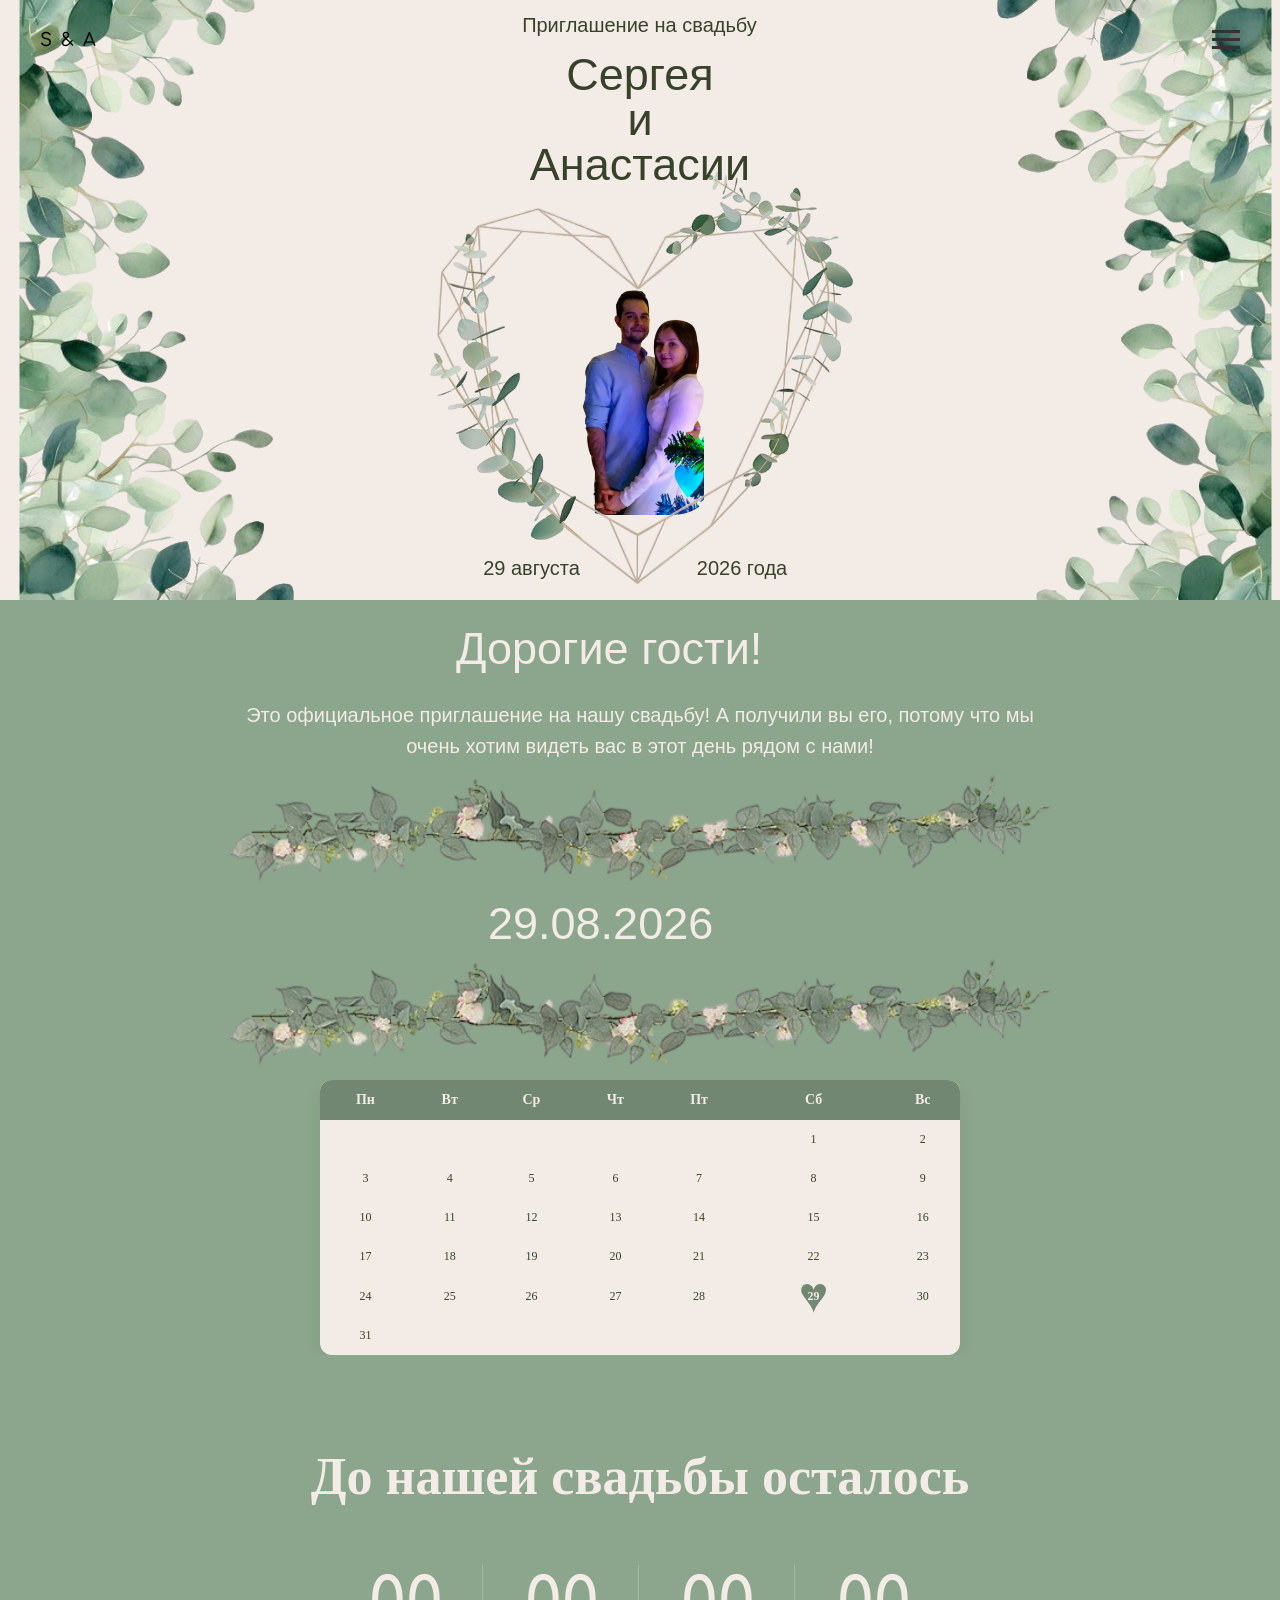
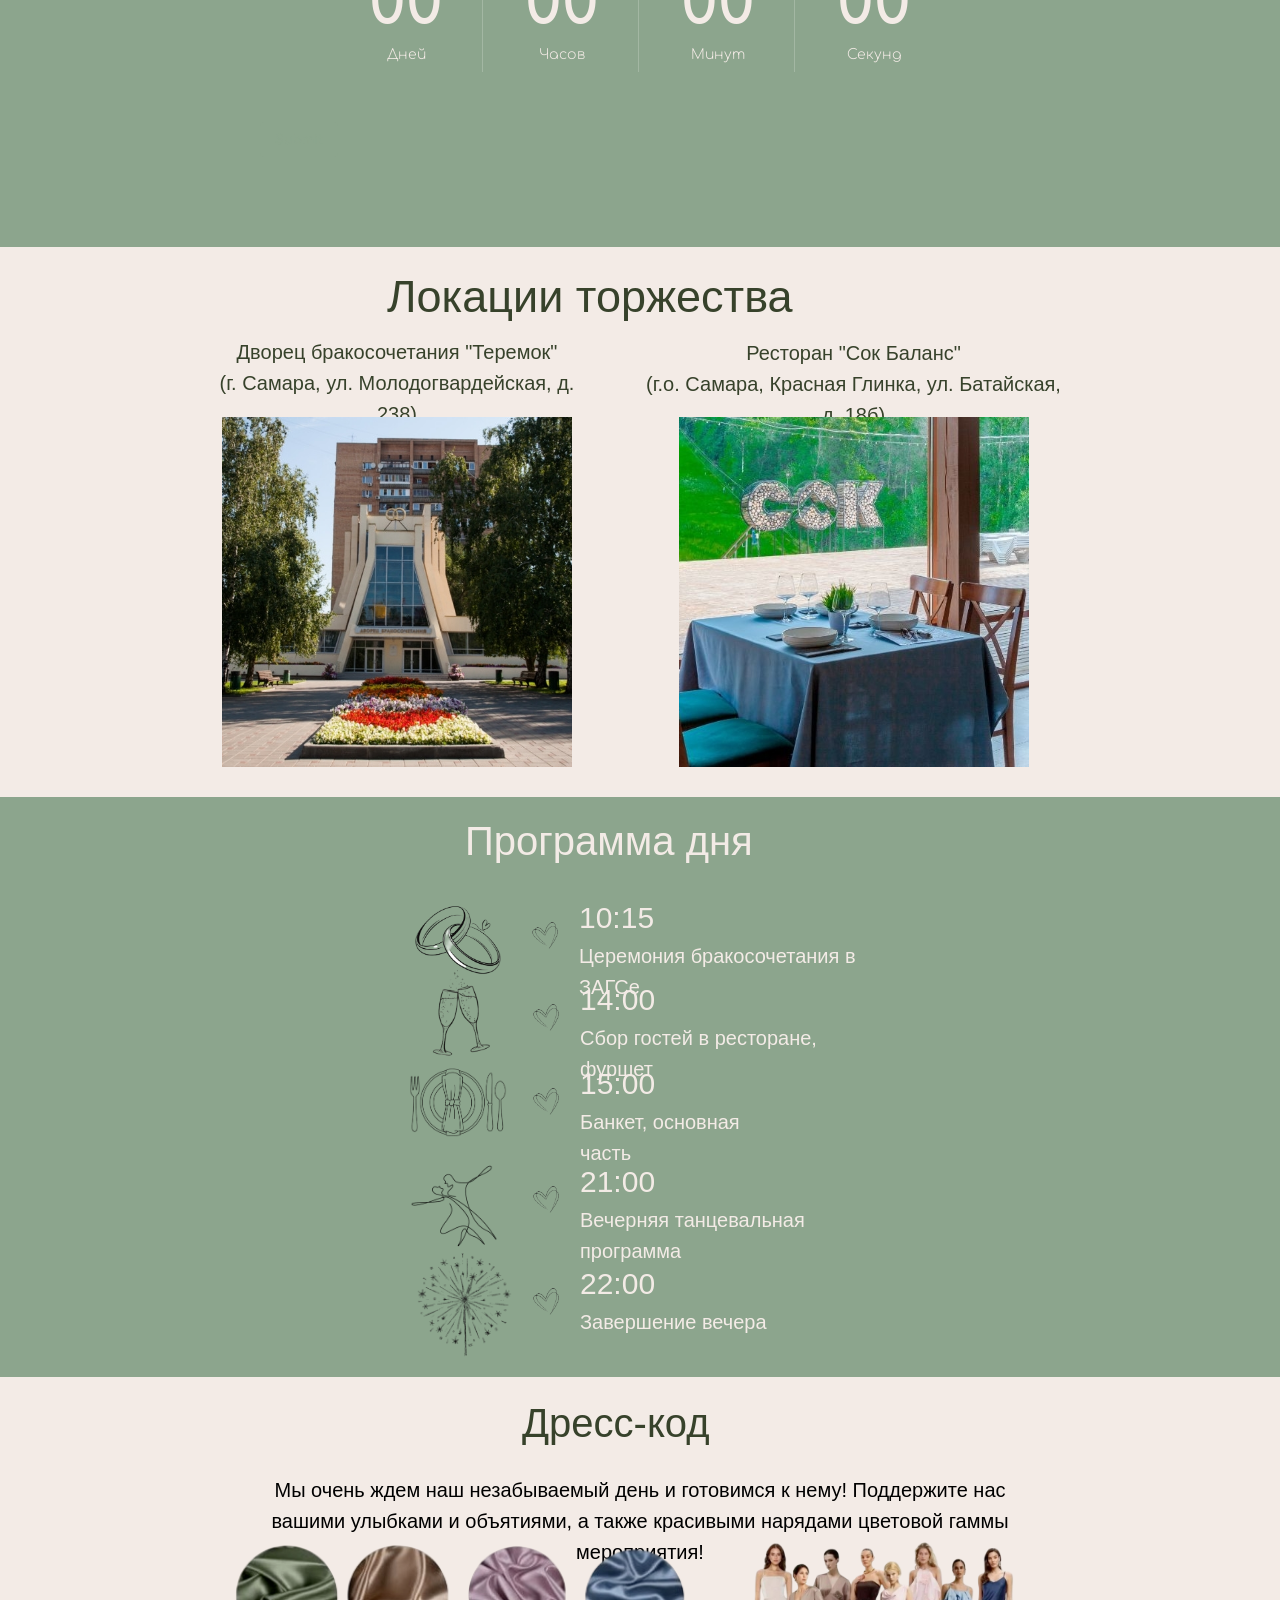
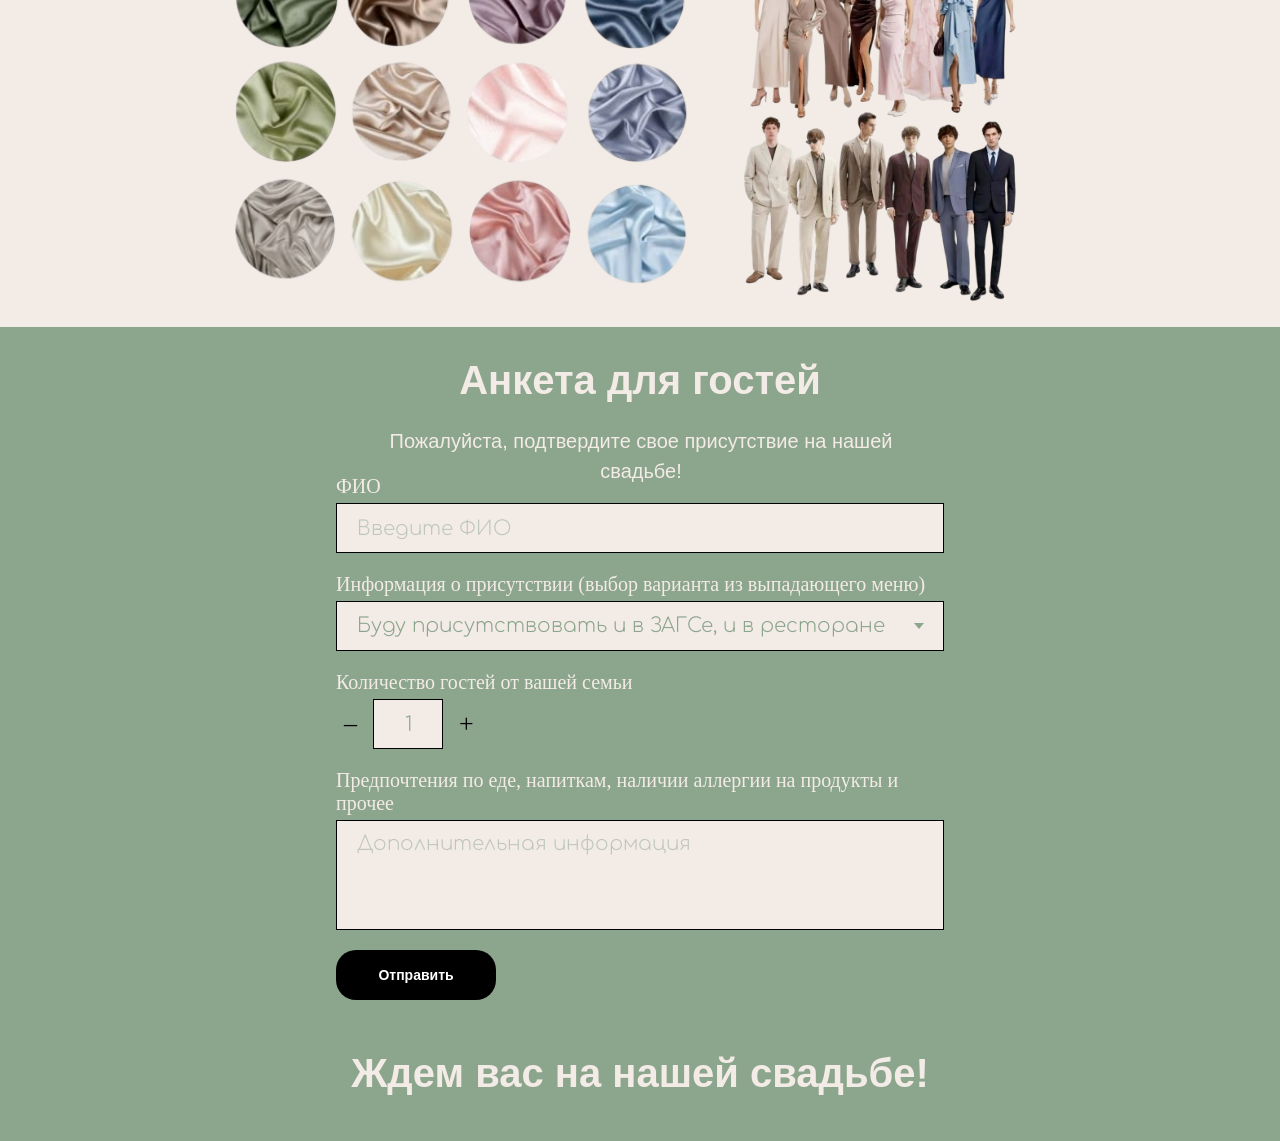
==== index.html @ cb828201 "first commit" ====
<!DOCTYPE html> <html> <head> <meta charset="utf-8" /> <meta http-equiv="Content-Type" content="text/html; charset=utf-8" /> <meta name="viewport" content="width=device-width, initial-scale=1.0" /> <!--metatextblock--> <title>Приглашение на свадьбу</title> <meta property="og:url" content="https://shelter-usable-cypress.tilda.ws" /> <meta property="og:title" content="Приглашение на свадьбу" /> <meta property="og:description" content="" /> <meta property="og:type" content="website" /> <link rel="canonical" href="https://shelter-usable-cypress.tilda.ws"> <!--/metatextblock--> <meta name="format-detection" content="telephone=no" /> <meta http-equiv="x-dns-prefetch-control" content="on"> <link rel="dns-prefetch" href="https://ws.tildacdn.com">  <!--favicons--> <link rel="shortcut icon" href="images/tildafavicon.ico" type="image/x-icon"/> <!--/favicons--> <!-- Assets --> <script src="https://neo.tildacdn.com/js/tilda-fallback-1.0.min.js" async charset="utf-8"></script> <link rel="stylesheet" href="css/tilda-grid-3.0.min.css" type="text/css" media="all" onerror="this.loaderr='y';"/> <link rel="stylesheet" href="css/tilda-blocks-page154706653.min.css?t=1784384652" type="text/css" media="all" onerror="this.loaderr='y';" /> <link rel="preconnect" href="https://fonts.gstatic.com"> <link href="https://fonts.googleapis.com/css2?family=Comfortaa:wght@300;400;500;600;700&subset=latin,cyrillic" rel="stylesheet"> <link rel="stylesheet" href="css/tilda-animation-2.0.min.css" type="text/css" media="all" onerror="this.loaderr='y';" /> <link rel="stylesheet" href="css/tilda-menusub-1.1.min.css" type="text/css" media="all" onerror="this.loaderr='y';" /> <link rel="stylesheet" href="css/tilda-menu-widgeticons-1.0.min.css" type="text/css" media="all" onerror="this.loaderr='y';" /> <link rel="stylesheet" href="css/tilda-menu-burger-1.0.min.css" type="text/css" media="all" onerror="this.loaderr='y';" /> <link rel="stylesheet" href="css/tilda-forms-1.0.min.css" type="text/css" media="all" onerror="this.loaderr='y';" /> <link rel="stylesheet" href="css/tilda-cover-1.0.min.css" type="text/css" media="all" onerror="this.loaderr='y';" /> <link rel="stylesheet" href="css/fonts-tildasans.css" type="text/css" media="all" onerror="this.loaderr='y';" /> <script nomodule src="js/tilda-polyfill-1.0.min.js" charset="utf-8"></script> <script type="text/javascript">function t_onReady(func) {if(document.readyState!='loading') {func();} else {document.addEventListener('DOMContentLoaded',func);}}
function t_onFuncLoad(funcName,okFunc,time) {if(typeof window[funcName]==='function') {okFunc();} else {setTimeout(function() {t_onFuncLoad(funcName,okFunc,time);},(time||100));}}function t396_initialScale(t){var e=document.getElementById("rec"+t);if(e){var i=e.querySelector(".t396__artboard");if(i){window.tn_scale_initial_window_width||(window.tn_scale_initial_window_width=document.documentElement.clientWidth);var a=window.tn_scale_initial_window_width,r=[],n,l=i.getAttribute("data-artboard-screens");if(l){l=l.split(",");for(var o=0;o<l.length;o++)r[o]=parseInt(l[o],10)}else r=[320,480,640,960,1200];for(var o=0;o<r.length;o++){var d=r[o];a>=d&&(n=d)}var _="edit"===window.allrecords.getAttribute("data-tilda-mode"),c="center"===t396_getFieldValue(i,"valign",n,r),s="grid"===t396_getFieldValue(i,"upscale",n,r),w=t396_getFieldValue(i,"height_vh",n,r),g=t396_getFieldValue(i,"height",n,r),u=!!window.opr&&!!window.opr.addons||!!window.opera||-1!==navigator.userAgent.indexOf(" OPR/");if(!_&&c&&!s&&!w&&g&&!u){var h=parseFloat((a/n).toFixed(3)),f=[i,i.querySelector(".t396__carrier"),i.querySelector(".t396__filter")],v=Math.floor(parseInt(g,10)*h)+"px",p;i.style.setProperty("--initial-scale-height",v);for(var o=0;o<f.length;o++)f[o].style.setProperty("height","var(--initial-scale-height)");t396_scaleInitial__getElementsToScale(i).forEach((function(t){t.style.zoom=h}))}}}}function t396_scaleInitial__getElementsToScale(t){return t?Array.prototype.slice.call(t.children).filter((function(t){return t&&(t.classList.contains("t396__elem")||t.classList.contains("t396__group"))})):[]}function t396_getFieldValue(t,e,i,a){var r,n=a[a.length-1];if(!(r=i===n?t.getAttribute("data-artboard-"+e):t.getAttribute("data-artboard-"+e+"-res-"+i)))for(var l=0;l<a.length;l++){var o=a[l];if(!(o<=i)&&(r=o===n?t.getAttribute("data-artboard-"+e):t.getAttribute("data-artboard-"+e+"-res-"+o)))break}return r}window.TN_SCALE_INITIAL_VER="1.0",window.tn_scale_initial_window_width=null;</script> <script src="js/tilda-scripts-3.0.min.js" charset="utf-8" defer onerror="this.loaderr='y';"></script> <script src="js/tilda-blocks-page154706653.min.js?t=1784384652" charset="utf-8" async onerror="this.loaderr='y';"></script> <script src="js/lazyload-1.3.min.export.js" charset="utf-8" async onerror="this.loaderr='y';"></script> <script src="js/tilda-animation-2.0.min.js" charset="utf-8" async onerror="this.loaderr='y';"></script> <script src="js/tilda-menusub-1.1.min.js" charset="utf-8" async onerror="this.loaderr='y';"></script> <script src="js/tilda-menu-1.1.min.js" charset="utf-8" async onerror="this.loaderr='y';"></script> <script src="js/tilda-menu-widgeticons-1.0.min.js" charset="utf-8" async onerror="this.loaderr='y';"></script> <script src="js/tilda-menu-burger-1.0.min.js" charset="utf-8" async onerror="this.loaderr='y';"></script> <script src="js/tilda-zero-1.1.min.js" charset="utf-8" async onerror="this.loaderr='y';"></script> <script src="js/tilda-forms-1.0.min.js" charset="utf-8" async onerror="this.loaderr='y';"></script> <script src="js/tilda-cover-1.0.min.js" charset="utf-8" async onerror="this.loaderr='y';"></script> <script src="js/tilda-zero-forms-1.0.min.js" charset="utf-8" async onerror="this.loaderr='y';"></script> <script src="js/tilda-zero-scale-1.0.min.js" charset="utf-8" async onerror="this.loaderr='y';"></script> <script src="js/tilda-events-1.0.min.js" charset="utf-8" async onerror="this.loaderr='y';"></script> <script type="text/javascript">window.dataLayer=window.dataLayer||[];</script> <script type="text/javascript">(function() {var ttt='cebo';var tt='oog';var re=new RegExp("bot|g" + tt + "le|yandex|baidu|bing|msn|duckduckbot|teoma|slurp|crawler|spider|robot|crawling|fa" + ttt + "ok","i");if((re.test(navigator.userAgent))===false&&typeof(sessionStorage)!='undefined'&&sessionStorage.getItem('visited')!=='y'&&document.visibilityState){var style=document.createElement('style');style.type='text/css';style.innerHTML='@media screen and (min-width: 980px) {.t-records {opacity: 0;}.t-records_animated {-webkit-transition: opacity ease-in-out .2s;-moz-transition: opacity ease-in-out .2s;-o-transition: opacity ease-in-out .2s;transition: opacity ease-in-out .2s;}.t-records.t-records_visible {opacity: 1;}}';document.getElementsByTagName('head')[0].appendChild(style);function t_setvisRecs(){var alr=document.querySelectorAll('.t-records');Array.prototype.forEach.call(alr,function(el) {el.classList.add("t-records_animated");});setTimeout(function() {Array.prototype.forEach.call(alr,function(el) {el.classList.add("t-records_visible");});sessionStorage.setItem("visited","y");},400);}
document.addEventListener('DOMContentLoaded',t_setvisRecs);}})();</script></head> <body class="t-body" style="margin:0;"> <!--allrecords--> <div id="allrecords" data-tilda-export="yes" class="t-records" data-hook="blocks-collection-content-node" data-tilda-project-id="27500483" data-tilda-page-id="154706653" data-tilda-formskey="80e4356f5ba3b8a17fa2650227500483" data-tilda-cookie="no" data-tilda-lazy="yes" data-tilda-root-zone="com" data-tilda-project-country="RU"> <div id="rec2478920603" class="r t-rec t-rec_pt_0 t-rec_pb_0" style="padding-top:0px;padding-bottom:0px; " data-record-type="2432" data-parenttplid="1362"> <!-- T1362 --> <div id="nav2478920603marker"></div> <div class="t1362" data-menu="yes"
id="nav2478920603" data-full-submenu-mob="y" data-menu-widgeticons-hide="yes"> <div
class="t-menu-popover t-menu-popover_fullscreen
t-menu-popover_positionabsolute t-menu-base_mobile-left" data-navmarker="nav2478920603marker" data-appearoffset="80px" data-bgopacity-two="0" data-menu="yes"
style=""> <div
class="t-menu-popover__maincontainer
t-menu-popover__maincontainer_100 t-menu-popover__maincontainer_100-40 t-menu-popover__maincontainer_logoleft t-menu-popover__maincontainer_innerbg" data-bgcolor-hex="#ebebeb" data-bgcolor-rgba="rgba(235,235,235,0)" data-bgopacity="0" data-bgcolor-rgba-afterscroll="rgba(235,235,235,0)" data-menushadow="" data-menushadow-css=""> <div class="t-menu-popover__mainwrapper"> <div class="t-menu-popover__leftwrapper t-menu-popover__wrapper"> <div class="t-menu-base__logowrapper t-menu-base__logowrapper_left t-menu-base__logowrapper_both"> <div class="t-menu-base__logo"> <a href="http://tilda.cc"> <div class="t-menu-base__textlogo t-title" field="title">S &amp; A</div> </a> </div> </div> <style>#rec2478920603 .t-menu-base__imglogo{min-width:150px;}</style> </div> <div class="t-menu-popover__rightwrapper t-menu-popover__wrapper"> <button type="button"
aria-expanded="false"
aria-label="Навигационное меню"
class="t-menu-burger"> <div class="t-menu-burger__icon t-menu-burger__icon_first"> <span style="background-color: #333333;"></span> <span style="background-color: #333333;"></span> <span style="background-color: #333333;"></span> <span style="background-color: #333333;"></span> </div> </button> <style>#rec2478920603 .t-menu-burger__text{color:#333333;}</style> </div> </div> </div> </div> <div class="t-menu-popover__burgermenu t-menu-popover__burgermenu__fullscreen" data-tooltip-hook=""> <div class="t-menu-popover__container t-menu-popover__container_center"> <div class="t-menu-popover__burgermenu__list-wrapper"> <ul role="list" class="t-menu-base__list t-menu__list "> <li class="t-menu-base__list-item"> <div
class="t-menu__link-wrapper" data-menu-submenu-hook=""> <a class="t-menu__link-item"
href="#rec2479699333" data-menu-item-number="1">Дата</a> </div> </li> <li class="t-menu-base__list-item"> <div
class="t-menu__link-wrapper" data-menu-submenu-hook=""> <a class="t-menu__link-item"
href="#rec2479774313" data-menu-item-number="2">Локации торжества</a> </div> </li> <li class="t-menu-base__list-item"> <div
class="t-menu__link-wrapper" data-menu-submenu-hook=""> <a class="t-menu__link-item"
href="#rec2479781133" data-menu-item-number="3">Программа дня</a> </div> </li> <li class="t-menu-base__list-item"> <div
class="t-menu__link-wrapper" data-menu-submenu-hook=""> <a class="t-menu__link-item"
href="#rec2479797373" data-menu-item-number="4">Дресс-код</a> </div> </li> <li class="t-menu-base__list-item"> <div
class="t-menu__link-wrapper" data-menu-submenu-hook=""> <a class="t-menu__link-item"
href="#rec2479954383" data-menu-item-number="5">Анкета для гостей</a> </div> </li> </ul> </div> <div class="t1362__additional"> </div> </div> </div> </div> <style>#rec2478920603 .t-menu__link-item{}@supports (overflow:-webkit-marquee) and (justify-content:inherit){#rec2478920603 .t-menu__link-item,#rec2478920603 .t-menu__link-item.t-active{opacity:1 !important;}}</style> <style>#rec2478920603 .t-menu-popover__burgermenu_opened.t-menu-popover__burgermenu {box-shadow:0px 15px 30px -10px rgba(0,11,48,0.2);}</style> <style> #rec2478920603 .t-menu-base__textlogo{font-size:18px;letter-spacing:2px;font-weight:500;}#rec2478920603 a.t-menu__link-item{font-size:72px;font-weight:300;}@media screen and (max-width:480px),(orientation:landscape) and (max-height:480px){#rec2478920603 a.t-menu__link-item{font-size:30px;}}#rec2478920603 .t-menu-popover__descr{font-size:16px;color:#333333;font-weight:500;}#rec2478920603 .t-menu-base__langs_flex .t-menu-base__langs-item a{text-transform:uppercase;color:#828282;}#rec2478920603 .t-menu-base__langs-button{text-transform:uppercase;color:#828282;}</style> <style>#rec2478920603 .t-menu-popover__maincontainer{min-height:80px;}#rec2478920603 .t-menuwidgeticons__icon{background-color:;}#rec2478920603 .t-menu-base__list{gap:0px !important;}#rec2478920603 .t-menu-popover__maincontainer{background-color:rgba(235,235,235,0);}#rec2478920603 .t-menusub__menu--fullscreen{background-color:rgba(235,235,235,1) !important;}#rec2478920603 .t-menu-popover__burgermenu,#rec2478920603 .t-menu-popover__burgermenu__close-button{background-color:#ebebeb;}#rec2478920603 .t1362 .t-menu-popover__maincontainer{-webkit-backdrop-filter:blur(0px);backdrop-filter:blur(0px);}#rec2478920603 .t1362 .t-menu-popover__overlay{background-color:rgba(0,0,0,0.80);}#rec2478920603 .t1362 .t-menu-base__langs.t-menu-base__langs_dropdown{background-color:#ffffff;}#rec2478920603 .t-menu-popover{min-height:80px;}#rec2478920603 .t-menu-popover__burgermenu__fullscreen,#rec2478920603 .t-menu-popover__burgermenu__fullwidth{padding-top:calc(80px + 0px + 0px);}@media screen and (max-width:640px){#rec2478920603 .t-menu-popover__burgermenu__fullscreen,#rec2478920603 .t-menu-popover__burgermenu__fullwidth{padding-top:calc(80px + 0px + 0px);}}#rec2478920603 .t-menu-popover__burgermenu__dropdown{}#rec2478920603 .t-menu-popover__burgermenu__sidebar{}</style> <script>t_onReady(function() {t_onFuncLoad('t_menuBase__interactFromKeyboard',function() {t_menuBase__interactFromKeyboard('2478920603');});t_onFuncLoad('t1362_init',function() {t1362_init('2478920603');});});t_onReady(function() {t_onFuncLoad('t_menuBase__highlightActiveLinks',function() {t_menuBase__highlightActiveLinks('.t-menu-base__list-item a');});});t_onReady(function(){var rec=document.querySelector('#rec2478920603');if(!rec) return
rec.setAttribute('data-animationappear','off');rec.style.opacity=1;});</script> </div> <div id="rec2478916013" class="r t-rec" style=" " data-animationappear="off" data-record-type="396"> <!-- T396 --> <style>#rec2478916013 .t396__artboard {height:600px;background-color:#f3ebe6;}#rec2478916013 .t396__filter {height:600px;}#rec2478916013 .t396__carrier{height:600px;background-position:center center;background-attachment:scroll;background-size:cover;background-repeat:no-repeat;}@media screen and (max-width:1199px) {#rec2478916013 .t396__artboard,#rec2478916013 .t396__filter,#rec2478916013 .t396__carrier {}#rec2478916013 .t396__filter {}#rec2478916013 .t396__carrier {background-attachment:scroll;}}@media screen and (max-width:959px) {#rec2478916013 .t396__artboard,#rec2478916013 .t396__filter,#rec2478916013 .t396__carrier {height:550px;}#rec2478916013 .t396__filter {}#rec2478916013 .t396__carrier {background-attachment:scroll;}}@media screen and (max-width:639px) {#rec2478916013 .t396__artboard,#rec2478916013 .t396__filter,#rec2478916013 .t396__carrier {}#rec2478916013 .t396__filter {}#rec2478916013 .t396__carrier {background-attachment:scroll;}}@media screen and (max-width:479px) {#rec2478916013 .t396__artboard,#rec2478916013 .t396__filter,#rec2478916013 .t396__carrier {height:540px;}#rec2478916013 .t396__filter {}#rec2478916013 .t396__carrier {background-attachment:scroll;}}#rec2478916013 .tn-elem[data-elem-id="1784291708984000001"]{display:block;z-index:3;top:286px;;left:calc(50% - 600px + 519px);;width:163px;height:229px;}#rec2478916013 .tn-elem[data-elem-id="1784291708984000001"] .tn-atom{display:block;height:100%;box-sizing:border-box;border-radius:50px 50px 50px 50px;background-position:center center;--t396-borderstyle:dotted;--t396-borderstyle-existed:1;border-width:var(--t396-borderwidth,0);border-style:var(--t396-borderstyle,solid);border-color:var(--t396-bordercolor,transparent);transition:background-color var(--t396-speedhover,0s) ease-in-out,color var(--t396-speedhover,0s) ease-in-out,border-color var(--t396-speedhover,0s) ease-in-out,box-shadow var(--t396-shadowshoverspeed,0.2s) ease-in-out;}#rec2478916013 .tn-elem[data-elem-id="1784291708984000001"] .tn-atom__img{border-radius:50px 50px 50px 50px;object-fit:scale-down;height:100%;object-position:center center;}@media screen and (max-width:1199px){#rec2478916013 .tn-elem[data-elem-id="1784291708984000001"]{display:block;height:173px;}}@media screen and (max-width:959px){#rec2478916013 .tn-elem[data-elem-id="1784291708984000001"]{display:block;top:215px;;left:calc(50% - 320px + 239px);;width:163px;height:229px;}}@media screen and (max-width:639px){#rec2478916013 .tn-elem[data-elem-id="1784291708984000001"]{display:block;height:204px;}}@media screen and (max-width:479px){#rec2478916013 .tn-elem[data-elem-id="1784291708984000001"]{display:block;top:213px;;left:calc(50% - 160px + 89px);;width:142px;height:175px;}}#rec2478916013 .tn-elem[data-elem-id="1784296480224"]{z-index:3;top:147px;;left:calc(50% - 600px + 351px);;width:498px;height:auto;}#rec2478916013 .tn-elem[data-elem-id="1784296480224"] .tn-atom{border-radius:0px 0px 0px 0px;background-position:center center;border-width:var(--t396-borderwidth,0);border-style:var(--t396-borderstyle,solid);border-color:var(--t396-bordercolor,transparent);transition:background-color var(--t396-speedhover,0s) ease-in-out,color var(--t396-speedhover,0s) ease-in-out,border-color var(--t396-speedhover,0s) ease-in-out,box-shadow var(--t396-shadowshoverspeed,0.2s) ease-in-out;}#rec2478916013 .tn-elem[data-elem-id="1784296480224"] .tn-atom__img{border-radius:0px 0px 0px 0px;object-position:center center;}@media screen and (max-width:1199px){#rec2478916013 .tn-elem[data-elem-id="1784296480224"]{display:table;height:auto;}}@media screen and (max-width:959px){#rec2478916013 .tn-elem[data-elem-id="1784296480224"]{display:table;top:52px;;left:calc(50% - 320px + 46px);;width:549px;height:auto;}}@media screen and (max-width:639px){#rec2478916013 .tn-elem[data-elem-id="1784296480224"]{display:table;height:auto;}}@media screen and (max-width:479px){#rec2478916013 .tn-elem[data-elem-id="1784296480224"]{display:table;top:111px;;left:calc(50% - 160px + -23px);;width:365px;height:auto;}}#rec2478916013 .tn-elem[data-elem-id="1784297857615000001"]{display:block;z-index:3;top:87px;;left:calc(50% - 600px + 650px);;width:735px;height:428px;}#rec2478916013 .tn-elem[data-elem-id="1784297857615000001"] .tn-atom{display:block;height:100%;box-sizing:border-box;border-radius:0px 0px 0px 0px;background-position:center center;border-width:var(--t396-borderwidth,0);border-style:var(--t396-borderstyle,solid);border-color:var(--t396-bordercolor,transparent);transition:background-color var(--t396-speedhover,0s) ease-in-out,color var(--t396-speedhover,0s) ease-in-out,border-color var(--t396-speedhover,0s) ease-in-out,box-shadow var(--t396-shadowshoverspeed,0.2s) ease-in-out;-webkit-transform:rotate(90deg);-moz-transform:rotate(90deg);transform:rotate(90deg);}#rec2478916013 .tn-elem[data-elem-id="1784297857615000001"] .tn-atom__img{border-radius:0px 0px 0px 0px;object-fit:scale-down;height:100%;object-position:center center;}@media screen and (max-width:1199px){#rec2478916013 .tn-elem[data-elem-id="1784297857615000001"]{display:block;height:387px;}}@media screen and (max-width:959px){#rec2478916013 .tn-elem[data-elem-id="1784297857615000001"]{display:block;top:85px;;left:calc(50% - 320px + 230px);;width:689px;height:373px;}#rec2478916013 .tn-elem[data-elem-id="1784297857615000001"] .tn-atom{background-size:cover;-webkit-transform:rotate(90deg);-moz-transform:rotate(90deg);transform:rotate(90deg);}}@media screen and (max-width:639px){#rec2478916013 .tn-elem[data-elem-id="1784297857615000001"]{display:block;height:373px;}}@media screen and (max-width:479px){#rec2478916013 .tn-elem[data-elem-id="1784297857615000001"]{display:block;top:88px;;left:calc(50% - 160px + -49px);;width:689px;height:373px;}}#rec2478916013 .tn-elem[data-elem-id="1784323429317000002"]{display:block;z-index:3;top:87px;;left:calc(50% - 600px + -174px);;width:735px;height:428px;}#rec2478916013 .tn-elem[data-elem-id="1784323429317000002"] .tn-atom{display:block;height:100%;box-sizing:border-box;border-radius:0px 0px 0px 0px;background-position:center center;border-width:var(--t396-borderwidth,0);border-style:var(--t396-borderstyle,solid);border-color:var(--t396-bordercolor,transparent);transition:background-color var(--t396-speedhover,0s) ease-in-out,color var(--t396-speedhover,0s) ease-in-out,border-color var(--t396-speedhover,0s) ease-in-out,box-shadow var(--t396-shadowshoverspeed,0.2s) ease-in-out;-webkit-transform:rotate(270deg);-moz-transform:rotate(270deg);transform:rotate(270deg);}#rec2478916013 .tn-elem[data-elem-id="1784323429317000002"] .tn-atom__img{border-radius:0px 0px 0px 0px;object-fit:scale-down;height:100%;object-position:center center;}@media screen and (max-width:1199px){#rec2478916013 .tn-elem[data-elem-id="1784323429317000002"]{display:block;height:387px;}}@media screen and (max-width:959px){#rec2478916013 .tn-elem[data-elem-id="1784323429317000002"]{display:block;top:85px;;left:calc(50% - 320px + -267px);;width:689px;height:373px;}#rec2478916013 .tn-elem[data-elem-id="1784323429317000002"] .tn-atom{background-size:cover;-webkit-transform:rotate(270deg);-moz-transform:rotate(270deg);transform:rotate(270deg);}}@media screen and (max-width:639px){#rec2478916013 .tn-elem[data-elem-id="1784323429317000002"]{display:block;height:373px;}}@media screen and (max-width:479px){#rec2478916013 .tn-elem[data-elem-id="1784323429317000002"]{display:block;top:84px;;left:calc(50% - 160px + -321px);;width:689px;height:373px;}#rec2478916013 .tn-elem[data-elem-id="1784323429317000002"] .tn-atom{background-size:cover;-webkit-transform:rotate(270deg);-moz-transform:rotate(270deg);transform:rotate(270deg);}}#rec2478916013 .tn-elem[data-elem-id="1784291302856000003"]{color:#37422b;text-align:center;z-index:3;top:-20px;;left:calc(50% - 600px + 223px);;width:754px;height:279px;}#rec2478916013 .tn-elem[data-elem-id="1784291302856000003"] .tn-atom{vertical-align:middle;color:#37422b;font-size:45px;font-family:'Miamanueva',Arial,sans-serif;line-height:1;font-weight:300;background-position:center center;border-width:var(--t396-borderwidth,0);border-style:var(--t396-borderstyle,solid);border-color:var(--t396-bordercolor,transparent);transition:background-color var(--t396-speedhover,0s) ease-in-out,color var(--t396-speedhover,0s) ease-in-out,border-color var(--t396-speedhover,0s) ease-in-out,box-shadow var(--t396-shadowshoverspeed,0.2s) ease-in-out;--t396-shadow-text-opacity:100%;text-shadow:var(--t396-shadow-text-x,0px) var(--t396-shadow-text-y,0px) var(--t396-shadow-text-blur,0px) rgba(var(--t396-shadow-text-color),var(--t396-shadow-text-opacity,100%));}@media screen and (max-width:1199px){#rec2478916013 .tn-elem[data-elem-id="1784291302856000003"]{display:table;width:px;}#rec2478916013 .tn-elem[data-elem-id="1784291302856000003"] .tn-atom{white-space:normal;background-size:cover;}}@media screen and (max-width:959px){#rec2478916013 .tn-elem[data-elem-id="1784291302856000003"]{display:table;top:-61px;;left:calc(50% - 320px + -57px);;width:px;}#rec2478916013 .tn-elem[data-elem-id="1784291302856000003"] .tn-atom{white-space:normal;font-size:30px;background-size:cover;}}@media screen and (max-width:639px){#rec2478916013 .tn-elem[data-elem-id="1784291302856000003"]{display:table;width:px;}#rec2478916013 .tn-elem[data-elem-id="1784291302856000003"] .tn-atom{white-space:normal;background-size:cover;}}@media screen and (max-width:479px){#rec2478916013 .tn-elem[data-elem-id="1784291302856000003"]{display:table;top:32px;;left:calc(50% - 160px + 12px);;width:296px;height:117px;}#rec2478916013 .tn-elem[data-elem-id="1784291302856000003"] .tn-atom{white-space:normal;font-size:30px;background-size:cover;}}#rec2478916013 .tn-elem[data-elem-id="1784290598005000001"]{color:#37422b;text-align:center;z-index:3;top:10px;;left:calc(50% - 600px + 444px);;width:311px;height:51px;}#rec2478916013 .tn-elem[data-elem-id="1784290598005000001"] .tn-atom{vertical-align:top;color:#37422b;font-size:20px;font-family:'Forum',Arial,sans-serif;line-height:1.55;font-weight:400;background-position:center center;border-width:var(--t396-borderwidth,0);border-style:var(--t396-borderstyle,solid);border-color:var(--t396-bordercolor,transparent);transition:background-color var(--t396-speedhover,0s) ease-in-out,color var(--t396-speedhover,0s) ease-in-out,border-color var(--t396-speedhover,0s) ease-in-out,box-shadow var(--t396-shadowshoverspeed,0.2s) ease-in-out;--t396-shadow-text-opacity:100%;text-shadow:var(--t396-shadow-text-x,0px) var(--t396-shadow-text-y,0px) var(--t396-shadow-text-blur,0px) rgba(var(--t396-shadow-text-color),var(--t396-shadow-text-opacity,100%));}@media screen and (max-width:1199px){#rec2478916013 .tn-elem[data-elem-id="1784290598005000001"]{display:table;width:px;}#rec2478916013 .tn-elem[data-elem-id="1784290598005000001"] .tn-atom{white-space:normal;background-size:cover;}}@media screen and (max-width:959px){#rec2478916013 .tn-elem[data-elem-id="1784290598005000001"]{display:table;top:3px;;left:calc(50% - 320px + 165px);;width:px;}#rec2478916013 .tn-elem[data-elem-id="1784290598005000001"] .tn-atom{white-space:normal;font-size:20px;background-size:cover;}}@media screen and (max-width:639px){#rec2478916013 .tn-elem[data-elem-id="1784290598005000001"]{display:table;width:px;}#rec2478916013 .tn-elem[data-elem-id="1784290598005000001"] .tn-atom{white-space:normal;background-size:cover;}}@media screen and (max-width:479px){#rec2478916013 .tn-elem[data-elem-id="1784290598005000001"]{display:table;top:7px;;left:calc(50% - 160px + 71px);;width:179px;height:28px;}#rec2478916013 .tn-elem[data-elem-id="1784290598005000001"] .tn-atom{white-space:normal;font-size:15px;background-size:cover;}}#rec2478916013 .tn-elem[data-elem-id="1784296715230000001"]{color:#37422b;text-align:center;z-index:3;top:553px;;left:calc(50% - 600px + 337px);;width:309px;height:63px;}#rec2478916013 .tn-elem[data-elem-id="1784296715230000001"] .tn-atom{vertical-align:top;color:#37422b;font-size:20px;font-family:'Miamanueva',Arial,sans-serif;line-height:1.55;font-weight:400;background-position:center center;border-width:var(--t396-borderwidth,0);border-style:var(--t396-borderstyle,solid);border-color:var(--t396-bordercolor,transparent);transition:background-color var(--t396-speedhover,0s) ease-in-out,color var(--t396-speedhover,0s) ease-in-out,border-color var(--t396-speedhover,0s) ease-in-out,box-shadow var(--t396-shadowshoverspeed,0.2s) ease-in-out;--t396-shadow-text-opacity:100%;text-shadow:var(--t396-shadow-text-x,0px) var(--t396-shadow-text-y,0px) var(--t396-shadow-text-blur,0px) rgba(var(--t396-shadow-text-color),var(--t396-shadow-text-opacity,100%));}@media screen and (max-width:1199px){#rec2478916013 .tn-elem[data-elem-id="1784296715230000001"]{display:table;width:px;}#rec2478916013 .tn-elem[data-elem-id="1784296715230000001"] .tn-atom{white-space:normal;background-size:cover;}}@media screen and (max-width:959px){#rec2478916013 .tn-elem[data-elem-id="1784296715230000001"]{display:table;top:515px;;left:calc(50% - 320px + 194px);;width:97px;height:29px;}#rec2478916013 .tn-elem[data-elem-id="1784296715230000001"] .tn-atom{white-space:normal;font-size:15px;background-size:cover;}}@media screen and (max-width:639px){#rec2478916013 .tn-elem[data-elem-id="1784296715230000001"]{display:table;width:px;}#rec2478916013 .tn-elem[data-elem-id="1784296715230000001"] .tn-atom{white-space:normal;background-size:cover;}}@media screen and (max-width:479px){#rec2478916013 .tn-elem[data-elem-id="1784296715230000001"]{display:table;top:468px;;left:calc(50% - 160px + 100px);;width:120px;height:31px;}#rec2478916013 .tn-elem[data-elem-id="1784296715230000001"] .tn-atom{white-space:normal;font-size:15px;background-size:cover;}}#rec2478916013 .tn-elem[data-elem-id="1784291253626000002"]{color:#37422b;text-align:center;z-index:3;top:553px;;left:calc(50% - 600px + 620px);;width:164px;height:63px;}#rec2478916013 .tn-elem[data-elem-id="1784291253626000002"] .tn-atom{vertical-align:top;color:#37422b;font-size:20px;font-family:'Miamanueva',Arial,sans-serif;line-height:1.55;font-weight:400;background-position:center center;border-width:var(--t396-borderwidth,0);border-style:var(--t396-borderstyle,solid);border-color:var(--t396-bordercolor,transparent);transition:background-color var(--t396-speedhover,0s) ease-in-out,color var(--t396-speedhover,0s) ease-in-out,border-color var(--t396-speedhover,0s) ease-in-out,box-shadow var(--t396-shadowshoverspeed,0.2s) ease-in-out;--t396-shadow-text-opacity:100%;text-shadow:var(--t396-shadow-text-x,0px) var(--t396-shadow-text-y,0px) var(--t396-shadow-text-blur,0px) rgba(var(--t396-shadow-text-color),var(--t396-shadow-text-opacity,100%));}@media screen and (max-width:1199px){#rec2478916013 .tn-elem[data-elem-id="1784291253626000002"]{display:table;width:px;}#rec2478916013 .tn-elem[data-elem-id="1784291253626000002"] .tn-atom{white-space:normal;background-size:cover;}}@media screen and (max-width:959px){#rec2478916013 .tn-elem[data-elem-id="1784291253626000002"]{display:table;top:515px;;left:calc(50% - 320px + 331px);;width:93px;height:30px;}#rec2478916013 .tn-elem[data-elem-id="1784291253626000002"] .tn-atom{white-space:normal;font-size:15px;background-size:cover;}}@media screen and (max-width:639px){#rec2478916013 .tn-elem[data-elem-id="1784291253626000002"]{display:table;width:px;}#rec2478916013 .tn-elem[data-elem-id="1784291253626000002"] .tn-atom{white-space:normal;background-size:cover;}}@media screen and (max-width:479px){#rec2478916013 .tn-elem[data-elem-id="1784291253626000002"]{display:table;top:500px;;left:calc(50% - 160px + 61px);;width:198px;height:31px;}#rec2478916013 .tn-elem[data-elem-id="1784291253626000002"] .tn-atom{white-space:normal;font-size:15px;background-size:cover;}}</style> <div class='t396'> <div class="t396__artboard" data-artboard-recid="2478916013" data-artboard-screens="320,480,640,960,1200" data-artboard-height="600" data-artboard-valign="center" data-artboard-upscale="grid" data-artboard-height-res-320="540" data-artboard-height-res-640="550"> <div class="t396__carrier" data-artboard-recid="2478916013"></div> <div class="t396__filter" data-artboard-recid="2478916013"></div> <div class='t396__elem tn-elem tn-elem__24789160131784291708984000001' data-elem-id='1784291708984000001' data-elem-type='image' data-field-top-value="286" data-field-left-value="519" data-field-height-value="229" data-field-width-value="163" data-field-axisy-value="top" data-field-axisx-value="left" data-field-container-value="grid" data-field-topunits-value="px" data-field-leftunits-value="px" data-field-heightunits-value="px" data-field-widthunits-value="px" data-field-filewidth-value="459" data-field-fileheight-value="834" data-field-heightmode-value="hug" data-field-top-res-320-value="213" data-field-left-res-320-value="89" data-field-height-res-320-value="175" data-field-width-res-320-value="142" data-field-height-res-480-value="204" data-field-top-res-640-value="215" data-field-left-res-640-value="239" data-field-height-res-640-value="229" data-field-width-res-640-value="163" data-field-height-res-960-value="173"> <div class='tn-atom'> <img class='tn-atom__img t-img' data-original='images/tild3265-3661-4836-a131-386163633732__main_3-photoroom.png'
src='images/tild3265-3661-4836-a131-386163633732__-__resize__20x__main_3-photoroom.png'
alt='' imgfield='tn_img_1784291708984000001'
/> </div> </div> <div class='t396__elem tn-elem tn-elem__24789160131784296480224' data-elem-id='1784296480224' data-elem-type='image' data-field-top-value="147" data-field-left-value="351" data-field-height-value="498" data-field-width-value="498" data-field-axisy-value="top" data-field-axisx-value="left" data-field-container-value="grid" data-field-topunits-value="px" data-field-leftunits-value="px" data-field-heightunits-value="px" data-field-widthunits-value="px" data-field-filewidth-value="736" data-field-fileheight-value="736" data-field-heightmode-value="hug" data-field-top-res-320-value="111" data-field-left-res-320-value="-23" data-field-height-res-320-value="365" data-field-width-res-320-value="365" data-field-height-res-480-value="549" data-field-top-res-640-value="52" data-field-left-res-640-value="46" data-field-height-res-640-value="549" data-field-width-res-640-value="549" data-field-height-res-960-value="498"> <div class='tn-atom'> <img class='tn-atom__img t-img' data-original='images/tild6466-3062-4136-a633-316436646637__photo-no-bg-preview_.png'
src='images/tild6466-3062-4136-a633-316436646637__-__resize__20x__photo-no-bg-preview_.png'
alt='' imgfield='tn_img_1784296480224'
/> </div> </div> <div class='t396__elem tn-elem tn-elem__24789160131784297857615000001' data-elem-id='1784297857615000001' data-elem-type='image' data-field-top-value="87" data-field-left-value="650" data-field-height-value="428" data-field-width-value="735" data-field-axisy-value="top" data-field-axisx-value="left" data-field-container-value="grid" data-field-topunits-value="px" data-field-leftunits-value="px" data-field-heightunits-value="px" data-field-widthunits-value="px" data-field-filewidth-value="735" data-field-fileheight-value="490" data-field-widthmode-value="fixed" data-field-heightmode-value="hug" data-field-top-res-320-value="88" data-field-left-res-320-value="-49" data-field-height-res-320-value="373" data-field-width-res-320-value="689" data-field-container-res-320-value="grid" data-field-height-res-480-value="373" data-field-top-res-640-value="85" data-field-left-res-640-value="230" data-field-height-res-640-value="373" data-field-width-res-640-value="689" data-field-container-res-640-value="grid" data-field-height-res-960-value="387"> <div class='tn-atom'> <img class='tn-atom__img t-img' data-original='images/tild6535-6237-4438-a237-303738656163__photo_3.png'
src='images/tild6535-6237-4438-a237-303738656163__-__resize__20x__photo_3.png'
alt='' imgfield='tn_img_1784297857615000001'
/> </div> </div> <div class='t396__elem tn-elem tn-elem__24789160131784323429317000002' data-elem-id='1784323429317000002' data-elem-type='image' data-field-top-value="87" data-field-left-value="-174" data-field-height-value="428" data-field-width-value="735" data-field-axisy-value="top" data-field-axisx-value="left" data-field-container-value="grid" data-field-topunits-value="px" data-field-leftunits-value="px" data-field-heightunits-value="px" data-field-widthunits-value="px" data-field-filewidth-value="735" data-field-fileheight-value="490" data-field-widthmode-value="fixed" data-field-heightmode-value="hug" data-field-top-res-320-value="84" data-field-left-res-320-value="-321" data-field-height-res-320-value="373" data-field-width-res-320-value="689" data-field-container-res-320-value="grid" data-field-height-res-480-value="373" data-field-top-res-640-value="85" data-field-left-res-640-value="-267" data-field-height-res-640-value="373" data-field-width-res-640-value="689" data-field-container-res-640-value="grid" data-field-height-res-960-value="387"> <div class='tn-atom'> <img class='tn-atom__img t-img' data-original='images/tild6535-6237-4438-a237-303738656163__photo_3.png'
src='images/tild6535-6237-4438-a237-303738656163__-__resize__20x__photo_3.png'
alt='' imgfield='tn_img_1784323429317000002'
/> </div> </div> <div class='t396__elem tn-elem tn-elem__24789160131784291302856000003' data-elem-id='1784291302856000003' data-elem-type='text' data-field-top-value="-20" data-field-left-value="223" data-field-height-value="279" data-field-width-value="754" data-field-axisy-value="top" data-field-axisx-value="left" data-field-container-value="grid" data-field-topunits-value="px" data-field-leftunits-value="px" data-field-heightunits-value="px" data-field-widthunits-value="px" data-field-textfit-value="fixedsize" data-field-fontsize-value="45" data-field-top-res-320-value="32" data-field-left-res-320-value="12" data-field-height-res-320-value="117" data-field-width-res-320-value="296" data-field-fontsize-res-320-value="30" data-field-top-res-640-value="-61" data-field-left-res-640-value="-57" data-field-fontsize-res-640-value="30"> <div class='tn-atom'field='tn_text_1784291302856000003'>Сергея<br />и<br />Анастасии</div> </div> <div class='t396__elem tn-elem tn-elem__24789160131784290598005000001' data-elem-id='1784290598005000001' data-elem-type='text' data-field-top-value="10" data-field-left-value="444" data-field-height-value="51" data-field-width-value="311" data-field-axisy-value="top" data-field-axisx-value="left" data-field-container-value="grid" data-field-topunits-value="px" data-field-leftunits-value="px" data-field-heightunits-value="px" data-field-widthunits-value="px" data-field-textfit-value="fixedsize" data-field-fontsize-value="20" data-field-top-res-320-value="7" data-field-left-res-320-value="71" data-field-height-res-320-value="28" data-field-width-res-320-value="179" data-field-fontsize-res-320-value="15" data-field-top-res-640-value="3" data-field-left-res-640-value="165" data-field-fontsize-res-640-value="20"> <div class='tn-atom'field='tn_text_1784290598005000001'>Приглашение на свадьбу</div> </div> <div class='t396__elem tn-elem tn-elem__24789160131784296715230000001' data-elem-id='1784296715230000001' data-elem-type='text' data-field-top-value="553" data-field-left-value="337" data-field-height-value="63" data-field-width-value="309" data-field-axisy-value="top" data-field-axisx-value="left" data-field-container-value="grid" data-field-topunits-value="px" data-field-leftunits-value="px" data-field-heightunits-value="px" data-field-widthunits-value="px" data-field-textfit-value="fixedsize" data-field-fontsize-value="20" data-field-top-res-320-value="468" data-field-left-res-320-value="100" data-field-height-res-320-value="31" data-field-width-res-320-value="120" data-field-fontsize-res-320-value="15" data-field-top-res-640-value="515" data-field-left-res-640-value="194" data-field-height-res-640-value="29" data-field-width-res-640-value="97" data-field-fontsize-res-640-value="15"> <div class='tn-atom'field='tn_text_1784296715230000001'>29 августа</div> </div> <div class='t396__elem tn-elem tn-elem__24789160131784291253626000002 t-animate' data-elem-id='1784291253626000002' data-elem-type='text' data-field-top-value="553" data-field-left-value="620" data-field-height-value="63" data-field-width-value="164" data-field-axisy-value="top" data-field-axisx-value="left" data-field-container-value="grid" data-field-topunits-value="px" data-field-leftunits-value="px" data-field-heightunits-value="px" data-field-widthunits-value="px" data-animate-style="fadein" data-animate-duration="1" data-field-textfit-value="fixedsize" data-field-fontsize-value="20" data-field-top-res-320-value="500" data-field-left-res-320-value="61" data-field-height-res-320-value="31" data-field-width-res-320-value="198" data-field-fontsize-res-320-value="15" data-field-top-res-640-value="515" data-field-left-res-640-value="331" data-field-height-res-640-value="30" data-field-width-res-640-value="93" data-field-fontsize-res-640-value="15"> <div class='tn-atom'field='tn_text_1784291253626000002'>2026 года</div> </div> </div> </div> <script>t_onReady(function() {t_onFuncLoad('t396_init',function() {t396_init('2478916013');});});</script> <!-- /T396 --> </div> <div id="rec2479699333" class="r t-rec" style=" " data-animationappear="off" data-record-type="396"> <!-- T396 --> <style>#rec2479699333 .t396__artboard {height:480px;background-color:#8ca58d;}#rec2479699333 .t396__filter {height:480px;}#rec2479699333 .t396__carrier{height:480px;background-position:center center;background-attachment:scroll;background-size:cover;background-repeat:no-repeat;}@media screen and (max-width:1199px) {#rec2479699333 .t396__artboard,#rec2479699333 .t396__filter,#rec2479699333 .t396__carrier {}#rec2479699333 .t396__filter {}#rec2479699333 .t396__carrier {background-attachment:scroll;}}@media screen and (max-width:959px) {#rec2479699333 .t396__artboard,#rec2479699333 .t396__filter,#rec2479699333 .t396__carrier {height:400px;}#rec2479699333 .t396__filter {}#rec2479699333 .t396__carrier {background-attachment:scroll;}}@media screen and (max-width:639px) {#rec2479699333 .t396__artboard,#rec2479699333 .t396__filter,#rec2479699333 .t396__carrier {}#rec2479699333 .t396__filter {}#rec2479699333 .t396__carrier {background-attachment:scroll;}}@media screen and (max-width:479px) {#rec2479699333 .t396__artboard,#rec2479699333 .t396__filter,#rec2479699333 .t396__carrier {height:320px;}#rec2479699333 .t396__filter {}#rec2479699333 .t396__carrier {background-attachment:scroll;}}#rec2479699333 .tn-elem[data-elem-id="1784302444553000001"]{color:#f3ebe6;z-index:3;top:0px;;left:calc(50% - 600px + 416px);;width:368px;height:98px;}#rec2479699333 .tn-elem[data-elem-id="1784302444553000001"] .tn-atom{vertical-align:middle;color:#f3ebe6;font-size:45px;font-family:'Miamanueva',Arial,sans-serif;line-height:1.55;font-weight:400;background-position:center center;border-width:var(--t396-borderwidth,0);border-style:var(--t396-borderstyle,solid);border-color:var(--t396-bordercolor,transparent);transition:background-color var(--t396-speedhover,0s) ease-in-out,color var(--t396-speedhover,0s) ease-in-out,border-color var(--t396-speedhover,0s) ease-in-out,box-shadow var(--t396-shadowshoverspeed,0.2s) ease-in-out;--t396-shadow-text-opacity:100%;text-shadow:var(--t396-shadow-text-x,0px) var(--t396-shadow-text-y,0px) var(--t396-shadow-text-blur,0px) rgba(var(--t396-shadow-text-color),var(--t396-shadow-text-opacity,100%));}@media screen and (max-width:1199px){#rec2479699333 .tn-elem[data-elem-id="1784302444553000001"]{display:table;width:px;}#rec2479699333 .tn-elem[data-elem-id="1784302444553000001"] .tn-atom{white-space:normal;background-size:cover;}}@media screen and (max-width:959px){#rec2479699333 .tn-elem[data-elem-id="1784302444553000001"]{display:table;left:calc(50% - 320px + 190px);;width:260px;height:72px;}#rec2479699333 .tn-elem[data-elem-id="1784302444553000001"] .tn-atom{white-space:normal;font-size:30px;background-size:cover;}}@media screen and (max-width:639px){#rec2479699333 .tn-elem[data-elem-id="1784302444553000001"]{display:table;width:px;}#rec2479699333 .tn-elem[data-elem-id="1784302444553000001"] .tn-atom{white-space:normal;background-size:cover;}}@media screen and (max-width:479px){#rec2479699333 .tn-elem[data-elem-id="1784302444553000001"]{display:table;left:calc(50% - 160px + 30px);;width:px;color:#f3ebe6;}#rec2479699333 .tn-elem[data-elem-id="1784302444553000001"] .tn-atom{color:#f3ebe6;white-space:normal;background-size:cover;}}#rec2479699333 .tn-elem[data-elem-id="1784303439830000001"]{color:#f3ebe6;z-index:3;top:279px;;left:calc(50% - 600px + 448px);;width:304px;height:90px;}#rec2479699333 .tn-elem[data-elem-id="1784303439830000001"] .tn-atom{vertical-align:middle;color:#f3ebe6;font-size:45px;font-family:'Miamanueva',Arial,sans-serif;line-height:1.55;font-weight:400;background-position:center center;border-width:var(--t396-borderwidth,0);border-style:var(--t396-borderstyle,solid);border-color:var(--t396-bordercolor,transparent);transition:background-color var(--t396-speedhover,0s) ease-in-out,color var(--t396-speedhover,0s) ease-in-out,border-color var(--t396-speedhover,0s) ease-in-out,box-shadow var(--t396-shadowshoverspeed,0.2s) ease-in-out;--t396-shadow-text-opacity:100%;text-shadow:var(--t396-shadow-text-x,0px) var(--t396-shadow-text-y,0px) var(--t396-shadow-text-blur,0px) rgba(var(--t396-shadow-text-color),var(--t396-shadow-text-opacity,100%));}@media screen and (max-width:1199px){#rec2479699333 .tn-elem[data-elem-id="1784303439830000001"]{display:table;width:px;}#rec2479699333 .tn-elem[data-elem-id="1784303439830000001"] .tn-atom{white-space:normal;background-size:cover;}}@media screen and (max-width:959px){#rec2479699333 .tn-elem[data-elem-id="1784303439830000001"]{display:table;top:236px;;left:calc(50% - 320px + 219px);;width:203px;height:69px;}#rec2479699333 .tn-elem[data-elem-id="1784303439830000001"] .tn-atom{white-space:normal;font-size:30px;background-size:cover;}}@media screen and (max-width:639px){#rec2479699333 .tn-elem[data-elem-id="1784303439830000001"]{display:table;width:px;}#rec2479699333 .tn-elem[data-elem-id="1784303439830000001"] .tn-atom{white-space:normal;background-size:cover;}}@media screen and (max-width:479px){#rec2479699333 .tn-elem[data-elem-id="1784303439830000001"]{display:table;top:200px;;left:calc(50% - 160px + 59px);;width:px;color:#f3ebe6;}#rec2479699333 .tn-elem[data-elem-id="1784303439830000001"] .tn-atom{color:#f3ebe6;white-space:normal;background-size:cover;}}#rec2479699333 .tn-elem[data-elem-id="1784302608921000002"]{color:#f3ebe6;text-align:center;z-index:3;top:100px;;left:calc(50% - 600px + 184px);;width:832px;height:78px;}#rec2479699333 .tn-elem[data-elem-id="1784302608921000002"] .tn-atom{vertical-align:top;color:#f3ebe6;font-size:20px;font-family:'Forum',Arial,sans-serif;line-height:1.55;font-weight:400;background-position:center center;border-width:var(--t396-borderwidth,0);border-style:var(--t396-borderstyle,solid);border-color:var(--t396-bordercolor,transparent);transition:background-color var(--t396-speedhover,0s) ease-in-out,color var(--t396-speedhover,0s) ease-in-out,border-color var(--t396-speedhover,0s) ease-in-out,box-shadow var(--t396-shadowshoverspeed,0.2s) ease-in-out;--t396-shadow-text-opacity:100%;text-shadow:var(--t396-shadow-text-x,0px) var(--t396-shadow-text-y,0px) var(--t396-shadow-text-blur,0px) rgba(var(--t396-shadow-text-color),var(--t396-shadow-text-opacity,100%));}@media screen and (max-width:1199px){#rec2479699333 .tn-elem[data-elem-id="1784302608921000002"]{display:table;width:px;}#rec2479699333 .tn-elem[data-elem-id="1784302608921000002"] .tn-atom{white-space:normal;background-size:cover;}}@media screen and (max-width:959px){#rec2479699333 .tn-elem[data-elem-id="1784302608921000002"]{display:table;top:72px;;left:calc(50% - 320px + 37px);;width:567px;height:93px;}#rec2479699333 .tn-elem[data-elem-id="1784302608921000002"] .tn-atom{white-space:normal;background-size:cover;}}@media screen and (max-width:639px){#rec2479699333 .tn-elem[data-elem-id="1784302608921000002"]{display:table;width:px;}#rec2479699333 .tn-elem[data-elem-id="1784302608921000002"] .tn-atom{white-space:normal;background-size:cover;}}@media screen and (max-width:479px){#rec2479699333 .tn-elem[data-elem-id="1784302608921000002"]{display:table;top:72px;;left:calc(50% - 160px + 22px);;width:277px;height:96px;}#rec2479699333 .tn-elem[data-elem-id="1784302608921000002"] .tn-atom{white-space:normal;font-size:15px;background-size:cover;}}#rec2479699333 .tn-elem[data-elem-id="1784305550617000001"]{display:block;z-index:3;top:167px;;left:calc(50% - 600px + 170px);;width:860px;height:133px;}#rec2479699333 .tn-elem[data-elem-id="1784305550617000001"] .tn-atom{display:block;height:100%;box-sizing:border-box;border-radius:0px 0px 0px 0px;background-position:center center;border-width:var(--t396-borderwidth,0);border-style:var(--t396-borderstyle,solid);border-color:var(--t396-bordercolor,transparent);transition:background-color var(--t396-speedhover,0s) ease-in-out,color var(--t396-speedhover,0s) ease-in-out,border-color var(--t396-speedhover,0s) ease-in-out,box-shadow var(--t396-shadowshoverspeed,0.2s) ease-in-out;}#rec2479699333 .tn-elem[data-elem-id="1784305550617000001"] .tn-atom__img{border-radius:0px 0px 0px 0px;object-fit:cover;height:100%;object-position:center center;}@media screen and (max-width:1199px){#rec2479699333 .tn-elem[data-elem-id="1784305550617000001"]{display:block;}}@media screen and (max-width:959px){#rec2479699333 .tn-elem[data-elem-id="1784305550617000001"]{display:block;top:311px;;left:calc(50% - 320px + 0px);;width:640px;height:86px;}}@media screen and (max-width:639px){#rec2479699333 .tn-elem[data-elem-id="1784305550617000001"]{display:block;}}@media screen and (max-width:479px){#rec2479699333 .tn-elem[data-elem-id="1784305550617000001"]{display:block;top:246px;;left:calc(50% - 160px + 6px);;width:308px;height:84px;}}#rec2479699333 .tn-elem[data-elem-id="1784305581772000002"]{display:block;z-index:3;top:351px;;left:calc(50% - 600px + 170px);;width:860px;height:133px;}#rec2479699333 .tn-elem[data-elem-id="1784305581772000002"] .tn-atom{display:block;height:100%;box-sizing:border-box;border-radius:0px 0px 0px 0px;background-position:center center;border-width:var(--t396-borderwidth,0);border-style:var(--t396-borderstyle,solid);border-color:var(--t396-bordercolor,transparent);transition:background-color var(--t396-speedhover,0s) ease-in-out,color var(--t396-speedhover,0s) ease-in-out,border-color var(--t396-speedhover,0s) ease-in-out,box-shadow var(--t396-shadowshoverspeed,0.2s) ease-in-out;}#rec2479699333 .tn-elem[data-elem-id="1784305581772000002"] .tn-atom__img{border-radius:0px 0px 0px 0px;object-fit:cover;height:100%;object-position:center center;}@media screen and (max-width:1199px){#rec2479699333 .tn-elem[data-elem-id="1784305581772000002"]{display:block;}}@media screen and (max-width:959px){#rec2479699333 .tn-elem[data-elem-id="1784305581772000002"]{display:block;top:152px;;left:calc(50% - 320px + -4px);;width:644px;height:96px;}}@media screen and (max-width:639px){#rec2479699333 .tn-elem[data-elem-id="1784305581772000002"]{display:block;}}@media screen and (max-width:479px){#rec2479699333 .tn-elem[data-elem-id="1784305581772000002"]{display:block;top:143px;;left:calc(50% - 160px + 6px);;width:308px;height:84px;}}</style> <div class='t396'> <div class="t396__artboard" data-artboard-recid="2479699333" data-artboard-screens="320,480,640,960,1200" data-artboard-height="480" data-artboard-valign="center" data-artboard-upscale="grid" data-artboard-height-res-320="320" data-artboard-height-res-640="400"> <div class="t396__carrier" data-artboard-recid="2479699333"></div> <div class="t396__filter" data-artboard-recid="2479699333"></div> <div class='t396__elem tn-elem tn-elem__24796993331784302444553000001' data-elem-id='1784302444553000001' data-elem-type='text' data-field-top-value="0" data-field-left-value="416" data-field-height-value="98" data-field-width-value="368" data-field-axisy-value="top" data-field-axisx-value="left" data-field-container-value="grid" data-field-topunits-value="px" data-field-leftunits-value="px" data-field-heightunits-value="px" data-field-widthunits-value="px" data-field-textfit-value="fixedsize" data-field-fontsize-value="45" data-field-left-res-320-value="30" data-field-left-res-640-value="190" data-field-height-res-640-value="72" data-field-width-res-640-value="260" data-field-fontsize-res-640-value="30"> <div class='tn-atom'field='tn_text_1784302444553000001'>Дорогие гости!</div> </div> <div class='t396__elem tn-elem tn-elem__24796993331784303439830000001' data-elem-id='1784303439830000001' data-elem-type='text' data-field-top-value="279" data-field-left-value="448" data-field-height-value="90" data-field-width-value="304" data-field-axisy-value="top" data-field-axisx-value="left" data-field-container-value="grid" data-field-topunits-value="px" data-field-leftunits-value="px" data-field-heightunits-value="px" data-field-widthunits-value="px" data-field-textfit-value="fixedsize" data-field-fontsize-value="45" data-field-top-res-320-value="200" data-field-left-res-320-value="59" data-field-top-res-640-value="236" data-field-left-res-640-value="219" data-field-height-res-640-value="69" data-field-width-res-640-value="203" data-field-fontsize-res-640-value="30"> <div class='tn-atom'field='tn_text_1784303439830000001'>29.08.2026</div> </div> <div class='t396__elem tn-elem tn-elem__24796993331784302608921000002' data-elem-id='1784302608921000002' data-elem-type='text' data-field-top-value="100" data-field-left-value="184" data-field-height-value="78" data-field-width-value="832" data-field-axisy-value="top" data-field-axisx-value="left" data-field-container-value="grid" data-field-topunits-value="px" data-field-leftunits-value="px" data-field-heightunits-value="px" data-field-widthunits-value="px" data-field-textfit-value="fixedsize" data-field-fontsize-value="20" data-field-top-res-320-value="72" data-field-left-res-320-value="22" data-field-height-res-320-value="96" data-field-width-res-320-value="277" data-field-fontsize-res-320-value="15" data-field-top-res-640-value="72" data-field-left-res-640-value="37" data-field-height-res-640-value="93" data-field-width-res-640-value="567"> <div class='tn-atom'field='tn_text_1784302608921000002'>Это официальное приглашение на нашу свадьбу! А получили вы его, потому что мы очень хотим видеть вас в этот день рядом с нами!</div> </div> <div class='t396__elem tn-elem tn-elem__24796993331784305550617000001' data-elem-id='1784305550617000001' data-elem-type='image' data-field-top-value="167" data-field-left-value="170" data-field-height-value="133" data-field-width-value="860" data-field-axisy-value="top" data-field-axisx-value="left" data-field-container-value="grid" data-field-topunits-value="px" data-field-leftunits-value="px" data-field-heightunits-value="px" data-field-widthunits-value="px" data-field-filewidth-value="736" data-field-fileheight-value="736" data-field-heightmode-value="hug" data-field-top-res-320-value="246" data-field-left-res-320-value="6" data-field-height-res-320-value="84" data-field-width-res-320-value="308" data-field-top-res-640-value="311" data-field-left-res-640-value="0" data-field-height-res-640-value="86" data-field-width-res-640-value="640"> <div class='tn-atom'> <img class='tn-atom__img t-img' data-original='images/tild6364-3737-4366-b630-336438653037__photo_5-photoroom.png'
src='images/tild6364-3737-4366-b630-336438653037__-__resize__20x__photo_5-photoroom.png'
alt='' imgfield='tn_img_1784305550617000001'
/> </div> </div> <div class='t396__elem tn-elem tn-elem__24796993331784305581772000002' data-elem-id='1784305581772000002' data-elem-type='image' data-field-top-value="351" data-field-left-value="170" data-field-height-value="133" data-field-width-value="860" data-field-axisy-value="top" data-field-axisx-value="left" data-field-container-value="grid" data-field-topunits-value="px" data-field-leftunits-value="px" data-field-heightunits-value="px" data-field-widthunits-value="px" data-field-filewidth-value="736" data-field-fileheight-value="736" data-field-heightmode-value="hug" data-field-top-res-320-value="143" data-field-left-res-320-value="6" data-field-height-res-320-value="84" data-field-width-res-320-value="308" data-field-top-res-640-value="152" data-field-left-res-640-value="-4" data-field-height-res-640-value="96" data-field-width-res-640-value="644"> <div class='tn-atom'> <img class='tn-atom__img t-img' data-original='images/tild6364-3737-4366-b630-336438653037__photo_5-photoroom.png'
src='images/tild6364-3737-4366-b630-336438653037__-__resize__20x__photo_5-photoroom.png'
alt='' imgfield='tn_img_1784305581772000002'
/> </div> </div> </div> </div> <script>t_onReady(function() {t_onFuncLoad('t396_init',function() {t396_init('2479699333');});});</script> <!-- /T396 --> </div> <div id="rec2479731833" class="r t-rec t-rec_pt_0 t-rec_pb_0" style="padding-top:0px;padding-bottom:0px;background-color:#8ca58d; " data-animationappear="off" data-record-type="131" data-bg-color="#8ca58d"> <!-- T123 --> <div class="t123"> <div class="t-container_100 "> <div class="t-width t-width_100 "> <!-- nominify begin --> <table style="width:50%; margin:0 auto; color:#37422b; border-collapse:collapse; text-align:center; font-family:'Forum',serif; font-size:12px; background:#f3ebe6; border-radius:12px; overflow:hidden; box-shadow:0 4px 20px rgba(0,0,0,0.05);"> <!-- Шапка --> <tr style="background:#718772; color:#f3ebe6; font-weight:bold; font-size:14px;"> <th style="padding:12px 0;">Пн</th> <th style="padding:12px 0;">Вт</th> <th style="padding:12px 0;">Ср</th> <th style="padding:12px 0;">Чт</th> <th style="padding:12px 0;">Пт</th> <th style="padding:12px 0;">Сб</th> <th style="padding:12px 0;">Вс</th> </tr> <!-- 1-я неделя (1 августа 2026 — суббота) --> <tr> <td style="padding:12px 0;"></td> <td style="padding:12px 0;"></td> <td style="padding:12px 0;"></td> <td style="padding:12px 0;"></td> <td style="padding:12px 0;"></td> <td style="padding:12px 0;">1</td> <td style="padding:12px 0;">2</td> </tr> <!-- 2-я неделя --> <tr> <td style="padding:12px 0;">3</td> <td style="padding:12px 0;">4</td> <td style="padding:12px 0;">5</td> <td style="padding:12px 0;">6</td> <td style="padding:12px 0;">7</td> <td style="padding:12px 0;">8</td> <td style="padding:12px 0;">9</td> </tr> <!-- 3-я неделя --> <tr> <td style="padding:12px 0;">10</td> <td style="padding:12px 0;">11</td> <td style="padding:12px 0;">12</td> <td style="padding:12px 0;">13</td> <td style="padding:12px 0;">14</td> <td style="padding:12px 0;">15</td> <td style="padding:12px 0;">16</td> </tr> <!-- 4-я неделя --> <tr> <td style="padding:12px 0;">17</td> <td style="padding:12px 0;">18</td> <td style="padding:12px 0;">19</td> <td style="padding:12px 0;">20</td> <td style="padding:12px 0;">21</td> <td style="padding:12px 0;">22</td> <td style="padding:12px 0;">23</td> </tr> <!-- 5-я неделя (29-е — суббота, обведено сердцем) --> <tr> <td style="padding:12px 0;">24</td> <td style="padding:12px 0;">25</td> <td style="padding:12px 0;">26</td> <td style="padding:12px 0;">27</td> <td style="padding:12px 0;">28</td> <td style="padding:6px 0;"> <span style="position:relative; display:inline-block; width:30px; height:28px;"> <span style="position:absolute; top:50%; left:50%; transform:translate(-50%,-52%); font-size:50px; line-height:1; color:#718772;">♥</span> <span style="position:relative; z-index:1; font-weight:bold; color:#f3ebe6; line-height:28px;">29</span> </span> </td> <td style="padding:12px 0;">30</td> </tr> <!-- 6-я неделя (31 августа — понедельник) --> <tr> <td style="padding:12px 0;">31</td> <td style="padding:12px 0;"></td> <td style="padding:12px 0;"></td> <td style="padding:12px 0;"></td> <td style="padding:12px 0;"></td> <td style="padding:12px 0;"></td> <td style="padding:12px 0;"></td> </tr> </table> <!-- nominify end --> </div> </div> </div> </div> <div id="rec2479716333" class="r t-rec t-rec_pt_0 t-rec_pb_0" style="padding-top:0px;padding-bottom:0px;background-color:#8ca58d; " data-record-type="1016" data-bg-color="#8ca58d"> <!-- t1016 --> <!-- cover --> <div class="t-cover" id="recorddiv2479716333"bgimgfield="img"style="height:30vh;background-color: #8ca58d;"> <div class="t-cover__carrier" id="coverCarry2479716333"data-content-cover-id="2479716333"data-content-cover-bg=""data-display-changed="true"data-content-cover-height="30vh"data-content-cover-parallax=""data-content-use-image-for-mobile-cover=""style="height:30vh;background-attachment:scroll; "itemscope itemtype="http://schema.org/ImageObject"><meta itemprop="image" content=""></div> <div class="t-cover__filter" style="height:30vh;background-color: unset;opacity: 0.4;"></div> <div class="t1016"> <div class="t-container"> <div class="t-width t-width_12 t1016__mainblock"> <div class="t-cover__wrapper t-valign_middle" style="height:30vh;"> <div class="t1016__content" data-hook-content="covercontent"> <div class="t1016__textwrapper t-width t-width_8"> <div class="t1016__title t-title t-title_md" field="title"><span style="font-family: Miamanueva; color: rgb(243, 235, 230);">До нашей свадьбы осталось</span></div> </div> <div id="t1016__timer2479716333" class="t1016__timer"> <div class="t1016__col "> <span class="t1016__days t-title t-title_lg t1016__number" style="color: #f3ebe6"></span> <div class="t1016__text t-descr t-descr_xxs" style="color: #f3ebe6">Дней</div> </div> <div class="t1016__col"> <span class="t1016__hours t-title t-title_lg t1016__number" style="color: #f3ebe6"></span> <div class="t1016__text t-descr t-descr_xxs" style="color: #f3ebe6">Часов</div> </div> <div class="t1016__col"> <span class="t1016__minutes t-title t-title_lg t1016__number" style="color: #f3ebe6"></span> <div class="t1016__text t-descr t-descr_xxs" style="color: #f3ebe6">Минут</div> </div> <div class="t1016__col"> <span class="t1016__seconds t-title t-title_lg t1016__number" style="color: #f3ebe6"></span> <div class="t1016__text t-descr t-descr_xxs" style="color: #f3ebe6">Секунд</div> </div> </div> <div class="t1016__formwrapper"> <div class="t1016__input-wrapper t-width t-width_8"> <form
id="form2479716333" name='form2479716333' role="form" action='' method='POST' data-formactiontype="0" data-inputbox=".t-input-group" class="t-form js-form-proccess t-form_inputs-total_0 " data-success-callback="t1016_onSuccess"> <!-- NO ONE SERVICES CONNECTED --> <!-- @classes t-title t-text t-btn --> <div class="js-successbox t-form__successbox t-text t-text_md"
aria-live="polite"
style="display:none;"></div> <div
class="t-form__inputsbox
t-form__inputsbox_horizontal
"> <div class="t-form__errorbox-middle"> <!--noindex--> <div
class="js-errorbox-all t-form__errorbox-wrapper"
style="display:none;" data-nosnippet
tabindex="-1"
aria-label="Ошибки при заполнении формы"> <ul
role="list"
class="t-form__errorbox-text t-text t-text_md"> <li class="t-form__errorbox-item js-rule-error js-rule-error-all"></li> <li class="t-form__errorbox-item js-rule-error js-rule-error-req"></li> <li class="t-form__errorbox-item js-rule-error js-rule-error-email"></li> <li class="t-form__errorbox-item js-rule-error js-rule-error-name"></li> <li class="t-form__errorbox-item js-rule-error js-rule-error-phone"></li> <li class="t-form__errorbox-item js-rule-error js-rule-error-minlength"></li> <li class="t-form__errorbox-item js-rule-error js-rule-error-string"></li> </ul> </div> <!--/noindex--> </div> <div class="t-form__submit"> <button
class="t-submit t-btnflex t-btnflex_type_submit t-btnflex_xs"
type="submit"><span class="t-btnflex__text">Submit</span> <style>#rec2479716333 .t-btnflex.t-btnflex_type_submit {color:#8ca58d;background-color:#8ca58d;--border-width:0px;border-style:none !important;border-radius:4px;box-shadow:none !important;gap:0px;transition-duration:0.2s;transition-property:background-color,color,border-color,box-shadow,opacity,transform,gap;transition-timing-function:ease-in-out;}#rec2479716333 .t-btnflex.t-btnflex_type_submit .t-btnflex__icon {width:0px;height:0px;}@media (hover:hover) {#rec2479716333 .t-btnflex.t-btnflex_type_submit:not(.t-animate_no-hover):hover {color:#8ca58d !important;border-color:#8ca58d !important;background-color:#8ca58d !important;}#rec2479716333 .t-btnflex.t-btnflex_type_submit:not(.t-animate_no-hover):focus-visible {color:#8ca58d !important;border-color:#8ca58d !important;background-color:#8ca58d !important;}}</style></button> </div> </div> <div class="t-form__errorbox-bottom"> <!--noindex--> <div
class="js-errorbox-all t-form__errorbox-wrapper"
style="display:none;" data-nosnippet
tabindex="-1"
aria-label="Ошибки при заполнении формы"> <ul
role="list"
class="t-form__errorbox-text t-text t-text_md"> <li class="t-form__errorbox-item js-rule-error js-rule-error-all"></li> <li class="t-form__errorbox-item js-rule-error js-rule-error-req"></li> <li class="t-form__errorbox-item js-rule-error js-rule-error-email"></li> <li class="t-form__errorbox-item js-rule-error js-rule-error-name"></li> <li class="t-form__errorbox-item js-rule-error js-rule-error-phone"></li> <li class="t-form__errorbox-item js-rule-error js-rule-error-minlength"></li> <li class="t-form__errorbox-item js-rule-error js-rule-error-string"></li> </ul> </div> <!--/noindex--> </div> </form> <style>#rec2479716333 input::-webkit-input-placeholder {color:#000000;opacity:0.5;}#rec2479716333 input::-moz-placeholder{color:#000000;opacity:0.5;}#rec2479716333 input:-moz-placeholder {color:#000000;opacity:0.5;}#rec2479716333 input:-ms-input-placeholder{color:#000000;opacity:0.5;}#rec2479716333 textarea::-webkit-input-placeholder {color:#000000;opacity:0.5;}#rec2479716333 textarea::-moz-placeholder{color:#000000;opacity:0.5;}#rec2479716333 textarea:-moz-placeholder {color:#000000;opacity:0.5;}#rec2479716333 textarea:-ms-input-placeholder{color:#000000;opacity:0.5;}</style> </div> </div> </div> </div> </div> </div> </div> </div> <script type="text/javascript">t_onReady(function() {function getTimeRemaining(endtime) {var time=Date.parse(endtime) - Date.parse(new Date());if(time<0) {var seconds=0;var minutes=0;var hours=0;var days=0;} else {var seconds=Math.floor((time/1000)%60);var minutes=Math.floor((time/1000/60)%60);var hours=Math.floor((time/(1000*60*60))%24);var days=Math.floor(time/(1000*60*60*24));}
return {total:time,days:days,hours:hours,minutes:minutes,seconds:seconds,};}
function initializeClock(id,endtime) {var clock=document.getElementById(id);if(!clock) return;var daysSpan=clock.querySelector('.t1016__days');var hoursSpan=clock.querySelector('.t1016__hours');var minutesSpan=clock.querySelector('.t1016__minutes');var secondsSpan=clock.querySelector('.t1016__seconds');function updateClock() {var time=getTimeRemaining(endtime);if(time.days>=100) {daysSpan.innerHTML=time.days;} else {daysSpan.innerHTML=('0' + time.days).slice(-2);}
hoursSpan.innerHTML=('0' + time.hours).slice(-2);minutesSpan.innerHTML=('0' + time.minutes).slice(-2);secondsSpan.innerHTML=('0' + time.seconds).slice(-2);if(time.total<=0) {clearInterval(timeInterval);}}
updateClock();var timeInterval=setInterval(updateClock,1000);}
var deadlineDate='2026-08-29'.trim();var deadlineTime='10:15'.trim();var deadlineUtc='+03:00'.trim();if(deadlineUtc.charAt(0)!=='-'&&deadlineUtc.charAt(0)!=='+') {deadlineUtc='+' + deadlineUtc;}
var deadline=new Date(deadlineDate + 'T' +('0' + deadlineTime).slice(-5) + deadlineUtc);initializeClock('t1016__timer2479716333',deadline);});</script> <style>#rec2479716333 .t1016__hint{color:#f3ebe6;}</style> <style> #rec2479716333 .t1016__hint{font-family:'Miamanueva';font-weight:300;}</style> </div> <div id="rec2479774313" class="r t-rec" style=" " data-animationappear="off" data-record-type="396"> <!-- T396 --> <style>#rec2479774313 .t396__artboard {height:550px;background-color:#f3ebe6;}#rec2479774313 .t396__filter {height:550px;}#rec2479774313 .t396__carrier{height:550px;background-position:center center;background-attachment:scroll;background-size:cover;background-repeat:no-repeat;}@media screen and (max-width:1199px) {#rec2479774313 .t396__artboard,#rec2479774313 .t396__filter,#rec2479774313 .t396__carrier {}#rec2479774313 .t396__filter {}#rec2479774313 .t396__carrier {background-attachment:scroll;}}@media screen and (max-width:959px) {#rec2479774313 .t396__artboard,#rec2479774313 .t396__filter,#rec2479774313 .t396__carrier {}#rec2479774313 .t396__filter {}#rec2479774313 .t396__carrier {background-attachment:scroll;}}@media screen and (max-width:639px) {#rec2479774313 .t396__artboard,#rec2479774313 .t396__filter,#rec2479774313 .t396__carrier {}#rec2479774313 .t396__filter {}#rec2479774313 .t396__carrier {background-attachment:scroll;}}@media screen and (max-width:479px) {#rec2479774313 .t396__artboard,#rec2479774313 .t396__filter,#rec2479774313 .t396__carrier {height:580px;}#rec2479774313 .t396__filter {}#rec2479774313 .t396__carrier {background-attachment:scroll;}}#rec2479774313 .tn-elem[data-elem-id="1784315121524000002"]{color:#37422b;z-index:3;top:8px;;left:calc(50% - 600px + 347px);;width:507px;height:83px;}#rec2479774313 .tn-elem[data-elem-id="1784315121524000002"] .tn-atom{vertical-align:middle;color:#37422b;font-size:45px;font-family:'Miamanueva',Arial,sans-serif;line-height:1.55;font-weight:400;background-position:center center;border-width:var(--t396-borderwidth,0);border-style:var(--t396-borderstyle,solid);border-color:var(--t396-bordercolor,transparent);transition:background-color var(--t396-speedhover,0s) ease-in-out,color var(--t396-speedhover,0s) ease-in-out,border-color var(--t396-speedhover,0s) ease-in-out,box-shadow var(--t396-shadowshoverspeed,0.2s) ease-in-out;--t396-shadow-text-opacity:100%;text-shadow:var(--t396-shadow-text-x,0px) var(--t396-shadow-text-y,0px) var(--t396-shadow-text-blur,0px) rgba(var(--t396-shadow-text-color),var(--t396-shadow-text-opacity,100%));}@media screen and (max-width:1199px){#rec2479774313 .tn-elem[data-elem-id="1784315121524000002"]{display:table;width:px;}#rec2479774313 .tn-elem[data-elem-id="1784315121524000002"] .tn-atom{white-space:normal;background-size:cover;}}@media screen and (max-width:959px){#rec2479774313 .tn-elem[data-elem-id="1784315121524000002"]{display:table;left:calc(50% - 320px + 151px);;width:339px;height:61px;}#rec2479774313 .tn-elem[data-elem-id="1784315121524000002"] .tn-atom{white-space:normal;font-size:30px;background-size:cover;}}@media screen and (max-width:639px){#rec2479774313 .tn-elem[data-elem-id="1784315121524000002"]{display:table;width:px;}#rec2479774313 .tn-elem[data-elem-id="1784315121524000002"] .tn-atom{white-space:normal;background-size:cover;}}@media screen and (max-width:479px){#rec2479774313 .tn-elem[data-elem-id="1784315121524000002"]{display:table;top:0px;;left:calc(50% - 160px + 21px);;width:279px;height:67px;}#rec2479774313 .tn-elem[data-elem-id="1784315121524000002"] .tn-atom{white-space:normal;font-size:25px;background-size:cover;}}#rec2479774313 .tn-elem[data-elem-id="1784315201309000004"]{color:#37422b;text-align:center;z-index:3;top:90px;;left:calc(50% - 600px + 179px);;width:356px;height:67px;}#rec2479774313 .tn-elem[data-elem-id="1784315201309000004"] .tn-atom{vertical-align:middle;color:#37422b;font-size:20px;font-family:'Forum',Arial,sans-serif;line-height:1.55;font-weight:400;background-position:center center;border-width:var(--t396-borderwidth,0);border-style:var(--t396-borderstyle,solid);border-color:var(--t396-bordercolor,transparent);transition:background-color var(--t396-speedhover,0s) ease-in-out,color var(--t396-speedhover,0s) ease-in-out,border-color var(--t396-speedhover,0s) ease-in-out,box-shadow var(--t396-shadowshoverspeed,0.2s) ease-in-out;--t396-shadow-text-opacity:100%;text-shadow:var(--t396-shadow-text-x,0px) var(--t396-shadow-text-y,0px) var(--t396-shadow-text-blur,0px) rgba(var(--t396-shadow-text-color),var(--t396-shadow-text-opacity,100%));}@media screen and (max-width:1199px){#rec2479774313 .tn-elem[data-elem-id="1784315201309000004"]{display:table;width:px;}#rec2479774313 .tn-elem[data-elem-id="1784315201309000004"] .tn-atom{white-space:normal;background-size:cover;}}@media screen and (max-width:959px){#rec2479774313 .tn-elem[data-elem-id="1784315201309000004"]{display:table;top:70px;;left:calc(50% - 320px + 32px);;width:271px;height:54px;}#rec2479774313 .tn-elem[data-elem-id="1784315201309000004"] .tn-atom{white-space:normal;font-size:15px;background-size:cover;}}@media screen and (max-width:639px){#rec2479774313 .tn-elem[data-elem-id="1784315201309000004"]{display:table;width:px;}#rec2479774313 .tn-elem[data-elem-id="1784315201309000004"] .tn-atom{white-space:normal;background-size:cover;}}@media screen and (max-width:479px){#rec2479774313 .tn-elem[data-elem-id="1784315201309000004"]{display:table;top:50px;;left:calc(50% - 160px + 23px);;width:px;}#rec2479774313 .tn-elem[data-elem-id="1784315201309000004"] .tn-atom{white-space:normal;font-size:15px;background-size:cover;}}#rec2479774313 .tn-elem[data-elem-id="1784315432758000002"]{color:#37422b;text-align:center;z-index:3;top:91px;;left:calc(50% - 600px + 604px);;width:419px;height:66px;}#rec2479774313 .tn-elem[data-elem-id="1784315432758000002"] .tn-atom{vertical-align:middle;color:#37422b;font-size:20px;font-family:'Forum',Arial,sans-serif;line-height:1.55;font-weight:400;background-position:center center;border-width:var(--t396-borderwidth,0);border-style:var(--t396-borderstyle,solid);border-color:var(--t396-bordercolor,transparent);transition:background-color var(--t396-speedhover,0s) ease-in-out,color var(--t396-speedhover,0s) ease-in-out,border-color var(--t396-speedhover,0s) ease-in-out,box-shadow var(--t396-shadowshoverspeed,0.2s) ease-in-out;--t396-shadow-text-opacity:100%;text-shadow:var(--t396-shadow-text-x,0px) var(--t396-shadow-text-y,0px) var(--t396-shadow-text-blur,0px) rgba(var(--t396-shadow-text-color),var(--t396-shadow-text-opacity,100%));}@media screen and (max-width:1199px){#rec2479774313 .tn-elem[data-elem-id="1784315432758000002"]{display:table;width:px;}#rec2479774313 .tn-elem[data-elem-id="1784315432758000002"] .tn-atom{white-space:normal;background-size:cover;}}@media screen and (max-width:959px){#rec2479774313 .tn-elem[data-elem-id="1784315432758000002"]{display:table;top:70px;;left:calc(50% - 320px + 262px);;width:px;}#rec2479774313 .tn-elem[data-elem-id="1784315432758000002"] .tn-atom{white-space:normal;font-size:15px;background-size:cover;}}@media screen and (max-width:639px){#rec2479774313 .tn-elem[data-elem-id="1784315432758000002"]{display:table;width:px;}#rec2479774313 .tn-elem[data-elem-id="1784315432758000002"] .tn-atom{white-space:normal;background-size:cover;}}@media screen and (max-width:479px){#rec2479774313 .tn-elem[data-elem-id="1784315432758000002"]{display:table;top:310px;;left:calc(50% - 160px + 5px);;width:311px;height:58px;}#rec2479774313 .tn-elem[data-elem-id="1784315432758000002"] .tn-atom{white-space:normal;font-size:15px;background-size:cover;}}#rec2479774313 .tn-elem[data-elem-id="1784315678180000003"]{display:block;z-index:3;top:170px;;left:calc(50% - 600px + 182px);;width:350px;height:350px;}#rec2479774313 .tn-elem[data-elem-id="1784315678180000003"] .tn-atom{display:block;height:100%;box-sizing:border-box;border-radius:0px 0px 0px 0px;background-position:center center;border-width:var(--t396-borderwidth,0);border-style:var(--t396-borderstyle,solid);border-color:var(--t396-bordercolor,transparent);transition:background-color var(--t396-speedhover,0s) ease-in-out,color var(--t396-speedhover,0s) ease-in-out,border-color var(--t396-speedhover,0s) ease-in-out,box-shadow var(--t396-shadowshoverspeed,0.2s) ease-in-out;}#rec2479774313 .tn-elem[data-elem-id="1784315678180000003"] .tn-atom__img{border-radius:0px 0px 0px 0px;object-fit:cover;height:100%;object-position:center center;}@media screen and (max-width:1199px){#rec2479774313 .tn-elem[data-elem-id="1784315678180000003"]{display:block;}}@media screen and (max-width:959px){#rec2479774313 .tn-elem[data-elem-id="1784315678180000003"]{display:block;top:130px;;left:calc(50% - 320px + 44px);;width:250px;height:250px;}}@media screen and (max-width:639px){#rec2479774313 .tn-elem[data-elem-id="1784315678180000003"]{display:block;}}@media screen and (max-width:479px){#rec2479774313 .tn-elem[data-elem-id="1784315678180000003"]{display:block;top:110px;;left:calc(50% - 160px + 60px);;width:200px;height:200px;}}#rec2479774313 .tn-elem[data-elem-id="1784315679696000004"]{display:block;z-index:3;top:170px;;left:calc(50% - 600px + 639px);;width:350px;height:350px;}#rec2479774313 .tn-elem[data-elem-id="1784315679696000004"] .tn-atom{display:block;height:100%;box-sizing:border-box;border-radius:0px 0px 0px 0px;background-position:center center;border-width:var(--t396-borderwidth,0);border-style:var(--t396-borderstyle,solid);border-color:var(--t396-bordercolor,transparent);transition:background-color var(--t396-speedhover,0s) ease-in-out,color var(--t396-speedhover,0s) ease-in-out,border-color var(--t396-speedhover,0s) ease-in-out,box-shadow var(--t396-shadowshoverspeed,0.2s) ease-in-out;}#rec2479774313 .tn-elem[data-elem-id="1784315679696000004"] .tn-atom__img{border-radius:0px 0px 0px 0px;object-fit:cover;height:100%;object-position:center center;}@media screen and (max-width:1199px){#rec2479774313 .tn-elem[data-elem-id="1784315679696000004"]{display:block;}}@media screen and (max-width:959px){#rec2479774313 .tn-elem[data-elem-id="1784315679696000004"]{display:block;top:130px;;left:calc(50% - 320px + 347px);;width:250px;height:250px;}}@media screen and (max-width:639px){#rec2479774313 .tn-elem[data-elem-id="1784315679696000004"]{display:block;}}@media screen and (max-width:479px){#rec2479774313 .tn-elem[data-elem-id="1784315679696000004"]{display:block;top:368px;;left:calc(50% - 160px + 61px);;width:200px;height:200px;}}</style> <div class='t396'> <div class="t396__artboard" data-artboard-recid="2479774313" data-artboard-screens="320,480,640,960,1200" data-artboard-height="550" data-artboard-valign="center" data-artboard-upscale="grid" data-artboard-height-res-320="580"> <div class="t396__carrier" data-artboard-recid="2479774313"></div> <div class="t396__filter" data-artboard-recid="2479774313"></div> <div class='t396__elem tn-elem tn-elem__24797743131784315121524000002' data-elem-id='1784315121524000002' data-elem-type='text' data-field-top-value="8" data-field-left-value="347" data-field-height-value="83" data-field-width-value="507" data-field-axisy-value="top" data-field-axisx-value="left" data-field-container-value="grid" data-field-topunits-value="px" data-field-leftunits-value="px" data-field-heightunits-value="px" data-field-widthunits-value="px" data-field-textfit-value="fixedsize" data-field-fontsize-value="45" data-field-top-res-320-value="0" data-field-left-res-320-value="21" data-field-height-res-320-value="67" data-field-width-res-320-value="279" data-field-fontsize-res-320-value="25" data-field-left-res-640-value="151" data-field-height-res-640-value="61" data-field-width-res-640-value="339" data-field-fontsize-res-640-value="30"> <div class='tn-atom'field='tn_text_1784315121524000002'>Локации торжества</div> </div> <div class='t396__elem tn-elem tn-elem__24797743131784315201309000004' data-elem-id='1784315201309000004' data-elem-type='text' data-field-top-value="90" data-field-left-value="179" data-field-height-value="67" data-field-width-value="356" data-field-axisy-value="top" data-field-axisx-value="left" data-field-container-value="grid" data-field-topunits-value="px" data-field-leftunits-value="px" data-field-heightunits-value="px" data-field-widthunits-value="px" data-field-textfit-value="fixedsize" data-field-fontsize-value="20" data-field-top-res-320-value="50" data-field-left-res-320-value="23" data-field-fontsize-res-320-value="15" data-field-top-res-640-value="70" data-field-left-res-640-value="32" data-field-height-res-640-value="54" data-field-width-res-640-value="271" data-field-fontsize-res-640-value="15"> <div class='tn-atom'field='tn_text_1784315201309000004'>Дворец бракосочетания "Теремок"<br />(г. Самара, ул. Молодогвардейская, д. 238)</div> </div> <div class='t396__elem tn-elem tn-elem__24797743131784315432758000002' data-elem-id='1784315432758000002' data-elem-type='text' data-field-top-value="91" data-field-left-value="604" data-field-height-value="66" data-field-width-value="419" data-field-axisy-value="top" data-field-axisx-value="left" data-field-container-value="grid" data-field-topunits-value="px" data-field-leftunits-value="px" data-field-heightunits-value="px" data-field-widthunits-value="px" data-field-textfit-value="fixedsize" data-field-fontsize-value="20" data-field-top-res-320-value="310" data-field-left-res-320-value="5" data-field-height-res-320-value="58" data-field-width-res-320-value="311" data-field-fontsize-res-320-value="15" data-field-top-res-640-value="70" data-field-left-res-640-value="262" data-field-fontsize-res-640-value="15"> <div class='tn-atom'field='tn_text_1784315432758000002'>Ресторан "Сок Баланс"<br />(г.о. Самара, Красная Глинка, ул. Батайская, д. 18б)</div> </div> <div class='t396__elem tn-elem tn-elem__24797743131784315678180000003' data-elem-id='1784315678180000003' data-elem-type='image' data-field-top-value="170" data-field-left-value="182" data-field-height-value="350" data-field-width-value="350" data-field-axisy-value="top" data-field-axisx-value="left" data-field-container-value="grid" data-field-topunits-value="px" data-field-leftunits-value="px" data-field-heightunits-value="px" data-field-widthunits-value="px" data-field-filewidth-value="795" data-field-fileheight-value="528" data-field-widthmode-value="fixed" data-field-heightmode-value="fixed" data-field-top-res-320-value="110" data-field-left-res-320-value="60" data-field-height-res-320-value="200" data-field-width-res-320-value="200" data-field-widthmode-res-320-value="fixed" data-field-heightmode-res-320-value="fixed" data-field-top-res-640-value="130" data-field-left-res-640-value="44" data-field-height-res-640-value="250" data-field-width-res-640-value="250" data-field-widthmode-res-640-value="fixed" data-field-heightmode-res-640-value="fixed"> <div class='tn-atom'> <img class='tn-atom__img t-img' data-original='images/tild3231-3866-4164-b363-616133323034__teremok.jpg'
src='images/tild3231-3866-4164-b363-616133323034__-__resize__20x__teremok.jpg'
alt='' imgfield='tn_img_1784315678180000003'
/> </div> </div> <div class='t396__elem tn-elem tn-elem__24797743131784315679696000004' data-elem-id='1784315679696000004' data-elem-type='image' data-field-top-value="170" data-field-left-value="639" data-field-height-value="350" data-field-width-value="350" data-field-axisy-value="top" data-field-axisx-value="left" data-field-container-value="grid" data-field-topunits-value="px" data-field-leftunits-value="px" data-field-heightunits-value="px" data-field-widthunits-value="px" data-field-filewidth-value="710" data-field-fileheight-value="473" data-field-widthmode-value="fixed" data-field-heightmode-value="fixed" data-field-top-res-320-value="368" data-field-left-res-320-value="61" data-field-height-res-320-value="200" data-field-width-res-320-value="200" data-field-widthmode-res-320-value="fixed" data-field-heightmode-res-320-value="fixed" data-field-top-res-640-value="130" data-field-left-res-640-value="347" data-field-height-res-640-value="250" data-field-width-res-640-value="250" data-field-widthmode-res-640-value="fixed" data-field-heightmode-res-640-value="fixed"> <div class='tn-atom'> <img class='tn-atom__img t-img' data-original='images/tild3234-3431-4661-b362-393637356161__sok.jpg'
src='images/tild3234-3431-4661-b362-393637356161__-__resize__20x__sok.jpg'
alt='' imgfield='tn_img_1784315679696000004'
/> </div> </div> </div> </div> <script>t_onReady(function() {t_onFuncLoad('t396_init',function() {t396_init('2479774313');});});</script> <!-- /T396 --> </div> <div id="rec2479781133" class="r t-rec" style="background-color:#8ca58d; " data-animationappear="off" data-record-type="396" data-bg-color="#8ca58d"> <!-- T396 --> <style>#rec2479781133 .t396__artboard {height:580px;background-color:#8ca58d;}#rec2479781133 .t396__filter {height:580px;}#rec2479781133 .t396__carrier{height:580px;background-position:center center;background-attachment:scroll;background-size:cover;background-repeat:no-repeat;}@media screen and (max-width:1199px) {#rec2479781133 .t396__artboard,#rec2479781133 .t396__filter,#rec2479781133 .t396__carrier {}#rec2479781133 .t396__filter {}#rec2479781133 .t396__carrier {background-attachment:scroll;}}@media screen and (max-width:959px) {#rec2479781133 .t396__artboard,#rec2479781133 .t396__filter,#rec2479781133 .t396__carrier {}#rec2479781133 .t396__filter {}#rec2479781133 .t396__carrier {background-attachment:scroll;}}@media screen and (max-width:639px) {#rec2479781133 .t396__artboard,#rec2479781133 .t396__filter,#rec2479781133 .t396__carrier {}#rec2479781133 .t396__filter {}#rec2479781133 .t396__carrier {background-attachment:scroll;}}@media screen and (max-width:479px) {#rec2479781133 .t396__artboard,#rec2479781133 .t396__filter,#rec2479781133 .t396__carrier {}#rec2479781133 .t396__filter {}#rec2479781133 .t396__carrier {background-attachment:scroll;}}#rec2479781133 .tn-elem[data-elem-id="1784316439733000001"]{color:#f3ebe6;z-index:3;top:13px;;left:calc(50% - 600px + 425px);;width:350px;height:75px;}#rec2479781133 .tn-elem[data-elem-id="1784316439733000001"] .tn-atom{vertical-align:top;color:#f3ebe6;font-size:40px;font-family:'Miamanueva',Arial,sans-serif;line-height:1.55;font-weight:400;background-position:center center;border-width:var(--t396-borderwidth,0);border-style:var(--t396-borderstyle,solid);border-color:var(--t396-bordercolor,transparent);transition:background-color var(--t396-speedhover,0s) ease-in-out,color var(--t396-speedhover,0s) ease-in-out,border-color var(--t396-speedhover,0s) ease-in-out,box-shadow var(--t396-shadowshoverspeed,0.2s) ease-in-out;--t396-shadow-text-opacity:100%;text-shadow:var(--t396-shadow-text-x,0px) var(--t396-shadow-text-y,0px) var(--t396-shadow-text-blur,0px) rgba(var(--t396-shadow-text-color),var(--t396-shadow-text-opacity,100%));}@media screen and (max-width:1199px){#rec2479781133 .tn-elem[data-elem-id="1784316439733000001"]{display:table;width:px;}#rec2479781133 .tn-elem[data-elem-id="1784316439733000001"] .tn-atom{white-space:normal;background-size:cover;}}@media screen and (max-width:959px){#rec2479781133 .tn-elem[data-elem-id="1784316439733000001"]{display:table;top:13px;;left:calc(50% - 320px + 145px);;width:350px;height:75px;}#rec2479781133 .tn-elem[data-elem-id="1784316439733000001"] .tn-atom{vertical-align:middle;white-space:normal;background-size:cover;}}@media screen and (max-width:639px){#rec2479781133 .tn-elem[data-elem-id="1784316439733000001"]{display:table;width:px;}#rec2479781133 .tn-elem[data-elem-id="1784316439733000001"] .tn-atom{white-space:normal;background-size:cover;}}@media screen and (max-width:479px){#rec2479781133 .tn-elem[data-elem-id="1784316439733000001"]{display:table;left:calc(50% - 160px + 28px);;width:265px;height:68px;}#rec2479781133 .tn-elem[data-elem-id="1784316439733000001"] .tn-atom{white-space:normal;font-size:30px;background-size:cover;}}#rec2479781133 .tn-elem[data-elem-id="1784316474399000002"]{color:#f3ebe6;z-index:3;top:97px;;left:calc(50% - 600px + 539px);;width:67px;height:47px;}#rec2479781133 .tn-elem[data-elem-id="1784316474399000002"] .tn-atom{vertical-align:top;color:#f3ebe6;font-size:30px;font-family:'Forum',Arial,sans-serif;line-height:1.55;font-weight:400;background-position:center center;border-width:var(--t396-borderwidth,0);border-style:var(--t396-borderstyle,solid);border-color:var(--t396-bordercolor,transparent);transition:background-color var(--t396-speedhover,0s) ease-in-out,color var(--t396-speedhover,0s) ease-in-out,border-color var(--t396-speedhover,0s) ease-in-out,box-shadow var(--t396-shadowshoverspeed,0.2s) ease-in-out;--t396-shadow-text-opacity:100%;text-shadow:var(--t396-shadow-text-x,0px) var(--t396-shadow-text-y,0px) var(--t396-shadow-text-blur,0px) rgba(var(--t396-shadow-text-color),var(--t396-shadow-text-opacity,100%));}@media screen and (max-width:1199px){#rec2479781133 .tn-elem[data-elem-id="1784316474399000002"]{display:table;width:px;}#rec2479781133 .tn-elem[data-elem-id="1784316474399000002"] .tn-atom{white-space:normal;background-size:cover;}}@media screen and (max-width:959px){#rec2479781133 .tn-elem[data-elem-id="1784316474399000002"]{display:table;top:97px;;left:calc(50% - 320px + 249px);;width:67px;height:47px;}#rec2479781133 .tn-elem[data-elem-id="1784316474399000002"] .tn-atom{vertical-align:middle;white-space:normal;background-size:cover;}}@media screen and (max-width:639px){#rec2479781133 .tn-elem[data-elem-id="1784316474399000002"]{display:table;width:px;}#rec2479781133 .tn-elem[data-elem-id="1784316474399000002"] .tn-atom{white-space:normal;background-size:cover;}}@media screen and (max-width:479px){#rec2479781133 .tn-elem[data-elem-id="1784316474399000002"]{display:table;top:104px;;left:calc(50% - 160px + 136px);;width:px;}#rec2479781133 .tn-elem[data-elem-id="1784316474399000002"] .tn-atom{white-space:normal;font-size:20px;background-size:cover;}}#rec2479781133 .tn-elem[data-elem-id="1784316984334000003"]{color:#f3ebe6;z-index:3;top:144px;;left:calc(50% - 600px + 539px);;width:309px;height:35px;}#rec2479781133 .tn-elem[data-elem-id="1784316984334000003"] .tn-atom{vertical-align:top;color:#f3ebe6;font-size:20px;font-family:'Forum',Arial,sans-serif;line-height:1.55;font-weight:400;background-position:center center;border-width:var(--t396-borderwidth,0);border-style:var(--t396-borderstyle,solid);border-color:var(--t396-bordercolor,transparent);transition:background-color var(--t396-speedhover,0s) ease-in-out,color var(--t396-speedhover,0s) ease-in-out,border-color var(--t396-speedhover,0s) ease-in-out,box-shadow var(--t396-shadowshoverspeed,0.2s) ease-in-out;--t396-shadow-text-opacity:100%;text-shadow:var(--t396-shadow-text-x,0px) var(--t396-shadow-text-y,0px) var(--t396-shadow-text-blur,0px) rgba(var(--t396-shadow-text-color),var(--t396-shadow-text-opacity,100%));}@media screen and (max-width:1199px){#rec2479781133 .tn-elem[data-elem-id="1784316984334000003"]{display:table;width:px;}#rec2479781133 .tn-elem[data-elem-id="1784316984334000003"] .tn-atom{white-space:normal;background-size:cover;}}@media screen and (max-width:959px){#rec2479781133 .tn-elem[data-elem-id="1784316984334000003"]{display:table;top:144px;;left:calc(50% - 320px + 248px);;width:309px;height:35px;}#rec2479781133 .tn-elem[data-elem-id="1784316984334000003"] .tn-atom{vertical-align:middle;white-space:normal;background-size:cover;}}@media screen and (max-width:639px){#rec2479781133 .tn-elem[data-elem-id="1784316984334000003"]{display:table;width:px;}#rec2479781133 .tn-elem[data-elem-id="1784316984334000003"] .tn-atom{white-space:normal;background-size:cover;}}@media screen and (max-width:479px){#rec2479781133 .tn-elem[data-elem-id="1784316984334000003"]{display:table;top:131px;;left:calc(50% - 160px + 136px);;width:px;}#rec2479781133 .tn-elem[data-elem-id="1784316984334000003"] .tn-atom{white-space:normal;font-size:12px;background-size:cover;}}#rec2479781133 .tn-elem[data-elem-id="1784316679436000001"]{display:block;z-index:3;top:88px;;left:calc(50% - 600px + 363px);;width:110px;height:110px;}#rec2479781133 .tn-elem[data-elem-id="1784316679436000001"] .tn-atom{display:block;height:100%;box-sizing:border-box;border-radius:0px 0px 0px 0px;background-position:center center;border-width:var(--t396-borderwidth,0);border-style:var(--t396-borderstyle,solid);border-color:var(--t396-bordercolor,transparent);transition:background-color var(--t396-speedhover,0s) ease-in-out,color var(--t396-speedhover,0s) ease-in-out,border-color var(--t396-speedhover,0s) ease-in-out,box-shadow var(--t396-shadowshoverspeed,0.2s) ease-in-out;}#rec2479781133 .tn-elem[data-elem-id="1784316679436000001"] .tn-atom__img{border-radius:0px 0px 0px 0px;object-fit:cover;height:100%;object-position:center center;}@media screen and (max-width:1199px){#rec2479781133 .tn-elem[data-elem-id="1784316679436000001"]{display:block;}}@media screen and (max-width:959px){#rec2479781133 .tn-elem[data-elem-id="1784316679436000001"]{display:block;top:88px;;left:calc(50% - 320px + 75px);;width:110px;height:110px;}}@media screen and (max-width:639px){#rec2479781133 .tn-elem[data-elem-id="1784316679436000001"]{display:block;}}@media screen and (max-width:479px){#rec2479781133 .tn-elem[data-elem-id="1784316679436000001"]{display:block;top:89px;;left:calc(50% - 160px + 0px);;width:90px;height:90px;}}#rec2479781133 .tn-elem[data-elem-id="1784316854621000002"]{display:block;z-index:3;top:130px;;left:calc(50% - 600px + 332px);;width:175px;height:175px;}#rec2479781133 .tn-elem[data-elem-id="1784316854621000002"] .tn-atom{display:block;height:100%;box-sizing:border-box;border-radius:0px 0px 0px 0px;background-position:center center;border-width:var(--t396-borderwidth,0);border-style:var(--t396-borderstyle,solid);border-color:var(--t396-bordercolor,transparent);transition:background-color var(--t396-speedhover,0s) ease-in-out,color var(--t396-speedhover,0s) ease-in-out,border-color var(--t396-speedhover,0s) ease-in-out,box-shadow var(--t396-shadowshoverspeed,0.2s) ease-in-out;}#rec2479781133 .tn-elem[data-elem-id="1784316854621000002"] .tn-atom__img{border-radius:0px 0px 0px 0px;object-fit:cover;height:100%;object-position:center center;}@media screen and (max-width:1199px){#rec2479781133 .tn-elem[data-elem-id="1784316854621000002"]{display:block;}}@media screen and (max-width:959px){#rec2479781133 .tn-elem[data-elem-id="1784316854621000002"]{display:block;top:130px;;left:calc(50% - 320px + 42px);;width:175px;height:175px;}}@media screen and (max-width:639px){#rec2479781133 .tn-elem[data-elem-id="1784316854621000002"]{display:block;}}@media screen and (max-width:479px){#rec2479781133 .tn-elem[data-elem-id="1784316854621000002"]{display:block;top:135px;;left:calc(50% - 160px + -22px);;width:140px;height:140px;}}#rec2479781133 .tn-elem[data-elem-id="1784317242293000005"]{display:block;z-index:3;top:88px;;left:calc(50% - 600px + 455px);;width:110px;height:110px;}#rec2479781133 .tn-elem[data-elem-id="1784317242293000005"] .tn-atom{display:block;height:100%;box-sizing:border-box;border-radius:0px 0px 0px 0px;background-position:center center;border-width:var(--t396-borderwidth,0);border-style:var(--t396-borderstyle,solid);border-color:var(--t396-bordercolor,transparent);transition:background-color var(--t396-speedhover,0s) ease-in-out,color var(--t396-speedhover,0s) ease-in-out,border-color var(--t396-speedhover,0s) ease-in-out,box-shadow var(--t396-shadowshoverspeed,0.2s) ease-in-out;}#rec2479781133 .tn-elem[data-elem-id="1784317242293000005"] .tn-atom__img{border-radius:0px 0px 0px 0px;object-fit:cover;height:100%;object-position:center center;}@media screen and (max-width:1199px){#rec2479781133 .tn-elem[data-elem-id="1784317242293000005"]{display:block;}}@media screen and (max-width:959px){#rec2479781133 .tn-elem[data-elem-id="1784317242293000005"]{display:block;top:88px;;left:calc(50% - 320px + 164px);;width:110px;height:110px;}}@media screen and (max-width:639px){#rec2479781133 .tn-elem[data-elem-id="1784317242293000005"]{display:block;}}@media screen and (max-width:479px){#rec2479781133 .tn-elem[data-elem-id="1784317242293000005"]{display:block;top:89px;;left:calc(50% - 160px + 64px);;height:110px;}}#rec2479781133 .tn-elem[data-elem-id="1784317381693000006"]{color:#f3ebe6;z-index:3;top:179px;;left:calc(50% - 600px + 540px);;width:67px;height:47px;}#rec2479781133 .tn-elem[data-elem-id="1784317381693000006"] .tn-atom{vertical-align:top;color:#f3ebe6;font-size:30px;font-family:'Forum',Arial,sans-serif;line-height:1.55;font-weight:400;background-position:center center;border-width:var(--t396-borderwidth,0);border-style:var(--t396-borderstyle,solid);border-color:var(--t396-bordercolor,transparent);transition:background-color var(--t396-speedhover,0s) ease-in-out,color var(--t396-speedhover,0s) ease-in-out,border-color var(--t396-speedhover,0s) ease-in-out,box-shadow var(--t396-shadowshoverspeed,0.2s) ease-in-out;--t396-shadow-text-opacity:100%;text-shadow:var(--t396-shadow-text-x,0px) var(--t396-shadow-text-y,0px) var(--t396-shadow-text-blur,0px) rgba(var(--t396-shadow-text-color),var(--t396-shadow-text-opacity,100%));}@media screen and (max-width:1199px){#rec2479781133 .tn-elem[data-elem-id="1784317381693000006"]{display:table;width:px;}#rec2479781133 .tn-elem[data-elem-id="1784317381693000006"] .tn-atom{white-space:normal;background-size:cover;}}@media screen and (max-width:959px){#rec2479781133 .tn-elem[data-elem-id="1784317381693000006"]{display:table;top:179px;;left:calc(50% - 320px + 249px);;width:67px;height:47px;}#rec2479781133 .tn-elem[data-elem-id="1784317381693000006"] .tn-atom{vertical-align:middle;white-space:normal;background-size:cover;}}@media screen and (max-width:639px){#rec2479781133 .tn-elem[data-elem-id="1784317381693000006"]{display:table;width:px;}#rec2479781133 .tn-elem[data-elem-id="1784317381693000006"] .tn-atom{white-space:normal;background-size:cover;}}@media screen and (max-width:479px){#rec2479781133 .tn-elem[data-elem-id="1784317381693000006"]{display:table;top:186px;;left:calc(50% - 160px + 136px);;width:px;}#rec2479781133 .tn-elem[data-elem-id="1784317381693000006"] .tn-atom{white-space:normal;font-size:20px;background-size:cover;}}#rec2479781133 .tn-elem[data-elem-id="1784317381693000007"]{color:#f3ebe6;z-index:3;top:226px;;left:calc(50% - 600px + 540px);;width:286px;height:31px;}#rec2479781133 .tn-elem[data-elem-id="1784317381693000007"] .tn-atom{vertical-align:top;color:#f3ebe6;font-size:20px;font-family:'Forum',Arial,sans-serif;line-height:1.55;font-weight:400;background-position:center center;border-width:var(--t396-borderwidth,0);border-style:var(--t396-borderstyle,solid);border-color:var(--t396-bordercolor,transparent);transition:background-color var(--t396-speedhover,0s) ease-in-out,color var(--t396-speedhover,0s) ease-in-out,border-color var(--t396-speedhover,0s) ease-in-out,box-shadow var(--t396-shadowshoverspeed,0.2s) ease-in-out;--t396-shadow-text-opacity:100%;text-shadow:var(--t396-shadow-text-x,0px) var(--t396-shadow-text-y,0px) var(--t396-shadow-text-blur,0px) rgba(var(--t396-shadow-text-color),var(--t396-shadow-text-opacity,100%));}@media screen and (max-width:1199px){#rec2479781133 .tn-elem[data-elem-id="1784317381693000007"]{display:table;width:px;}#rec2479781133 .tn-elem[data-elem-id="1784317381693000007"] .tn-atom{white-space:normal;background-size:cover;}}@media screen and (max-width:959px){#rec2479781133 .tn-elem[data-elem-id="1784317381693000007"]{display:table;top:226px;;left:calc(50% - 320px + 249px);;width:286px;height:31px;}#rec2479781133 .tn-elem[data-elem-id="1784317381693000007"] .tn-atom{vertical-align:middle;white-space:normal;background-size:cover;}}@media screen and (max-width:639px){#rec2479781133 .tn-elem[data-elem-id="1784317381693000007"]{display:table;width:px;}#rec2479781133 .tn-elem[data-elem-id="1784317381693000007"] .tn-atom{white-space:normal;background-size:cover;}}@media screen and (max-width:479px){#rec2479781133 .tn-elem[data-elem-id="1784317381693000007"]{display:table;top:214px;;left:calc(50% - 160px + 136px);;width:px;}#rec2479781133 .tn-elem[data-elem-id="1784317381693000007"] .tn-atom{white-space:normal;font-size:12px;background-size:cover;}}#rec2479781133 .tn-elem[data-elem-id="1784317381693000008"]{display:block;z-index:3;top:170px;;left:calc(50% - 600px + 456px);;width:110px;height:110px;}#rec2479781133 .tn-elem[data-elem-id="1784317381693000008"] .tn-atom{display:block;height:100%;box-sizing:border-box;border-radius:0px 0px 0px 0px;background-position:center center;border-width:var(--t396-borderwidth,0);border-style:var(--t396-borderstyle,solid);border-color:var(--t396-bordercolor,transparent);transition:background-color var(--t396-speedhover,0s) ease-in-out,color var(--t396-speedhover,0s) ease-in-out,border-color var(--t396-speedhover,0s) ease-in-out,box-shadow var(--t396-shadowshoverspeed,0.2s) ease-in-out;}#rec2479781133 .tn-elem[data-elem-id="1784317381693000008"] .tn-atom__img{border-radius:0px 0px 0px 0px;object-fit:cover;height:100%;object-position:center center;}@media screen and (max-width:1199px){#rec2479781133 .tn-elem[data-elem-id="1784317381693000008"]{display:block;}}@media screen and (max-width:959px){#rec2479781133 .tn-elem[data-elem-id="1784317381693000008"]{display:block;top:170px;;left:calc(50% - 320px + 165px);;width:110px;height:110px;}}@media screen and (max-width:639px){#rec2479781133 .tn-elem[data-elem-id="1784317381693000008"]{display:block;}}@media screen and (max-width:479px){#rec2479781133 .tn-elem[data-elem-id="1784317381693000008"]{display:block;top:170px;;left:calc(50% - 160px + 64px);;height:110px;}}#rec2479781133 .tn-elem[data-elem-id="1784317393727000009"]{color:#f3ebe6;z-index:3;top:263px;;left:calc(50% - 600px + 540px);;width:67px;height:47px;}#rec2479781133 .tn-elem[data-elem-id="1784317393727000009"] .tn-atom{vertical-align:top;color:#f3ebe6;font-size:30px;font-family:'Forum',Arial,sans-serif;line-height:1.55;font-weight:400;background-position:center center;border-width:var(--t396-borderwidth,0);border-style:var(--t396-borderstyle,solid);border-color:var(--t396-bordercolor,transparent);transition:background-color var(--t396-speedhover,0s) ease-in-out,color var(--t396-speedhover,0s) ease-in-out,border-color var(--t396-speedhover,0s) ease-in-out,box-shadow var(--t396-shadowshoverspeed,0.2s) ease-in-out;--t396-shadow-text-opacity:100%;text-shadow:var(--t396-shadow-text-x,0px) var(--t396-shadow-text-y,0px) var(--t396-shadow-text-blur,0px) rgba(var(--t396-shadow-text-color),var(--t396-shadow-text-opacity,100%));}@media screen and (max-width:1199px){#rec2479781133 .tn-elem[data-elem-id="1784317393727000009"]{display:table;width:px;}#rec2479781133 .tn-elem[data-elem-id="1784317393727000009"] .tn-atom{white-space:normal;background-size:cover;}}@media screen and (max-width:959px){#rec2479781133 .tn-elem[data-elem-id="1784317393727000009"]{display:table;top:263px;;left:calc(50% - 320px + 249px);;width:67px;height:47px;}#rec2479781133 .tn-elem[data-elem-id="1784317393727000009"] .tn-atom{vertical-align:middle;white-space:normal;background-size:cover;}}@media screen and (max-width:639px){#rec2479781133 .tn-elem[data-elem-id="1784317393727000009"]{display:table;width:px;}#rec2479781133 .tn-elem[data-elem-id="1784317393727000009"] .tn-atom{white-space:normal;background-size:cover;}}@media screen and (max-width:479px){#rec2479781133 .tn-elem[data-elem-id="1784317393727000009"]{display:table;top:270px;;left:calc(50% - 160px + 136px);;width:px;}#rec2479781133 .tn-elem[data-elem-id="1784317393727000009"] .tn-atom{white-space:normal;font-size:20px;background-size:cover;}}#rec2479781133 .tn-elem[data-elem-id="1784317393727000010"]{color:#f3ebe6;z-index:3;top:310px;;left:calc(50% - 600px + 540px);;width:195px;height:31px;}#rec2479781133 .tn-elem[data-elem-id="1784317393727000010"] .tn-atom{vertical-align:top;color:#f3ebe6;font-size:20px;font-family:'Forum',Arial,sans-serif;line-height:1.55;font-weight:400;background-position:center center;border-width:var(--t396-borderwidth,0);border-style:var(--t396-borderstyle,solid);border-color:var(--t396-bordercolor,transparent);transition:background-color var(--t396-speedhover,0s) ease-in-out,color var(--t396-speedhover,0s) ease-in-out,border-color var(--t396-speedhover,0s) ease-in-out,box-shadow var(--t396-shadowshoverspeed,0.2s) ease-in-out;--t396-shadow-text-opacity:100%;text-shadow:var(--t396-shadow-text-x,0px) var(--t396-shadow-text-y,0px) var(--t396-shadow-text-blur,0px) rgba(var(--t396-shadow-text-color),var(--t396-shadow-text-opacity,100%));}@media screen and (max-width:1199px){#rec2479781133 .tn-elem[data-elem-id="1784317393727000010"]{display:table;width:px;}#rec2479781133 .tn-elem[data-elem-id="1784317393727000010"] .tn-atom{white-space:normal;background-size:cover;}}@media screen and (max-width:959px){#rec2479781133 .tn-elem[data-elem-id="1784317393727000010"]{display:table;top:310px;;left:calc(50% - 320px + 249px);;width:195px;height:31px;}#rec2479781133 .tn-elem[data-elem-id="1784317393727000010"] .tn-atom{vertical-align:middle;white-space:normal;background-size:cover;}}@media screen and (max-width:639px){#rec2479781133 .tn-elem[data-elem-id="1784317393727000010"]{display:table;width:px;}#rec2479781133 .tn-elem[data-elem-id="1784317393727000010"] .tn-atom{white-space:normal;background-size:cover;}}@media screen and (max-width:479px){#rec2479781133 .tn-elem[data-elem-id="1784317393727000010"]{display:table;top:299px;;left:calc(50% - 160px + 136px);;width:px;}#rec2479781133 .tn-elem[data-elem-id="1784317393727000010"] .tn-atom{white-space:normal;font-size:12px;background-size:cover;}}#rec2479781133 .tn-elem[data-elem-id="1784317393728000011"]{display:block;z-index:3;top:254px;;left:calc(50% - 600px + 456px);;width:110px;height:110px;}#rec2479781133 .tn-elem[data-elem-id="1784317393728000011"] .tn-atom{display:block;height:100%;box-sizing:border-box;border-radius:0px 0px 0px 0px;background-position:center center;border-width:var(--t396-borderwidth,0);border-style:var(--t396-borderstyle,solid);border-color:var(--t396-bordercolor,transparent);transition:background-color var(--t396-speedhover,0s) ease-in-out,color var(--t396-speedhover,0s) ease-in-out,border-color var(--t396-speedhover,0s) ease-in-out,box-shadow var(--t396-shadowshoverspeed,0.2s) ease-in-out;}#rec2479781133 .tn-elem[data-elem-id="1784317393728000011"] .tn-atom__img{border-radius:0px 0px 0px 0px;object-fit:cover;height:100%;object-position:center center;}@media screen and (max-width:1199px){#rec2479781133 .tn-elem[data-elem-id="1784317393728000011"]{display:block;}}@media screen and (max-width:959px){#rec2479781133 .tn-elem[data-elem-id="1784317393728000011"]{display:block;top:254px;;left:calc(50% - 320px + 165px);;width:110px;height:110px;}}@media screen and (max-width:639px){#rec2479781133 .tn-elem[data-elem-id="1784317393728000011"]{display:block;}}@media screen and (max-width:479px){#rec2479781133 .tn-elem[data-elem-id="1784317393728000011"]{display:block;top:255px;;left:calc(50% - 160px + 64px);;height:110px;}}#rec2479781133 .tn-elem[data-elem-id="1784317399950000012"]{color:#f3ebe6;z-index:3;top:361px;;left:calc(50% - 600px + 540px);;width:67px;height:47px;}#rec2479781133 .tn-elem[data-elem-id="1784317399950000012"] .tn-atom{vertical-align:top;color:#f3ebe6;font-size:30px;font-family:'Forum',Arial,sans-serif;line-height:1.55;font-weight:400;background-position:center center;border-width:var(--t396-borderwidth,0);border-style:var(--t396-borderstyle,solid);border-color:var(--t396-bordercolor,transparent);transition:background-color var(--t396-speedhover,0s) ease-in-out,color var(--t396-speedhover,0s) ease-in-out,border-color var(--t396-speedhover,0s) ease-in-out,box-shadow var(--t396-shadowshoverspeed,0.2s) ease-in-out;--t396-shadow-text-opacity:100%;text-shadow:var(--t396-shadow-text-x,0px) var(--t396-shadow-text-y,0px) var(--t396-shadow-text-blur,0px) rgba(var(--t396-shadow-text-color),var(--t396-shadow-text-opacity,100%));}@media screen and (max-width:1199px){#rec2479781133 .tn-elem[data-elem-id="1784317399950000012"]{display:table;width:px;}#rec2479781133 .tn-elem[data-elem-id="1784317399950000012"] .tn-atom{white-space:normal;background-size:cover;}}@media screen and (max-width:959px){#rec2479781133 .tn-elem[data-elem-id="1784317399950000012"]{display:table;top:361px;;left:calc(50% - 320px + 249px);;width:67px;height:47px;}#rec2479781133 .tn-elem[data-elem-id="1784317399950000012"] .tn-atom{vertical-align:middle;white-space:normal;background-size:cover;}}@media screen and (max-width:639px){#rec2479781133 .tn-elem[data-elem-id="1784317399950000012"]{display:table;width:px;}#rec2479781133 .tn-elem[data-elem-id="1784317399950000012"] .tn-atom{white-space:normal;background-size:cover;}}@media screen and (max-width:479px){#rec2479781133 .tn-elem[data-elem-id="1784317399950000012"]{display:table;top:368px;;left:calc(50% - 160px + 136px);;width:px;}#rec2479781133 .tn-elem[data-elem-id="1784317399950000012"] .tn-atom{white-space:normal;font-size:20px;background-size:cover;}}#rec2479781133 .tn-elem[data-elem-id="1784317399951000013"]{color:#f3ebe6;z-index:3;top:408px;;left:calc(50% - 600px + 540px);;width:295px;height:31px;}#rec2479781133 .tn-elem[data-elem-id="1784317399951000013"] .tn-atom{vertical-align:top;color:#f3ebe6;font-size:20px;font-family:'Forum',Arial,sans-serif;line-height:1.55;font-weight:400;background-position:center center;border-width:var(--t396-borderwidth,0);border-style:var(--t396-borderstyle,solid);border-color:var(--t396-bordercolor,transparent);transition:background-color var(--t396-speedhover,0s) ease-in-out,color var(--t396-speedhover,0s) ease-in-out,border-color var(--t396-speedhover,0s) ease-in-out,box-shadow var(--t396-shadowshoverspeed,0.2s) ease-in-out;--t396-shadow-text-opacity:100%;text-shadow:var(--t396-shadow-text-x,0px) var(--t396-shadow-text-y,0px) var(--t396-shadow-text-blur,0px) rgba(var(--t396-shadow-text-color),var(--t396-shadow-text-opacity,100%));}@media screen and (max-width:1199px){#rec2479781133 .tn-elem[data-elem-id="1784317399951000013"]{display:table;width:px;}#rec2479781133 .tn-elem[data-elem-id="1784317399951000013"] .tn-atom{white-space:normal;background-size:cover;}}@media screen and (max-width:959px){#rec2479781133 .tn-elem[data-elem-id="1784317399951000013"]{display:table;top:408px;;left:calc(50% - 320px + 249px);;width:295px;height:31px;}#rec2479781133 .tn-elem[data-elem-id="1784317399951000013"] .tn-atom{vertical-align:middle;white-space:normal;background-size:cover;}}@media screen and (max-width:639px){#rec2479781133 .tn-elem[data-elem-id="1784317399951000013"]{display:table;width:px;}#rec2479781133 .tn-elem[data-elem-id="1784317399951000013"] .tn-atom{white-space:normal;background-size:cover;}}@media screen and (max-width:479px){#rec2479781133 .tn-elem[data-elem-id="1784317399951000013"]{display:table;top:395px;;left:calc(50% - 160px + 136px);;width:px;}#rec2479781133 .tn-elem[data-elem-id="1784317399951000013"] .tn-atom{white-space:normal;font-size:12px;background-size:cover;}}#rec2479781133 .tn-elem[data-elem-id="1784317399951000014"]{display:block;z-index:3;top:352px;;left:calc(50% - 600px + 456px);;width:110px;height:110px;}#rec2479781133 .tn-elem[data-elem-id="1784317399951000014"] .tn-atom{display:block;height:100%;box-sizing:border-box;border-radius:0px 0px 0px 0px;background-position:center center;border-width:var(--t396-borderwidth,0);border-style:var(--t396-borderstyle,solid);border-color:var(--t396-bordercolor,transparent);transition:background-color var(--t396-speedhover,0s) ease-in-out,color var(--t396-speedhover,0s) ease-in-out,border-color var(--t396-speedhover,0s) ease-in-out,box-shadow var(--t396-shadowshoverspeed,0.2s) ease-in-out;}#rec2479781133 .tn-elem[data-elem-id="1784317399951000014"] .tn-atom__img{border-radius:0px 0px 0px 0px;object-fit:cover;height:100%;object-position:center center;}@media screen and (max-width:1199px){#rec2479781133 .tn-elem[data-elem-id="1784317399951000014"]{display:block;}}@media screen and (max-width:959px){#rec2479781133 .tn-elem[data-elem-id="1784317399951000014"]{display:block;top:352px;;left:calc(50% - 320px + 165px);;width:110px;height:110px;}}@media screen and (max-width:639px){#rec2479781133 .tn-elem[data-elem-id="1784317399951000014"]{display:block;}}@media screen and (max-width:479px){#rec2479781133 .tn-elem[data-elem-id="1784317399951000014"]{display:block;top:352px;;left:calc(50% - 160px + 64px);;height:110px;}}#rec2479781133 .tn-elem[data-elem-id="1784317405552000015"]{color:#f3ebe6;z-index:3;top:463px;;left:calc(50% - 600px + 540px);;width:67px;height:47px;}#rec2479781133 .tn-elem[data-elem-id="1784317405552000015"] .tn-atom{vertical-align:top;color:#f3ebe6;font-size:30px;font-family:'Forum',Arial,sans-serif;line-height:1.55;font-weight:400;background-position:center center;border-width:var(--t396-borderwidth,0);border-style:var(--t396-borderstyle,solid);border-color:var(--t396-bordercolor,transparent);transition:background-color var(--t396-speedhover,0s) ease-in-out,color var(--t396-speedhover,0s) ease-in-out,border-color var(--t396-speedhover,0s) ease-in-out,box-shadow var(--t396-shadowshoverspeed,0.2s) ease-in-out;--t396-shadow-text-opacity:100%;text-shadow:var(--t396-shadow-text-x,0px) var(--t396-shadow-text-y,0px) var(--t396-shadow-text-blur,0px) rgba(var(--t396-shadow-text-color),var(--t396-shadow-text-opacity,100%));}@media screen and (max-width:1199px){#rec2479781133 .tn-elem[data-elem-id="1784317405552000015"]{display:table;width:px;}#rec2479781133 .tn-elem[data-elem-id="1784317405552000015"] .tn-atom{white-space:normal;background-size:cover;}}@media screen and (max-width:959px){#rec2479781133 .tn-elem[data-elem-id="1784317405552000015"]{display:table;top:463px;;left:calc(50% - 320px + 249px);;width:67px;height:47px;}#rec2479781133 .tn-elem[data-elem-id="1784317405552000015"] .tn-atom{vertical-align:middle;white-space:normal;background-size:cover;}}@media screen and (max-width:639px){#rec2479781133 .tn-elem[data-elem-id="1784317405552000015"]{display:table;width:px;}#rec2479781133 .tn-elem[data-elem-id="1784317405552000015"] .tn-atom{white-space:normal;background-size:cover;}}@media screen and (max-width:479px){#rec2479781133 .tn-elem[data-elem-id="1784317405552000015"]{display:table;top:470px;;left:calc(50% - 160px + 136px);;width:px;}#rec2479781133 .tn-elem[data-elem-id="1784317405552000015"] .tn-atom{white-space:normal;font-size:20px;background-size:cover;}}#rec2479781133 .tn-elem[data-elem-id="1784317405554000016"]{color:#f3ebe6;z-index:3;top:510px;;left:calc(50% - 600px + 540px);;width:239px;height:36px;}#rec2479781133 .tn-elem[data-elem-id="1784317405554000016"] .tn-atom{vertical-align:top;color:#f3ebe6;font-size:20px;font-family:'Forum',Arial,sans-serif;line-height:1.55;font-weight:400;background-position:center center;border-width:var(--t396-borderwidth,0);border-style:var(--t396-borderstyle,solid);border-color:var(--t396-bordercolor,transparent);transition:background-color var(--t396-speedhover,0s) ease-in-out,color var(--t396-speedhover,0s) ease-in-out,border-color var(--t396-speedhover,0s) ease-in-out,box-shadow var(--t396-shadowshoverspeed,0.2s) ease-in-out;--t396-shadow-text-opacity:100%;text-shadow:var(--t396-shadow-text-x,0px) var(--t396-shadow-text-y,0px) var(--t396-shadow-text-blur,0px) rgba(var(--t396-shadow-text-color),var(--t396-shadow-text-opacity,100%));}@media screen and (max-width:1199px){#rec2479781133 .tn-elem[data-elem-id="1784317405554000016"]{display:table;width:px;}#rec2479781133 .tn-elem[data-elem-id="1784317405554000016"] .tn-atom{white-space:normal;background-size:cover;}}@media screen and (max-width:959px){#rec2479781133 .tn-elem[data-elem-id="1784317405554000016"]{display:table;top:510px;;left:calc(50% - 320px + 249px);;width:239px;height:36px;}#rec2479781133 .tn-elem[data-elem-id="1784317405554000016"] .tn-atom{vertical-align:middle;white-space:normal;background-size:cover;}}@media screen and (max-width:639px){#rec2479781133 .tn-elem[data-elem-id="1784317405554000016"]{display:table;width:px;}#rec2479781133 .tn-elem[data-elem-id="1784317405554000016"] .tn-atom{white-space:normal;background-size:cover;}}@media screen and (max-width:479px){#rec2479781133 .tn-elem[data-elem-id="1784317405554000016"]{display:table;top:497px;;left:calc(50% - 160px + 136px);;width:px;}#rec2479781133 .tn-elem[data-elem-id="1784317405554000016"] .tn-atom{white-space:normal;font-size:12px;background-size:cover;}}#rec2479781133 .tn-elem[data-elem-id="1784317405554000017"]{display:block;z-index:3;top:454px;;left:calc(50% - 600px + 456px);;width:110px;height:110px;}#rec2479781133 .tn-elem[data-elem-id="1784317405554000017"] .tn-atom{display:block;height:100%;box-sizing:border-box;border-radius:0px 0px 0px 0px;background-position:center center;border-width:var(--t396-borderwidth,0);border-style:var(--t396-borderstyle,solid);border-color:var(--t396-bordercolor,transparent);transition:background-color var(--t396-speedhover,0s) ease-in-out,color var(--t396-speedhover,0s) ease-in-out,border-color var(--t396-speedhover,0s) ease-in-out,box-shadow var(--t396-shadowshoverspeed,0.2s) ease-in-out;}#rec2479781133 .tn-elem[data-elem-id="1784317405554000017"] .tn-atom__img{border-radius:0px 0px 0px 0px;object-fit:cover;height:100%;object-position:center center;}@media screen and (max-width:1199px){#rec2479781133 .tn-elem[data-elem-id="1784317405554000017"]{display:block;}}@media screen and (max-width:959px){#rec2479781133 .tn-elem[data-elem-id="1784317405554000017"]{display:block;top:454px;;left:calc(50% - 320px + 165px);;width:110px;height:110px;}}@media screen and (max-width:639px){#rec2479781133 .tn-elem[data-elem-id="1784317405554000017"]{display:block;}}@media screen and (max-width:479px){#rec2479781133 .tn-elem[data-elem-id="1784317405554000017"]{display:block;top:454px;;left:calc(50% - 160px + 64px);;height:110px;}}#rec2479781133 .tn-elem[data-elem-id="1784317625044000018"]{display:block;z-index:3;top:229px;;left:calc(50% - 600px + 343px);;width:150px;height:150px;}#rec2479781133 .tn-elem[data-elem-id="1784317625044000018"] .tn-atom{display:block;height:100%;box-sizing:border-box;border-radius:0px 0px 0px 0px;background-position:center center;border-width:var(--t396-borderwidth,0);border-style:var(--t396-borderstyle,solid);border-color:var(--t396-bordercolor,transparent);transition:background-color var(--t396-speedhover,0s) ease-in-out,color var(--t396-speedhover,0s) ease-in-out,border-color var(--t396-speedhover,0s) ease-in-out,box-shadow var(--t396-shadowshoverspeed,0.2s) ease-in-out;}#rec2479781133 .tn-elem[data-elem-id="1784317625044000018"] .tn-atom__img{border-radius:0px 0px 0px 0px;object-fit:cover;height:100%;object-position:center center;}@media screen and (max-width:1199px){#rec2479781133 .tn-elem[data-elem-id="1784317625044000018"]{display:block;}}@media screen and (max-width:959px){#rec2479781133 .tn-elem[data-elem-id="1784317625044000018"]{display:block;top:229px;;left:calc(50% - 320px + 55px);;width:150px;height:150px;}}@media screen and (max-width:639px){#rec2479781133 .tn-elem[data-elem-id="1784317625044000018"]{display:block;}}@media screen and (max-width:479px){#rec2479781133 .tn-elem[data-elem-id="1784317625044000018"]{display:block;top:247px;;left:calc(50% - 160px + -4px);;width:110px;height:110px;}}#rec2479781133 .tn-elem[data-elem-id="1784317636764000019"]{display:block;z-index:3;top:344px;;left:calc(50% - 600px + 349px);;width:130px;height:130px;}#rec2479781133 .tn-elem[data-elem-id="1784317636764000019"] .tn-atom{display:block;height:100%;box-sizing:border-box;border-radius:0px 0px 0px 0px;background-position:center center;border-width:var(--t396-borderwidth,0);border-style:var(--t396-borderstyle,solid);border-color:var(--t396-bordercolor,transparent);transition:background-color var(--t396-speedhover,0s) ease-in-out,color var(--t396-speedhover,0s) ease-in-out,border-color var(--t396-speedhover,0s) ease-in-out,box-shadow var(--t396-shadowshoverspeed,0.2s) ease-in-out;}#rec2479781133 .tn-elem[data-elem-id="1784317636764000019"] .tn-atom__img{border-radius:0px 0px 0px 0px;object-fit:cover;height:100%;object-position:center center;}@media screen and (max-width:1199px){#rec2479781133 .tn-elem[data-elem-id="1784317636764000019"]{display:block;}}@media screen and (max-width:959px){#rec2479781133 .tn-elem[data-elem-id="1784317636764000019"]{display:block;top:344px;;left:calc(50% - 320px + 65px);;width:130px;height:130px;}}@media screen and (max-width:639px){#rec2479781133 .tn-elem[data-elem-id="1784317636764000019"]{display:block;}}@media screen and (max-width:479px){#rec2479781133 .tn-elem[data-elem-id="1784317636764000019"]{display:block;top:357px;;left:calc(50% - 160px + 4px);;width:90px;height:90px;}}#rec2479781133 .tn-elem[data-elem-id="1784317808628000020"]{display:block;z-index:3;top:425px;;left:calc(50% - 600px + 339px);;width:170px;height:166px;}#rec2479781133 .tn-elem[data-elem-id="1784317808628000020"] .tn-atom{display:block;height:100%;box-sizing:border-box;border-radius:0px 0px 0px 0px;background-position:center center;border-width:var(--t396-borderwidth,0);border-style:var(--t396-borderstyle,solid);border-color:var(--t396-bordercolor,transparent);transition:background-color var(--t396-speedhover,0s) ease-in-out,color var(--t396-speedhover,0s) ease-in-out,border-color var(--t396-speedhover,0s) ease-in-out,box-shadow var(--t396-shadowshoverspeed,0.2s) ease-in-out;}#rec2479781133 .tn-elem[data-elem-id="1784317808628000020"] .tn-atom__img{border-radius:0px 0px 0px 0px;object-fit:cover;height:100%;object-position:center center;}@media screen and (max-width:1199px){#rec2479781133 .tn-elem[data-elem-id="1784317808628000020"]{display:block;}}@media screen and (max-width:959px){#rec2479781133 .tn-elem[data-elem-id="1784317808628000020"]{display:block;top:425px;;left:calc(50% - 320px + 45px);;width:170px;height:166px;}}@media screen and (max-width:639px){#rec2479781133 .tn-elem[data-elem-id="1784317808628000020"]{display:block;}}@media screen and (max-width:479px){#rec2479781133 .tn-elem[data-elem-id="1784317808628000020"]{display:block;top:447px;;left:calc(50% - 160px + -10px);;width:120px;height:120px;}}</style> <div class='t396'> <div class="t396__artboard" data-artboard-recid="2479781133" data-artboard-screens="320,480,640,960,1200" data-artboard-height="580" data-artboard-valign="center" data-artboard-upscale="grid"> <div class="t396__carrier" data-artboard-recid="2479781133"></div> <div class="t396__filter" data-artboard-recid="2479781133"></div> <div class='t396__elem tn-elem tn-elem__24797811331784316439733000001' data-elem-id='1784316439733000001' data-elem-type='text' data-field-top-value="13" data-field-left-value="425" data-field-height-value="75" data-field-width-value="350" data-field-axisy-value="top" data-field-axisx-value="left" data-field-container-value="grid" data-field-topunits-value="px" data-field-leftunits-value="px" data-field-heightunits-value="px" data-field-widthunits-value="px" data-field-textfit-value="fixedsize" data-field-fontsize-value="40" data-field-left-res-320-value="28" data-field-height-res-320-value="68" data-field-width-res-320-value="265" data-field-fontsize-res-320-value="30" data-field-top-res-640-value="13" data-field-left-res-640-value="145" data-field-height-res-640-value="75" data-field-width-res-640-value="350" data-field-container-res-640-value="grid" data-field-textfit-res-640-value="fixedsize"> <div class='tn-atom'field='tn_text_1784316439733000001'>Программа дня</div> </div> <div class='t396__elem tn-elem tn-elem__24797811331784316474399000002' data-elem-id='1784316474399000002' data-elem-type='text' data-field-top-value="97" data-field-left-value="539" data-field-height-value="47" data-field-width-value="67" data-field-axisy-value="top" data-field-axisx-value="left" data-field-container-value="grid" data-field-topunits-value="px" data-field-leftunits-value="px" data-field-heightunits-value="px" data-field-widthunits-value="px" data-field-textfit-value="fixedsize" data-field-fontsize-value="30" data-field-top-res-320-value="104" data-field-left-res-320-value="136" data-field-fontsize-res-320-value="20" data-field-top-res-640-value="97" data-field-left-res-640-value="249" data-field-height-res-640-value="47" data-field-width-res-640-value="67" data-field-container-res-640-value="grid" data-field-textfit-res-640-value="fixedsize"> <div class='tn-atom'field='tn_text_1784316474399000002'>10:15</div> </div> <div class='t396__elem tn-elem tn-elem__24797811331784316984334000003' data-elem-id='1784316984334000003' data-elem-type='text' data-field-top-value="144" data-field-left-value="539" data-field-height-value="35" data-field-width-value="309" data-field-axisy-value="top" data-field-axisx-value="left" data-field-container-value="grid" data-field-topunits-value="px" data-field-leftunits-value="px" data-field-heightunits-value="px" data-field-widthunits-value="px" data-field-textfit-value="fixedsize" data-field-fontsize-value="20" data-field-top-res-320-value="131" data-field-left-res-320-value="136" data-field-fontsize-res-320-value="12" data-field-top-res-640-value="144" data-field-left-res-640-value="248" data-field-height-res-640-value="35" data-field-width-res-640-value="309" data-field-container-res-640-value="grid" data-field-textfit-res-640-value="fixedsize"> <div class='tn-atom'field='tn_text_1784316984334000003'>Церемония бракосочетания в ЗАГСе</div> </div> <div class='t396__elem tn-elem tn-elem__24797811331784316679436000001' data-elem-id='1784316679436000001' data-elem-type='image' data-field-top-value="88" data-field-left-value="363" data-field-height-value="110" data-field-width-value="110" data-field-axisy-value="top" data-field-axisx-value="left" data-field-container-value="grid" data-field-topunits-value="px" data-field-leftunits-value="px" data-field-heightunits-value="px" data-field-widthunits-value="px" data-field-filewidth-value="675" data-field-fileheight-value="1200" data-field-widthmode-value="fixed" data-field-heightmode-value="fixed" data-field-top-res-320-value="89" data-field-left-res-320-value="0" data-field-height-res-320-value="90" data-field-width-res-320-value="90" data-field-widthmode-res-320-value="fixed" data-field-heightmode-res-320-value="fixed" data-field-top-res-640-value="88" data-field-left-res-640-value="75" data-field-height-res-640-value="110" data-field-width-res-640-value="110" data-field-container-res-640-value="grid"> <div class='tn-atom'> <img class='tn-atom__img t-img' data-original='images/tild3264-3835-4033-a564-656332613132__plan1-photoroom.png'
src='images/tild3264-3835-4033-a564-656332613132__-__resize__20x__plan1-photoroom.png'
alt='' imgfield='tn_img_1784316679436000001'
/> </div> </div> <div class='t396__elem tn-elem tn-elem__24797811331784316854621000002' data-elem-id='1784316854621000002' data-elem-type='image' data-field-top-value="130" data-field-left-value="332" data-field-height-value="175" data-field-width-value="175" data-field-axisy-value="top" data-field-axisx-value="left" data-field-container-value="grid" data-field-topunits-value="px" data-field-leftunits-value="px" data-field-heightunits-value="px" data-field-widthunits-value="px" data-field-filewidth-value="500" data-field-fileheight-value="500" data-field-widthmode-value="fixed" data-field-heightmode-value="fixed" data-field-top-res-320-value="135" data-field-left-res-320-value="-22" data-field-height-res-320-value="140" data-field-width-res-320-value="140" data-field-widthmode-res-320-value="fixed" data-field-heightmode-res-320-value="fixed" data-field-top-res-640-value="130" data-field-left-res-640-value="42" data-field-height-res-640-value="175" data-field-width-res-640-value="175" data-field-container-res-640-value="grid"> <div class='tn-atom'> <img class='tn-atom__img t-img' data-original='images/tild3262-6436-4631-b439-326234326230__plan2-photoroom.png'
src='images/tild3262-6436-4631-b439-326234326230__-__resize__20x__plan2-photoroom.png'
alt='' imgfield='tn_img_1784316854621000002'
/> </div> </div> <div class='t396__elem tn-elem tn-elem__24797811331784317242293000005' data-elem-id='1784317242293000005' data-elem-type='image' data-field-top-value="88" data-field-left-value="455" data-field-height-value="110" data-field-width-value="110" data-field-axisy-value="top" data-field-axisx-value="left" data-field-container-value="grid" data-field-topunits-value="px" data-field-leftunits-value="px" data-field-heightunits-value="px" data-field-widthunits-value="px" data-field-filewidth-value="720" data-field-fileheight-value="1200" data-field-widthmode-value="fixed" data-field-heightmode-value="fixed" data-field-top-res-320-value="89" data-field-left-res-320-value="64" data-field-height-res-320-value="110" data-field-top-res-640-value="88" data-field-left-res-640-value="164" data-field-height-res-640-value="110" data-field-width-res-640-value="110" data-field-container-res-640-value="grid"> <div class='tn-atom'> <img class='tn-atom__img t-img' data-original='images/tild3136-3938-4534-a566-313436623963__heartt-photoroom.png'
src='images/tild3136-3938-4534-a566-313436623963__-__resize__20x__heartt-photoroom.png'
alt='' imgfield='tn_img_1784317242293000005'
/> </div> </div> <div class='t396__elem tn-elem tn-elem__24797811331784317381693000006' data-elem-id='1784317381693000006' data-elem-type='text' data-field-top-value="179" data-field-left-value="540" data-field-height-value="47" data-field-width-value="67" data-field-axisy-value="top" data-field-axisx-value="left" data-field-container-value="grid" data-field-topunits-value="px" data-field-leftunits-value="px" data-field-heightunits-value="px" data-field-widthunits-value="px" data-field-textfit-value="fixedsize" data-field-fontsize-value="30" data-field-top-res-320-value="186" data-field-left-res-320-value="136" data-field-fontsize-res-320-value="20" data-field-top-res-640-value="179" data-field-left-res-640-value="249" data-field-height-res-640-value="47" data-field-width-res-640-value="67" data-field-container-res-640-value="grid" data-field-textfit-res-640-value="fixedsize"> <div class='tn-atom'field='tn_text_1784317381693000006'>14:00</div> </div> <div class='t396__elem tn-elem tn-elem__24797811331784317381693000007' data-elem-id='1784317381693000007' data-elem-type='text' data-field-top-value="226" data-field-left-value="540" data-field-height-value="31" data-field-width-value="286" data-field-axisy-value="top" data-field-axisx-value="left" data-field-container-value="grid" data-field-topunits-value="px" data-field-leftunits-value="px" data-field-heightunits-value="px" data-field-widthunits-value="px" data-field-textfit-value="fixedsize" data-field-fontsize-value="20" data-field-top-res-320-value="214" data-field-left-res-320-value="136" data-field-fontsize-res-320-value="12" data-field-top-res-640-value="226" data-field-left-res-640-value="249" data-field-height-res-640-value="31" data-field-width-res-640-value="286" data-field-container-res-640-value="grid" data-field-textfit-res-640-value="fixedsize"> <div class='tn-atom'field='tn_text_1784317381693000007'>Сбор гостей в ресторане, фуршет</div> </div> <div class='t396__elem tn-elem tn-elem__24797811331784317381693000008' data-elem-id='1784317381693000008' data-elem-type='image' data-field-top-value="170" data-field-left-value="456" data-field-height-value="110" data-field-width-value="110" data-field-axisy-value="top" data-field-axisx-value="left" data-field-container-value="grid" data-field-topunits-value="px" data-field-leftunits-value="px" data-field-heightunits-value="px" data-field-widthunits-value="px" data-field-filewidth-value="720" data-field-fileheight-value="1200" data-field-widthmode-value="fixed" data-field-heightmode-value="fixed" data-field-top-res-320-value="170" data-field-left-res-320-value="64" data-field-height-res-320-value="110" data-field-top-res-640-value="170" data-field-left-res-640-value="165" data-field-height-res-640-value="110" data-field-width-res-640-value="110" data-field-container-res-640-value="grid"> <div class='tn-atom'> <img class='tn-atom__img t-img' data-original='images/tild3136-3938-4534-a566-313436623963__heartt-photoroom.png'
src='images/tild3136-3938-4534-a566-313436623963__-__resize__20x__heartt-photoroom.png'
alt='' imgfield='tn_img_1784317381693000008'
/> </div> </div> <div class='t396__elem tn-elem tn-elem__24797811331784317393727000009' data-elem-id='1784317393727000009' data-elem-type='text' data-field-top-value="263" data-field-left-value="540" data-field-height-value="47" data-field-width-value="67" data-field-axisy-value="top" data-field-axisx-value="left" data-field-container-value="grid" data-field-topunits-value="px" data-field-leftunits-value="px" data-field-heightunits-value="px" data-field-widthunits-value="px" data-field-textfit-value="fixedsize" data-field-fontsize-value="30" data-field-top-res-320-value="270" data-field-left-res-320-value="136" data-field-fontsize-res-320-value="20" data-field-top-res-640-value="263" data-field-left-res-640-value="249" data-field-height-res-640-value="47" data-field-width-res-640-value="67" data-field-container-res-640-value="grid" data-field-textfit-res-640-value="fixedsize"> <div class='tn-atom'field='tn_text_1784317393727000009'>15:00</div> </div> <div class='t396__elem tn-elem tn-elem__24797811331784317393727000010' data-elem-id='1784317393727000010' data-elem-type='text' data-field-top-value="310" data-field-left-value="540" data-field-height-value="31" data-field-width-value="195" data-field-axisy-value="top" data-field-axisx-value="left" data-field-container-value="grid" data-field-topunits-value="px" data-field-leftunits-value="px" data-field-heightunits-value="px" data-field-widthunits-value="px" data-field-textfit-value="fixedsize" data-field-fontsize-value="20" data-field-top-res-320-value="299" data-field-left-res-320-value="136" data-field-fontsize-res-320-value="12" data-field-top-res-640-value="310" data-field-left-res-640-value="249" data-field-height-res-640-value="31" data-field-width-res-640-value="195" data-field-container-res-640-value="grid" data-field-textfit-res-640-value="fixedsize"> <div class='tn-atom'field='tn_text_1784317393727000010'>Банкет, основная часть</div> </div> <div class='t396__elem tn-elem tn-elem__24797811331784317393728000011' data-elem-id='1784317393728000011' data-elem-type='image' data-field-top-value="254" data-field-left-value="456" data-field-height-value="110" data-field-width-value="110" data-field-axisy-value="top" data-field-axisx-value="left" data-field-container-value="grid" data-field-topunits-value="px" data-field-leftunits-value="px" data-field-heightunits-value="px" data-field-widthunits-value="px" data-field-filewidth-value="720" data-field-fileheight-value="1200" data-field-widthmode-value="fixed" data-field-heightmode-value="fixed" data-field-top-res-320-value="255" data-field-left-res-320-value="64" data-field-height-res-320-value="110" data-field-top-res-640-value="254" data-field-left-res-640-value="165" data-field-height-res-640-value="110" data-field-width-res-640-value="110" data-field-container-res-640-value="grid"> <div class='tn-atom'> <img class='tn-atom__img t-img' data-original='images/tild3136-3938-4534-a566-313436623963__heartt-photoroom.png'
src='images/tild3136-3938-4534-a566-313436623963__-__resize__20x__heartt-photoroom.png'
alt='' imgfield='tn_img_1784317393728000011'
/> </div> </div> <div class='t396__elem tn-elem tn-elem__24797811331784317399950000012' data-elem-id='1784317399950000012' data-elem-type='text' data-field-top-value="361" data-field-left-value="540" data-field-height-value="47" data-field-width-value="67" data-field-axisy-value="top" data-field-axisx-value="left" data-field-container-value="grid" data-field-topunits-value="px" data-field-leftunits-value="px" data-field-heightunits-value="px" data-field-widthunits-value="px" data-field-textfit-value="fixedsize" data-field-fontsize-value="30" data-field-top-res-320-value="368" data-field-left-res-320-value="136" data-field-fontsize-res-320-value="20" data-field-top-res-640-value="361" data-field-left-res-640-value="249" data-field-height-res-640-value="47" data-field-width-res-640-value="67" data-field-container-res-640-value="grid" data-field-textfit-res-640-value="fixedsize"> <div class='tn-atom'field='tn_text_1784317399950000012'>21:00</div> </div> <div class='t396__elem tn-elem tn-elem__24797811331784317399951000013' data-elem-id='1784317399951000013' data-elem-type='text' data-field-top-value="408" data-field-left-value="540" data-field-height-value="31" data-field-width-value="295" data-field-axisy-value="top" data-field-axisx-value="left" data-field-container-value="grid" data-field-topunits-value="px" data-field-leftunits-value="px" data-field-heightunits-value="px" data-field-widthunits-value="px" data-field-textfit-value="fixedsize" data-field-fontsize-value="20" data-field-top-res-320-value="395" data-field-left-res-320-value="136" data-field-fontsize-res-320-value="12" data-field-top-res-640-value="408" data-field-left-res-640-value="249" data-field-height-res-640-value="31" data-field-width-res-640-value="295" data-field-container-res-640-value="grid" data-field-textfit-res-640-value="fixedsize"> <div class='tn-atom'field='tn_text_1784317399951000013'>Вечерняя танцевальная программа</div> </div> <div class='t396__elem tn-elem tn-elem__24797811331784317399951000014' data-elem-id='1784317399951000014' data-elem-type='image' data-field-top-value="352" data-field-left-value="456" data-field-height-value="110" data-field-width-value="110" data-field-axisy-value="top" data-field-axisx-value="left" data-field-container-value="grid" data-field-topunits-value="px" data-field-leftunits-value="px" data-field-heightunits-value="px" data-field-widthunits-value="px" data-field-filewidth-value="720" data-field-fileheight-value="1200" data-field-widthmode-value="fixed" data-field-heightmode-value="fixed" data-field-top-res-320-value="352" data-field-left-res-320-value="64" data-field-height-res-320-value="110" data-field-top-res-640-value="352" data-field-left-res-640-value="165" data-field-height-res-640-value="110" data-field-width-res-640-value="110" data-field-container-res-640-value="grid"> <div class='tn-atom'> <img class='tn-atom__img t-img' data-original='images/tild3136-3938-4534-a566-313436623963__heartt-photoroom.png'
src='images/tild3136-3938-4534-a566-313436623963__-__resize__20x__heartt-photoroom.png'
alt='' imgfield='tn_img_1784317399951000014'
/> </div> </div> <div class='t396__elem tn-elem tn-elem__24797811331784317405552000015' data-elem-id='1784317405552000015' data-elem-type='text' data-field-top-value="463" data-field-left-value="540" data-field-height-value="47" data-field-width-value="67" data-field-axisy-value="top" data-field-axisx-value="left" data-field-container-value="grid" data-field-topunits-value="px" data-field-leftunits-value="px" data-field-heightunits-value="px" data-field-widthunits-value="px" data-field-textfit-value="fixedsize" data-field-fontsize-value="30" data-field-top-res-320-value="470" data-field-left-res-320-value="136" data-field-fontsize-res-320-value="20" data-field-top-res-640-value="463" data-field-left-res-640-value="249" data-field-height-res-640-value="47" data-field-width-res-640-value="67" data-field-container-res-640-value="grid" data-field-textfit-res-640-value="fixedsize"> <div class='tn-atom'field='tn_text_1784317405552000015'>22:00</div> </div> <div class='t396__elem tn-elem tn-elem__24797811331784317405554000016' data-elem-id='1784317405554000016' data-elem-type='text' data-field-top-value="510" data-field-left-value="540" data-field-height-value="36" data-field-width-value="239" data-field-axisy-value="top" data-field-axisx-value="left" data-field-container-value="grid" data-field-topunits-value="px" data-field-leftunits-value="px" data-field-heightunits-value="px" data-field-widthunits-value="px" data-field-textfit-value="fixedsize" data-field-fontsize-value="20" data-field-top-res-320-value="497" data-field-left-res-320-value="136" data-field-fontsize-res-320-value="12" data-field-top-res-640-value="510" data-field-left-res-640-value="249" data-field-height-res-640-value="36" data-field-width-res-640-value="239" data-field-container-res-640-value="grid" data-field-textfit-res-640-value="fixedsize"> <div class='tn-atom'field='tn_text_1784317405554000016'>Завершение вечера</div> </div> <div class='t396__elem tn-elem tn-elem__24797811331784317405554000017' data-elem-id='1784317405554000017' data-elem-type='image' data-field-top-value="454" data-field-left-value="456" data-field-height-value="110" data-field-width-value="110" data-field-axisy-value="top" data-field-axisx-value="left" data-field-container-value="grid" data-field-topunits-value="px" data-field-leftunits-value="px" data-field-heightunits-value="px" data-field-widthunits-value="px" data-field-filewidth-value="720" data-field-fileheight-value="1200" data-field-widthmode-value="fixed" data-field-heightmode-value="fixed" data-field-top-res-320-value="454" data-field-left-res-320-value="64" data-field-height-res-320-value="110" data-field-top-res-640-value="454" data-field-left-res-640-value="165" data-field-height-res-640-value="110" data-field-width-res-640-value="110" data-field-container-res-640-value="grid"> <div class='tn-atom'> <img class='tn-atom__img t-img' data-original='images/tild3136-3938-4534-a566-313436623963__heartt-photoroom.png'
src='images/tild3136-3938-4534-a566-313436623963__-__resize__20x__heartt-photoroom.png'
alt='' imgfield='tn_img_1784317405554000017'
/> </div> </div> <div class='t396__elem tn-elem tn-elem__24797811331784317625044000018' data-elem-id='1784317625044000018' data-elem-type='image' data-field-top-value="229" data-field-left-value="343" data-field-height-value="150" data-field-width-value="150" data-field-axisy-value="top" data-field-axisx-value="left" data-field-container-value="grid" data-field-topunits-value="px" data-field-leftunits-value="px" data-field-heightunits-value="px" data-field-widthunits-value="px" data-field-filewidth-value="735" data-field-fileheight-value="740" data-field-widthmode-value="fixed" data-field-heightmode-value="fixed" data-field-top-res-320-value="247" data-field-left-res-320-value="-4" data-field-height-res-320-value="110" data-field-width-res-320-value="110" data-field-widthmode-res-320-value="fixed" data-field-heightmode-res-320-value="fixed" data-field-top-res-640-value="229" data-field-left-res-640-value="55" data-field-height-res-640-value="150" data-field-width-res-640-value="150" data-field-container-res-640-value="grid"> <div class='tn-atom'> <img class='tn-atom__img t-img' data-original='images/tild3661-3833-4266-b263-373066633061__plan3-photoroom.png'
src='images/tild3661-3833-4266-b263-373066633061__-__resize__20x__plan3-photoroom.png'
alt='' imgfield='tn_img_1784317625044000018'
/> </div> </div> <div class='t396__elem tn-elem tn-elem__24797811331784317636764000019' data-elem-id='1784317636764000019' data-elem-type='image' data-field-top-value="344" data-field-left-value="349" data-field-height-value="130" data-field-width-value="130" data-field-axisy-value="top" data-field-axisx-value="left" data-field-container-value="grid" data-field-topunits-value="px" data-field-leftunits-value="px" data-field-heightunits-value="px" data-field-widthunits-value="px" data-field-filewidth-value="640" data-field-fileheight-value="640" data-field-widthmode-value="fixed" data-field-heightmode-value="fixed" data-field-top-res-320-value="357" data-field-left-res-320-value="4" data-field-height-res-320-value="90" data-field-width-res-320-value="90" data-field-widthmode-res-320-value="fixed" data-field-heightmode-res-320-value="fixed" data-field-top-res-640-value="344" data-field-left-res-640-value="65" data-field-height-res-640-value="130" data-field-width-res-640-value="130" data-field-container-res-640-value="grid"> <div class='tn-atom'> <img class='tn-atom__img t-img' data-original='images/tild3336-6263-4139-b633-623634663134__plan4-photoroom.png'
src='images/tild3336-6263-4139-b633-623634663134__-__resize__20x__plan4-photoroom.png'
alt='' imgfield='tn_img_1784317636764000019'
/> </div> </div> <div class='t396__elem tn-elem tn-elem__24797811331784317808628000020' data-elem-id='1784317808628000020' data-elem-type='image' data-field-top-value="425" data-field-left-value="339" data-field-height-value="166" data-field-width-value="170" data-field-axisy-value="top" data-field-axisx-value="left" data-field-container-value="grid" data-field-topunits-value="px" data-field-leftunits-value="px" data-field-heightunits-value="px" data-field-widthunits-value="px" data-field-filewidth-value="736" data-field-fileheight-value="1041" data-field-widthmode-value="fixed" data-field-heightmode-value="fixed" data-field-top-res-320-value="447" data-field-left-res-320-value="-10" data-field-height-res-320-value="120" data-field-width-res-320-value="120" data-field-widthmode-res-320-value="fixed" data-field-heightmode-res-320-value="fixed" data-field-top-res-640-value="425" data-field-left-res-640-value="45" data-field-height-res-640-value="166" data-field-width-res-640-value="170" data-field-container-res-640-value="grid"> <div class='tn-atom'> <img class='tn-atom__img t-img' data-original='images/tild6133-6630-4631-b834-626563326361__plan6-photoroom.png'
src='images/tild6133-6630-4631-b834-626563326361__-__resize__20x__plan6-photoroom.png'
alt='' imgfield='tn_img_1784317808628000020'
/> </div> </div> </div> </div> <script>t_onReady(function() {t_onFuncLoad('t396_init',function() {t396_init('2479781133');});});</script> <!-- /T396 --> </div> <div id="rec2479797373" class="r t-rec" style=" " data-animationappear="off" data-record-type="396"> <!-- T396 --> <style>#rec2479797373 .t396__artboard {height:550px;background-color:#f3ebe6;}#rec2479797373 .t396__filter {height:550px;}#rec2479797373 .t396__carrier{height:550px;background-position:center center;background-attachment:scroll;background-size:cover;background-repeat:no-repeat;}@media screen and (max-width:1199px) {#rec2479797373 .t396__artboard,#rec2479797373 .t396__filter,#rec2479797373 .t396__carrier {}#rec2479797373 .t396__filter {}#rec2479797373 .t396__carrier {background-attachment:scroll;}}@media screen and (max-width:959px) {#rec2479797373 .t396__artboard,#rec2479797373 .t396__filter,#rec2479797373 .t396__carrier {}#rec2479797373 .t396__filter {}#rec2479797373 .t396__carrier {background-attachment:scroll;}}@media screen and (max-width:639px) {#rec2479797373 .t396__artboard,#rec2479797373 .t396__filter,#rec2479797373 .t396__carrier {}#rec2479797373 .t396__filter {}#rec2479797373 .t396__carrier {background-attachment:scroll;}}@media screen and (max-width:479px) {#rec2479797373 .t396__artboard,#rec2479797373 .t396__filter,#rec2479797373 .t396__carrier {}#rec2479797373 .t396__filter {}#rec2479797373 .t396__carrier {background-attachment:scroll;}}#rec2479797373 .tn-elem[data-elem-id="1784319113788000001"]{color:#37422b;z-index:3;top:15px;;left:calc(50% - 600px + 482px);;width:236px;height:68px;}#rec2479797373 .tn-elem[data-elem-id="1784319113788000001"] .tn-atom{vertical-align:top;color:#37422b;font-size:40px;font-family:'Miamanueva',Arial,sans-serif;line-height:1.55;font-weight:400;background-position:center center;border-width:var(--t396-borderwidth,0);border-style:var(--t396-borderstyle,solid);border-color:var(--t396-bordercolor,transparent);transition:background-color var(--t396-speedhover,0s) ease-in-out,color var(--t396-speedhover,0s) ease-in-out,border-color var(--t396-speedhover,0s) ease-in-out,box-shadow var(--t396-shadowshoverspeed,0.2s) ease-in-out;--t396-shadow-text-opacity:100%;text-shadow:var(--t396-shadow-text-x,0px) var(--t396-shadow-text-y,0px) var(--t396-shadow-text-blur,0px) rgba(var(--t396-shadow-text-color),var(--t396-shadow-text-opacity,100%));}@media screen and (max-width:1199px){#rec2479797373 .tn-elem[data-elem-id="1784319113788000001"]{display:table;width:px;}#rec2479797373 .tn-elem[data-elem-id="1784319113788000001"] .tn-atom{white-space:normal;background-size:cover;}}@media screen and (max-width:959px){#rec2479797373 .tn-elem[data-elem-id="1784319113788000001"]{display:table;left:calc(50% - 320px + 202px);;width:px;}#rec2479797373 .tn-elem[data-elem-id="1784319113788000001"] .tn-atom{white-space:normal;background-size:cover;}}@media screen and (max-width:639px){#rec2479797373 .tn-elem[data-elem-id="1784319113788000001"]{display:table;width:px;}#rec2479797373 .tn-elem[data-elem-id="1784319113788000001"] .tn-atom{white-space:normal;background-size:cover;}}@media screen and (max-width:479px){#rec2479797373 .tn-elem[data-elem-id="1784319113788000001"]{display:table;left:calc(50% - 160px + 71px);;width:179px;height:61px;}#rec2479797373 .tn-elem[data-elem-id="1784319113788000001"] .tn-atom{white-space:normal;font-size:30px;background-size:cover;}}#rec2479797373 .tn-elem[data-elem-id="1784319227427000001"]{color:#000000;text-align:center;z-index:3;top:98px;;left:calc(50% - 600px + 213px);;width:774px;height:65px;}#rec2479797373 .tn-elem[data-elem-id="1784319227427000001"] .tn-atom{vertical-align:top;color:#000000;font-size:20px;font-family:'Forum',Arial,sans-serif;line-height:1.55;font-weight:400;background-position:center center;border-width:var(--t396-borderwidth,0);border-style:var(--t396-borderstyle,solid);border-color:var(--t396-bordercolor,transparent);transition:background-color var(--t396-speedhover,0s) ease-in-out,color var(--t396-speedhover,0s) ease-in-out,border-color var(--t396-speedhover,0s) ease-in-out,box-shadow var(--t396-shadowshoverspeed,0.2s) ease-in-out;--t396-shadow-text-opacity:100%;text-shadow:var(--t396-shadow-text-x,0px) var(--t396-shadow-text-y,0px) var(--t396-shadow-text-blur,0px) rgba(var(--t396-shadow-text-color),var(--t396-shadow-text-opacity,100%));}@media screen and (max-width:1199px){#rec2479797373 .tn-elem[data-elem-id="1784319227427000001"]{display:table;width:px;}#rec2479797373 .tn-elem[data-elem-id="1784319227427000001"] .tn-atom{white-space:normal;background-size:cover;}}@media screen and (max-width:959px){#rec2479797373 .tn-elem[data-elem-id="1784319227427000001"]{display:table;top:92px;;left:calc(50% - 320px + 15px);;width:610px;height:54px;}#rec2479797373 .tn-elem[data-elem-id="1784319227427000001"] .tn-atom{white-space:normal;font-size:15px;background-size:cover;}}@media screen and (max-width:639px){#rec2479797373 .tn-elem[data-elem-id="1784319227427000001"]{display:table;width:px;}#rec2479797373 .tn-elem[data-elem-id="1784319227427000001"] .tn-atom{white-space:normal;background-size:cover;}}@media screen and (max-width:479px){#rec2479797373 .tn-elem[data-elem-id="1784319227427000001"]{display:table;top:69px;;left:calc(50% - 160px + 14px);;width:293px;}#rec2479797373 .tn-elem[data-elem-id="1784319227427000001"] .tn-atom{white-space:normal;font-size:10px;background-size:cover;}}#rec2479797373 .tn-elem[data-elem-id="1784320693952"]{z-index:3;top:166px;;left:calc(50% - 600px + 136px);;width:558px;height:auto;}#rec2479797373 .tn-elem[data-elem-id="1784320693952"] .tn-atom{border-radius:0px 0px 0px 0px;background-position:center center;border-width:var(--t396-borderwidth,0);border-style:var(--t396-borderstyle,solid);border-color:var(--t396-bordercolor,transparent);transition:background-color var(--t396-speedhover,0s) ease-in-out,color var(--t396-speedhover,0s) ease-in-out,border-color var(--t396-speedhover,0s) ease-in-out,box-shadow var(--t396-shadowshoverspeed,0.2s) ease-in-out;}#rec2479797373 .tn-elem[data-elem-id="1784320693952"] .tn-atom__img{border-radius:0px 0px 0px 0px;object-position:center center;}@media screen and (max-width:1199px){#rec2479797373 .tn-elem[data-elem-id="1784320693952"]{display:table;height:auto;}}@media screen and (max-width:959px){#rec2479797373 .tn-elem[data-elem-id="1784320693952"]{display:table;top:193px;;left:calc(50% - 320px + -51px);;width:431px;height:auto;}#rec2479797373 .tn-elem[data-elem-id="1784320693952"] .tn-atom{background-size:cover;-webkit-transform:rotate(90deg);-moz-transform:rotate(90deg);transform:rotate(90deg);}}@media screen and (max-width:639px){#rec2479797373 .tn-elem[data-elem-id="1784320693952"]{display:table;height:auto;}}@media screen and (max-width:479px){#rec2479797373 .tn-elem[data-elem-id="1784320693952"]{display:table;top:129px;;left:calc(50% - 160px + 42px);;width:237px;height:auto;}#rec2479797373 .tn-elem[data-elem-id="1784320693952"] .tn-atom{background-size:cover;-webkit-transform:rotate(0deg);-moz-transform:rotate(0deg);transform:rotate(0deg);}}#rec2479797373 .tn-elem[data-elem-id="1784321536583"]{z-index:3;top:157px;;left:calc(50% - 600px + 687px);;width:300px;height:auto;}#rec2479797373 .tn-elem[data-elem-id="1784321536583"] .tn-atom{border-radius:0px 0px 0px 0px;background-position:center center;border-width:var(--t396-borderwidth,0);border-style:var(--t396-borderstyle,solid);border-color:var(--t396-bordercolor,transparent);transition:background-color var(--t396-speedhover,0s) ease-in-out,color var(--t396-speedhover,0s) ease-in-out,border-color var(--t396-speedhover,0s) ease-in-out,box-shadow var(--t396-shadowshoverspeed,0.2s) ease-in-out;}#rec2479797373 .tn-elem[data-elem-id="1784321536583"] .tn-atom__img{border-radius:0px 0px 0px 0px;object-position:center center;}@media screen and (max-width:1199px){#rec2479797373 .tn-elem[data-elem-id="1784321536583"]{display:table;height:auto;}}@media screen and (max-width:959px){#rec2479797373 .tn-elem[data-elem-id="1784321536583"]{display:table;top:146px;;left:calc(50% - 320px + 325px);;height:auto;}}@media screen and (max-width:639px){#rec2479797373 .tn-elem[data-elem-id="1784321536583"]{display:table;height:auto;}}@media screen and (max-width:479px){#rec2479797373 .tn-elem[data-elem-id="1784321536583"]{display:table;top:276px;;left:calc(50% - 160px + 56px);;width:209px;height:auto;}#rec2479797373 .tn-elem[data-elem-id="1784321536583"] .tn-atom{background-size:cover;-webkit-transform:rotate(0deg);-moz-transform:rotate(0deg);transform:rotate(0deg);}}</style> <div class='t396'> <div class="t396__artboard" data-artboard-recid="2479797373" data-artboard-screens="320,480,640,960,1200" data-artboard-height="550" data-artboard-valign="center" data-artboard-upscale="grid"> <div class="t396__carrier" data-artboard-recid="2479797373"></div> <div class="t396__filter" data-artboard-recid="2479797373"></div> <div class='t396__elem tn-elem tn-elem__24797973731784319113788000001' data-elem-id='1784319113788000001' data-elem-type='text' data-field-top-value="15" data-field-left-value="482" data-field-height-value="68" data-field-width-value="236" data-field-axisy-value="top" data-field-axisx-value="left" data-field-container-value="grid" data-field-topunits-value="px" data-field-leftunits-value="px" data-field-heightunits-value="px" data-field-widthunits-value="px" data-field-textfit-value="fixedsize" data-field-fontsize-value="40" data-field-left-res-320-value="71" data-field-height-res-320-value="61" data-field-width-res-320-value="179" data-field-fontsize-res-320-value="30" data-field-left-res-640-value="202"> <div class='tn-atom'field='tn_text_1784319113788000001'>Дресс-код</div> </div> <div class='t396__elem tn-elem tn-elem__24797973731784319227427000001' data-elem-id='1784319227427000001' data-elem-type='text' data-field-top-value="98" data-field-left-value="213" data-field-height-value="65" data-field-width-value="774" data-field-axisy-value="top" data-field-axisx-value="left" data-field-container-value="grid" data-field-topunits-value="px" data-field-leftunits-value="px" data-field-heightunits-value="px" data-field-widthunits-value="px" data-field-textfit-value="fixedsize" data-field-fontsize-value="20" data-field-top-res-320-value="69" data-field-left-res-320-value="14" data-field-width-res-320-value="293" data-field-fontsize-res-320-value="10" data-field-top-res-640-value="92" data-field-left-res-640-value="15" data-field-height-res-640-value="54" data-field-width-res-640-value="610" data-field-fontsize-res-640-value="15"> <div class='tn-atom'field='tn_text_1784319227427000001'>Мы очень ждем наш незабываемый день и готовимся к нему! Поддержите нас вашими улыбками и объятиями, а также красивыми нарядами цветовой гаммы мероприятия!</div> </div> <div class='t396__elem tn-elem tn-elem__24797973731784320693952' data-elem-id='1784320693952' data-elem-type='image' data-field-top-value="166" data-field-left-value="136" data-field-height-value="354" data-field-width-value="558" data-field-axisy-value="top" data-field-axisx-value="left" data-field-container-value="grid" data-field-topunits-value="px" data-field-leftunits-value="px" data-field-heightunits-value="px" data-field-widthunits-value="px" data-field-filewidth-value="537" data-field-fileheight-value="341" data-field-widthmode-value="fixed" data-field-heightmode-value="hug" data-field-top-res-320-value="129" data-field-left-res-320-value="42" data-field-height-res-320-value="151" data-field-width-res-320-value="237" data-field-top-res-640-value="193" data-field-left-res-640-value="-51" data-field-height-res-640-value="274" data-field-width-res-640-value="431"> <div class='tn-atom'> <img class='tn-atom__img t-img' data-original='images/tild6536-3163-4661-a437-326135323633__color-photoroom.png'
src='images/tild6536-3163-4661-a437-326135323633__-__resize__20x__color-photoroom.png'
alt='' imgfield='tn_img_1784320693952'
/> </div> </div> <div class='t396__elem tn-elem tn-elem__24797973731784321536583' data-elem-id='1784321536583' data-elem-type='image' data-field-top-value="157" data-field-left-value="687" data-field-height-value="394" data-field-width-value="300" data-field-axisy-value="top" data-field-axisx-value="left" data-field-container-value="grid" data-field-topunits-value="px" data-field-leftunits-value="px" data-field-heightunits-value="px" data-field-widthunits-value="px" data-field-filewidth-value="736" data-field-fileheight-value="966" data-field-heightmode-value="hug" data-field-top-res-320-value="276" data-field-left-res-320-value="56" data-field-height-res-320-value="274" data-field-width-res-320-value="209" data-field-top-res-640-value="146" data-field-left-res-640-value="325" data-field-height-res-640-value="394"> <div class='tn-atom'> <img class='tn-atom__img t-img' data-original='images/tild3530-6636-4231-b435-366332316138__looks_2-photoroom.png'
src='images/tild3530-6636-4231-b435-366332316138__-__resize__20x__looks_2-photoroom.png'
alt='' imgfield='tn_img_1784321536583'
/> </div> </div> </div> </div> <script>t_onReady(function() {t_onFuncLoad('t396_init',function() {t396_init('2479797373');});});</script> <!-- /T396 --> </div> <div id="rec2479954383" class="r t-rec" style="background-color:#8ca58d; " data-animationappear="off" data-record-type="396" data-bg-color="#8ca58d"> <!-- T396 --> <style>#rec2479954383 .t396__artboard {height:814px;background-color:#8ca58d;}#rec2479954383 .t396__filter {height:814px;}#rec2479954383 .t396__carrier{height:814px;background-position:center center;background-attachment:scroll;background-size:cover;background-repeat:no-repeat;}@media screen and (max-width:1199px) {#rec2479954383 .t396__artboard,#rec2479954383 .t396__filter,#rec2479954383 .t396__carrier {height:560px;}#rec2479954383 .t396__filter {}#rec2479954383 .t396__carrier {background-attachment:scroll;}}@media screen and (max-width:959px) {#rec2479954383 .t396__artboard,#rec2479954383 .t396__filter,#rec2479954383 .t396__carrier {height:798px;}#rec2479954383 .t396__filter {}#rec2479954383 .t396__carrier {background-attachment:scroll;}}@media screen and (max-width:639px) {#rec2479954383 .t396__artboard,#rec2479954383 .t396__filter,#rec2479954383 .t396__carrier {height:543px;}#rec2479954383 .t396__filter {}#rec2479954383 .t396__carrier {background-attachment:scroll;}}@media screen and (max-width:479px) {#rec2479954383 .t396__artboard,#rec2479954383 .t396__filter,#rec2479954383 .t396__carrier {height:593px;}#rec2479954383 .t396__filter {}#rec2479954383 .t396__carrier {background-attachment:scroll;}}#rec2479954383 .tn-elem[data-elem-id="1470210011265"]{color:#f3ebe6;text-align:center;z-index:3;top:12px;;left:calc(50% - 230px + 0px);;width:460px;height:81px;}#rec2479954383 .tn-elem[data-elem-id="1470210011265"] .tn-atom{vertical-align:middle;color:#f3ebe6;font-size:40px;font-family:'Miamanueva',Arial,sans-serif;line-height:1.55;font-weight:700;background-position:center center;border-width:var(--t396-borderwidth,0);border-style:var(--t396-borderstyle,solid);border-color:var(--t396-bordercolor,transparent);transition:background-color var(--t396-speedhover,0s) ease-in-out,color var(--t396-speedhover,0s) ease-in-out,border-color var(--t396-speedhover,0s) ease-in-out,box-shadow var(--t396-shadowshoverspeed,0.2s) ease-in-out;--t396-shadow-text-opacity:100%;text-shadow:var(--t396-shadow-text-x,0px) var(--t396-shadow-text-y,0px) var(--t396-shadow-text-blur,0px) rgba(var(--t396-shadow-text-color),var(--t396-shadow-text-opacity,100%));}@media screen and (max-width:1199px){#rec2479954383 .tn-elem[data-elem-id="1470210011265"]{display:table;top:128px;;left:calc(50% - 230px + 0px);;width:940px;}#rec2479954383 .tn-elem[data-elem-id="1470210011265"] .tn-atom{white-space:normal;font-size:44px;background-size:cover;}}@media screen and (max-width:959px){#rec2479954383 .tn-elem[data-elem-id="1470210011265"]{display:table;top:0px;;left:calc(50% - 230px + 1px);;width:433px;}#rec2479954383 .tn-elem[data-elem-id="1470210011265"] .tn-atom{white-space:normal;font-size:40px;line-height:1.2;background-size:cover;}}@media screen and (max-width:639px){#rec2479954383 .tn-elem[data-elem-id="1470210011265"]{display:table;top:115px;;left:calc(50% - 230px + 0px);;width:430px;}#rec2479954383 .tn-elem[data-elem-id="1470210011265"] .tn-atom{white-space:normal;font-size:28px;background-size:cover;}}@media screen and (max-width:479px){#rec2479954383 .tn-elem[data-elem-id="1470210011265"]{display:table;top:0px;;left:calc(50% - 230px + 1px);;width:289px;height:60px;}#rec2479954383 .tn-elem[data-elem-id="1470210011265"] .tn-atom{white-space:normal;font-size:25px;background-size:cover;}}#rec2479954383 .tn-elem[data-elem-id="1784377319447000001"]{color:#f3ebe6;text-align:center;z-index:3;top:701px;;left:calc(50% - 340px + 0px);;width:680px;height:90px;}#rec2479954383 .tn-elem[data-elem-id="1784377319447000001"] .tn-atom{vertical-align:middle;color:#f3ebe6;font-size:40px;font-family:'Miamanueva',Arial,sans-serif;line-height:1.55;font-weight:700;background-position:center center;border-width:var(--t396-borderwidth,0);border-style:var(--t396-borderstyle,solid);border-color:var(--t396-bordercolor,transparent);transition:background-color var(--t396-speedhover,0s) ease-in-out,color var(--t396-speedhover,0s) ease-in-out,border-color var(--t396-speedhover,0s) ease-in-out,box-shadow var(--t396-shadowshoverspeed,0.2s) ease-in-out;--t396-shadow-text-opacity:100%;text-shadow:var(--t396-shadow-text-x,0px) var(--t396-shadow-text-y,0px) var(--t396-shadow-text-blur,0px) rgba(var(--t396-shadow-text-color),var(--t396-shadow-text-opacity,100%));}@media screen and (max-width:1199px){#rec2479954383 .tn-elem[data-elem-id="1784377319447000001"]{display:table;top:138px;;left:calc(50% - 340px + 10px);;width:940px;}#rec2479954383 .tn-elem[data-elem-id="1784377319447000001"] .tn-atom{white-space:normal;font-size:44px;background-size:cover;}}@media screen and (max-width:959px){#rec2479954383 .tn-elem[data-elem-id="1784377319447000001"]{display:table;top:676px;;left:calc(50% - 340px + 0px);;width:460px;height:96px;}#rec2479954383 .tn-elem[data-elem-id="1784377319447000001"] .tn-atom{white-space:normal;font-size:40px;line-height:1.2;background-size:cover;}}@media screen and (max-width:639px){#rec2479954383 .tn-elem[data-elem-id="1784377319447000001"]{display:table;top:125px;;left:calc(50% - 340px + 10px);;width:430px;}#rec2479954383 .tn-elem[data-elem-id="1784377319447000001"] .tn-atom{white-space:normal;font-size:28px;background-size:cover;}}@media screen and (max-width:479px){#rec2479954383 .tn-elem[data-elem-id="1784377319447000001"]{display:table;top:516px;;left:calc(50% - 340px + 1px);;width:289px;height:60px;}#rec2479954383 .tn-elem[data-elem-id="1784377319447000001"] .tn-atom{white-space:normal;font-size:25px;background-size:cover;}}#rec2479954383 .tn-elem[data-elem-id="1481028460033"]{color:#f3ebe6;text-align:center;z-index:3;top:99px;;left:calc(50% - 269.5px + 1px);;width:539px;height:auto;}#rec2479954383 .tn-elem[data-elem-id="1481028460033"] .tn-atom{vertical-align:middle;color:#f3ebe6;font-size:20px;font-family:'Forum',Arial,sans-serif;line-height:1.5;font-weight:400;background-position:center center;border-width:var(--t396-borderwidth,0);border-style:var(--t396-borderstyle,solid);border-color:var(--t396-bordercolor,transparent);transition:background-color var(--t396-speedhover,0s) ease-in-out,color var(--t396-speedhover,0s) ease-in-out,border-color var(--t396-speedhover,0s) ease-in-out,box-shadow var(--t396-shadowshoverspeed,0.2s) ease-in-out;--t396-shadow-text-opacity:100%;text-shadow:var(--t396-shadow-text-x,0px) var(--t396-shadow-text-y,0px) var(--t396-shadow-text-blur,0px) rgba(var(--t396-shadow-text-color),var(--t396-shadow-text-opacity,100%));}@media screen and (max-width:1199px){#rec2479954383 .tn-elem[data-elem-id="1481028460033"]{display:table;top:213px;;left:calc(50% - 269.5px + 0px);;width:px;height:auto;}#rec2479954383 .tn-elem[data-elem-id="1481028460033"] .tn-atom{white-space:normal;font-size:22px;background-size:cover;}}@media screen and (max-width:959px){#rec2479954383 .tn-elem[data-elem-id="1481028460033"]{display:table;top:90px;;left:calc(50% - 269.5px + 0px);;width:580px;height:auto;}#rec2479954383 .tn-elem[data-elem-id="1481028460033"] .tn-atom{white-space:normal;background-size:cover;}}@media screen and (max-width:639px){#rec2479954383 .tn-elem[data-elem-id="1481028460033"]{display:table;top:209px;;left:calc(50% - 269.5px + 0px);;width:430px;height:auto;}#rec2479954383 .tn-elem[data-elem-id="1481028460033"] .tn-atom{white-space:normal;font-size:20px;line-height:1.45;background-size:cover;}}@media screen and (max-width:479px){#rec2479954383 .tn-elem[data-elem-id="1481028460033"]{display:table;top:53px;;left:calc(50% - 269.5px + 0px);;width:280px;height:auto;}#rec2479954383 .tn-elem[data-elem-id="1481028460033"] .tn-atom{white-space:normal;background-size:cover;}}#rec2479954383 .tn-elem[data-elem-id="1784371345711"]{z-index:3;top:148px;;left:calc(50% - 600px + 296px);;width:608px;height:auto;}#rec2479954383 .tn-elem[data-elem-id="1784371345711"] .tn-atom{background-position:center center;border-width:var(--t396-borderwidth,0);border-style:var(--t396-borderstyle,solid);border-color:var(--t396-bordercolor,transparent);transition:background-color var(--t396-speedhover,0s) ease-in-out,color var(--t396-speedhover,0s) ease-in-out,border-color var(--t396-speedhover,0s) ease-in-out,box-shadow var(--t396-shadowshoverspeed,0.2s) ease-in-out;}@media screen and (max-width:1199px){#rec2479954383 .tn-elem[data-elem-id="1784371345711"]{display:table;height:auto;}}@media screen and (max-width:959px){#rec2479954383 .tn-elem[data-elem-id="1784371345711"]{display:table;top:130px;;left:calc(50% - 320px + 16px);;width:608px;height:auto;}}@media screen and (max-width:639px){#rec2479954383 .tn-elem[data-elem-id="1784371345711"]{display:table;height:auto;}}@media screen and (max-width:479px){#rec2479954383 .tn-elem[data-elem-id="1784371345711"]{display:table;top:116px;;left:calc(50% - 160px + 7px);;width:307px;height:auto;}}</style> <div class='t396'> <div class="t396__artboard" data-artboard-recid="2479954383" data-artboard-screens="320,480,640,960,1200" data-artboard-height="814" data-artboard-valign="center" data-artboard-upscale="grid" data-artboard-height-res-320="593" data-artboard-height-res-480="543" data-artboard-height-res-640="798" data-artboard-height-res-960="560"> <div class="t396__carrier" data-artboard-recid="2479954383"></div> <div class="t396__filter" data-artboard-recid="2479954383"></div> <div class='t396__elem tn-elem tn-elem__24799543831470210011265' data-elem-id='1470210011265' data-elem-type='text' data-field-top-value="12" data-field-left-value="0" data-field-height-value="81" data-field-width-value="460" data-field-axisy-value="top" data-field-axisx-value="center" data-field-container-value="grid" data-field-topunits-value="px" data-field-leftunits-value="px" data-field-heightunits-value="px" data-field-widthunits-value="px" data-field-textfit-value="fixedsize" data-field-fontsize-value="40" data-field-top-res-320-value="0" data-field-left-res-320-value="1" data-field-height-res-320-value="60" data-field-width-res-320-value="289" data-field-fontsize-res-320-value="25" data-field-top-res-480-value="115" data-field-left-res-480-value="0" data-field-width-res-480-value="430" data-field-fontsize-res-480-value="28" data-field-top-res-640-value="0" data-field-left-res-640-value="1" data-field-width-res-640-value="433" data-field-fontsize-res-640-value="40" data-field-top-res-960-value="128" data-field-left-res-960-value="0" data-field-width-res-960-value="940" data-field-fontsize-res-960-value="44"> <div class='tn-atom'field='tn_text_1470210011265'>Анкета для гостей</div> </div> <div class='t396__elem tn-elem tn-elem__24799543831784377319447000001' data-elem-id='1784377319447000001' data-elem-type='text' data-field-top-value="701" data-field-left-value="0" data-field-height-value="90" data-field-width-value="680" data-field-axisy-value="top" data-field-axisx-value="center" data-field-container-value="grid" data-field-topunits-value="px" data-field-leftunits-value="px" data-field-heightunits-value="px" data-field-widthunits-value="px" data-field-textfit-value="fixedsize" data-field-fontsize-value="40" data-field-top-res-320-value="516" data-field-left-res-320-value="1" data-field-height-res-320-value="60" data-field-width-res-320-value="289" data-field-fontsize-res-320-value="25" data-field-top-res-480-value="125" data-field-left-res-480-value="10" data-field-width-res-480-value="430" data-field-fontsize-res-480-value="28" data-field-top-res-640-value="676" data-field-left-res-640-value="0" data-field-height-res-640-value="96" data-field-width-res-640-value="460" data-field-fontsize-res-640-value="40" data-field-top-res-960-value="138" data-field-left-res-960-value="10" data-field-width-res-960-value="940" data-field-fontsize-res-960-value="44"> <div class='tn-atom'field='tn_text_1784377319447000001'>Ждем вас на нашей свадьбе!</div> </div> <div class='t396__elem tn-elem tn-elem__24799543831481028460033' data-elem-id='1481028460033' data-elem-type='text' data-field-top-value="99" data-field-left-value="1" data-field-height-value="30" data-field-width-value="539" data-field-axisy-value="top" data-field-axisx-value="center" data-field-container-value="grid" data-field-topunits-value="px" data-field-leftunits-value="px" data-field-heightunits-value="px" data-field-widthunits-value="px" data-field-textfit-value="autoheight" data-field-fontsize-value="20" data-field-top-res-320-value="53" data-field-left-res-320-value="0" data-field-width-res-320-value="280" data-field-top-res-480-value="209" data-field-left-res-480-value="0" data-field-width-res-480-value="430" data-field-fontsize-res-480-value="20" data-field-top-res-640-value="90" data-field-left-res-640-value="0" data-field-width-res-640-value="580" data-field-top-res-960-value="213" data-field-left-res-960-value="0" data-field-fontsize-res-960-value="22"> <div class='tn-atom'field='tn_text_1481028460033'>Пожалуйста, подтвердите свое присутствие на нашей свадьбе!</div> </div> <div class='t396__elem tn-elem tn-elem__24799543831784371345711' data-elem-id='1784371345711' data-elem-type='form' data-field-top-value="148" data-field-left-value="296" data-field-height-value="523" data-field-width-value="608" data-field-axisy-value="top" data-field-axisx-value="left" data-field-container-value="grid" data-field-topunits-value="px" data-field-leftunits-value="px" data-field-heightunits-value="px" data-field-widthunits-value="px" data-field-heightmode-value="hug" data-field-top-res-320-value="116" data-field-left-res-320-value="7" data-field-width-res-320-value="307" data-field-top-res-640-value="130" data-field-left-res-640-value="16" data-field-height-res-640-value="523" data-field-width-res-640-value="608" data-field-container-res-640-value="grid" data-field-inputpos-value="v" data-field-inputfontfamily-value="Forum" data-field-inputfontsize-value="20" data-field-inputfontweight-value="300" data-field-inputcolor-value="#8ca58d" data-field-inputbgcolor-value="#f3ebe6" data-field-inputbordercolor-value="#000000" data-field-inputbordersize-value="1" data-field-inputheight-value="50" data-field-inputmargbottom-value="20" data-field-inputmargright-value="20" data-field-inputtitlefontsize-value="20" data-field-inputtitlefontweight-value="400" data-field-inputtitlecolor-value="#f3ebe6" data-field-inputtitlemargbottom-value="5" data-field-inputelsfontweight-value="400" data-field-inputelsfontsize-value="15" data-field-togglesize-value="20" data-field-togglebordersize-value="2" data-field-buttontitle-value="Отправить" data-field-buttoncolor-value="#ffffff" data-field-buttonbgcolor-value="#000000" data-field-buttonradius-value="20" data-field-buttonwidth-value="160" data-field-buttonheight-value="50" data-field-buttonfontfamily-value="var(--t-text-font,Arial)" data-field-buttonfontsize-value="14" data-field-buttonfontweight-value="600" data-field-inputfontsize-res-320-value="9" data-field-inputheight-res-320-value="25" data-field-inputtitlefontsize-res-320-value="10" data-field-buttonwidth-res-320-value="80" data-field-buttonheight-res-320-value="25" data-field-buttonfontsize-res-320-value="8"> <div class='tn-atom tn-atom__form'></div> <!--googleoff: all--> <!--noindex--> <div data-nosnippet="true" class="tn-atom__inputs-wrapp" style="display:none;"> <div class="tn-atom__inputs-data" data-value="[{&quot;lid&quot;:&quot;1784371345711&quot;,&quot;ls&quot;:&quot;10&quot;,&quot;loff&quot;:&quot;&quot;,&quot;li_parent_id&quot;:&quot;&quot;,&quot;li_type&quot;:&quot;nm&quot;,&quot;li_ph&quot;:&quot;\u0412\u0432\u0435\u0434\u0438\u0442\u0435 \u0424\u0418\u041e&quot;,&quot;li_title&quot;:&quot;\u0424\u0418\u041e&quot;,&quot;li_req&quot;:&quot;y&quot;,&quot;li_nm&quot;:&quot;Name&quot;},{&quot;lid&quot;:&quot;1784371345712&quot;,&quot;ls&quot;:&quot;20&quot;,&quot;loff&quot;:&quot;&quot;,&quot;li_parent_id&quot;:&quot;&quot;,&quot;li_type&quot;:&quot;sb&quot;,&quot;li_title&quot;:&quot;\u0418\u043d\u0444\u043e\u0440\u043c\u0430\u0446\u0438\u044f \u043e \u043f\u0440\u0438\u0441\u0443\u0442\u0441\u0442\u0432\u0438\u0438 (\u0432\u044b\u0431\u043e\u0440 \u0432\u0430\u0440\u0438\u0430\u043d\u0442\u0430 \u0438\u0437 \u0432\u044b\u043f\u0430\u0434\u0430\u044e\u0449\u0435\u0433\u043e \u043c\u0435\u043d\u044e)&quot;,&quot;li_variants&quot;:&quot;\u0411\u0443\u0434\u0443 \u043f\u0440\u0438\u0441\u0443\u0442\u0441\u0442\u0432\u043e\u0432\u0430\u0442\u044c \u0438 \u0432 \u0417\u0410\u0413\u0421\u0435, \u0438 \u0432 \u0440\u0435\u0441\u0442\u043e\u0440\u0430\u043d\u0435\n\u0411\u0443\u0434\u0443 \u043f\u0440\u0438\u0441\u0443\u0442\u0441\u0442\u0432\u043e\u0432\u0430\u0442\u044c \u0442\u043e\u043b\u044c\u043a\u043e \u0432 \u0417\u0410\u0413\u0421\u0435\n\u0411\u0443\u0434\u0443 \u043f\u0440\u0438\u0441\u0443\u0442\u0441\u0442\u0432\u043e\u0432\u0430\u0442\u044c \u0442\u043e\u043b\u044c\u043a\u043e \u0432 \u0440\u0435\u0441\u0442\u043e\u0440\u0430\u043d\u0435\n\u041d\u0435 \u0441\u043c\u043e\u0433\u0443 \u043f\u0440\u0438\u0441\u0443\u0442\u0441\u0442\u0432\u043e\u0432\u0430\u0442\u044c&quot;,&quot;li_defselitem&quot;:&quot;1&quot;,&quot;li_req&quot;:&quot;y&quot;,&quot;li_nm&quot;:&quot;\u0418\u043d\u0444\u043e\u0440\u043c\u0430\u0446\u0438\u044f \u043e \u043f\u0440\u0438\u0441\u0443\u0442\u0441\u0442\u0432\u0438\u0438 (\u0432\u044b\u0431\u043e\u0440 \u0432\u0430\u0440\u0438\u0430\u043d\u0442\u0430 \u0438\u0437 \u0432\u044b\u043f\u0430\u0434\u0430\u044e\u0449\u0435\u0433\u043e \u043c\u0435\u043d\u044e)&quot;},{&quot;lid&quot;:&quot;1784371478809&quot;,&quot;ls&quot;:&quot;30&quot;,&quot;loff&quot;:&quot;&quot;,&quot;li_parent_id&quot;:&quot;&quot;,&quot;li_type&quot;:&quot;qn&quot;,&quot;li_ph&quot;:&quot;\u041a\u043e\u043b\u0438\u0447\u0435\u0441\u0442\u0432\u043e \u0433\u043e\u0441\u0442\u0435\u0439 \u043e\u0442 \u0432\u0430\u0448\u0435\u0439 \u0441\u0435\u043c\u044c\u0438&quot;,&quot;li_title&quot;:&quot;\u041a\u043e\u043b\u0438\u0447\u0435\u0441\u0442\u0432\u043e \u0433\u043e\u0441\u0442\u0435\u0439 \u043e\u0442 \u0432\u0430\u0448\u0435\u0439 \u0441\u0435\u043c\u044c\u0438&quot;,&quot;li_value&quot;:&quot;1&quot;,&quot;li_req&quot;:&quot;y&quot;,&quot;li_nm&quot;:&quot;\u041a\u043e\u043b\u0438\u0447\u0435\u0441\u0442\u0432\u043e \u0433\u043e\u0441\u0442\u0435\u0439 \u043e\u0442 \u0432\u0430\u0448\u0435\u0439 \u0441\u0435\u043c\u044c\u0438&quot;},{&quot;lid&quot;:&quot;1784372240156&quot;,&quot;ls&quot;:&quot;40&quot;,&quot;loff&quot;:&quot;&quot;,&quot;li_parent_id&quot;:&quot;&quot;,&quot;li_type&quot;:&quot;ta&quot;,&quot;li_ph&quot;:&quot;\u0414\u043e\u043f\u043e\u043b\u043d\u0438\u0442\u0435\u043b\u044c\u043d\u0430\u044f \u0438\u043d\u0444\u043e\u0440\u043c\u0430\u0446\u0438\u044f&quot;,&quot;li_title&quot;:&quot;\u041f\u0440\u0435\u0434\u043f\u043e\u0447\u0442\u0435\u043d\u0438\u044f \u043f\u043e \u0435\u0434\u0435, \u043d\u0430\u043f\u0438\u0442\u043a\u0430\u043c, \u043d\u0430\u043b\u0438\u0447\u0438\u0438 \u0430\u043b\u043b\u0435\u0440\u0433\u0438\u0438 \u043d\u0430 \u043f\u0440\u043e\u0434\u0443\u043a\u0442\u044b \u0438 \u043f\u0440\u043e\u0447\u0435\u0435&quot;,&quot;li_rows&quot;:&quot;4&quot;,&quot;li_nm&quot;:&quot;\u041f\u0440\u0435\u0434\u043f\u043e\u0447\u0442\u0435\u043d\u0438\u044f \u043f\u043e \u0435\u0434\u0435, \u043d\u0430\u043f\u0438\u0442\u043a\u0430\u043c, \u043d\u0430\u043b\u0438\u0447\u0438\u0438 \u0430\u043b\u043b\u0435\u0440\u0433\u0438\u0438 \u043d\u0430 \u043f\u0440\u043e\u0434\u0443\u043a\u0442\u044b \u0438 \u043f\u0440\u043e\u0447\u0435\u0435&quot;}]"></div> <textarea class="tn-atom__inputs-textarea">[{"lid":"1784371345711","ls":"10","loff":"","li_parent_id":"","li_type":"nm","li_ph":"\u0412\u0432\u0435\u0434\u0438\u0442\u0435 \u0424\u0418\u041e","li_title":"\u0424\u0418\u041e","li_req":"y","li_nm":"Name"},{"lid":"1784371345712","ls":"20","loff":"","li_parent_id":"","li_type":"sb","li_title":"\u0418\u043d\u0444\u043e\u0440\u043c\u0430\u0446\u0438\u044f \u043e \u043f\u0440\u0438\u0441\u0443\u0442\u0441\u0442\u0432\u0438\u0438 (\u0432\u044b\u0431\u043e\u0440 \u0432\u0430\u0440\u0438\u0430\u043d\u0442\u0430 \u0438\u0437 \u0432\u044b\u043f\u0430\u0434\u0430\u044e\u0449\u0435\u0433\u043e \u043c\u0435\u043d\u044e)","li_variants":"\u0411\u0443\u0434\u0443 \u043f\u0440\u0438\u0441\u0443\u0442\u0441\u0442\u0432\u043e\u0432\u0430\u0442\u044c \u0438 \u0432 \u0417\u0410\u0413\u0421\u0435, \u0438 \u0432 \u0440\u0435\u0441\u0442\u043e\u0440\u0430\u043d\u0435\n\u0411\u0443\u0434\u0443 \u043f\u0440\u0438\u0441\u0443\u0442\u0441\u0442\u0432\u043e\u0432\u0430\u0442\u044c \u0442\u043e\u043b\u044c\u043a\u043e \u0432 \u0417\u0410\u0413\u0421\u0435\n\u0411\u0443\u0434\u0443 \u043f\u0440\u0438\u0441\u0443\u0442\u0441\u0442\u0432\u043e\u0432\u0430\u0442\u044c \u0442\u043e\u043b\u044c\u043a\u043e \u0432 \u0440\u0435\u0441\u0442\u043e\u0440\u0430\u043d\u0435\n\u041d\u0435 \u0441\u043c\u043e\u0433\u0443 \u043f\u0440\u0438\u0441\u0443\u0442\u0441\u0442\u0432\u043e\u0432\u0430\u0442\u044c","li_defselitem":"1","li_req":"y","li_nm":"\u0418\u043d\u0444\u043e\u0440\u043c\u0430\u0446\u0438\u044f \u043e \u043f\u0440\u0438\u0441\u0443\u0442\u0441\u0442\u0432\u0438\u0438 (\u0432\u044b\u0431\u043e\u0440 \u0432\u0430\u0440\u0438\u0430\u043d\u0442\u0430 \u0438\u0437 \u0432\u044b\u043f\u0430\u0434\u0430\u044e\u0449\u0435\u0433\u043e \u043c\u0435\u043d\u044e)"},{"lid":"1784371478809","ls":"30","loff":"","li_parent_id":"","li_type":"qn","li_ph":"\u041a\u043e\u043b\u0438\u0447\u0435\u0441\u0442\u0432\u043e \u0433\u043e\u0441\u0442\u0435\u0439 \u043e\u0442 \u0432\u0430\u0448\u0435\u0439 \u0441\u0435\u043c\u044c\u0438","li_title":"\u041a\u043e\u043b\u0438\u0447\u0435\u0441\u0442\u0432\u043e \u0433\u043e\u0441\u0442\u0435\u0439 \u043e\u0442 \u0432\u0430\u0448\u0435\u0439 \u0441\u0435\u043c\u044c\u0438","li_value":"1","li_req":"y","li_nm":"\u041a\u043e\u043b\u0438\u0447\u0435\u0441\u0442\u0432\u043e \u0433\u043e\u0441\u0442\u0435\u0439 \u043e\u0442 \u0432\u0430\u0448\u0435\u0439 \u0441\u0435\u043c\u044c\u0438"},{"lid":"1784372240156","ls":"40","loff":"","li_parent_id":"","li_type":"ta","li_ph":"\u0414\u043e\u043f\u043e\u043b\u043d\u0438\u0442\u0435\u043b\u044c\u043d\u0430\u044f \u0438\u043d\u0444\u043e\u0440\u043c\u0430\u0446\u0438\u044f","li_title":"\u041f\u0440\u0435\u0434\u043f\u043e\u0447\u0442\u0435\u043d\u0438\u044f \u043f\u043e \u0435\u0434\u0435, \u043d\u0430\u043f\u0438\u0442\u043a\u0430\u043c, \u043d\u0430\u043b\u0438\u0447\u0438\u0438 \u0430\u043b\u043b\u0435\u0440\u0433\u0438\u0438 \u043d\u0430 \u043f\u0440\u043e\u0434\u0443\u043a\u0442\u044b \u0438 \u043f\u0440\u043e\u0447\u0435\u0435","li_rows":"4","li_nm":"\u041f\u0440\u0435\u0434\u043f\u043e\u0447\u0442\u0435\u043d\u0438\u044f \u043f\u043e \u0435\u0434\u0435, \u043d\u0430\u043f\u0438\u0442\u043a\u0430\u043c, \u043d\u0430\u043b\u0438\u0447\u0438\u0438 \u0430\u043b\u043b\u0435\u0440\u0433\u0438\u0438 \u043d\u0430 \u043f\u0440\u043e\u0434\u0443\u043a\u0442\u044b \u0438 \u043f\u0440\u043e\u0447\u0435\u0435"}]</textarea> </div> <!-- Form export deps: css/tilda-zero-form-errorbox.min.css css/tilda-zero-form-horizontal.min.css js/tilda-phone-mask-1.1.min.js css/tilda-date-picker-1.0.min.css js/tilda-date-picker-1.0.min.js js/tilda-calc-1.0.min.js js/tilda-upwidget-1.1.min.js js/uploadcare-3.x.full.min.js js/uploadcare-3.x.min.js js/tilda-range-1.0.min.js css/tilda-range-1.0.min.css js/tilda-img-select-1.0.min.js css/tilda-img-select-1.0.min.css js/tilda-conditional-form-1.0.min.js --> <!--/noindex--> <!--googleon: all--> </div> </div> </div> <script>t_onReady(function() {t_onFuncLoad('t396_init',function() {t396_init('2479954383');});});</script> <!-- /T396 --> </div> </div> <!--/allrecords-->
 <!-- Stat --> <script type="text/javascript">if(!window.mainTracker) {window.mainTracker='tilda';}
window.tildastatcookie='no';setTimeout(function(){(function(d,w,k,o,g) {var n=d.getElementsByTagName(o)[0],s=d.createElement(o),f=function(){n.parentNode.insertBefore(s,n);};s.type="text/javascript";s.async=true;s.key=k;s.id="tildastatscript";s.src=g;if(w.opera=="[object Opera]") {d.addEventListener("DOMContentLoaded",f,false);} else {f();}})(document,window,'6317826359db80bb8ded33939fee6936','script','js/tilda-stat-1.0.min.js');},2000);</script> </body> </html>
---- css/tilda-grid-3.0.min.css ----
*,*:before,*:after{-webkit-box-sizing:content-box;-moz-box-sizing:content-box;box-sizing:content-box}div,span,h1,h2,h3,h4,h5,h6,p,blockquote,pre,a,code,img,b,u,i,center,table,tr,th,td,video{margin:0;padding:0;border:0}sup{line-height:0;font-size:smaller;vertical-align:super}sub{line-height:0;font-size:smaller;vertical-align:sub}.t-clear{clear:both}.t-row{margin:0}.t-container{margin-left:auto;margin-right:auto;width:100%;max-width:1200px;padding:0}.t-container.flexx{display:-webkit-box;display:-moz-box;display:-ms-flexbox;display:-webkit-flex;display:flex}.t-container_flex{display:-webkit-box;display:-moz-box;display:-ms-flexbox;display:-webkit-flex;display:flex}.t-container_100{width:100%;padding:0}.t-container_10{margin-left:auto;margin-right:auto;width:100%;max-width:1000px;padding:0}.t-container_8{margin-left:auto;margin-right:auto;width:100%;max-width:800px;padding:0}.t-container:before,.t-container:after,.t-container_10:before,.t-container_10:after,.t-container_8:before,.t-container_8:after,.t-container_100:before,.t-container_100:after{display:table;content:" ";width:0}.t-container:after,.t-container_10:after,.t-container_8:after,.t-container_100:after{clear:both}.t-col{display:inline;float:left;margin-left:20px;margin-right:20px;width:100%}.t-col.flexx{align-items:stretch;height:inherit;margin-top:auto;margin-bottom:auto}.t-col_flex{align-items:stretch;height:inherit;margin-top:auto;margin-bottom:auto}.t-col_1{max-width:60px}.t-col_2{max-width:160px}.t-col_3{max-width:260px}.t-col_4{max-width:360px}.t-col_5{max-width:460px}.t-col_6{max-width:560px}.t-col_7{max-width:660px}.t-col_8{max-width:760px}.t-col_9{max-width:860px}.t-col_10{max-width:960px}.t-col_11{max-width:1060px}.t-col_12{max-width:1160px}.t-col_100{max-width:100vw}.t-prefix_1{padding-left:100px}.t-prefix_2{padding-left:200px}.t-prefix_3{padding-left:300px}.t-prefix_4{padding-left:400px}.t-prefix_5{padding-left:500px}.t-prefix_6{padding-left:600px}.t-prefix_7{padding-left:700px}.t-prefix_8{padding-left:800px}.t-prefix_9{padding-left:900px}.t-prefix_10{padding-left:1000px}.t-prefix_11{padding-left:1100px}.t-prefix_12{padding-left:1200px}.t-width{width:100%}.t-width_1{max-width:60px}.t-width_2{max-width:160px}.t-width_3{max-width:260px}.t-width_4{max-width:360px}.t-width_5{max-width:460px}.t-width_6{max-width:560px}.t-width_7{max-width:660px}.t-width_8{max-width:760px}.t-width_9{max-width:860px}.t-width_10{max-width:960px}.t-width_11{max-width:1060px}.t-width_12{max-width:1160px}.t-width_100{max-width:100%}.t-cell{display:table-cell;vertical-align:middle;height:100%;margin-left:0;margin-right:0}.t-cell_25{width:25vw}.t-cell_33{width:33.3333333vw}.t-cell_50{width:50vw}.t-cell_100{width:100vw}@media screen and (max-width:1200px){.t-container{max-width:960px;padding:0}.t-container_10{max-width:780px}.t-container_8{max-width:640px}.t-col{display:inline;float:left;margin-left:10px;margin-right:10px;width:100%}.t-col_1{max-width:60px}.t-col_2{max-width:140px}.t-col_3{max-width:220px}.t-col_4{max-width:300px}.t-col_5{max-width:380px}.t-col_6{max-width:460px}.t-col_7{max-width:540px}.t-col_8{max-width:620px}.t-col_9{max-width:700px}.t-col_10{max-width:780px}.t-col_11{max-width:860px}.t-col_12{max-width:940px}.t-prefix_1{padding-left:80px}.t-prefix_2{padding-left:160px}.t-prefix_3{padding-left:240px}.t-prefix_4{padding-left:320px}.t-prefix_5{padding-left:400px}.t-prefix_6{padding-left:480px}.t-prefix_7{padding-left:560px}.t-prefix_8{padding-left:640px}.t-prefix_9{padding-left:720px}.t-prefix_10{padding-left:800px}.t-prefix_11{padding-left:880px}.t-prefix_12{padding-left:960px}.t-width_1{max-width:60px}.t-width_2{max-width:140px}.t-width_3{max-width:220px}.t-width_4{max-width:300px}.t-width_5{max-width:380px}.t-width_6{max-width:460px}.t-width_7{max-width:540px}.t-width_8{max-width:620px}.t-width_9{max-width:700px}.t-width_10{max-width:780px}.t-width_11{max-width:860px}.t-width_12{max-width:940px}.t-width_100{max-width:100%}}@media screen and (max-width:960px){.t-container{max-width:640px}.t-container.flexx{display:block}.t-container_flex{display:block}.t-col{display:block;float:none;padding-left:20px;padding-right:20px;margin:0;width:100%;max-width:100%;box-sizing:border-box}.t-col_1,.t-col_2,.t-col_3,.t-col_4,.t-col_5,.t-col_6,.t-col_7,.t-col_8,.t-col_9,.t-col_10,.t-col_11,.t-col_12{width:100%;max-width:100%}.t-prefix_1,.t-prefix_2,.t-prefix_3,.t-prefix_4,.t-prefix_5,.t-prefix_6,.t-prefix_7,.t-prefix_8,.t-prefix_9,.t-prefix_10,.t-prefix_11,.t-prefix_12{padding-left:none}}
---- css/tilda-blocks-page154706653.min.css ----
.csssize{height:11970px}#allrecords .r,body{--t-headline-font:'Comfortaa',Arial,sans-serif;--t-text-font:'TildaSans',Arial,sans-serif}.t-body{margin:0px}body{background-color:none}:where(.t-records) a,:where(.t-records) button,:where(.t-records) .t-radio,:where(.t-records) .t-checkbox,:where(.t-records) .t-img-select{outline:none}:where(.t-records) a:focus-visible,:where(.t-records) button:focus-visible,:where(.t-records) .t-focusable,:where(.t-records) .t-focusable .t-btn,:where(.t-records) .t-focusable .t-btntext,:where(.t-records) .t-img-select:focus-visible+.t-img-select__indicator,:where(.t-records) .t-img-select:focus-visible+.t-img-select__indicator:after,:where(.t-records) .t-radio:focus-visible+.t-radio__indicator,:where(.t-records) .t-checkbox:focus-visible+.t-checkbox__indicator{outline-color:#2015FF;outline-offset:4px;outline-style:auto}:where(.t-records) .t-descr a:focus-visible,:where(.t-records) .t-sociallinks a:focus-visible,:where(.t-records) .ya-share2__link:focus-visible{outline-offset:2px}@media print{body,html{min-width:1200px;max-width:1200px;padding:0;margin:0 auto;border:none}}.t-records{-webkit-font-smoothing:antialiased;background-color:none}:where(.t-records) a{color:#ff8562;text-decoration:none}:where(.t-records) a[href^=tel]{color:inherit;text-decoration:none}:where(.t-records) ol{padding-left:22px;margin-top:0px;margin-bottom:10px}:where(.t-records) ul{padding-left:20px;margin-top:0px;margin-bottom:10px}:where(.t-records) b,:where(.t-records) strong{font-weight:700}.t-mbfix{opacity:.01;-webkit-transform:translateX(0px);-ms-transform:translateX(0px);transform:translateX(0px);position:fixed;width:100%;height:500px;background-color:white;top:0px;left:0px;z-index:10000;-webkit-transition:all 0.1s ease;transition:all 0.1s ease}.t-mbfix_hide{-webkit-transform:translateX(3000px);-ms-transform:translateX(3000px);transform:translateX(3000px)}img:not([src]){visibility:hidden}.t-body_scroll-locked{position:fixed;left:0;width:100%;height:100%;overflow:hidden}.r_anim{-webkit-transition:opacity 0.5s;transition:opacity 0.5s}.r_hidden{opacity:0}.r_showed{opacity:1}@media screen and (max-width:1024px){a:active,button:active{-webkit-tap-highlight-color:rgba(255,255,255,.1)}}.t-text{font-family:'TildaSans',Arial,sans-serif;font-weight:300;color:#000000}.t-text_xs{font-size:15px;line-height:1.55}.t-text_sm{font-size:18px;line-height:1.55}.t-text_md{font-size:20px;line-height:1.55}.t-title{font-family:'Comfortaa',Arial,sans-serif;font-weight:600;color:#000000}.t-title_md{font-size:52px;line-height:1.23}.t-title_lg{font-size:64px;line-height:1.23}.t-descr{font-family:'Comfortaa',Arial,sans-serif;font-weight:300;color:#000000}.t-descr_xxs{font-size:14px;line-height:1.55}.t-btn{display:inline-block;font-family:'Comfortaa',Arial,sans-serif;border:0 none;text-align:center;white-space:nowrap;vertical-align:middle;font-weight:700;background-image:none;cursor:pointer;-webkit-appearance:none;-webkit-user-select:none;-moz-user-select:none;-ms-user-select:none;-o-user-select:none;user-select:none;-webkit-box-sizing:border-box;-moz-box-sizing:border-box;box-sizing:border-box}.t-btn td{vertical-align:middle}.t-btn_sending{opacity:.5}.t-valign_middle{vertical-align:middle}.t-tildalabel{background-color:#000;color:#fff;width:100%;height:70px;font-family:Arial;font-size:14px}.t-tildalabel:hover .t-tildalabel__wrapper{opacity:1}.t-tildalabel__wrapper{display:table;height:30px;width:270px;margin:0 auto;padding-top:20px;opacity:.4}.t-tildalabel__txtleft{display:table-cell;width:120px;height:30px;vertical-align:middle;text-align:right;padding-right:12px;font-weight:300;font-size:12px}.t-tildalabel__wrapimg{display:table-cell;width:30px;height:30px;vertical-align:middle}.t-tildalabel__img{width:30px;height:30px;vertical-align:middle}.t-tildalabel__txtright{display:table-cell;width:120px;height:30px;vertical-align:middle;padding-left:12px;font-weight:500;letter-spacing:2px}.t-tildalabel__link{color:#fff;text-decoration:none;vertical-align:middle}.t-submit{font-family:'Comfortaa',Arial,sans-serif}.t-input{font-family:'Comfortaa',Arial,sans-serif}.t-input__vis-ph{font-family:'Comfortaa',Arial,sans-serif}.t-select{font-family:'Comfortaa',Arial,sans-serif}.t-input-error{font-family:'TildaSans',Arial,sans-serif}.t-form__errorbox-wrapper{font-family:'TildaSans',Arial,sans-serif}.t-form__errorbox-text{font-family:'TildaSans',Arial,sans-serif}.t-form__errorbox-item{font-family:'TildaSans',Arial,sans-serif}.t-form__successbox{font-family:'TildaSans',Arial,sans-serif}.t-rec_pt_0{padding-top:0}.t-rec_pb_0{padding-bottom:0}.t-btnflex,.t-btn.t-btnflex,.t-submit.t-btnflex{display:inline-flex;align-items:center;justify-content:center;gap:1ch;max-width:100%;height:unset;padding:0;overflow:hidden;font-family:'Comfortaa',Arial,sans-serif,Arial,sans-serif;font-weight:600;line-height:var(--line-height,1.4);padding-top:calc(((var(--height,0px) - 1em * var(--line-height,1.4)) / 2) - var(--border-width,0px));padding-bottom:calc(((var(--height,0px) - 1em * var(--line-height,1.4)) / 2) - var(--border-width,0px));box-sizing:border-box;border-style:solid;border-color:transparent;border-width:var(--border-width,0);background-image:none;cursor:pointer;user-select:none;text-decoration:none;color:inherit;border-radius:0;background-color:transparent;white-space:nowrap}.t-btnflex.t-btnflex_icon_hover_only:not(:hover){gap:0}.t-btnflex__text{max-width:100%;overflow:hidden;text-align:center;white-space:inherit;text-overflow:ellipsis}.t-btnflex__icon{position:relative;flex-shrink:0;width:1.4em;height:1.4em;transition-duration:inherit}.t-btnflex.t-btnflex_icon_hover_only .t-btnflex__icon{transition-property:width;transition-timing-function:inherit}.t-btnflex.t-btnflex_icon_hover_only:not(:hover) .t-btnflex__icon{width:0}.t-btnflex__icon::before,.t-btnflex__icon::after{position:absolute;top:0;left:0;width:100%;height:100%;background-position:center;background-size:contain;background-repeat:no-repeat}.t-btnflex__icon::before{content:'';background-image:var(--icon,none);transition:opacity cubic-bezier(.25,1,.5,1),visibility cubic-bezier(.25,1,.5,1),color ease-in-out;transition-duration:inherit}.t-btnflex__icon.t-btnflex__icon_default_glyph::before{-webkit-mask-image:var(--icon,none);mask-image:var(--icon,none);-webkit-mask-position:center;mask-position:center;-webkit-mask-size:contain;mask-size:contain;-webkit-mask-repeat:no-repeat;mask-repeat:no-repeat;background-image:none;background-color:currentcolor}.t-btnflex__icon_has_hover::after{content:'';opacity:0;visibility:hidden;background-image:var(--icon-hover,none);transition:opacity cubic-bezier(.45,0,.55,1),visibility cubic-bezier(.45,0,.55,1),color ease-in-out;transition-duration:inherit}.t-btnflex__icon.t-btnflex__icon_hover_glyph::after{-webkit-mask-image:var(--icon-hover,none);mask-image:var(--icon-hover,none);-webkit-mask-position:center;mask-position:center;-webkit-mask-size:contain;mask-size:contain;-webkit-mask-repeat:no-repeat;mask-repeat:no-repeat;background-image:none;background-color:currentcolor}@media (hover:hover){.t-btnflex:hover .t-btnflex__icon_has_hover::before{opacity:0;visibility:hidden;transition-timing-function:cubic-bezier(.5,0,.75,0)}.t-btnflex:hover .t-btnflex__icon_has_hover::after{opacity:1;visibility:visible}}.t-btnflex_xs,.t-btn.t-btnflex_xs,.t-submit.t-btnflex_xs{--height:35px;font-size:13px;padding-left:15px;padding-right:15px}.t-btnflex_sm,.t-btn.t-btnflex_sm,.t-submit.t-btnflex_sm{--height:45px;font-size:14px;padding-left:30px;padding-right:30px}.t-btnflex_smd,.t-btn.t-btnflex_smd,.t-submit.t-btnflex_smd{--height:50px;font-size:15px;padding-left:44px;padding-right:44px}.t-btnflex_md,.t-btn.t-btnflex_md,.t-submit.t-btnflex_md{--height:60px;font-size:16px;padding-left:60px;padding-right:60px}.t-btnflex_lg,.t-btn.t-btnflex_lg,.t-submit.t-btnflex_lg{--height:60px;font-size:22px;padding-left:70px;padding-right:70px}.t-btnflex_xl,.t-btn.t-btnflex_xl,.t-submit.t-btnflex_xl{--height:80px;font-size:26px;padding-left:80px;padding-right:80px}.t-btnflex_xxl,.t-btn.t-btnflex_xxl,.t-submit.t-btnflex_xxl{--height:100px;font-size:30px;padding-left:90px;padding-right:90px}@media screen and (max-width:1200px){.t-text_xs{font-size:14px}.t-text_sm{font-size:16px}.t-text_md{font-size:18px}.t-descr_xxs{font-size:12px}.t-title_md{font-size:48px}.t-title_lg{font-size:60px}.t-btnflex_sm,.t-btn.t-btnflex_sm,.t-submit.t-btnflex_sm{padding-left:25px;padding-right:25px}.t-btnflex_smd,.t-btn.t-btnflex_smd,.t-submit.t-btnflex_smd{padding-left:30px;padding-right:30px}.t-btnflex_md,.t-btn.t-btnflex_md,.t-submit.t-btnflex_md{padding-left:45px;padding-right:45px}.t-btnflex_lg,.t-btn.t-btnflex_lg,.t-submit.t-btnflex_lg{padding-left:55px;padding-right:55px}.t-btnflex_xl,.t-btn.t-btnflex_xl,.t-submit.t-btnflex_xl{padding-left:65px;padding-right:65px}.t-btnflex_xxl,.t-btn.t-btnflex_xxl,.t-submit.t-btnflex_xxl{padding-left:75px;padding-right:75px}}@media screen and (max-width:640px){.t-text_xs{font-size:12px;line-height:1.45}.t-text_sm{font-size:14px;line-height:1.45}.t-text_md{font-size:16px;line-height:1.45}.t-title_md{font-size:30px}.t-title_lg{font-size:30px}.t-btn{white-space:normal}.t-btnflex,.t-btn.t-btnflex,.t-submit.t-btnflex{white-space:normal}.t-btnflex_sm,.t-btn.t-btnflex_sm,.t-submit.t-btnflex_sm{padding-left:20px;padding-right:20px}.t-btnflex_smd,.t-btn.t-btnflex_smd,.t-submit.t-btnflex_smd{padding-left:25px;padding-right:25px}.t-btnflex_md,.t-btn.t-btnflex_md,.t-submit.t-btnflex_md{padding-left:30px;padding-right:30px}.t-btnflex_lg,.t-btn.t-btnflex_lg,.t-submit.t-btnflex_lg{font-size:18px;padding-left:40px;padding-right:40px}.t-btnflex_xl,.t-btn.t-btnflex_xl,.t-submit.t-btnflex_xl{font-size:22px;padding-left:50px;padding-right:50px}.t-btnflex_xxl,.t-btn.t-btnflex_xxl,.t-submit.t-btnflex_xxl{font-size:26px;padding-left:60px;padding-right:60px}}@media screen and (max-width:480px){.t-rec_pt_0{padding-top:0}.t-rec_pb_0{padding-bottom:0}.t-btnflex_xs,.t-btn.t-btnflex_xs,.t-submit.t-btnflex_xs{--height:40px}.t-btnflex_sm,.t-btn.t-btnflex_sm,.t-submit.t-btnflex_sm{--height:50px}}@font-face{font-family:'Miamanueva';src:url('https://static.tildacdn.com/tild3837-3366-4931-a466-343131373537/miamanueva.woff') format('woff');font-weight:300;font-style:normal}@font-face{font-family:'sloopscript';src:url('https://static.tildacdn.com/tild6438-6335-4634-a135-653634643536/Sloop-Script-Pro.woff') format('woff');font-weight:300;font-style:normal}@font-face{font-family:'sloopscript';src:url('https://static.tildacdn.com/tild3866-3762-4738-a232-393730346530/Sloop-Script-Pro-Med.woff') format('woff');font-weight:500;font-style:normal}@font-face{font-family:'sloopscript';src:url('https://static.tildacdn.com/tild3438-3438-4631-b237-623666373831/Sloop-Script-Pro-Bol.woff') format('woff');font-weight:700;font-style:normal}@font-face{font-family:'Forum';src:url('https://static.tildacdn.com/tild3537-3966-4261-b166-316633643261/Forum-Regular.woff') format('woff');font-weight:300;font-style:normal}.t1362 .t-menu-popover{position:fixed;top:0;z-index:990;width:100%;min-height:80px;margin:0 auto;box-shadow:0 1px 3px rgba(0,0,0,0);transition:background-color 0.3s linear}@media screen and (max-width:960px){.t1362 .t-menu-popover{min-height:40px}}.t1362 .t-menu-popover.t-menu-popover_positionabsolute{position:absolute}.t1362 .t-menu-popover.t-menu-popover_positionfixed{position:fixed}.t1362 .t-menu-popover.t-menu-popover_positionstatic{position:relative}.t1362 .t-menu-popover__beforeready{visibility:hidden}.t1362 .t-menu-popover__maincontainer{position:relative;display:flex;width:100%;min-height:80px;padding:15px 0;box-sizing:border-box}@media screen and (max-width:960px){.t1362 .t-menu-popover__maincontainer{display:flex;flex-direction:row;align-items:center;gap:15px;min-height:40px;padding:10px 20px}}.t1362 .t-menu-popover__maincontainer-100{padding-right:20px;padding-left:20px}.t1362 .t-menu-popover__maincontainer_12-0{--margin-columns12:0px}.t1362 .t-menu-popover__maincontainer_12-20{--margin-columns12:20px}.t1362 .t-menu-popover__maincontainer_12-30{--margin-columns12:30px}.t1362 .t-menu-popover__maincontainer_12-40{--margin-columns12:40px}.t1362 .t-menu-popover__maincontainer_12-neg-20{--margin-columns12:20px}.t1362 .t-menu-popover__maincontainer_12-neg-30{--margin-columns12:30px}.t1362 .t-menu-popover__maincontainer_12-neg-40{--margin-columns12:40px}.t1362 .t-menu-popover__maincontainer_12-0,.t1362 .t-menu-popover__maincontainer_12-20,.t1362 .t-menu-popover__maincontainer_12-30,.t1362 .t-menu-popover__maincontainer_12-40{max-width:1160px;margin:0 auto;padding-left:var(--margin-columns12);padding-right:var(--margin-columns12)}.t1362 .t-menu-popover__maincontainer_12-neg-20,.t1362 .t-menu-popover__maincontainer_12-neg-30,.t1362 .t-menu-popover__maincontainer_12-neg-40{max-width:calc(1160px + var(--margin-columns12) * 2);margin:0 auto}.t1362 .t-menu-popover__maincontainer_innerbg.t-menu-popover__maincontainer_12-neg-20,.t1362 .t-menu-popover__maincontainer_innerbg.t-menu-popover__maincontainer_12-neg-30,.t1362 .t-menu-popover__maincontainer_innerbg.t-menu-popover__maincontainer_12-neg-40{max-width:calc(1160px + var(--margin-columns12) * 2);padding-left:var(--margin-columns12);padding-right:var(--margin-columns12)}.t1362 .t-menu-popover__maincontainer_100-20{padding-right:20px;padding-left:20px}.t1362 .t-menu-popover__maincontainer_100-30{padding-right:30px;padding-left:30px}.t1362 .t-menu-popover__maincontainer_100-40{padding-right:40px;padding-left:40px}@media screen and (max-width:1260px){.t1362 .t-menu-popover__maincontainer_12-neg-40{width:100%;padding-right:20px;padding-left:20px}}@media screen and (max-width:1240px){.t1362 .t-menu-popover__maincontainer_12-neg-30{width:100%;padding-right:20px;padding-left:20px}}@media screen and (max-width:1220px){.t1362 .t-menu-popover__maincontainer_12-neg-20{width:100%;padding-right:20px;padding-left:20px}}@media screen and (max-width:1200px){.t1362 .t-menu-popover__maincontainer_12-0{width:100%;padding-right:20px;padding-left:20px}}@media screen and (max-width:960px){.t1362 .t-menu-popover__maincontainer_100-20,.t1362 .t-menu-popover__maincontainer_100-30,.t1362 .t-menu-popover__maincontainer_100-40,.t1362 .t-menu-popover__maincontainer_12-0,.t1362 .t-menu-popover__maincontainer_12-20,.t1362 .t-menu-popover__maincontainer_12-30,.t1362 .t-menu-popover__maincontainer_12-40,.t1362 .t-menu-popover__maincontainer_12-neg-20,.t1362 .t-menu-popover__maincontainer_12-neg-30,.t1362 .t-menu-popover__maincontainer_12-neg-40{width:100%;padding-right:20px;padding-left:20px}}.t1362 .t-menu-popover__mainwrapper{display:flex;align-items:center;flex-wrap:wrap;gap:10px 50px;width:100%}.t-menu-popover__wrapper{display:flex;align-items:center;gap:15px 30px}.t-menu-popover__leftwrapper{justify-content:flex-start;flex:1;flex-wrap:wrap}.t-menu-popover__centerwrapper{justify-content:center;flex:0 0 auto}.t-menu-popover__centerwrapper:first-child{position:absolute;left:50%;transform:translateX(-50%)}.t-menu-popover__rightwrapper{justify-content:flex-end;flex-wrap:wrap;flex:1}@media screen and (max-width:960px){.t-menu-popover__maincontainer_logoleft .t-menu-popover__mainwrapper{justify-content:space-between}.t-menu-popover__maincontainer_logoleft .t-menu-popover__leftwrapper,.t-menu-popover__maincontainer_logoleft .t-menu-popover__rightwrapper{flex:auto}.t-menu-popover .t-menu-base__rightwrapper{margin:unset;margin-top:15px}.t1362 .t-menu-popover__mainwrapper,.t-menu-popover__leftwrapper,.t-menu-popover__rightwrapper{flex-wrap:nowrap}.t1362 .t-menu-popover__mainwrapper,.t1362 .t-menu-popover__wrapper{gap:15px}.t-menu-popover__centerwrapper_mobile{order:3}}.t-menu-popover .t-menu-base__logowrapper{display:flex;align-items:center;height:inherit}.t-menu-popover .t-menu-base__logo{position:relative;z-index:100;display:flex;align-items:center;gap:10px}.t-menu-popover .t-menu-base__logo a{display:flex;align-items:center;gap:10px}.t-menu-popover .t-menu-base__imglogo{display:block;max-width:300px;height:auto}.t-menu-popover .t-menu-base__textlogo{display:inline-block;font-size:24px;font-weight:400;white-space:nowrap}@media screen and (max-width:960px){.t-menu-popover .t-menu-base__logowrapper{position:static;box-sizing:border-box;margin-bottom:0}.t-menu-popover .t-menu-base__logowrapper.t-menu-base__logowrapper_mobile{order:-1}.t-menu-popover .t-menu-base__imglogo{max-width:100%;margin:0 auto;box-sizing:border-box}.t-menu-popover .t-menu-base__textlogo{padding:0;text-align:center;white-space:normal}}.t-menu-popover .t-menu-base__langs,.t-menu-popover__burgermenu .t-menu-base__langs{display:flex;list-style:none;padding-left:0!important}.t-menu-popover .t-menu-base__langs.t-menu-base__langs_flex,.t-menu-popover__burgermenu .t-menu-base__langs.t-menu-base__langs_flex{display:flex;gap:20px}.t-menu-popover .t-menu-base__langs-wrapper,.t-menu-popover__burgermenu .t-menu-base__langs-wrapper{position:relative}.t-menu-popover .t-menu-base__langs.t-menu-base__langs_dropdown,.t-menu-popover__burgermenu .t-menu-base__langs.t-menu-base__langs_dropdown{display:flex;flex-direction:column;gap:10px;position:absolute;top:calc(100% + 10px);left:50%;transform:translateX(-50%);max-width:185px;padding:14px;padding-left:14px!important;box-sizing:border-box;background-color:#fff;border-radius:5px;z-index:10000002;box-shadow:0 0 15px rgba(0,0,0,.1);opacity:0;visibility:hidden;pointer-events:none;transition:opacity 0.35s ease-in-out}.t-menu-popover .t-menu-base__langs.t-menu-base__langs_dropdown.t-menu-base__langs_dropdown_show,.t-menu-popover__burgermenu .t-menu-base__langs.t-menu-base__langs_dropdown.t-menu-base__langs_dropdown_show{opacity:1;visibility:visible;pointer-events:auto}.t-menu-popover .t-menu-base__langs.t-menu-base__langs_dropdown .t-menu-base__langs-item,.t-menu-popover__burgermenu .t-menu-base__langs.t-menu-base__langs_dropdown .t-menu-base__langs-item{padding-right:4px;padding-left:4px;text-align:center}.t-menu-popover .t-menu-base__langs.t-menu-base__langs_dropdown .t-menu-base__langs-item a,.t-menu-popover__burgermenu .t-menu-base__langs.t-menu-base__langs_dropdown .t-menu-base__langs-item a{display:flex;align-items:center}.t-menu-popover .t-menu-base__lang_withdescr .t-menu-base__lang-code,.t-menu-popover__burgermenu .t-menu-base__lang_withdescr .t-menu-base__lang-code{flex:0 0 1.3em;padding-right:10px;text-align:left;white-space:nowrap;border-right:1px solid rgba(113,113,113,.2)}.t-menu-popover .t-menu-base__lang-descr,.t-menu-popover__burgermenu .t-menu-base__lang-descr{padding-left:10px}.t-menu-popover .t-menu-base__langs-button,.t-menu-popover__burgermenu .t-menu-base__langs-button{display:flex;align-items:center;gap:5px;padding:0;background-color:transparent;border:none;cursor:pointer}.t-menu-popover .t-menu-base__langs-item a,.t-menu-popover__burgermenu .t-menu-base__langs-item a,.t-menu-base__langs-button{font-family:'Comfortaa',Arial,sans-serif;font-size:16px;color:#000000}#allrecords .t-menu-popover .t-menu-base__langs-item a{text-decoration:none;color:#000000}#allrecords .t1362 .t-menu-base__langs-item a{text-decoration:none;color:#000}.t-menu-popover .t-menu-base__langs.t-menu-base__langs_dropdown_top{top:auto;bottom:calc(100% + 10px)}.t-menu-popover .t-sociallinks{line-height:0px}.t-menu-popover .t-sociallinks__wrapper{display:flex;align-items:center;gap:4px}#allrecords .t-menu-popover ul.t-sociallinks__wrapper,#allrecords .t-menu-popover__burgermenu ul.t-menu__list,#allrecords .t-menu-popover__burgermenu ul.t-sociallinks__wrapper{padding-left:0;list-style:none}.t-menu-popover .t-sociallinks a{display:block}.t1362 ul{margin:0}.t-menu-popover .t-menu-base__list{display:flex;flex-wrap:wrap;gap:10px 30px;list-style-type:none;margin:0;padding-left:0!important}.t-menu-popover .t-menu-base__list-item{clear:both;font-family:'Comfortaa',Arial,sans-serif;font-size:16px;display:inline-block;margin:0;color:#000000;white-space:nowrap}.t-menu-popover .t-menu-base__list-item .t-active{opacity:.7}.t-menu-popover .t-menu-base__list-item:first-child{padding-left:0}.t-menu-popover .t-menu-base__list-item:last-child{padding-right:0}.t-menu__link-item a,#allrecords .t-menu__link-item a{text-decoration:none;color:#000000}.t-menu-popover .t-menusub__menu{display:none}.t-menu-popover .t-menu-base__list-item .t-menusub__menu:not(.t-menusub__menu_relative){box-shadow:unset}@media screen and (max-width:960px){.t-menu-popover .t-menu-base__list{flex:0!important;flex-direction:row;flex-wrap:nowrap;max-width:unset!important;gap:6px 15px!important}.t-menu-popover .t-menu-base__list-item{display:block;text-align:center;white-space:normal}.t1362 .t-menu-base_mobile-left .t-menu-base__list-item{text-align:left}.t-menu-popover__container_left .t-menu-base__list-item{text-align:left}.t-menu-popover__container_center .t-menu-base__list-item{text-align:center}.t-menu-popover__container_right .t-menu-base__list-item{text-align:right}}.t-menu-popover .t-menu-base__buttons{display:flex;align-items:center;gap:10px}.t-menu-popover .t-btn{--height:40px;padding-left:30px;padding-right:30px}@media screen and (max-width:960px){.t-menu-popover .t-menu-base__buttons{text-align:center;justify-content:center;flex:0 0 auto}.t-menu-popover .t-menu-base_mobile-left .t-menu-base__buttons{justify-content:flex-start}}.t-menu-popover .t-menu-popover__descr,.t-menu-popover__burgermenu .t-menu-popover__descr{font-family:'Comfortaa',Arial,sans-serif;font-size:13px;color:#000000}.t-menu-popover .t-menu-popover__descr{white-space:nowrap}@media screen and (max-width:960px){.t-menu-popover .t-menu-popover__descr{flex:0 0 auto;text-align:center;white-space:normal}}.t1362 .t-menuwidgeticons__wrapper{gap:20px;margin-right:0;margin-left:0}.t1362 .t-menuwidgeticons__icon{margin:0}@media screen and (max-width:960px){.t1362 .t-menuwidgeticons__wrapper{gap:14px}}@media screen and (max-width:960px){.t-menu-popover .t-menu-base_mobile-left .t-menu-base__langs.t-menu-base__langs_flex{justify-content:flex-start}.t-menu-popover .t-menu-base_mobile-left .t-menu-popover__descr{text-align:left}.t-menu-popover .t-menu-base_mobile-left .t-menusub__content{padding-left:0}.t-menu-popover .t-menu-base_mobile-left .t-menusub__menu:not(.t-menusub__menu--fullscreen){text-align:left}.t-menu-popover .t-menu-base_mobile-left .t-menu-base__langs.t-menu-base__langs_dropdown{top:-15px;right:unset;left:calc(100% + 10px);transform:unset}}.t1362__panel{transition:transform ease-in-out 0.3s}.t1362__beforeready{transform:translate(0,-110%)}.t1362__menu__content.t1362__col-12{max-width:1160px;padding:0}.t1362__menu__content{display:flex;align-items:center;width:100%;box-sizing:border-box;height:100%;position:relative;margin:0 auto;padding:0 40px}#allrecords .t1362 ul.t-sociallinks__wrapper{margin-bottom:0;padding-left:0;list-style:none}.t1362__body_menushowed{height:100vh;min-height:100vh;overflow:hidden}.t-menu-popover__burgermenu{position:fixed;top:0;width:100%;z-index:-100;overflow:hidden;background-color:#111}.t-menu-popover__burgermenu_opened.t-menu-popover__burgermenu:not(.t-menu-popover__burgermenu__dropdown){transform:translate(0,0)}.t-menu-popover__overlay{position:fixed;top:0;right:0;bottom:0;left:0;opacity:0;z-index:-1;transition:opacity ease-in-out 0.3s;background-color:rgba(0,0,0,.6)}.t-menu-popover__burgermenu_opened.t-menu-popover__overlay{opacity:1}.t-menu-popover__container{box-sizing:border-box;position:relative;padding:0 40px;height:100%}.t1362m__list{list-style-type:none;margin:0;padding:0!important}.t-menu-popover__burgermenu .t-menu-base__list-item{clear:both;font-family:'Comfortaa',Arial,sans-serif;font-size:16px;display:block;margin:0;color:#000000}.t-menu-popover__burgermenu .t-menu-base__list-item a{margin-bottom:15px;display:inline-block}.t-menu-popover__burgermenu .t-menu-base__list-item:last-child a{margin-bottom:0!important}.t-menu-popover__burgermenu .t-menu-base__list-item a.t-menusub__link-item{margin-bottom:0}.t-menu-base__list-item a,#allrecords .t-menu-base__list-item a{text-decoration:none;color:#000}.t-menu-popover__burgermenu .t-menu-base__list-item .t-active{opacity:.7}.t-menu-popover__burgermenu .t-menu-popover__descr{display:flex;flex-direction:column;margin-top:0}.t-menu-popover__burgermenu__close-button{position:absolute;top:5px;right:5px;z-index:999999;display:flex;justify-content:center;align-items:center;padding:0;border:none;width:40px;height:40px;background-color:#111;cursor:pointer}.t-menu-popover__burgermenu__close-icon{width:24px;height:20px;transform:rotate(0deg);z-index:999;margin-top:11px;margin-left:8px;color:#fff}.t-menu-popover__burgermenu__close-button .t-menu-popover__burgermenu__close-icon{margin:0}.t-menu-popover__burgermenu__close-icon span{display:block;position:absolute;width:100%;opacity:1;left:0;-webkit-transform:rotate(0deg);transform:rotate(0deg);height:2px;background-color:#000}.t-menu-popover__burgermenu__close-icon span:nth-child(1){top:8px;width:0%;left:50%}.t-menu-popover__burgermenu__close-icon span:nth-child(2){top:8px;-webkit-transform:rotate(45deg);transform:rotate(45deg)}.t-menu-popover__burgermenu__close-icon span:nth-child(3){top:8px;-webkit-transform:rotate(-45deg);transform:rotate(-45deg)}.t-menu-popover__burgermenu__close-icon span:nth-child(4){top:8px;width:0%;left:50%}.t-menu-popover__burgermenu .t-sociallinks{display:flex}@media screen and (max-width:1200px){.t1362__menu__content,.t1362__menu__content.t1362__col-12{padding:0 20px}}@media screen and (max-width:960px){.t-menu-popover__burgermenu__mobile{position:relative;display:-webkit-flex;display:-ms-flexbox;display:flex;-webkit-order:2;-ms-flex-order:2;order:2;margin-left:auto;-webkit-align-items:center;-ms-flex-align:center;align-items:center}}@media screen and (max-width:960px){.t-menu-popover__container .t-menusub__menu{margin-bottom:10px}.t-menu-popover__container .t-menusub__content{padding:0 0 10px}.t-menu-popover__container.t-align_center .t-menusub__content{text-align:center}.t-menu-popover__container.t-align_left .t-menusub__content{text-align:left}.t-menu-popover__container.t-align_right .t-menusub__content{text-align:right}.t-menu-popover__burgermenu .t-menu-base a.t-menusub__link-item{margin-bottom:0}.t-menu-popover__burgermenu .t-menu-base:last-child a+.t-menusub .t-menusub__content{margin-top:15px}}@media screen and (max-width:640px){.t-menu-popover__container{padding:55px 25px 25px}.t1362__additional{right:25px;bottom:25px;left:25px}}.t-menu-popover__container .t-menu-base__list{display:flex;flex-direction:column;gap:15px}.t-menu-popover__container .t-menu-base__langs-wrapper{display:flex}.t-menu-popover__container{display:flex;flex-direction:column}.t-menu-popover__container .t-menu-popover__burgermenu__list-wrapper,.t-menu-popover__container .t1362__additional{display:flex}.t-menu-popover__container_left .t-menu-popover__burgermenu__list-wrapper,.t-menu-popover__container_left .t1362__additional{justify-content:flex-start}.t-menu-popover__container_left .t-menu__list,.t-menu-popover__container_left .t-menu-popover__descr,.t-menu-popover__container_left .t-menu-base__langs-wrapper,.t-menu-popover__container_left .t-sociallinks,.t-menu-popover__container_left .t-menu-base__buttons{justify-content:flex-start;text-align:left}.t-menu-popover__container_left .t-menu-popover__descr{align-items:flex-start}.t-menu-popover__container_center .t-menu-popover__burgermenu__list-wrapper,.t-menu-popover__container_center .t1362__additional{justify-content:center}.t-menu-popover__container_center .t-menu__list,.t-menu-popover__container_center .t-menu-popover__descr,.t-menu-popover__container_center .t-menu-base__langs-wrapper,.t-menu-popover__container_center .t-sociallinks,.t-menu-popover__container_center .t-menu-base__buttons{justify-content:center;text-align:center}.t-menu-popover__container_center .t-menu-popover__descr{align-items:center}.t-menu-popover__container_right .t-menu-popover__burgermenu__list-wrapper,.t-menu-popover__container_right .t1362__additional{justify-content:flex-end}.t-menu-popover__container_right .t-menu__list,.t-menu-popover__container_right .t-menu-popover__descr,.t-menu-popover__container_right .t-menu-base__langs-wrapper,.t-menu-popover__container_right .t-sociallinks,.t-menu-popover__container_right .t-menu-base__buttons{justify-content:flex-end;text-align:right}.t-menu-popover__container_right .t-menu-popover__descr{align-items:flex-end}.t1362__additional{display:flex;flex-direction:column;gap:30px}.t1362__additional .t-menu-base__buttons{display:flex;flex-direction:column;align-items:unset;gap:10px}.t1362__additional .t-sociallinks__wrapper{display:flex;gap:3px}.t1362__additional .t-menuwidgeticons__wrapper{margin:unset}@media screen and (max-width:960px){.t-menu-popover .t-menu-base__buttons.t-menu-base__buttons_mobilehide{display:none}}.t-menu-popover .t-menu-base__buttons.t-menu-base__buttons_desktophide{display:none}@media screen and (max-width:960px){.t-menu-popover .t-menu-base__buttons.t-menu-base__buttons_desktophide{display:flex}}.t-menu-popover__list_mobile,.t-menu-popover__descr_mobile,.t-menu-popover__socials_mobile,.t-menu-popover__buttonfirst_mobile,.t-menu-popover__buttonsecond_mobile,.t-menu-popover__langs_mobile{display:none}@media screen and (max-width:960px){.t-menu-popover__list_mobile,.t-menu-popover__descr_mobile,.t-menu-popover__socials_mobile,.t-menu-popover__buttonfirst_mobile,.t-menu-popover__buttonsecond_mobile,.t-menu-popover__langs_mobile{display:block}.t-menu-popover__list_desktop,.t-menu-popover__descr_desktop,.t-menu-popover__socials_desktop,.t-menu-popover__buttonfirst_desktop,.t-menu-popover__buttonsecond_desktop,.t-menu-popover__langs_desktop{display:none}}@media screen and (max-width:960px){.t1362 .t-menu-base__logowrapper_none{display:none}.t1362 .t-menu-base__logowrapper_logo .t-menu-base__textlogo{display:none}.t1362 .t-menu-base__logowrapper_text .t-menu-base__imglogo{display:none}}.t1362 .t-menu-burger_mobileshow{display:none}@media screen and (max-width:960px){.t1362 .t-menu-burger_mobileshow{display:block}.t1362 .t-menu-burger_mobilehide{display:none}.t-menu-popover__leftwrapper .t-menu-burger{margin-right:5px}.t-menu-popover__centerwrapper .t-menu-burger,.t-menu-popover__rightwrapper .t-menu-burger{margin-left:5px}}.t-menu-popover__burgermenu__sidebar{bottom:0;max-width:300px;transition:transform ease-in-out 0.3s;overflow-y:auto}.t-menu-popover__burgermenu__sidebar_right{right:0;transform:translate(100%,0)}.t-menu-popover__burgermenu__sidebar_left{left:0;transform:translate(-100%,0)}.t-menu-popover__burgermenu__sidebar .t-menu-popover__container{position:relative;display:flex;flex-direction:column;min-height:100%;padding:60px 40px 0;box-sizing:border-box}.t-menu-popover__burgermenu__sidebar .t-menu-popover__burgermenu__list-wrapper{display:flex;flex:1;flex-direction:row;align-items:flex-start}.t-menu-popover__burgermenu__sidebar .t1362__additional{padding:40px 0;box-sizing:border-box}.t-menu-popover__burgermenu .t1362__additional .t-menu-base__button .t-btn{max-width:250px;width:100%}.t-menu-popover__container.t-menu-popover__container_center .t-menu-base__list{align-items:center}@media screen and (max-width:640px){.t1362_sidebar .t-menu-popover__container{padding:40px 25px 0}.t-menu-popover__burgermenu__sidebar .t1362__additional{padding:40px 0 25px;box-sizing:border-box}}.t-menu-popover__burgermenu__dropdown{top:0;display:none;width:calc(100% - 25px);max-width:300px;box-sizing:border-box;overflow:visible}.t-menu-popover__burgermenu__dropdown_right{right:5px}.t-menu-popover__burgermenu__dropdown_center{left:50%;transform:translateX(-50%)}.t-menu-popover__burgermenu__dropdown_left{left:5px}.t-menu-popover__burgermenu_opened.t-menu-popover__burgermenu.t-menu-popover__burgermenu__dropdown{display:block}.t-menu-popover__burgermenu__dropdown .t-menu-popover__container{gap:40px;padding:30px 30px 0;max-height:100vh;overflow-y:auto}.t-menu-popover__burgermenu__dropdown .t1362__additional{padding-bottom:30px}.t1362 .t-menu-popover_positionstatic+.t-menu-popover__burgermenu__dropdown,.t1362 .t-menu-popover_positionabsolute+.t-menu-popover__burgermenu__dropdown{position:absolute}@media screen and (max-width:960px){.t-menu-popover__burgermenu__dropdown{width:100%;max-width:100%!important}.t-menu-popover__burgermenu__dropdown_center{right:10px;left:unset;transform:unset}.t-menu-popover__burgermenu__dropdown_right,.t-menu-popover__burgermenu__dropdown_center,.t-menu-popover__burgermenu__dropdown_left{right:0!important;left:0!important;transform:unset!important}}.t-menu-popover__burgermenu__fullwidth{overflow-y:auto;padding:0 40px;max-height:100vh;box-sizing:border-box;transform:translate(0,-100%);transition:transform ease-in-out 0.3s}.t-menu-popover__burgermenu__fullwidth .t-menu-popover__container{justify-content:center;gap:60px;min-height:100%;padding:40px 0 45px;box-sizing:border-box}.t-menu-popover__burgermenu__fullwidth .t-menu-popover__burgermenu__list-wrapper{display:flex;flex-direction:column;justify-content:center}@media screen and (max-width:640px){.t-menu-popover__burgermenu__fullwidth{padding:0 25px}.t-menu-popover__burgermenu__fullwidth .t-menu-popover__container{padding:40px 0}}.t-menu-popover__burgermenu__fullscreen{bottom:0;overflow-y:auto;padding:0 40px;box-sizing:border-box;transform:translate(0,-100%);transition:transform ease-in-out 0.3s}.t-menu-popover__burgermenu__fullscreen .t-menu-popover__container{position:relative;display:flex;flex-direction:column;min-height:100%;padding:0;box-sizing:border-box}.t-menu-popover__burgermenu__fullscreen .t-menu-popover__burgermenu__list-wrapper{flex:1;display:flex;flex-direction:column;justify-content:center}.t-menu-popover__burgermenu__fullscreen .t1362__additional{padding:40px 0 60px;box-sizing:border-box}@media screen and (max-width:640px){.t-menu-popover__burgermenu__fullscreen{padding:0 25px}.t-menu-popover__burgermenu__fullscreen .t-menu-popover__container{padding:0}.t-menu-popover__burgermenu__fullscreen .t-menu-popover__burgermenu__list-wrapper{padding-top:40px}}@media (min-width:321px){.t-record_scaled .t-menu-popover__burgermenu__fullwidth{max-height:calc(100vh / var(--t-zoom,1))}}.t1362 .t-menu-popover__burgermenu .t-menu-popover__container_left .t-menu-base__langs-wrapper{align-self:flex-start}.t1362 .t-menu-popover__burgermenu .t-menu-popover__container_right .t-menu-base__langs-wrapper{align-self:flex-end}.t1362 .t-menu-popover__burgermenu .t-menu-popover__container_center .t-menu-base__langs-wrapper{align-self:center}.t1362 .t-menu-popover__burgermenu .t-menu-base__langs.t-menu-base__langs_dropdown{position:absolute;top:auto}.t-menu-popover__burgermenu .t-menu-popover__container_left .t-menu-base__langs.t-menu-base__langs_dropdown,.t-menu-popover__burgermenu__fullscreen .t-menu-popover__container_center .t-menu-base__langs.t-menu-base__langs_dropdown,.t-menu-popover__burgermenu__fullwidth .t-menu-popover__container_center .t-menu-base__langs.t-menu-base__langs_dropdown{right:auto;left:calc(100% + 10px);bottom:calc(100% - 15px);transform:none}.t-menu-popover__burgermenu .t-menu-popover__container_right .t-menu-base__langs.t-menu-base__langs_dropdown{right:calc(100% + 10px);left:auto;bottom:calc(100% - 15px);transform:none}.t-menu-popover__burgermenu__sidebar .t-menu-popover__container_center .t-menu-base__langs.t-menu-base__langs_dropdown,.t-menu-popover__burgermenu__dropdown .t-menu-popover__container_center .t-menu-base__langs.t-menu-base__langs_dropdown{right:auto;left:50%;bottom:calc(100% + 15px);transform:translateX(-50%)}@media screen and (max-width:640px){.t-menu-popover__burgermenu__fullscreen .t-menu-popover__container_center .t-menu-base__langs.t-menu-base__langs_dropdown,.t-menu-popover__burgermenu__fullwidth .t-menu-popover__container_center .t-menu-base__langs.t-menu-base__langs_dropdown{right:auto;left:50%;bottom:calc(100% + 15px);transform:translateX(-50%)}}.t1362 .t-menu-popover.t-menu-popover_fullscreen.t-menu-popover_showed,.t1362 .t-menu-popover.t-menu-popover_fullwidth.t-menu-popover_showed{z-index:99999}.t1362 .t-menu-popover__burgermenu{z-index:9999}.t1362 .t-menu-popover__burgermenu_opened.t-menu-popover__overlay{z-index:989}.t1362.t1362_sidebar .t-menu-popover__burgermenu_opened.t-menu-popover__overlay{z-index:991}@media screen and (max-width:960px){.t1362 .t-menu-popover.t-menu-popover_dropdown.t-menu-popover_showed{z-index:99999}.t-menu-popover__container_left .t-menusub__menu{text-align:left!important}.t-menu-popover__container_center .t-menusub__menu{text-align:center!important}.t-menu-popover__container_right .t-menusub__menu{text-align:right!important}}@media screen and (max-width:960px){.t-menu-popover__overlay{-webkit-backdrop-filter:blur(0);backdrop-filter:blur(0)}}.t1362 .t-menu-popover__burgermenu__list-wrapper .t-menusub__menu-list_hidden{display:none!important}.t1362 .t-menu-popover .t-menu-base__list-item .t-menu__link-wrapper,.t1362 .t-menu-popover__burgermenu .t-menu__link-wrapper{display:flex;gap:6px}.t1362 .t-menu-popover__burgermenu .t-menu__link-wrapper{margin-bottom:15px}.t1362 .t-menu-popover__burgermenu .t-menu-base__list-item a{margin-bottom:0}.t1362 .t-menu-popover__burgermenu .t-menusub__menu_drilldown .t-menusub__back-header{margin-bottom:20px;padding:0}.t1362 .t-menu-popover__burgermenu .t-menusub__menu_drilldown .t-menusub__innermenu-list{overflow:hidden;width:100%}.t1362 .t-menu-popover__burgermenu .t-menusub__back-header{display:flex;align-items:center;gap:8px;width:fit-content;padding-bottom:30px;border-bottom:none;font-size:calc(var(--menusub-link-font-size,1em) * .8);cursor:pointer}.t1362 .t-menu-popover__burgermenu .t-menusub__back-title{display:block;color:var(--menusub-text-color);font-size:calc(var(--menusub-link-font-size,1em) * .8);font-weight:500;line-height:inherit;opacity:.5;overflow:hidden;text-overflow:ellipsis;white-space:nowrap}.t1362 .t-menusub__back-arrow path{stroke:var(--menusub-text-color)}.t1362 .t-menu-popover__burgermenu .t-menusub__menu.t-menusub__menu_show.t-menusub__menu_drilldown{border-radius:0;left:0;opacity:1;top:0;background:transparent;border:none;box-shadow:none;display:block;max-width:100%;position:relative;width:100%}.t1362 .t-menu-popover__burgermenu .t-menusub__back-arrow svg{display:block;height:100%;opacity:.5;-webkit-transform:rotate(90deg);transform:rotate(90deg);width:calc((var(--menusub-arrow-size,1em) * .8) * .6)}.t1362 .t-menu-popover__burgermenu .t-menusub__innermenu-list{display:flex;flex-direction:column;gap:12px;padding:0}.t1362 .t-menu-popover__burgermenu .t-menusub__list-item.t-menusub__innermenu-item{padding:0}.t1362 .t-menu-popover__burgermenu .t-menusub__menu_drilldown .t-menusub__menu-wrapper{width:100%;margin-top:0}.t1362 .t-menu-popover__burgermenu .t-menusub__menu_drilldown .t-menusub__innermenu-content{width:100%}.t1362 .t-menu-popover__burgermenu .t-menusub__menu.t-menusub__menu_dropdown{position:static;margin-top:12px}.t1362 .t-menu-popover__burgermenu .t-menusub__menu-wrapper{margin-top:0}.t1362 .t-menu-popover__burgermenu .t-menu-popover__container .t-menusub__menu{margin-bottom:0}.t1362 .t-menu-popover__burgermenu .t-menusub__innermenu-list{gap:12px}.t1362 .t-menu-popover__burgermenu .t-menusub__menu{max-width:100%}.t1362 .t-menu-popover__burgermenu .t-menu-popover__container_left .t-menu-popover__burgermenu__list-wrapper{flex-direction:column}.t1362 .t-menu-popover__burgermenu .t-menu-popover__container_left .t-menu-popover__burgermenu__list-wrapper .t-menu__list{width:100%}.t1362 .t-menu-popover__burgermenu .t-menu-popover__container_left .t-menusub__innermenu-content{padding:0}.t1362 .t-menu-popover__burgermenu .t-menu-popover__container_left .t-menusub__menu-wrapper{flex-direction:column;width:100%}.t1362 .t-menu-popover__burgermenu .t-menu-popover__container_left .t-menu-popover__burgermenu__list-wrapper .t-menu__link-wrapper{justify-content:space-between}.t1362 .t-menu-popover__burgermenu .t-menu-popover__container_left .t-menusub__innermenu-list{padding-left:15px!important;box-sizing:border-box}.t1362 .t-menu-popover__container .t-menu-base__list{gap:15px}.t1362 .t-menu-popover__burgermenu .t-menusub__arrow{transform:rotate(-90deg)}.t1362 .t-menu-popover__burgermenu .t-menusub__arrow.t-menusub__arrow_opened{transform:rotate(0)}.t1362 .t-menu-popover__burgermenu .t-menu-popover__container_center .t-menusub__menu.t-menusub__menu_show .t-menusub__innermenu-content{align-items:center;min-width:0;padding:0;text-align:center}.t1362 .t-menu-popover__burgermenu .t-menu-popover__container_center .t-menusub__menu.t-menusub__menu_show.t-menusub__menu_drilldown .t-menusub__innermenu-list{align-items:center}.t1362 .t-menu-popover__burgermenu .t-menu-popover__container_center .t-menu__link-wrapper,.t1362 .t-menu-popover__burgermenu .t-menu-popover__container_center .t-menusub__menu.t-menusub__menu_show .t-menusub__link-wrapper{justify-content:center}.t1362 .t-menu-popover__burgermenu .t-menu-popover__container_center .t-menusub__menu.t-menusub__menu_show .t-menusub__link-item{width:auto}.t1362 .t-menu-popover__burgermenu .t-menu-popover__container_center .t-menusub__menu.t-menusub__menu_show.t-menusub__menu_drilldown .t-menusub__back-header{justify-content:center;width:auto}.t1362 .t-menu-popover__burgermenu .t-menu-popover__container_right .t-menusub__menu.t-menusub__menu_show .t-menusub__innermenu-content{align-items:flex-end;min-width:0;padding:0;text-align:right}.t1362 .t-menu-popover__burgermenu .t-menu-popover__container_right .t-menusub__menu.t-menusub__menu_show.t-menusub__menu_drilldown .t-menusub__innermenu-list{align-items:flex-end}.t1362 .t-menu-popover__burgermenu .t-menu-popover__container_right .t-menu__link-wrapper,.t1362 .t-menu-popover__burgermenu .t-menu-popover__container_right .t-menusub__menu.t-menusub__menu_show .t-menusub__link-wrapper{justify-content:flex-end}.t1362 .t-menu-popover__burgermenu .t-menu-popover__container_right .t-menusub__menu.t-menusub__menu_show .t-menusub__link-item{width:auto}.t1362 .t-menu-popover__burgermenu .t-menu-popover__container_right .t-menusub__menu.t-menusub__menu_show.t-menusub__menu_drilldown .t-menusub__back-header{justify-content:flex-end;width:auto}.t1362 .t-menu-popover__burgermenu.t-menu-popover__burgermenu__dropdown .t-menu-popover__container_left .t-menu__list{width:100%}.t1362 .t-menu-popover__burgermenu.t-menu-popover__burgermenu__dropdown .t-menu-popover__container_left .t-menu__link-wrapper{justify-content:space-between}.t1362 .t-menu-popover__burgermenu.t-menu-popover__burgermenu__fullwidth .t-menu-popover__container_right .t-menusub__menu.t-menusub__menu_show,.t1362 .t-menu-popover__burgermenu.t-menu-popover__burgermenu__fullscreen .t-menu-popover__container_right .t-menusub__menu.t-menusub__menu_show{display:flex;justify-content:flex-end}.t1362 .t-menu-popover__burgermenu .t-menusub__innermenu-content{background-color:transparent!important}@media screen and (max-width:960px){.t-menu-popover__burgermenu .t-menusub__target-link+.t-menusub__arrow{display:inline-flex}.t-menu-popover__burgermenu .t-menusub__list-item.t-menusub__innermenu-item{padding:0}.t-menu-popover__maincontainer .t-menu-base__list .t-menusub__innermenu{transform:unset}.t-menu-popover__maincontainer .t-menu-base__list .t-menu__link-wrapper{display:flex;gap:6px}.t-menu-popover__maincontainer .t-menu-base__list .t-menusub__arrow{transform:rotate(0)}.t-menu-popover__maincontainer .t-menu-base__list .t-menusub__innermenu-content .t-menusub__arrow{transform:rotate(-90deg)}.t-menu-base .t-menusub__menu.t-menusub__menu_show.t-menusub__menu_drilldown.t-menusub__menu_popover-drilldown,.t-menusub__menu.t-menusub__menu_show.t-menusub__menu_drilldown.t-menusub__menu_popover-drilldown,.t-menusub__menu.t-menusub__menu_show.t-menusub__menu_popover-dropdown{position:absolute!important;left:0!important;right:unset!important;width:100%!important;min-width:150px!important;max-width:100%;margin:0!important}.t1362 .t-menu-popover__maincontainer .t-menu-base__list .t-menu-base__list-item:last-child .t-menusub__list-item:first-child{margin-top:0}.t1362 .t-menu-popover__maincontainer .t-menusub__menu.t-menusub__menu_show.t-menusub__menu_drilldown,.t1362 .t-menu-popover__maincontainer .t-menusub__menu.t-menusub__menu_show.t-menusub__menu_dropdown{padding:20px 20px 15px;box-sizing:border-box}.t1362 .t-menu-popover__maincontainer .t-menusub__menu.t-menusub__menu_show.t-menusub__menu_drilldown .t-menusub__innermenu-item,.t1362 .t-menu-popover__maincontainer .t-menusub__menu.t-menusub__menu_show.t-menusub__menu_drilldown .t-menusub__list-item,.t1362 .t-menu-popover__maincontainer .t-menusub__menu.t-menusub__menu_show.t-menusub__menu_dropdown .t-menusub__innermenu-item,.t1362 .t-menu-popover__maincontainer .t-menusub__menu.t-menusub__menu_show.t-menusub__menu_dropdown .t-menusub__list-item{padding:0}.t1362 .t-menu-popover .t-menusub__menu-wrapper>.t-menusub__innermenu-content>.t-menusub__back-header{display:none}.t1362 .t-menu-popover .t-menusub__innermenu-wrapper.t-menusub__innermenu-wrapper_show .t-menusub__innermenu-content{display:flex}.t1362 .t-menu-popover .t-menusub__innermenu-content.t-menusub__innermenu-content_left{align-items:space-between}.t1362 .t-menu-popover .t-menusub__innermenu-content.t-menusub__innermenu-content_right{align-items:flex-end}.t1362 .t-menu-popover .t-menusub__innermenu-content.t-menusub__innermenu-content_center{align-items:center}.t1362 .t-menu-popover .t-menusub__innermenu-content.t-menusub__innermenu-content_center .t-menusub__list-item{text-align:center}.t1362 .t-menu-popover .t-menusub__innermenu-content.t-menusub__innermenu-content_center .t-menu__link-wrapper,.t1362 .t-menu-popover .t-menusub__innermenu-content.t-menusub__innermenu-content_center .t-menusub__link-wrapper{display:inline-flex}.t1362 .t-menu-popover__maincontainer .t-menusub__menu.t-menusub__menu_show.t-menusub__menu_drilldown,.t1362 .t-menu-popover__maincontainer .t-menusub__menu.t-menusub__menu_show.t-menusub__menu_dropdown{border:var(--menusub-border)!important;box-shadow:var(--menusub-shadow)!important;background-color:var(--menusub-bg)!important;border-top:none!important;border-radius:var(--menusub-radius)!important}#allrecords .t1362 .t-menu-popover.t-menu-base_mobile-left .t-menusub__innermenu-content_center .t-menusub__innermenu-list,#allrecords .t1362 .t-menu-popover.t-menu-base_mobile-left .t-menusub__menu-wrapper>.t-menusub__innermenu-content_left>.t-menusub__innermenu-list{padding-left:0!important}.t1362 .t-menu-popover__burgermenu .t-menusub__innermenu-content,.t1362 .t-menu-popover__burgermenu .t-menusub__innermenu{min-width:0}.t1362 .t-menusub__innermenu{max-height:unset}.t1362 .t-menu-popover__burgermenu__dropdown{max-height:100%;height:auto;overflow-y:auto}}.t1362 .t-menu-popover .t-menusub__menu-wrapper{align-items:flex-start}.t1362 .t-menu-popover__burgermenu .t-menu__list,.t1362 .t-menu-popover__burgermenu .t-menu-base__list-item,.t1362 .t-menu-popover__burgermenu .t-menusub__innermenu-content,.t1362 .t-menu-popover__burgermenu .t-menusub__menu_dropdown .t-menusub__menu-wrapper{width:100%}.t1362 .t-menu-popover__burgermenu .t-menu-popover__container_right .t-menusub__menu_dropdown .t-menusub__menu-wrapper{justify-content:flex-end}.t1362 .t-menu-popover__burgermenu .t-menu-popover__container_left .t-menusub__menu_drilldown .t-menusub__innermenu-list{padding-left:0!important}.t1362 .t-menusub__link-item{width:auto}.t1362 .t-menu-popover__burgermenu .t-menusub__innermenu{width:100%!important}.t1362 .t-menu-popover__burgermenu .t-menusub__innermenu-list{width:100%}@media screen and (max-width:960px){.t1362 .t-menu-popover__burgermenu .t-menu__link-wrapper:has(.t978__tm-link){flex-direction:column}}.t-menu-popover__container_center .t978__menu-link{text-align:center}.t-menu-popover__container_right .t978__menu-link{text-align:right}.t396{-webkit-text-size-adjust:100%}.t396__iframe{z-index:10000;background-color:#fff;width:100vw;height:100vh;position:fixed;top:0;left:0;border:0}html body.t396__body_overflow_hidden{overflow:hidden!important}.t396__display_none{display:none}.t396__artboard{position:relative;width:100%;height:100vh;overflow:hidden}.t396__artboard .t396__artboard_scale{overflow:visible}.t396__artboard.t396__artboard_scale .t396__elem[data-elem-type='text'] .tn-atom{word-break:normal;-moz-osx-font-smoothing:grayscale}.t396__artboard_scale .t396__carrier,.t396__artboard_scale .t396__filter{transform-origin:top left}.tn-atom__scale-wrapper{width:inherit;height:inherit}.t396__elem .tn-atom__scale-wrapper .tn-atom{width:inherit;height:inherit!important;box-sizing:border-box}.t396__artboard.rendering .tn-elem{visibility:hidden}.t396__artboard.rendered .tn-elem{visibility:visible}.t396__carrier{position:absolute;left:0;top:0;z-index:0;width:100%;height:100vh;-moz-transform:unset}.t396__filter{position:absolute;left:0;top:0;z-index:1;width:100%;height:100vh}.t396__elem{position:absolute;box-sizing:border-box;display:table}.t396 .tn-atom{display:table-cell;vertical-align:middle;width:100%;-webkit-text-size-adjust:100%;-moz-text-size-adjust:100%;-ms-text-size-adjust:100%}@media screen and (max-width:959px){.t396_safari .t396__artboard_scale .tn-atom{-webkit-text-size-adjust:auto;-moz-text-size-adjust:auto;-ms-text-size-adjust:auto}}.t396 .tn-atom ul,.t396 .tn-atom ol{margin-bottom:0}.t396 a.tn-atom{text-decoration:none}.t396 .tn-atom__img{width:100%;display:block}.t396 .tn-atom__html{vertical-align:top}.t396 .tn-atom__pin{border-radius:1000px;border-style:solid}.t396 .tn-atom__pin_onclick{cursor:pointer}.t396 .tn-atom__tip,.t396__tooltip-portal .tn-atom__tip{position:absolute;box-sizing:border-box;width:300px;max-width:90vw;padding:15px;display:none}.t396 .tn-atom__pin:hover .tn-atom__tip{display:none}.t396 .tn-atom__tip-img,.t396__tooltip-portal .tn-atom__tip-img{width:100%;display:block;margin-bottom:10px}.t396 .tn-atom__tip[data-tip-pos='top']{bottom:100%;margin-bottom:15px;left:50%;transform:translateX(-50%)}.t396 .tn-atom__tip[data-tip-pos='bottom']{top:100%;margin-top:15px;left:50%;transform:translateX(-50%)}.t396 .tn-atom__tip[data-tip-pos='left']{right:100%;margin-right:15px;top:50%;transform:translateY(-50%)}.t396 .tn-atom__tip[data-tip-pos='right']{left:100%;margin-left:15px;top:50%;transform:translateY(-50%)}.t396__ui{position:absolute;top:16px;left:196px;background-color:#fa876b;color:#000!important;height:30px;line-height:30px;width:100px;z-index:1000;text-align:center;border-radius:3px;display:none;font-size:14px}.t396__artboard.t396__artboard-fixed-active{transform:none!important;opacity:1!important}.t396__artboard-fixed-no-bg,.t396__artboard-fixed-innactive,.t396__artboard-fixed-innactive .t396__group,.t396__artboard-fixed-innactive .t396__elem,.t396__artboard-fixed-no-bg.t396__artboard-fixed-innactive .t396__group,.t396__artboard-fixed-no-bg.t396__artboard-fixed-innactive .t396__elem{pointer-events:none}.t396__artboard-fixed-no-bg .t396__group,.t396__artboard-fixed-no-bg .t396__elem{pointer-events:auto}.t396__elem-flex{position:relative!important;left:initial!important;top:initial!important;height:-webkit-fit-content;height:-moz-fit-content;height:fit-content;-ms-flex-negative:0;flex-shrink:0}.t396__artboard-flex>.t396__elem:not(.tn-elem__absolute),.t396__artboard-flex>.t396__group:not(.tn-group__absolute){position:relative!important;left:initial!important;top:initial!important;height:-webkit-fit-content;height:-moz-fit-content;height:fit-content;-ms-flex-negative:0;flex-shrink:0}.t396 .tn-atom__button-content{display:flex;flex-direction:row;align-items:center;justify-content:center;flex:0 1 auto;min-width:0}.t396 .tn-atom__button-text{flex:1 1 0;text-overflow:ellipsis}.t396 .tn-atom__button-icon{flex:0 0 auto}.t396 .tn-atom__button-icon::before{position:absolute;top:0;left:0;display:block;width:100%;height:100%;background-image:var(--icon,none);background-position:center;background-size:contain;background-repeat:no-repeat;content:'';transition:opacity 0.2s cubic-bezier(.25,1,.5,1),visibility 0.2s cubic-bezier(.25,1,.5,1),color 0s ease-in-out}.t396 .tn-atom__button-icon::after{position:absolute;opacity:0;visibility:hidden;top:0;left:0;display:block;width:100%;height:100%;background-image:var(--icon-hover,none);background-position:center;background-size:contain;background-repeat:no-repeat;content:'';transition:opacity 0.2s cubic-bezier(.45,0,.55,1),visibility 0.2s cubic-bezier(.45,0,.55,1),color 0s ease-in-out}@media (hover){.t396 .tn-atom:hover .tn-atom__button-icon:not(.tn-atom__button-icon-no-hover)::after{opacity:1;visibility:visible}.t396 .tn-atom:hover .tn-atom__button-icon:not(.tn-atom__button-icon-no-hover)::before{opacity:0;visibility:hidden;transition-timing-function:cubic-bezier(.5,0,.75,0)}.t396 .tn-atom:hover .tn-atom__button-icon.hidden{display:block}.t396 .tn-atom:hover .tn-atom__button-icon.tn-atom__button-icon-no-default{display:block}}.t396 .tn-atom__button-icon-no-default{display:none;animation:button-icon-fade-in 0.3s ease forwards}@keyframes button-icon-fade-in{from{opacity:0}to{opacity:1}}.t396 .tn-atom__button-icon-arrow-default::before{-webkit-mask-image:var(--icon,none);mask-image:var(--icon,none);-webkit-mask-position:center;mask-position:center;-webkit-mask-size:contain;mask-size:contain;-webkit-mask-repeat:no-repeat;mask-repeat:no-repeat;background-color:currentcolor;background-image:none}.t396 .tn-atom__button-icon-arrow-hover::after{-webkit-mask-image:var(--icon-hover,none);mask-image:var(--icon-hover,none);-webkit-mask-position:center;mask-position:center;-webkit-mask-size:contain;mask-size:contain;-webkit-mask-repeat:no-repeat;mask-repeat:no-repeat;background-color:currentcolor;background-image:none}.t396 .tn-elem[data-elem-type='button']{display:block}.t396 .tn-elem[data-elem-type='button'] .tn-atom{display:flex;box-sizing:border-box;width:100%;height:100%;flex-direction:row;justify-content:center;align-items:center;overflow:hidden}.t396 .tn-elem[data-elem-type='button'] .tn-atom::after{content:'';display:block;position:absolute;width:100%;height:100%;left:0;top:0;pointer-events:none;opacity:0;z-index:-1}.t396 .tn-atom__button-border{position:absolute;inset:0;z-index:1;border-radius:inherit;transition-duration:inherit;transition-timing-function:inherit;pointer-events:none}.t396 .tn-atom__button-border::before,.t396 .tn-atom__button-border::after{-webkit-backface-visibility:hidden;position:absolute;inset:0;content:'';border-radius:inherit;z-index:1}.t396 .tn-atom__button-border::after{opacity:0;transition-property:opacity;transition-duration:inherit;transition-timing-function:inherit}@keyframes t-button-hover-animation{to{background-image:none;background-color:transparent}}.t123__centeredContainer{text-align:center}.t706__body_cartwinshowed .t1016__mainblock{z-index:0}.t1016 .t1016__mainblock{margin:0 auto;padding:0 20px;box-sizing:border-box;position:relative;z-index:2}.t1016 .t1016__content{padding:30px 0}.t1016 .t1016__hide{display:none!important}.t1016 .t1016__col{display:inline-block;padding-right:32px;margin-right:30px;position:relative;min-width:90px}.t1016 .t1016__col::after{content:' ';position:absolute;top:0;right:0;bottom:0;opacity:.2;background:#fff;width:1px}.t-record_scaled .t1016 .t1016__col::after{zoom:calc(1 / var(--t-zoom,1))}.t1016 .t1016__col:last-child::after{display:none}.t1016 .t1016__col:last-child{margin-right:0;padding-right:0}.t1016 .t1016__number{color:#fff}.t1016 .t1016__text{color:#fff;padding-bottom:7px}.t1016 .t1016__logo{margin-bottom:45px;max-width:280px;width:100%}.t1016 .t1016__textwrapper{margin:0 auto 55px}.t1016 .t1016__uptitle,.t1016 .t1016__title,.t1016 .t1016__descr,.t1016 .t1016__descr-second{color:#fff;margin-left:auto;margin-right:auto}.t1016 .t1016__uptitle{margin-bottom:18px}.t1016 .t1016__descr{margin-top:18px}.t1016 .t1016__hint{color:#fff;margin-top:45px}.t1016 .t1016__descr-second{margin:0 auto 25px}.t1016 .t1016__formwrapper{max-width:100%;margin:50px auto 0}.t1016 .t1016__input-wrapper{margin:0 auto}.t1016 .t1016__wrapper{display:table;-webkit-transition:all ease-in-out 0.2s;-moz-transition:all ease-in-out 0.2s;-o-transition:all ease-in-out 0.2s;transition:all ease-in-out 0.2s}.t1016 .js-send-form-success .t1016__wrapper{opacity:0}.t1016 .t-form__inputsbox{-webkit-transition:max-height 0.3s cubic-bezier(.19,1,.22,1),opacity 0.3s linear;transition:max-height 0.3s cubic-bezier(.19,1,.22,1),opacity 0.3s linear;max-height:5000px}.t1016 .t1016__inputsbox_hidden.t-form__inputsbox{max-height:0;opacity:0;overflow:hidden}.t1016 .t-form__inputsbox_horizontal{-webkit-column-gap:20px;-moz-column-gap:20px;column-gap:20px;row-gap:25px}.t1016 .t-form__inputsbox_vertical-form+.t-form__errorbox-bottom,.t1016 .t-form__inputsbox_horizontal .t-form__errorbox-middle{display:none}.t1016 .t-form__inputsbox_vertical-form .t-form__errorbox-middle,.t1016 .t-form__inputsbox_horizontal+.t-form__errorbox-bottom{display:block}.t1016 .t-form__inputsbox_horizontal+.t-form__errorbox-bottom .t-form__errorbox-wrapper{margin-top:25px}.t1016 .t-form__inputsbox_vertical-form .t-input-group{margin-bottom:25px}.t1016 .t-form .t-form__inputsbox.t-form__inputsbox_horizontal:not(.t-form__screen) .t-input-group.t-input-group_cb,.t1016 .t-form .t-form__inputsbox.t-form__inputsbox_horizontal:not(.t-form__screen) .t-input-group.t-input-group_tx{margin-top:0}.t1016 .t-form__inputsbox_horizontal .t-input-group_uw .t-input-block>div,.t1016 .t-form__inputsbox_horizontal .t-input-group_uc .t-input-block>div{margin-bottom:0!important}.t1016 .t-form__inputsbox_horizontal .t-radio__control+.t-radio__control,.t1016 .t-form__inputsbox_horizontal .t-radio__control+.t-radio__ownvariant-wrapper,.t1016 .t-form__inputsbox_horizontal .t-checkboxes__item+.t-checkboxes__item{margin-top:10px;margin-bottom:0}.t1016 .t-form__inputsbox_horizontal .t-checkbox__control,.t1016 .t-form__inputsbox_horizontal .t-ownvariant-wrapper_flex{margin:0}.t1016 .t-input-block_rd-flex .t-radio__wrapper,.t1016 .t-input-block_rd-flex .t-checkboxes__wrapper{gap:10px 15px}.t1016 .t-input-group_rd .t-input-block_rd-flex .t-radio__item,.t1016 .t-input-group_rd .t-input-block_rd-flex .t-radio__control,.t1016 .t-input-group_rd .t-input-block_rd-flex .t-checkboxes__item,.t1016 .t-input-group_rd .t-input-block_rd-flex .t-checkbox__control,.t1016 .t-input-group_rd .t-input-block_rd-flex .t-checkboxes__ownvariant_withlabel{margin:0}.t1016 .t-input-group,.t1016 .t-input__vis-ph,.t1016 .t-input-title,.t1016 .t-input-subtitle,.t1016 .t-input-error{text-align:left}.t1016 .t-input-title,.t1016 .t-input-subtitle,.t1016 .t-radio__control,.t1016 .t-checkbox__control,.t1016 .t-input-group_tx .t-text{color:#fff}.t1016 .t-input__vis-ph{top:20px}.t1016 .t-input-block textarea{padding-top:17px}.t1016 .t-input-block textarea.t-input_pvis{padding-top:26px}.t1016 .t-input-title{padding-bottom:5px}.t1016 .t-radio__indicator,.t1016 .t-checkbox__indicator{border-color:#fff}.t1016 .t-input,.t1016 .t-select,.t1016 .t-input-phonemask__wrap{background-color:transparent}.t1016 .t-form__submit{display:block;height:100%}.t1016 .t-form__inputsbox_horizontal.t-form__screen .t-form__submit,.t1016 .t-form__inputsbox_vertical-form .t-form__submit{margin-top:25px}.t1016 .t-form__inputsbox_flex .t-form__submit{margin-top:5px}.t1016 .t-form_bbonly .t-form__inputsbox_flex .t-form__submit{margin-top:0}.t1016 .t-form__inputsbox_flex .t-form__errorbox-wrapper,.t1016 .t-form_bbonly .t-form__inputsbox_flex .t-form__errorbox-wrapper{margin-bottom:25px}@media screen and (max-width:960px){.t1016 .t-form__inputsbox_horizontal{row-gap:0}.t1016 .t-form__inputsbox_horizontal .t-form__errorbox-middle{display:block}.t1016 .t-form__inputsbox_horizontal+.t-form__errorbox-bottom{display:none}.t1016 .t-input-group,.t1016 .t-form__inputsbox_vertical-form .t-input-group,.t1016 .t-form__screen.t-form__inputsbox_horizontal .t-input-group{margin-bottom:20px}.t1016 .t-input-group,.t1016 .t-input-block{display:block;width:100%}.t1016 .t-form__submit,.t1016 .t-form__inputsbox_horizontal.t-form__screen .t-form__submit{margin-top:0}.t1016 .t-form__submit,.t1016 .t-submit{width:100%}.t1016 .t-form__submit{display:block}.t1016 .t-form__inputsbox_vertical-form .t-form__submit{margin-top:20px}.t1016 .t-submit{--height:50px}.t1016 .t-input:not(.t-input-phonemask),.t1016 .t-select{height:50px}}@media screen and (max-width:640px){.t1016 .t-input__vis-ph{top:14px;left:14px;font-size:14px}.t1016 .t-input_pvis{padding:18px 14px 10px}.t1016 .t1016__wrapper{display:block}.t1016 .t1016__col{padding-right:16px;margin-right:10px;min-width:35px}.t1016 .t1016__logo{margin-bottom:25px}.t1016 .t1016__textwrapper{margin-bottom:35px}.t1016 .t1016__formwrapper{margin-top:35px}.t1016 .t1016__hint{margin-top:35px}}@media screen and (max-width:400px){.t1016 .t1016__number{font-size:24px}}
---- css/tilda-animation-2.0.min.css ----
.t396 .t-animate[data-animate-style=fadein],.t396 .t-animate[data-animate-style=fadeindown],.t396 .t-animate[data-animate-style=fadeinleft],.t396 .t-animate[data-animate-style=fadeinright],.t396 .t-animate[data-animate-style=fadeinup],.t396 .t-animate[data-animate-style=zoomin],.t396 .t-animate[data-animate-style=zoomout]{opacity:0}@media screen and (min-width:980px){.t-animate[data-animate-style=fadein],.t-animate[data-animate-style=fadeindown],.t-animate[data-animate-style=fadeinleft],.t-animate[data-animate-style=fadeinright],.t-animate[data-animate-style=fadeinup],.t-animate[data-animate-style=zoomin],.t-animate[data-animate-style=zoomout]{-webkit-backface-visibility:hidden;backface-visibility:hidden;opacity:0;transition-duration:1s;transition-property:opacity,-webkit-transform;transition-property:opacity,transform;transition-property:opacity,transform,-webkit-transform;transition-timing-function:cubic-bezier(.19,1,.22,1)}.t-title.t-animate{transition-duration:1.2s}.t-descr.t-animate,.t-subtitle.t-animate,.t-text.t-animate,.t-uptitle.t-animate{transition-duration:.7s}.t-item.t-animate{transition-duration:.5s}.t-animate_started[data-animate-style=fadein]{opacity:1}.t-animate[data-animate-style=fadeinup]{-webkit-transform:translateY(100px);transform:translateY(100px)}.t-animate_started[data-animate-style=fadeinup]{opacity:1;-webkit-transform:none;transform:none}.t-animate[data-animate-style=fadeindown]{-webkit-transform:translateY(-100px);transform:translateY(-100px)}.t-animate_started[data-animate-style=fadeindown]{opacity:1;-webkit-transform:none;transform:none}.t-animate[data-animate-style=fadeinleft]{-webkit-transform:translate(100px);transform:translate(100px)}.t-animate_started[data-animate-style=fadeinleft]{opacity:1;-webkit-transform:none;transform:none}.t-animate[data-animate-style=fadeinright]{-webkit-transform:translate(-100px);transform:translate(-100px)}.t-animate_started[data-animate-style=fadeinright]{opacity:1;-webkit-transform:none;transform:none}.t-animate[data-animate-style=zoomin]{-webkit-transform:scale(.9);transform:scale(.9)}.t-animate_started[data-animate-style=zoomin]{opacity:1;-webkit-transform:scale(1);transform:scale(1)}.t-animate[data-animate-style=zoomout]{-webkit-transform:scale(1.2);transform:scale(1.2)}.t-animate_started[data-animate-style=zoomout]{opacity:1;-webkit-transform:scale(1);transform:scale(1)}.t-animate_started[data-animate-distance],.t-animate_started[data-animate-scale]{-webkit-transform:none!important;transform:none!important}}.t-animate-for-wrapper .t-animate:not(.t-animate_started){opacity:0!important;transition-duration:0s!important}.t-animate__overflow-x-hidden{overflow-x:hidden}
---- css/tilda-menusub-1.1.min.css ----
.t-menusub__menu{border-radius:0;box-shadow:none;display:none;max-width:150px;opacity:0;position:absolute;text-align:center;transition:opacity .2s cubic-bezier(.895,.03,.685,.22);width:100%;z-index:991}.t-menu-base .t-menusub__menu.t-menusub__menu_bottom:not(.t-menusub__menu_relative),.t-menusub__menu{background-color:transparent}.t-menu-base .t-menusub__menu.t-menusub__menu_bottom:not(.t-menusub__menu_relative):after,.t-menu-base .t-menusub__menu.t-menusub__menu_bottom:not(.t-menusub__menu_relative):before,.t1362 .t-menusub__menu.t-menusub__menu_bottom:not(.t-menusub__menu_relative):after,.t1362 .t-menusub__menu.t-menusub__menu_bottom:not(.t-menusub__menu_relative):before{display:none}.t-menusub__menu_show{opacity:1}.t-menu-base .t-menusub__menu.t-menusub__menu_show,.t-menusub__menu.t-menusub__menu_show{display:block}.t-menusub__menu_bottom{margin-bottom:30px}.t-menusub__innermenu-content{-ms-flex-negative:0;box-sizing:border-box;-webkit-flex-shrink:0;flex-shrink:0;height:auto;max-width:none;min-height:100%;overflow:auto;padding:5px;text-align:left}.t-menusub__innermenu-list{margin-bottom:0!important;padding-left:0!important}.t-menusub__link-item{font-size:14px;white-space:normal;width:100%}#allrecords .t-menusub__link-item{color:#222}.t-menusub__innermenu-link,.t-menusub__link-item{-ms-flex-align:center;-webkit-align-items:center;align-items:center;color:inherit;display:-webkit-flex;display:-ms-flexbox;display:flex;text-decoration:none;width:100%}.t-menu-base .t-menusub__arrow,.t1362 .t-menusub__arrow{border-color:inherit;box-sizing:content-box;cursor:pointer;display:block;margin-left:0;position:relative;-webkit-transform:rotate(0);transform:rotate(0);width:auto}.t-menu-base .t-menusub__arrow.t-menusub__arrow_mobile,.t-menu-popover .t-menusub__arrow.t-menusub__arrow_mobile{display:none}.t-menusub__arrow svg{display:block;height:100%}.t-menu__link-wrapper .t-menusub__arrow svg{width:calc(var(--menusub-target-arrow-size)*.6)}.t-menusub__link-wrapper .t-menusub__arrow svg{width:calc(var(--menusub-arrow-size)*.6)}.t-menusub__link-wrapper .t-menusub__arrow svg path{stroke:var(--menusub-arrow-color);transition:stroke .3s ease-in-out,opacity .3s ease-in-out}.t-menu__link-wrapper .t-menusub__arrow svg path{stroke:var(--menu-text-color)}.t-menu-base .t-menusub__arrow:after,.t1362 .t-menusub__arrow:after{display:none}.t-menusub__menu-custompos:after,.t-menusub__menu-custompos:before{left:var(--custom-pos);right:auto;-webkit-transform:none;transform:none}.t-menusub__innermenu-content .t-menusub__arrow{-webkit-transform:rotate(-90deg);transform:rotate(-90deg)}.t-menusub [data-menu-submenu-hook]>.t-menusub__arrow{box-sizing:content-box;cursor:pointer}.t-menu__link-wrapper .t-menusub__arrow svg path{transition:stroke .3s ease-in-out,opacity .3s ease-in-out}.t-menusub__innermenu{-ms-flex-negative:0;display:none;-webkit-flex-shrink:0;flex-shrink:0;opacity:0;position:relative;transition:visibility 0s .3s,opacity .2s ease;visibility:hidden}.t-menusub__innermenu.t-menusub__innermenu_show{display:block;opacity:1;transition:visibility 0s 0s,opacity .2s ease .2s;visibility:visible}.t-menusub__innermenu-wrapper{display:none;opacity:0;position:relative;transition:visibility 0s .3s,opacity .2s ease;visibility:hidden;width:100%}.t-menusub__innermenu-wrapper.t-menusub__innermenu-wrapper_show{display:block;opacity:1;transition:visibility 0s 0s,opacity .2s ease;visibility:visible}.t-menusub__container_multilevel .t-menusub__menu.t-menusub__menu_show{border-bottom:none}.t-menusub__innermenu-wrapper .t-menusub__innermenu-content{-ms-flex-pack:start;-ms-flex-align:stretch;-webkit-align-items:stretch;align-items:stretch;box-sizing:border-box;display:-webkit-flex;display:-ms-flexbox;display:flex;-webkit-flex-direction:column;-ms-flex-direction:column;flex-direction:column;-webkit-justify-content:flex-start;justify-content:flex-start;padding:5px}.t-menusub__innermenu-list{list-style-type:none;margin-bottom:0}#allrecords .t-menusub__innermenu-list{padding-left:0}.t-menusub__innermenu-list{display:block}.t-menu-base .t-menusub__list-item,.t-menusub__innermenu-item,.t1362 .t-menusub__list-item{box-sizing:border-box;margin-bottom:0;padding:8px 10px}.t-menu-base .t-menusub__list-item,.t1362 .t-menusub__list-item{margin-bottom:0}.t-menusub__innermenu-item{width:100%}.t-menusub__innermenu-item:last-child,.t-menusub__list-item:last-child{margin-bottom:0}.t-menusub__innermenu.t-menusub__innermenu_nested{display:block;position:relative}.t-menu-base .t-menusub__link-item .t-menusub__arrow,.t-menusub__innermenu-link .t-menusub__arrow{transition:none}.t-menusub__menu-wrapper{-ms-flex-pack:start;-ms-flex-align:stretch;-webkit-align-items:stretch;align-items:stretch;-webkit-column-gap:5px;column-gap:5px;display:-webkit-flex;display:-ms-flexbox;display:flex;-webkit-justify-content:flex-start;justify-content:flex-start;margin-top:10px;position:relative;width:-webkit-fit-content;width:fit-content}.t-menusub__link-wrapper{-ms-flex-pack:justify;-webkit-justify-content:space-between;justify-content:space-between}.t-menu-base .t-menu__link-wrapper,.t-menusub__link-wrapper{-ms-flex-align:center;-webkit-align-items:center;align-items:center;display:-webkit-flex;display:-ms-flexbox;display:flex;gap:6px}.t-menusub__target-link+.t-menusub__arrow{padding-top:3px}.t-menu-base__list-item .t-active+.t-menusub__arrow{opacity:.7}.t1362 .t-menusub__menu:not(.t-menusub__menu_relative){border:transparent;border-radius:0;box-shadow:none}@media screen and (max-width:960px){.t-menusub__innermenu-wrapper{margin:0;position:relative}.t-menusub__innermenu-wrapper[data-active=true]{display:block!important}.t-menusub__menu-wrapper{box-sizing:border-box;margin-top:0;overflow:auto;width:100%!important}.t-menusub__innermenu-list{display:-webkit-flex;display:-ms-flexbox;display:flex;-webkit-flex-direction:column;-ms-flex-direction:column;flex-direction:column;gap:12px}.t-menusub__innermenu-content,.t-menusub__innermenu-wrapper .t-menusub__innermenu-content,.t-menusub__innermenu_show>.t-menusub__innermenu-wrapper.t-menusub__innermenu-wrapper_show
		.t-menusub__innermenu-content{background-color:transparent!important;border:none!important;box-shadow:none!important;padding-left:15px!important;padding-right:0!important}.t-menusub__innermenu_show>.t-menusub__innermenu-wrapper.t-menusub__innermenu-wrapper_show
		.t-menusub__innermenu-content{display:block;overflow:auto}.t-menu-base .t-menusub{position:relative}.t-menu-base .t-menusub__menu.t-menusub__menu_show{border-bottom:none;-webkit-transform:none;transform:none}.t-menu-base .t-menusub__menu{background-color:transparent;border:none;border-bottom:1px solid rgba(0,0,0,.15);border-radius:0;box-shadow:none;left:0!important;margin:0 auto;max-width:100%;overflow:visible;position:static!important;text-align:center;top:0!important;width:100%}.t-menusub__innermenu-content{background-color:transparent;border:none!important;border-radius:0;box-shadow:none;box-sizing:border-box;display:block;min-width:200px;opacity:1;overflow:hidden;padding:0;position:relative;width:100%!important}.t-menu-base .t-menusub__list-item,.t-menusub__innermenu-item{background-color:transparent;border:none;box-shadow:none;outline:none;position:relative}.t-menusub__target-link+.t-menusub__arrow{display:block}.t-menu-base .t-menusub__arrow,.t-menu-base .t-menusub__target-link .t-menusub__arrow,.t-menusub__target-link+.t-menusub__arrow{-webkit-transform:rotate(-90deg);transform:rotate(-90deg)}.t-menu-base .t-menusub__arrow.t-menusub__arrow_opened,.t-menusub__target-link.t-menusub__target-link_active .t-menusub__arrow{-webkit-transform:rotate(0);transform:rotate(0)}.t-menu-base .t-menusub__menu .t-menusub__list-item{padding:0}.t-menu-base .t-menusub__menu .t-menusub__list-item:last-child{margin-bottom:0}.t-menu-base:not(.t-menu-base_mobile-left) .t-menusub__link-item{display:block}.t-menu-base:not(.t-menu-base_mobile-left) .t-menusub__innermenu-content{padding-left:0!important}.t-menusub__innermenu-wrapper .t-menusub__innermenu-content{padding-bottom:0;padding-top:0}.t-menu-base:not(.t-menu-base_mobile-left) .t-menusub__innermenu-wrapper .t-menusub__innermenu-content{-ms-flex-align:center;-webkit-align-items:center;align-items:center;display:-webkit-flex;display:-ms-flexbox;display:flex;text-align:center}.t-menu-base:not(.t-menu-base_mobile-left) .t-menusub__innermenu-list{text-align:center}.t-menu-base.t-menu-base_mobile-left .t-menusub__innermenu-content{padding:0;padding-left:30px}.t-menusub__menu-wrapper .t-menusub__innermenu-content{background-color:transparent!important;border:none!important;border-radius:0!important;box-shadow:none!important;margin-top:0!important}.t-menusub__innermenu{border:none;box-shadow:none;box-sizing:border-box;display:none;left:50%;margin-top:10px;max-height:400px;min-width:200px;overflow-y:auto;position:absolute;top:100%;-webkit-transform:translateX(-50%);transform:translateX(-50%);z-index:9999}.t-menusub__innermenu.t-menusub__innermenu_nested,.t-menusub__innermenu.t-menusub__innermenu_show,.t-menusub__menu-wrapper>.t-menusub__innermenu{display:none}.t-menu-base .t-menusub{max-width:100vw;overflow:visible}.t-menu-base .t-menusub__list-item.t-active,.t-menusub__innermenu-item.t-active{border:none;box-shadow:none;outline:none}.t-menu-base .t-menusub__link-item .t-menusub__arrow,.t-menusub__innermenu-link .t-menusub__arrow{position:absolute;right:10px;-webkit-transform:rotate(90deg);transform:rotate(90deg)}.t-menu-base .t-menusub__arrow.t-menusub__arrow_mobile,.t-menu-popover .t-menusub__arrow.t-menusub__arrow_mobile{display:block}.t-menu-base_mobile-left .t-menu__link-wrapper{-ms-flex-pack:justify;-webkit-justify-content:space-between;justify-content:space-between}.t-menu-base:not(.t-menu-base_mobile-left) .t-menusub__menu-wrapper{-ms-flex-pack:center;-webkit-justify-content:center;justify-content:center}#allrecords .t-menu-base_mobile-left .t-menusub__innermenu-list{box-sizing:border-box;padding-left:15px!important}#allrecords .t-menu-base_mobile-left .t-menusub__menu_drilldown .t-menusub__innermenu-list{padding-left:0!important}.t-menusub__menu-list_hidden{display:none!important}.t-menusub__menu.t-menusub__menu_drilldown{background:transparent!important;border:none!important;border-radius:0!important;box-shadow:none!important;left:0!important;margin:0!important;max-width:100%!important;opacity:1;position:relative!important;top:0!important;width:100%!important}.t-menusub__menu_drilldown .t-menusub__innermenu-content{display:-webkit-flex;display:-ms-flexbox;display:flex;-webkit-flex-direction:column;-ms-flex-direction:column;flex-direction:column;padding:0!important;text-align:left}.t-menusub__menu_drilldown .t-menusub__innermenu-list{text-align:left;width:100%}.t-menusub__menu_drilldown .t-menusub__list-item{position:relative;width:100%}.t-menusub__menu_drilldown .t-menusub__back-header{margin-bottom:20px;padding:0}.t-menusub__menu_drilldown .t-menusub__innermenu-list{overflow:hidden}.t-menusub__back-header{-ms-flex-align:center;-webkit-align-items:center;align-items:center;border-bottom:none;cursor:pointer;display:-webkit-flex;display:-ms-flexbox;display:flex;font-size:calc(var(--menusub-link-font-size, 1em)*.8);gap:8px;padding-bottom:30px;width:-webkit-fit-content;width:fit-content}.t-menusub__back-arrow,.t-menusub__back-title{display:block}.t-menusub__back-arrow svg{display:block;height:100%;opacity:.5;-webkit-transform:rotate(90deg);transform:rotate(90deg);width:calc((var(--menusub-arrow-size, 1em)*0.8)*.6)}.t-menusub__back-arrow svg path{stroke:var(--menusub-text-color)}.t-menusub__back-title{color:var(--menusub-text-color);font-size:calc(var(--menusub-link-font-size, 1em)*.8);font-weight:500;line-height:inherit;opacity:.5;overflow:hidden;text-overflow:ellipsis;white-space:nowrap}.t-menusub .t-menusub__innermenu-content.t-menusub__innermenu-content_hidden{display:none!important}.t-menusub .t-menusub__innermenu-wrapper.t-menusub__innermenu-wrapper_show{display:block;position:relative}.t-menusub .t-menusub__innermenu.t-menusub__innermenu_show{background:transparent!important;border:none!important;box-shadow:none!important;display:block!important;left:0!important;margin:0!important;max-width:100%!important;padding:0!important;position:relative!important;top:0!important;width:100%!important}.t-menu-base:not(.t-menu-base_mobile-left) .t-menusub__back-header{-ms-flex-pack:center;-webkit-justify-content:center;justify-content:center}.t-menu-base .t-menusub__link-item{display:-webkit-inline-flex;display:-ms-inline-flexbox;display:inline-flex;width:auto}.t-menu-base:not(.t-menu-base_mobile-left) .t-menusub__menu_drilldown .t-menusub__innermenu-content{-ms-flex-align:center;-webkit-align-items:center;align-items:center}.t-menu-base
		.t-menusub__menu.t-menusub__menu_show:not(.t-menusub__menu_mobile-absolute,.t-menusub__menu_adaptive960),.t-menu-base .t-menusub__menu.t-menusub__menu_show{margin-top:12px}.t-menu-base:not(.t-menu-base_mobile-left) .t-menusub__menu.t-menusub__menu_show{margin-bottom:10px}.t-menu-base:not(.t-menu-base_mobile-left) .t-menusub__link-wrapper{-ms-flex-pack:center;-webkit-justify-content:center;justify-content:center}.t-menu-base:not(.t-menu-base_mobile-left) .t-menusub__innermenu-list{-ms-flex-align:center;-webkit-align-items:center;align-items:center}.t-menu-base.t-menu-base_mobile-left
		.t-menusub__innermenu_show>.t-menusub__innermenu-wrapper.t-menusub__innermenu-wrapper_show
		.t-menusub__innermenu-content,.t-menusub__innermenu-content,.t-menusub__innermenu-wrapper .t-menusub__innermenu-content{padding-left:0!important}.t-menu-base .t-menusub__arrow{box-sizing:border-box}.t-menu-base .t-menu__link-wrapper,.t-menusub__link-wrapper{gap:6px}.t-menusub__innermenu-list,.t-menusub__list-item{width:100%}.t-menusub__innermenu.t-menusub__innermenu_show{margin:0!important;padding:0!important}.t-menusub__innermenu.t-menusub__innermenu_show,.t-menusub__menu.t-menusub__menu_show.t-menusub__menu_drilldown{background:transparent!important;border:none!important;box-shadow:none!important;display:block!important;max-width:100%!important;position:relative!important;width:100%!important}.t-menusub__menu.t-menusub__menu_show.t-menusub__menu_drilldown{border-radius:0!important;left:0!important;opacity:1!important;top:0!important}.t-menusub__menu-list_fadein,.t-menusub__menu_drilldown .t-menusub__innermenu-content{-webkit-animation:t-menusub-fadein .3s ease-in-out;animation:t-menusub-fadein .3s ease-in-out}@-webkit-keyframes t-menusub-fadein{0%{opacity:0}to{opacity:1}}@keyframes t-menusub-fadein{0%{opacity:0}to{opacity:1}}.t-menusub__list-item.t-menusub__innermenu-item{margin-bottom:0}.t-menu-popover__burgermenu .t-menusub__target-link+.t-menusub__arrow{display:-webkit-inline-flex;display:-ms-inline-flexbox;display:inline-flex}.t-menu-popover__burgermenu .t-menusub__list-item.t-menusub__innermenu-item{padding:0}.t-menu-popover__maincontainer .t-menu-base__list .t-menusub__innermenu{-webkit-transform:unset;transform:unset}.t-menu-popover__maincontainer .t-menu-base__list .t-menu__link-wrapper{display:-webkit-flex;display:-ms-flexbox;display:flex;gap:6px}.t-menu-popover__maincontainer .t-menu-base__list .t-menusub__arrow{-webkit-transform:rotate(0);transform:rotate(0)}.t-menu-popover__maincontainer .t-menu-base__list .t-menusub__innermenu-content .t-menusub__arrow{-webkit-transform:rotate(-90deg);transform:rotate(-90deg)}.t-menu-base .t-menusub__menu.t-menusub__menu_show.t-menusub__menu_drilldown.t-menusub__menu_popover-drilldown,.t-menusub__menu.t-menusub__menu_show.t-menusub__menu_drilldown.t-menusub__menu_popover-drilldown,.t-menusub__menu.t-menusub__menu_show.t-menusub__menu_popover-dropdown{left:0!important;margin:0!important;max-width:100%;min-width:150px!important;position:absolute!important;right:unset!important;width:100%!important}.t1362 .t-menusub__menu:not(.t-menusub__menu_mobile-absolute,.t-menusub__menu_adaptive960){border-bottom:none}}
---- css/tilda-menu-widgeticons-1.0.min.css ----
.t-menuwidgeticons__wrapper{margin-bottom:0!important;margin-left:auto;margin-right:30px;padding:0!important}.t-menuwidgeticons__icon,.t-menuwidgeticons__wrapper{-ms-flex-align:center;-webkit-align-items:center;align-items:center;display:-webkit-flex;display:-ms-flexbox;display:flex}.t-menuwidgeticons__icon{-ms-flex-pack:center;-webkit-justify-content:center;justify-content:center;margin:0 10px;padding-bottom:2px}.t-menuwidgeticons__link{cursor:pointer;display:inline-block}.t-menuwidgeticons__img,.t-menuwidgeticons__img svg{height:100%;width:100%}.t-menuwidgeticons__img{max-height:24px;max-width:24px;position:relative}.t-menuwidgeticons__icon_bg{background-color:#000}.t-menuwidgeticons__icon_circle{border-radius:50%}.t-menuwidgeticons__icon-counter{background-color:red;border-radius:30px;bottom:-3px;color:#fff;font-family:Arial,Helvetica,sans-serif;font-size:10px;font-weight:600;height:14px;line-height:14px;min-width:8px;padding:0 3px;position:absolute;right:-3px;text-align:center}.t-menuwidgeticons__icon-counter:empty{display:none}.t-menuwidgeticons__icon_sm{margin:0 8px}.t-menuwidgeticons__icon_sm .t-menuwidgeticons__img,.t-menuwidgeticons__icon_text.t-menuwidgeticons__icon_sm .t-menuwidgeticons__img{max-height:19px;max-width:19px}.t-menuwidgeticons__icon_sm .t-menuwidgeticons__text{font-size:13px}.t-menuwidgeticons__icon_sm .t-menuwidgeticons__icon-counter{font-size:8px;height:12px;line-height:12px;min-width:8px;padding:0 3px}.t-menuwidgeticons__icon_sm.t-menuwidgeticons__icon_bg{height:48px;width:48px}.t-menuwidgeticons__icon_md.t-menuwidgeticons__icon_bg{height:58px;width:58px}.t-menuwidgeticons__icon_lg{margin:0 14px}.t-menuwidgeticons__icon_lg .t-menuwidgeticons__img{max-height:30px;max-width:30px}.t-menuwidgeticons__icon_lg .t-menuwidgeticons__img circle,.t-menuwidgeticons__icon_lg .t-menuwidgeticons__img line,.t-menuwidgeticons__icon_lg .t-menuwidgeticons__img path{stroke-width:2.5px}.t-menuwidgeticons__icon_lg .t-menuwidgeticons__text{font-size:16px;font-weight:500;margin-top:5px}.t-menuwidgeticons__icon_lg .t-menuwidgeticons__icon-counter{font-size:12px;height:17px;line-height:17px;min-width:11px;padding:0 4px}.t-menuwidgeticons__icon_lg.t-menuwidgeticons__icon_bg{height:78px;width:78px}.t-menuwidgeticons__icon_text{-webkit-flex:1 0 50px;-ms-flex:1 0 50px;flex:1 0 50px}.t-menuwidgeticons__icon_text .t-menuwidgeticons__link{-ms-flex-align:center;-webkit-align-items:center;align-items:center;display:-webkit-inline-flex;display:-ms-inline-flexbox;display:inline-flex;-webkit-flex-direction:column;-ms-flex-direction:column;flex-direction:column;height:auto;width:auto}.t-menuwidgeticons__text{font-family:Roboto,Arial,sans-serif;font-size:14px;font-weight:400;margin-top:4px}.t-menuwidgeticons__error{background-color:#111;border-radius:10px;margin-bottom:10px;margin-left:20px;max-width:350px;position:fixed;right:-350px;top:50px;width:100%;z-index:10000001}.t-menuwidgeticons__error-close{color:#fff;cursor:pointer;position:absolute;right:10px;top:3px}.t-menuwidgeticons__error-text{color:#fff;font-family:tfutura,Arial,sans-serif;font-size:16px;padding:20px 30px}.t-menuwidgeticons__body-error_showed{overflow-x:hidden}.t1002__wishlisticon_neworder .t-menuwidgeticons__img svg,.t706__carticon_neworder .t-menuwidgeticons__img svg{-webkit-animation:t-menuwidgeticons__pulse-anim .7s;animation:t-menuwidgeticons__pulse-anim .6s}@-webkit-keyframes t-menuwidgeticons__pulse-anim{50%{-webkit-transform:scale(1.2)}}@keyframes t-menuwidgeticons__pulse-anim{50%{-webkit-transform:scale(1.2);transform:scale(1.2)}}@media screen and (max-width:980px){.t-menuwidgeticons__wrapper{margin-right:15px}.t-menuwidgeticons__icon{margin:0 7px}}
---- css/tilda-menu-burger-1.0.min.css ----
.t-menu-burger{-ms-flex-align:center;-ms-flex-negative:0;-webkit-align-items:center;align-items:center;background-color:transparent;border:none;cursor:pointer;display:-webkit-inline-flex;display:-ms-inline-flexbox;display:inline-flex;-webkit-flex-direction:column;-ms-flex-direction:column;flex-direction:column;-webkit-flex-shrink:0;flex-shrink:0;outline:none;padding:0;position:relative;-webkit-transform:rotate(0deg);transform:rotate(0deg);transition:-webkit-transform .5s ease-in-out;transition:transform .5s ease-in-out;transition:transform .5s ease-in-out,-webkit-transform .5s ease-in-out;z-index:999}.t-menu-burger__icon{height:20px;position:relative;width:28px}.t-menu-burger__icon span{background-color:#000;display:block;height:3px;left:0;opacity:1;position:absolute;-webkit-transform:rotate(0deg);transform:rotate(0deg);transition:.25s ease-in-out;width:100%}.t-menu-burger__icon span:first-child{top:0}.t-menu-burger__icon span:nth-child(2),.t-menu-burger__icon span:nth-child(3){top:8px}.t-menu-burger__icon span:nth-child(4){top:16px}.t-menu-burger__text{color:#000;font-family:Roboto,Arial,sans-serif;font-size:14px;font-weight:400;margin-top:6px}.t-menu-burger__icon_small+.t-menu-burger__text{font-size:13px;margin-top:7px}.t-menu-burger__icon_big+.t-menu-burger__text{font-size:16px;font-weight:500;margin-top:1px}.t-menu-burger__icon_big{height:32px;width:42px}.t-menu-burger__icon_big span{height:5px}.t-menu-burger__icon_big span:nth-child(2),.t-menu-burger__icon_big span:nth-child(3){top:13px}.t-menu-burger__icon_big span:nth-child(4){top:26px}.t-menu-burger__icon_small{height:14px;width:22px}.t-menu-burger__icon_small span{height:2px}.t-menu-burger__icon_small span:nth-child(2),.t-menu-burger__icon_small span:nth-child(3){top:6px}.t-menu-burger__icon_small span:nth-child(4){top:12px}.t-menu-burger_open .t-menu-burger__icon span:first-child{left:50%;top:8px;width:0}.t-menu-burger_open .t-menu-burger__icon span:nth-child(2){-webkit-transform:rotate(45deg);transform:rotate(45deg)}.t-menu-burger_open .t-menu-burger__icon span:nth-child(3){-webkit-transform:rotate(-45deg);transform:rotate(-45deg)}.t-menu-burger_open .t-menu-burger__icon span:nth-child(4){left:50%;top:8px;width:0}.t-menu-burger_open .t-menu-burger__icon_big span:first-child{top:6px}.t-menu-burger_open .t-menu-burger__icon_big span:nth-child(4){top:18px}.t-menu-burger_open .t-menu-burger__icon_small span:first-child,.t-menu-burger_open .t-menu-burger__icon_small span:nth-child(4){top:6px}@media (hover),(min-width:0\0){.t-menu-burger__icon_first:hover span:first-child{-webkit-transform:translateY(1px);transform:translateY(1px)}.t-menu-burger__icon_first:hover span:nth-child(4){-webkit-transform:translateY(-1px);transform:translateY(-1px)}.t-menu-burger__icon_first.t-menu-burger__icon_big:hover span:first-child{-webkit-transform:translateY(3px);transform:translateY(3px)}.t-menu-burger__icon_first.t-menu-burger__icon_big:hover span:nth-child(4){-webkit-transform:translateY(-3px);transform:translateY(-3px)}}.t-menu-burger__icon_second span:nth-child(2),.t-menu-burger__icon_second span:nth-child(3){left:20%;right:0;width:80%}@media (hover),(min-width:0\0){.t-menu-burger_hover .t-menu-burger__icon_second span:nth-child(2),.t-menu-burger_hover .t-menu-burger__icon_second span:nth-child(3){-webkit-animation:t-menu-burger-anim .3s ease-out normal forwards;animation:t-menu-burger-anim .3s ease-out normal forwards}.t-menu-burger_unhover .t-menu-burger__icon_second span:nth-child(2),.t-menu-burger_unhover .t-menu-burger__icon_second span:nth-child(3){-webkit-animation:t-menu-burger-anim2 .3s ease-out normal forwards;animation:t-menu-burger-anim2 .3s ease-out normal forwards}}.t-menu-burger_open .t-menu-burger__icon_second span:nth-child(2),.t-menu-burger_open .t-menu-burger__icon_second span:nth-child(3){left:0;right:0;width:100%!important}.t-menu-burger__icon_third span:nth-child(4){left:unset;right:0;width:70%}@media (hover),(min-width:0\0){.t-menu-burger:not(.t-menu-burger_open):hover .t-menu-burger__icon_third span:nth-child(4){width:100%}}.t-menu-burger_open .t-menu-burger__icon_third span:nth-child(4){right:50%;width:0!important}.t-menu-burger__icon_fourth{height:12px}.t-menu-burger__icon_fourth.t-menu-burger__icon_small{height:8px}.t-menu-burger__icon_fourth.t-menu-burger__icon_big{height:18px}.t-menu-burger__icon_fourth span:nth-child(2),.t-menu-burger__icon_fourth span:nth-child(3){opacity:0;top:4px}.t-menu-burger__icon_fourth span:nth-child(4){top:8px}.t-menu-burger__icon_fourth.t-menu-burger__icon_small span:nth-child(2),.t-menu-burger__icon_fourth.t-menu-burger__icon_small span:nth-child(3){top:3px}.t-menu-burger__icon_fourth.t-menu-burger__icon_big span:nth-child(2),.t-menu-burger__icon_fourth.t-menu-burger__icon_big span:nth-child(3),.t-menu-burger__icon_fourth.t-menu-burger__icon_small span:nth-child(4){top:6px}.t-menu-burger__icon_fourth.t-menu-burger__icon_big span:nth-child(4){top:12px}@media (hover),(min-width:0\0){.t-menu-burger:not(.t-menu-burger_open):hover .t-menu-burger__icon_fourth span:first-child{-webkit-transform:translateY(1px);transform:translateY(1px)}.t-menu-burger:not(.t-menu-burger_open):hover .t-menu-burger__icon_fourth span:nth-child(4){-webkit-transform:translateY(-1px);transform:translateY(-1px)}.t-menu-burger:not(.t-menu-burger_open):hover
		.t-menu-burger__icon_fourth.t-menu-burger__icon_big
		span:first-child{-webkit-transform:translateY(3px);transform:translateY(3px)}.t-menu-burger:not(.t-menu-burger_open):hover
		.t-menu-burger__icon_fourth.t-menu-burger__icon_big
		span:nth-child(4){-webkit-transform:translateY(-3px);transform:translateY(-3px)}}.t-menu-burger_open .t-menu-burger__icon_fourth span:first-child,.t-menu-burger_open .t-menu-burger__icon_fourth span:nth-child(4){top:4px}.t-menu-burger_open .t-menu-burger__icon_fourth span:nth-child(2),.t-menu-burger_open .t-menu-burger__icon_fourth span:nth-child(3){opacity:1}@-webkit-keyframes t-menu-burger-anim{0%{left:20%;right:0;width:80%}50%{left:0;right:0;width:100%}to{left:0;right:20%;width:80%}}@keyframes t-menu-burger-anim{0%{left:20%;right:0;width:80%}50%{left:0;right:0;width:100%}to{left:0;right:20%;width:80%}}@-webkit-keyframes t-menu-burger-anim2{0%{left:0;width:80%}50%{left:0;right:0;width:100%}to{left:20%;right:0;width:80%}}@keyframes t-menu-burger-anim2{0%{left:0;width:80%}50%{left:0;right:0;width:100%}to{left:20%;right:0;width:80%}}.t-menu-burger.t-menu-burger_wrap{-ms-flex-pack:center;-ms-flex-align:center;-webkit-align-items:center;align-items:center;display:-webkit-flex;display:-ms-flexbox;display:flex;height:40px;-webkit-justify-content:center;justify-content:center;width:40px}.t-menu-burger.t-menu-burger_wrap .t-menu-burger__icon{height:17px;width:22px}.t-menu-burger.t-menu-burger_wrap .t-menu-burger__icon span{height:3px}.t-menu-burger.t-menu-burger_wrap .t-menu-burger__icon span:nth-child(2),.t-menu-burger.t-menu-burger_wrap .t-menu-burger__icon span:nth-child(3){top:7px}.t-menu-burger.t-menu-burger_wrap .t-menu-burger__icon span:nth-child(4){top:14px}.t-menu-burger.t-menu-burger_wrap .t-menu-burger__icon_fourth{height:10px}.t-menu-burger.t-menu-burger_wrap .t-menu-burger__icon_fourth span:nth-child(2),.t-menu-burger.t-menu-burger_wrap .t-menu-burger__icon_fourth span:nth-child(3){top:4px}.t-menu-burger.t-menu-burger_wrap .t-menu-burger__icon_fourth span:nth-child(4){top:7px}.t-menu-burger.t-menu-burger_wrap_big{height:58px;width:58px}.t-menu-burger.t-menu-burger_wrap_big .t-menu-burger__icon_big{height:24px;width:33px}.t-menu-burger.t-menu-burger_wrap_big .t-menu-burger__icon_big span{height:4px}.t-menu-burger.t-menu-burger_wrap_big .t-menu-burger__icon_big span:nth-child(2),.t-menu-burger.t-menu-burger_wrap_big .t-menu-burger__icon_big span:nth-child(3){top:10px}.t-menu-burger.t-menu-burger_wrap_big .t-menu-burger__icon_big span:nth-child(4){top:20px}.t-menu-burger.t-menu-burger_wrap_big .t-menu-burger__icon_fourth{height:14px}.t-menu-burger.t-menu-burger_wrap_big .t-menu-burger__icon_fourth span:nth-child(2),.t-menu-burger.t-menu-burger_wrap_big .t-menu-burger__icon_fourth span:nth-child(3){top:4px}.t-menu-burger.t-menu-burger_wrap_big .t-menu-burger__icon_fourth span:nth-child(4){top:10px}.t-menu-burger.t-menu-burger_wrap_small{height:32px;width:32px}.t-menu-burger.t-menu-burger_wrap_small .t-menu-burger__icon_small{height:12px;width:16px}.t-menu-burger.t-menu-burger_wrap_small .t-menu-burger__icon_small span{height:2px}.t-menu-burger.t-menu-burger_wrap_small .t-menu-burger__icon_small span:nth-child(2),.t-menu-burger.t-menu-burger_wrap_small .t-menu-burger__icon_small span:nth-child(3){top:5px}.t-menu-burger.t-menu-burger_wrap_small .t-menu-burger__icon_small span:nth-child(4){top:10px}.t-menu-burger.t-menu-burger_wrap_small .t-menu-burger__icon_fourth{height:7px}.t-menu-burger.t-menu-burger_wrap_small .t-menu-burger__icon_fourth span:nth-child(2),.t-menu-burger.t-menu-burger_wrap_small .t-menu-burger__icon_fourth span:nth-child(3){top:3px}.t-menu-burger.t-menu-burger_wrap_small .t-menu-burger__icon_fourth span:nth-child(4){top:5px}
---- css/tilda-forms-1.0.min.css ----
[data-tilda-mode=edit] .t-input-title{margin-bottom:0}.t-submit{-webkit-appearance:none;background-image:none;background:transparent;border:0;box-sizing:border-box;cursor:pointer;font-size:16px;font-weight:700;height:60px;margin:0;outline:none;padding-left:60px;padding-right:60px;text-align:center;white-space:nowrap}.t-submit_sending{opacity:.5}@media screen and (max-width:640px){.t-submit{padding-left:30px;padding-right:30px;white-space:normal}}.t-form__inputsbox.t-form__inputsbox_flex{-ms-flex-align:start;-webkit-align-items:flex-start;align-items:flex-start;display:-ms-flexbox;display:-webkit-flex;display:flex;-ms-flex-wrap:wrap;-webkit-flex-wrap:wrap;flex-wrap:wrap}.t-form__inputsbox.t-form__inputsbox_flex.t-form__inputsbox_inrow{-webkit-column-gap:15px;column-gap:15px}.t-form__inputsbox.t-form__inputsbox_flex .t-form__screen-wrapper_active{-ms-flex-align:start;-webkit-align-items:flex-start;align-items:flex-start;display:-ms-flexbox!important;display:-webkit-flex!important;display:flex!important;-ms-flex-wrap:wrap;-webkit-flex-wrap:wrap;flex-wrap:wrap;width:100%}.t-form__inputsbox_inrow.t-form__inputsbox.t-form__inputsbox_flex .t-form__screen-wrapper_active{-webkit-column-gap:15px;column-gap:15px}.t-form__inputsbox_flex .t-input-group_tx{-ms-flex-item-align:center;-ms-grid-row-align:center;-webkit-align-self:center;align-self:center}.t396 .t-form:not(.tn-form_horiz) .t-form__inputsbox:not(.t-form__inputsbox_flex){display:-webkit-flex;display:-ms-flexbox;display:flex;-webkit-flex-direction:column;-ms-flex-direction:column;flex-direction:column}.t-input{-webkit-appearance:none;border:0;border-radius:0;box-sizing:border-box;font-size:100%;font-size:16px;height:60px;line-height:1.33;margin:0;outline:none;padding:0 20px;width:100%}.t-input::-moz-focus-inner{border:0;padding:0}.t-input_bbonly{background-color:transparent!important;border-bottom:1px solid;border-left:0!important;border-radius:0!important;border-right:0!important;border-top:0!important;outline:none;padding-left:0!important;padding-right:0!important}.t-input_pvis{padding:26px 20px 10px}.tn-atom__form .t-input_pvis{padding:26px 20px 10px!important}.tn-atom__form .t-input_bbonly.t-input_pvis{padding-left:0!important;padding-right:0!important}.t-input__vis-ph{font-size:16px;height:17px;left:20px;line-height:1;opacity:.5;overflow:hidden;pointer-events:none;position:absolute;text-overflow:ellipsis;top:22px;-webkit-transform:translateZ(0);transform:translateZ(0);-webkit-transform-origin:left;transform-origin:left;transition:-webkit-transform .2s linear;transition:transform .2s linear;transition:transform .2s linear,-webkit-transform .2s linear;white-space:nowrap;width:100%;width:calc(100% - 40px)}.t-input:focus~.t-input__vis-ph,.t-input_has-content+.t-input__vis-ph{text-overflow:inherit;-webkit-transform:translateY(-100%) scale(.7);transform:translateY(-100%) scale(.7);width:100%}.t-input:invalid{box-shadow:none}fieldset.t-input-group{border:none;margin:0;padding:0}.t-input-group_cb div[data-customstyle=yes]{display:inline;vertical-align:middle}.t-form_bbonly .t-input__vis-ph{left:0!important}.t-form_bbonly .js-error-control-box .t-input__vis-ph{left:10px!important}.t-input-group_ta textarea.t-input{resize:vertical}.t-form__inputsbox_flex .t-input-group:not(.t-input-group_inonerow){width:100%}.t-input-group_inonerow:not(.t-input-group_inrow-last){margin-right:15px}.t-input-group_inonerow:not(.t-input-group_inrow-last):not(.t-input-group_inrow){margin-right:0}.t-input-group_inonerow.t-input-group_width100:not(.t-input-group_inrow-withsibling){margin-right:0;width:100%}.t-form__inputsbox_inrow .t-input-group_width25.t-input-group_inonerow{width:calc(25% - 11.25px)}.t-form__inputsbox_inrow .t-input-group_width33.t-input-group_inonerow{width:calc(33.33333% - 10px)}.t-form__inputsbox_inrow .t-input-group_width50.t-input-group_inonerow{width:calc(50% - 7.5px)}.t-form__inputsbox_inrow .t-input-group_width100.t-input-group_inonerow{width:100%}.t-form__inputsbox_inrow .t-input-group_inonerow,.t-form__inputsbox_inrow .t-input-group_inonerow.t-input-group_width100{margin-right:0}.t-form__inputsbox_inrow .t-input-group_width25:not(.t-input-group_inonerow) .t-input-block,.t-form__inputsbox_inrow .t-input-group_width25:not(.t-input-group_inonerow) .t-input-title{width:calc(25% - 11.25px)}.t-form__inputsbox_inrow .t-input-group_width33:not(.t-input-group_inonerow) .t-input-block,.t-form__inputsbox_inrow .t-input-group_width33:not(.t-input-group_inonerow) .t-input-title{width:calc(33.33333% - 10px)}.t-form__inputsbox_inrow .t-input-group_width50:not(.t-input-group_inonerow) .t-input-block,.t-form__inputsbox_inrow .t-input-group_width50:not(.t-input-group_inonerow) .t-input-title{width:calc(50% - 7.5px)}.t-form__inputsbox_inrow
	.t-input-group_inonerow:not(.t-input-group_width100):not(.t-input-group_width50):not(.t-input-group_width33):not(.t-input-group_width25),.t-form__inputsbox_inrow .t-input-group_width100:not(.t-input-group_inonerow) .t-input-block,.t-form__inputsbox_inrow .t-input-group_width100:not(.t-input-group_inonerow) .t-input-title{width:100%}.t-form__inputsbox_inrow .t-input-group_widthdef.t-input-group_inonerow .t-datepicker__wrapper,.t-form__inputsbox_inrow .t-input-group_widthdef.t-input-group_inonerow .t-inputtime{max-width:100%}.t-form__inputsbox_inrow .t-input-group_width25 .t-datepicker__icon{display:none}.t-select{-webkit-appearance:none;appearance:none;-moz-appearance:none;background:transparent;border:0;border-radius:0;box-sizing:border-box;color:initial;cursor:pointer;font-size:16px;height:60px;line-height:1.33;outline:none;padding:0 45px 0 20px;width:100%}.t-select_bbonly{background-color:transparent!important;border-left:0!important;border-radius:0!important;border-right:0!important;border-top:0!important;outline:none;padding-left:0!important;padding-right:0!important}.t-select_bbonly option{background-color:#fff;color:#000}#allrecords .t-select.t-focusable{outline-color:#2015ff;outline-offset:4px;outline-style:auto}.t-select__wrapper{position:relative}.t-select__wrapper:after{border-color:#000 transparent transparent;border-style:solid;border-width:6px 5px 0;bottom:0;content:" ";height:0;margin:auto;pointer-events:none;position:absolute;right:20px;top:0;width:0}.t-select::-ms-expand{height:0;opacity:0;width:0}.t-select__wrapper_bbonly:after{right:0!important}.t-radio__wrapper{margin-top:5px}.t-input-block_rd-flex .t-checkboxes__wrapper,.t-input-block_rd-flex .t-checkboxes__wrapper fieldset,.t-input-block_rd-flex .t-radio__wrapper,.t-input-block_rd-flex .t-radio__wrapper fieldset{-ms-flex-pack:start;-webkit-column-gap:15px;column-gap:15px;display:-ms-flexbox;display:-webkit-flex;display:flex;-ms-flex-wrap:wrap;-webkit-flex-wrap:wrap;flex-wrap:wrap;-webkit-justify-content:flex-start;justify-content:flex-start}.t-input-block_rd-flex .t-checkboxes__wrapper fieldset,.t-input-block_rd-flex .t-radio__wrapper fieldset{width:100%}.t-input-block_rd-flex.t-input-block_rd-width25 .t-checkboxes__wrapper,.t-input-block_rd-flex.t-input-block_rd-width25 .t-checkboxes__wrapper fieldset,.t-input-block_rd-flex.t-input-block_rd-width25 .t-radio__wrapper,.t-input-block_rd-flex.t-input-block_rd-width25 .t-radio__wrapper fieldset,.t-input-block_rd-flex.t-input-block_rd-width33 .t-checkboxes__wrapper,.t-input-block_rd-flex.t-input-block_rd-width33 .t-checkboxes__wrapper fieldset,.t-input-block_rd-flex.t-input-block_rd-width33 .t-radio__wrapper,.t-input-block_rd-flex.t-input-block_rd-width33 .t-radio__wrapper fieldset,.t-input-block_rd-flex.t-input-block_rd-width50 .t-checkboxes__wrapper,.t-input-block_rd-flex.t-input-block_rd-width50 .t-checkboxes__wrapper fieldset,.t-input-block_rd-flex.t-input-block_rd-width50 .t-radio__wrapper,.t-input-block_rd-flex.t-input-block_rd-width50 .t-radio__wrapper fieldset{-ms-flex-pack:start;-webkit-justify-content:flex-start;justify-content:flex-start}.t-input-block.t-input-block_rd-flex:not(.t-input-block_rd-width50):not(.t-input-block_rd-width33):not(.t-input-block_rd-width25)
	.t-checkboxes__wrapper,.t-input-block.t-input-block_rd-flex:not(.t-input-block_rd-width50):not(.t-input-block_rd-width33):not(.t-input-block_rd-width25)
	.t-radio__wrapper{-webkit-column-gap:25px;column-gap:25px}.t-input-block_rd-flex.t-input-block_rd-width25 .t-checkboxes__item,.t-input-block_rd-flex.t-input-block_rd-width25 .t-radio__control,.t-input-block_rd-flex.t-input-block_rd-width25 .t-radio__ownvariant-wrapper,.tn-atom__form .t-input-block_rd-flex.t-input-block_rd-width25 .t-checkbox__control{width:calc(25% - 11.25px)}.t-input-block_rd-flex.t-input-block_rd-width33 .t-checkboxes__item,.t-input-block_rd-flex.t-input-block_rd-width33 .t-radio__control,.t-input-block_rd-flex.t-input-block_rd-width33 .t-radio__ownvariant-wrapper,.tn-atom__form .t-input-block_rd-flex.t-input-block_rd-width33 .t-checkbox__control{width:calc(33.33333% - 10px)}.t-input-block_rd-flex.t-input-block_rd-width50 .t-checkboxes__item,.t-input-block_rd-flex.t-input-block_rd-width50 .t-radio__control,.t-input-block_rd-flex.t-input-block_rd-width50 .t-radio__ownvariant-wrapper,.tn-atom__form .t-input-block_rd-flex.t-input-block_rd-width50 .t-checkbox__control{width:calc(50% - 7.5px)}.t-checkbox__control{cursor:pointer;display:table;position:relative}.t-checkbox__control.t-checkbox__control_flex{-ms-flex-align:center;-webkit-align-items:center;align-items:center;display:-webkit-flex;display:-ms-flexbox;display:flex;gap:10px}.t-checkbox__control .t-checkbox{opacity:0;position:absolute;z-index:-1}.t-checkbox__control>span{word-break:break-word}.t-input__own-answer-wrapper-checkbox>.t-checkbox__control>span{word-break:unset}.t-checkbox__indicator{--size:20px;--border-width:2px;--border-radius:0;--check:calc(var(--size) - var(--border-width)*2);border:var(--border-width) solid #000;border-radius:var(--border-radius);box-sizing:border-box;display:inline-block;height:var(--size);opacity:.6;position:relative;transition:all .2s;vertical-align:middle;width:var(--size)}.t-checkbox__indicator,.t-radio__indicator{-ms-flex-negative:0;-webkit-flex-shrink:0;flex-shrink:0}.t-checkbox__indicator:after{border-color:inherit;border-style:solid;border-width:0 0 var(--border-width) var(--border-width);content:"";display:none;height:calc(var(--size)*.15);left:50%;position:absolute;top:50%;-webkit-transform:translate(-50%,-70%) rotate(-45deg);transform:translate(-50%,-70%) rotate(-45deg);-webkit-transform-origin:center;transform-origin:center;width:calc(var(--size)*.4)}.t-checkbox__control .t-checkbox:checked~.t-checkbox__indicator{opacity:1}.t-checkbox__control .t-checkbox:checked~.t-checkbox__indicator:after{display:block}.t-checkbox__labeltext,.t-checkbox__labeltext div{display:inline}#allrecords ul.t-checkboxes__wrapper{list-style:none;margin-bottom:0;padding-left:0}.t-checkboxes__wrapper .t-checkbox__control,.t-checkboxes__wrapper .t-ownvariant-wrapper_flex{margin:10px 0}.t-radio{opacity:0;position:absolute;z-index:-1}.t-radio__control{cursor:pointer;display:table;margin:0 0 10px;position:relative}.t-checkbox__control.t-text_xs,.t-radio__control.t-text_xs{line-height:1}.t-input-block:not(.t-input-block_rd-flex) .t-radio__control{width:100%}.t-input-block .t-ownvariant-wrapper_flex .t-radio__control,.tn-atom .t-input__own-answer-wrapper .t-radio__control{width:auto}.t-input-block .t-ownvariant-wrapper_flex .t-radio__control{-ms-flex-align:center;-webkit-align-items:center;align-items:center;display:-webkit-flex;display:-ms-flexbox;display:flex}.t-radio__control:first-child{margin:3px 0 10px}.t-radio__control:last-child{margin:0}.t-input-block_rd-flex .t-radio__control,.t-input-block_rd-flex .t-radio__control:first-child,.t-input-block_rd-flex .t-radio__control:last-child{margin:0 0 10px}.t-radio__indicator{--size:20px;--border-width:2px;--dot:calc(var(--size)/2);border-color:#000;border-radius:50%;border-style:solid;border-width:var(--border-width);box-sizing:border-box;display:inline-block;height:var(--size);margin-right:10px;opacity:.6;position:relative;transition:all .2s;vertical-align:middle;width:var(--size)}.t-radio__indicator:after{background:#000;border-radius:50%;content:"";height:var(--dot);left:50%;margin:auto;opacity:0;position:absolute;top:50%;-webkit-transform:translate(-50%,-50%);transform:translate(-50%,-50%);transition:all .2s;width:var(--dot)}.t-radio__control .t-radio:checked~.t-radio__indicator,.t-radio__control .t-radio:checked~.t-radio__indicator:after{opacity:1}.t-input-block_rd-flex .t-checkbox__control,.t-input-block_rd-flex .t-radio__control{box-sizing:border-box}.t-rate__wrapper_numbers{display:-webkit-flex;display:-ms-flexbox;display:flex;-webkit-flex-wrap:wrap;-ms-flex-wrap:wrap;flex-wrap:wrap}.t-rate__wrapper_icons{display:inline-block}.t-rate__wrapper .t-rate__control:first-child,.t-rate__wrapper [type=radio]{margin:0;padding:0}.t-rate__text-wrapper{-ms-flex-pack:justify;display:-webkit-flex;display:-ms-flexbox;display:flex;-webkit-justify-content:space-between;justify-content:space-between;margin-top:11px;width:100%}.t-rate__text{line-height:1.2;width:50%}.t-rate__wrapper_icons-3 .t-rate__text{width:80px}.t-rate__text_start{text-align:left}.t-rate__text_end{text-align:right}.t-rate__control{cursor:pointer;margin-bottom:0}.t-rate__wrapper_numbers .t-rate__control{-webkit-flex:1 1 auto;-ms-flex:1 1 auto;flex:1 1 auto;height:40px}.t-rate__wrapper_numbers .t-rate__control .t-rate__indicator{-ms-flex-pack:center;-ms-flex-align:center;-webkit-align-items:center;align-items:center;box-sizing:border-box;display:-webkit-flex;display:-ms-flexbox;display:flex;font-weight:500;height:100%;-webkit-justify-content:center;justify-content:center;position:relative;transition:all .2s;width:100%}.t-rate__wrapper_numbers .t-rate__control .t-rate__indicator:after{background:#000;border-radius:50%;bottom:0;content:"";height:10px;left:0;margin:auto;opacity:0;position:absolute;right:0;top:0;transition:all .2s;width:10px}.t-rate__wrapper_numbers .t-rate:checked+.t-rate__indicator{background-color:rgba(0,0,0,.1)}.t-rate__wrapper_numbers .t-rate__indicator{background-color:transparent;border:1px solid #000}.t-rate__wrapper_numbers .t-rate__control+.t-rate__control .t-rate__indicator{border-left:none!important}.t-rate__wrapper_numbers .t-rate__control:hover .t-rate__indicator{background-color:rgba(0,0,0,.1)}.t-rate__wrapper_numbers .t-rate__text-wrapper{-ms-flex-pack:justify;display:-webkit-flex;display:-ms-flexbox;display:flex;-webkit-justify-content:space-between;justify-content:space-between;margin-top:6px;width:100%}.t-rate__icons{display:-webkit-flex;display:-ms-flexbox;display:flex;-webkit-flex-wrap:nowrap;-ms-flex-wrap:nowrap;flex-wrap:nowrap;font-size:0}.t-rate__icons .t-rate:checked~.t-rate__control>.t-rate__indicator svg path,.t-rate__icons .t-rate__control .t-rate__indicator svg path,.t-rate__icons:hover>.t-rate__control:hover~.t-rate~.t-rate__control>.t-rate__indicator svg path{opacity:.3}.t-rate__icons:hover>.t-rate+.t-rate__control>.t-rate__indicator svg path,.t-rate__icons>.t-rate:checked+.t-rate__control>.t-rate__indicator svg path,.t-rate__icons>.t-rate~.t-rate__control:hover>.t-rate__indicator svg path,.t-rate__wrapper_active .t-rate__icons .t-rate__control .t-rate__indicator svg path{opacity:1}.t-rate__wrapper_icons .t-rate__control{padding-right:18px}.t-rate__wrapper_icons .t-rate__control:last-of-type{padding-right:0}.t-rate__wrapper_icons .t-rate__indicator{max-width:40px}.t-rate__wrapper_icons .t-rate__indicator svg{height:auto;width:100%}.t-rate{opacity:0;position:absolute;z-index:-1}.t-step-form__step{display:none}.t-step-form__step_active{display:block!important}.t-step-form__step_fadeInUp{-webkit-animation:fade-in .7s,move-up .7s;animation:fade-in .7s,move-up .7s}.t-step-form__step_fadeOutDown{-webkit-animation:fade-out .4s,move-down .4s;animation:fade-out .4s,move-down .4s;pointer-events:none}.t-step-form__step_fadeIn{-webkit-animation:fade-in .7s;animation:fade-in .7s}.t-step-form__step_fadeOut{-webkit-animation:fade-out .4s;animation:fade-out .4s;pointer-events:none}@-webkit-keyframes fade-in{0%{display:block;opacity:0}to{display:block;opacity:1}}@keyframes fade-in{0%{display:block;opacity:0}to{display:block;opacity:1}}@-webkit-keyframes fade-out{0%{display:block;opacity:1}to{opacity:0}}@keyframes fade-out{0%{display:block;opacity:1}to{opacity:0}}@-webkit-keyframes move-up{0%{-webkit-transform:translateY(15px);transform:translateY(15px)}to{-webkit-transform:translateY(0);transform:translateY(0)}}@keyframes move-up{0%{-webkit-transform:translateY(15px);transform:translateY(15px)}to{-webkit-transform:translateY(0);transform:translateY(0)}}@-webkit-keyframes move-down{0%{-webkit-transform:translateY(0);transform:translateY(0)}to{-webkit-transform:translateY(20px);transform:translateY(20px)}}@keyframes move-down{0%{-webkit-transform:translateY(0);transform:translateY(0)}to{-webkit-transform:translateY(20px);transform:translateY(20px)}}@media screen and (min-width:1024px){.t-radio:focus-visible+.t-radio__indicator{box-shadow:0 0 0 3px #0096ff}.t-checkbox:focus-visible+.t-checkbox__indicator{box-shadow:0 0 0 3px #0096ff}}@media screen and (max-width:640px){.t-rate__icons{-ms-flex-pack:justify;-webkit-justify-content:space-between;justify-content:space-between}.t-rate__wrapper_icons .t-rate__control{padding-right:10px}.t-rate__wrapper_icons-3 .t-rate__text{width:50%}}.t-inputquantity__wrapper{-ms-flex-align:center;-webkit-align-items:center;align-items:center;display:-ms-flexbox;display:-webkit-flex;display:flex}.t-inputquantity{margin-left:.5rem;margin-right:.5rem;text-align:center;width:70px}.t-inputquantity__btn{background-color:transparent;border:none;cursor:pointer;font-size:26px;margin:0;padding:0 .5rem;-webkit-user-select:none;-moz-user-select:none;-khtml-user-select:none;-ms-user-select:none}.t-form__inputsbox_inrow .t-input-group_width100 .t-inputquantity,.t-form__inputsbox_inrow .t-input-group_width25 .t-inputquantity,.t-form__inputsbox_inrow .t-input-group_width33 .t-inputquantity,.t-form__inputsbox_inrow .t-input-group_width50 .t-inputquantity{text-align:left;width:100%!important}input[type=number]::-webkit-inner-spin-button,input[type=number]::-webkit-outer-spin-button{-webkit-appearance:none;margin:0}input[type=number]{-moz-appearance:textfield}.t-range:focus-visible{outline-color:#2015ff;outline-offset:4px;outline-offset:2px;outline-style:auto}.t-form .uploadcare-widget-button{background:#333;font-size:14px;line-height:1.4}.t-form .uploadcare-widget-button:hover{background:#444}.t-form .uploadcare--widget__button{cursor:pointer}legend.t-input-title{padding-left:0}.t-input-title{display:block;height:100%;padding-right:10px;vertical-align:middle}.t-input-group_inonerow .t-input-title{padding-right:0}.t-input-subtitle{display:block;height:100%;padding-right:10px;vertical-align:middle}.t-form__bottom-text{margin-top:30px;text-align:center}@media screen and (max-width:479px){.t-form__inputsbox_flex .t-input-group,.t-form__inputsbox_flex .t-input-group.t-input-group_inonerow,.t-form__inputsbox_inrow .t-input-group_width100:not(.t-input-group_inonerow) .t-input-block,.t-form__inputsbox_inrow .t-input-group_width100:not(.t-input-group_inonerow) .t-input-title,.t-form__inputsbox_inrow .t-input-group_width25:not(.t-input-group_inonerow) .t-input-block,.t-form__inputsbox_inrow .t-input-group_width25:not(.t-input-group_inonerow) .t-input-title,.t-form__inputsbox_inrow .t-input-group_width33:not(.t-input-group_inonerow) .t-input-block,.t-form__inputsbox_inrow .t-input-group_width33:not(.t-input-group_inonerow) .t-input-title,.t-form__inputsbox_inrow .t-input-group_width50:not(.t-input-group_inonerow) .t-input-block,.t-form__inputsbox_inrow .t-input-group_width50:not(.t-input-group_inonerow) .t-input-title{width:100%}.t-input-group_inonerow:not(.t-input-group_inrow-last){margin-right:0}.t-input-group_inonerow .t-input-title{padding-right:10px}.t-input-block_rd-flex.t-input-block_rd-width25 .t-checkboxes__wrapper,.t-input-block_rd-flex.t-input-block_rd-width25 .t-radio__wrapper,.t-input-block_rd-flex.t-input-block_rd-width33 .t-checkboxes__wrapper,.t-input-block_rd-flex.t-input-block_rd-width33 .t-radio__wrapper,.t-input-block_rd-flex.t-input-block_rd-width50 .t-checkboxes__wrapper,.t-input-block_rd-flex.t-input-block_rd-width50 .t-radio__wrapper{-ms-flex-pack:start;-webkit-justify-content:flex-start;justify-content:flex-start}.t-input-block_rd-flex.t-input-block_rd-width25 .t-checkboxes__item,.t-input-block_rd-flex.t-input-block_rd-width25 .t-radio__control,.t-input-block_rd-flex.t-input-block_rd-width25 .t-radio__ownvariant-wrapper,.t-input-block_rd-flex.t-input-block_rd-width33 .t-checkboxes__item,.t-input-block_rd-flex.t-input-block_rd-width33 .t-radio__control,.t-input-block_rd-flex.t-input-block_rd-width33 .t-radio__ownvariant-wrapper,.t-input-block_rd-flex.t-input-block_rd-width50 .t-checkboxes__item,.t-input-block_rd-flex.t-input-block_rd-width50 .t-radio__control,.t-input-block_rd-flex.t-input-block_rd-width50 .t-radio__ownvariant-wrapper,.tn-atom__form .t-input-block_rd-flex.t-input-block_rd-width25 .t-checkbox__control,.tn-atom__form .t-input-block_rd-flex.t-input-block_rd-width33 .t-checkbox__control,.tn-atom__form .t-input-block_rd-flex.t-input-block_rd-width50 .t-checkbox__control{width:100%}.t-input-block_rd-flex.t-input-block_rd-width25.t-input-block_rd-mobile-half .t-checkboxes__item,.t-input-block_rd-flex.t-input-block_rd-width25.t-input-block_rd-mobile-half .t-radio__control,.t-input-block_rd-flex.t-input-block_rd-width25.t-input-block_rd-mobile-half .t-radio__ownvariant-wrapper,.t-input-block_rd-flex.t-input-block_rd-width33.t-input-block_rd-mobile-half .t-checkboxes__item,.t-input-block_rd-flex.t-input-block_rd-width33.t-input-block_rd-mobile-half .t-radio__control,.t-input-block_rd-flex.t-input-block_rd-width33.t-input-block_rd-mobile-half .t-radio__ownvariant-wrapper,.t-input-block_rd-flex.t-input-block_rd-width50.t-input-block_rd-mobile-half .t-checkboxes__item,.t-input-block_rd-flex.t-input-block_rd-width50.t-input-block_rd-mobile-half .t-radio__control,.t-input-block_rd-flex.t-input-block_rd-width50.t-input-block_rd-mobile-half .t-radio__ownvariant-wrapper,.tn-atom__form .t-input-block_rd-flex.t-input-block_rd-width25.t-input-block_rd-mobile-half .t-checkbox__control,.tn-atom__form .t-input-block_rd-flex.t-input-block_rd-width33.t-input-block_rd-mobile-half .t-checkbox__control,.tn-atom__form .t-input-block_rd-flex.t-input-block_rd-width50.t-input-block_rd-mobile-half .t-checkbox__control{width:calc(50% - 7.5px)}.t-input-block.t-input-block_rd-flex:not(.t-input-block_rd-width50):not(.t-input-block_rd-width33):not(.t-input-block_rd-width25)
		.t-checkboxes__item,.t-input-block.t-input-block_rd-flex:not(.t-input-block_rd-width50):not(.t-input-block_rd-width33):not(.t-input-block_rd-width25)
		.t-radio__control,.t-input-block.t-input-block_rd-flex:not(.t-input-block_rd-width50):not(.t-input-block_rd-width33):not(.t-input-block_rd-width25)
		.t-radio__ownvariant-wrapper,.t-input-block_rd-flex.t-input-block_rd-width25.t-input-block_rd-mobile-half
		.t-radio__ownvariant-wrapper
		.t-radio__control,.t-input-block_rd-flex.t-input-block_rd-width33.t-input-block_rd-mobile-half
		.t-radio__ownvariant-wrapper
		.t-radio__control,.t-input-block_rd-flex.t-input-block_rd-width50.t-input-block_rd-mobile-half
		.t-radio__ownvariant-wrapper
		.t-radio__control,.tn-atom__form
		.t-input-block.t-input-block_rd-flex:not(.t-input-block_rd-width50):not(.t-input-block_rd-width33):not(.t-input-block_rd-width25)
		.t-checkbox__control{width:100%}.t-form__inputsbox_inrow .t-input-group_width25 .t-datepicker__icon{display:block}.t-form__inputsbox_inrow .t-input-group_width100 .t-inputquantity,.t-form__inputsbox_inrow .t-input-group_width25 .t-inputquantity,.t-form__inputsbox_inrow .t-input-group_width33 .t-inputquantity,.t-form__inputsbox_inrow .t-input-group_width50 .t-inputquantity{text-align:center;width:70px!important}.tn-atom .t-input-block_rd-flex .t-input__own-answer-wrapper .t-checkbox__control,.tn-atom .t-input-block_rd-flex .t-input__own-answer-wrapper .t-radio__control{width:auto!important}}.t-checkboxes__ownvariant-wrapper .t-input-block,.t-radio__ownvariant-wrapper .t-input-block{position:relative}.t-ownvariant-wrapper_flex{-ms-flex-align:start;-webkit-align-items:flex-start;align-items:flex-start;display:-webkit-flex;display:-ms-flexbox;display:flex;gap:10px;width:100%}.t-ownvariant-wrapper_flex .t-checkbox__control,.t-ownvariant-wrapper_flex .t-radio__control{-ms-flex-negative:0;-webkit-flex-shrink:0;flex-shrink:0;margin:0}.t-ownvariant-wrapper_flex .t-input-ownanswer{border-bottom:1px solid #000;box-sizing:border-box;display:none;height:20px;line-height:1;padding:0;width:100%}.t-input-ownanswer+.t-input__vis-ph{display:none}.t-input-ownanswer.t-input-ownanswer_active+.t-input__vis-ph{display:block}.t-input-error{color:red;display:none;font-size:13px;margin-top:5px}.t-form .js-error-control-box .t-input-error{display:block}.t-form .js-error-control-box .t-checkbox__control,.t-form .js-error-control-box .t-checkboxes__wrapper,.t-form .js-error-control-box .t-input:not(.t-input-phonemask):not(.t-input-ownanswer):not(.t-input__own-answer),.t-form .js-error-control-box .t-radio__wrapper,.t-form .js-error-control-box .t-rate__wrapper,.t-form .js-error-control-box .t-select,.t-form .js-error-control-box .uploadcare-widget{border:1px solid red!important}#allrecords .t-form .js-error-control-box .t-checkboxes__wrapper,.t-form .js-error-control-box .t-checkbox__control,.t-form .js-error-control-box .t-checkboxes__wrapper,.t-form .js-error-control-box .t-radio__wrapper,.t-form .js-error-control-box .t-rate__wrapper{padding:10px}:is(#allrecords .t-form .js-error-control-box:has(.t-input-block+.t-input-error)) .t-checkboxes__wrapper,:is(#allrecords .t-form .js-error-control-box:has(.t-input-block+.t-input-error)) .t-radio__wrapper{padding:unset}:is(.t-form .js-error-control-box:has(.t-input-block+.t-input-error)) .t-checkboxes__wrapper,:is(.t-form .js-error-control-box:has(.t-input-block+.t-input-error)) .t-radio__wrapper,:is(.t-form .js-error-control-box:has(.t-input-block+.t-input-error)) .t-rate__wrapper{border:unset!important}.t-input-group_cb:is(.t-form .js-error-control-box:has(.t-input-block+.t-input-error)) .t-checkbox__control,.t-input-group_rd:is(.t-form .js-error-control-box:has(.t-input-block+.t-input-error)) .t-input-block,.t-input-group_rs:is(.t-form .js-error-control-box:has(.t-input-block+.t-input-error)) .t-input-block,:is(.t-form .js-error-control-box:has(.t-input-block+.t-input-error)) .t-input:not(.t-input-phonemask):not(.t-input-ownanswer):not(.t-input__own-answer),:is(.t-form .js-error-control-box:has(.t-input-block+.t-input-error)) .t-select,:is(.t-form .js-error-control-box:has(.t-input-block+.t-input-error)) .uploadcare-widget{border:1px solid red!important}.t-input-group_cb:is(.t-form .js-error-control-box:has(.t-input-block+.t-input-error)) .t-checkbox__control,.t-input-group_rd:is(.t-form .js-error-control-box:has(.t-input-block+.t-input-error)) .t-input-block,:is(.t-form .js-error-control-box:has(.t-input-block+.t-input-error)) .t-rate__wrapper{padding:10px}.t-input-group_cb:is(.t-form .js-error-control-box:has(.t-input-block+.t-input-error)) .t-checkbox__control{border-radius:inherit}.t-form .js-error-control-box .t-checkboxes__wrapper .t-checkbox__control{border:none!important;padding:0}.t-form .js-error-control-box .t-input.t-input_bbonly:not(.t-input__own-answer){padding-left:10px!important}.t-form__errorbox-bottom{display:none}.t-form__errorbox-wrapper{background:#f95d51;margin-bottom:20px;padding:10px;text-align:center}.t-form__errorbox-text{box-sizing:border-box;color:#fff;list-style:none;padding:0 10px 10px}#allrecords .t-form__errorbox-text .t-form__errorbox-link{color:#fff}#allrecords ul.t-form__errorbox-text{list-style:none;margin-bottom:0;padding-left:10px}#allrecords .t-form__errorbox-text a.t-form__errorbox-item{color:#fff}.t-form__errorbox-item{display:none;margin-top:10px}.t-form__errorbox-middle{width:100%}#allrecords .t-form__errorbox-item .t-form__errorbox-link,#allrecords .t-form__errorbox-item .t-form__errorbox-link:hover{border-bottom:none;box-shadow:none}.t-form__successbox{background:#62c584;color:#fff;margin-bottom:20px;padding:20px;text-align:center}.t-form option{color:#000}@-webkit-keyframes t-submit-spinner{to{-webkit-transform:rotate(1turn);transform:rotate(1turn)}}@keyframes t-submit-spinner{to{-webkit-transform:rotate(1turn);transform:rotate(1turn)}}.t-form__inputsbox_flex .t-form__submit,.t-form__inputsbox_flex .tn-form__submit{width:100%}.t-form .t-submit{position:relative}.t-btn.t-btn_sending,.t-form .t-submit.t-btn_sending:not(.tn-form__btn-gradient){color:transparent!important}.t-btn.t-btn_sending:not(.tn-form__btn-gradient):before,.t-form .t-btn_sending:not(.tn-form__btn-gradient):before{-webkit-animation:t-submit-spinner .6s linear infinite;animation:t-submit-spinner .6s linear infinite;border:2px solid #ccc;border-radius:50%;border-top-color:#333;box-sizing:border-box;content:"";height:30px;left:50%;margin-left:-15px;margin-top:-15px;position:absolute;top:50%;width:30px}.tn-elem .t-uploadcare.tn-form__btn-gradient .uploadcare--widget__button.uploadcare--widget__button_type_open,.tn-elem .t-upwidget.tn-form__btn-gradient .t-upwidget-container__button{background:unset}.tn-elem .t-submit.tn-form__btn-gradient,.tn-elem .t-uploadcare.tn-form__btn-gradient .uploadcare--widget__button.uploadcare--widget__button_type_open,.tn-elem .t-upwidget.tn-form__btn-gradient .t-upwidget-container__button{overflow:hidden;position:relative;z-index:1}.tn-elem .t-submit.tn-form__btn-gradient:after,.tn-elem .t-submit.tn-form__btn-gradient:before,.tn-elem .t-uploadcare.tn-form__btn-gradient .uploadcare--widget__button.uploadcare--widget__button_type_open:after,.tn-elem .t-uploadcare.tn-form__btn-gradient .uploadcare--widget__button.uploadcare--widget__button_type_open:before,.tn-elem .t-upwidget.tn-form__btn-gradient .t-upwidget-container__button:after,.tn-elem .t-upwidget.tn-form__btn-gradient .t-upwidget-container__button:before{box-sizing:content-box;content:"";height:100%;left:0;pointer-events:none;position:absolute;top:0;transition:opacity .2s ease-in-out;width:100%}.tn-elem .t-submit.tn-form__btn-gradient:before,.tn-elem .t-uploadcare.tn-form__btn-gradient .uploadcare--widget__button.uploadcare--widget__button_type_open:before,.tn-elem .t-upwidget.tn-form__btn-gradient .t-upwidget-container__button:before{background-color:transparent;opacity:1;z-index:-2}.tn-elem .t-submit.tn-form__btn-gradient:after,.tn-elem .t-uploadcare.tn-form__btn-gradient .uploadcare--widget__button.uploadcare--widget__button_type_open:after,.tn-elem .t-upwidget.tn-form__btn-gradient .t-upwidget-container__button:after{background-image:none;opacity:0;z-index:-1}.tn-elem
	.t-uploadcare.tn-form__btn-gradient
	.uploadcare--widget__button.uploadcare--widget__button_type_open:hover:after,.tn-elem .t-submit.tn-form__btn-gradient:hover:after,.tn-elem .t-upwidget.tn-form__btn-gradient .t-upwidget-container__button:hover:after{opacity:1}.tn-atom .t-input__own-answer-wrapper{-ms-flex-align:end;-webkit-align-items:flex-end;align-items:flex-end;display:-webkit-flex;display:-ms-flexbox;display:flex;gap:10px;margin-bottom:10px}.tn-atom .t-input__own-answer-wrapper.t-input__own-answer-wrapper-checkbox{margin-top:10px}.t-input-block_rd-flex .t-input__own-answer-wrapper{width:100%}.tn-atom .t-input-block_rd-flex .t-input__own-answer-wrapper{width:auto}.tn-atom .t-input__own-answer-wrapper .t-checkbox__control,.tn-atom .t-input__own-answer-wrapper .t-radio__control{-ms-flex-align:center;-ms-flex-negative:0;-webkit-align-items:center;align-items:center;display:-webkit-inline-flex;display:-ms-inline-flexbox;display:inline-flex;-webkit-flex-shrink:0;flex-shrink:0;margin:0;padding-bottom:4px}.tn-atom .t-input__own-answer{border-bottom:1px solid #000;box-sizing:content-box;display:none;height:20px;padding-bottom:3px}.tn-atom .t-input__own-answer--active{display:block}.t-checkboxes__wrapper_button .t-checkboxes__item,.t-radio__wrapper_button .t-radio__item{-ms-flex-align:center;-webkit-align-items:center;align-items:center;border:1px solid #000;box-sizing:border-box;display:-webkit-flex;display:-ms-flexbox;display:flex;height:60px;padding:0 15px}.t-input-group_rd .t-checkbox__control,.t-input-group_rd .t-radio__control{-ms-flex-align:center;-webkit-align-items:center;align-items:center;display:-webkit-flex;display:-ms-flexbox;display:flex;gap:10px;width:100%}.t-input-block_rd-flex .t-checkbox__control,.t-input-block_rd-flex .t-radio__item{width:auto}.t-input-group_rd .t-checkbox__control .t-checkbox__indicator,.t-input-group_rd .t-radio__control .t-radio__indicator{margin-right:0}.t-input-group_rd .t-checkbox__control{height:100%;width:100%}.t-input-group_rd .t-input-block_rd-flex .t-checkbox__control,.t-input-group_rd .t-input__own-answer-wrapper .t-checkbox__control{height:auto;width:auto}.t-checkboxes__wrapper_button .t-ownvariant-wrapper_flex .t-t-checkbox__control,.t-radio__wrapper_button .t-ownvariant-wrapper_flex .t-radio__control{margin:0}.t-checkboxes__wrapper_button .t-ownvariant-wrapper_flex .t-input-ownanswer,.t-radio__wrapper_button .t-ownvariant-wrapper_flex .t-input-ownanswer{border:none}.t-ownvariant-wrapper_flex.t-checkboxes__ownvariant_withlabel,.t-ownvariant-wrapper_flex.t-radio__ownvariant_withlabel{-webkit-column-gap:unset;column-gap:unset}.t-ownvariant-wrapper_flex.t-checkboxes__ownvariant_withlabel .t-checkbox__control,.t-ownvariant-wrapper_flex.t-radio__ownvariant_withlabel .t-radio__control{-ms-flex-align:center;-webkit-align-items:center;align-items:center;display:-webkit-flex;display:-ms-flexbox;display:flex;gap:10px;width:100%}.t-checkboxes__ownvariant_withlabel .t-checkbox__ownvariant-input-wrapper,.t-radio__ownvariant_withlabel .t-radio__ownvariant-input-wrapper{-ms-flex-align:center;-webkit-align-items:center;align-items:center;-webkit-column-gap:10px;column-gap:10px;display:-webkit-flex;display:-ms-flexbox;display:flex;width:100%}.t-checkboxes__ownvariant_withlabel .t-checkbox__title,.t-radio__ownvariant_withlabel .t-radio__title{-ms-flex-negative:0;-webkit-flex-shrink:0;flex-shrink:0}.t-checkboxes__wrapper_button .t-ownvariant-wrapper_flex .t-input-ownanswer,.t-radio__wrapper_button .t-ownvariant-wrapper_flex .t-input-ownanswer{padding-bottom:0}.t-input-ownanswer{text-overflow:ellipsis}.t-checkboxes__wrapper_button .t-checkboxes__item,.t-radio__wrapper_button .t-radio__item{margin-bottom:15px}.t-checkboxes__wrapper_button .t-checkboxes__item:last-of-type,.t-radio__wrapper_button .t-radio__ownvariant-wrapper:last-of-type{margin-bottom:0}.t-input-block_rd-width25
	.t-ownvariant-wrapper_flex.t-checkboxes__ownvariant_withlabel
	.t-checkbox__ownvariant-input-wrapper,.t-input-block_rd-width25 .t-ownvariant-wrapper_flex.t-radio__ownvariant_withlabel .t-radio__ownvariant-input-wrapper,.t-input-block_rd-width33
	.t-ownvariant-wrapper_flex.t-checkboxes__ownvariant_withlabel
	.t-checkbox__ownvariant-input-wrapper,.t-input-block_rd-width33 .t-ownvariant-wrapper_flex.t-radio__ownvariant_withlabel .t-radio__ownvariant-input-wrapper{-webkit-flex-wrap:wrap;-ms-flex-wrap:wrap;flex-wrap:wrap}.t-input-block_rd-width25 .t-ownvariant-wrapper_flex.t-checkboxes__ownvariant_withlabel .t-checkbox__title,.t-input-block_rd-width25 .t-ownvariant-wrapper_flex.t-radio__ownvariant_withlabel .t-radio__title,.t-input-block_rd-width33 .t-ownvariant-wrapper_flex.t-checkboxes__ownvariant_withlabel .t-checkbox__title,.t-input-block_rd-width33 .t-ownvariant-wrapper_flex.t-radio__ownvariant_withlabel .t-radio__title{-ms-flex-negative:1;-webkit-flex-shrink:1;flex-shrink:1}.t-form__hidden,[data-hidden-by-condition=true]{display:none!important}@media screen and (max-width:479px){.t-input-block_rd-width25
		.t-ownvariant-wrapper_flex.t-checkboxes__ownvariant_withlabel
		.t-checkbox__ownvariant-input-wrapper,.t-input-block_rd-width25
		.t-ownvariant-wrapper_flex.t-radio__ownvariant_withlabel
		.t-radio__ownvariant-input-wrapper,.t-input-block_rd-width33
		.t-ownvariant-wrapper_flex.t-checkboxes__ownvariant_withlabel
		.t-checkbox__ownvariant-input-wrapper,.t-input-block_rd-width33
		.t-ownvariant-wrapper_flex.t-radio__ownvariant_withlabel
		.t-radio__ownvariant-input-wrapper{-webkit-flex-wrap:nowrap;-ms-flex-wrap:nowrap;flex-wrap:nowrap}.t-input-block_rd-width25 .t-ownvariant-wrapper_flex.t-checkboxes__ownvariant_withlabel .t-checkbox__title,.t-input-block_rd-width25 .t-ownvariant-wrapper_flex.t-radio__ownvariant_withlabel .t-radio__title,.t-input-block_rd-width33 .t-ownvariant-wrapper_flex.t-checkboxes__ownvariant_withlabel .t-checkbox__title,.t-input-block_rd-width33 .t-ownvariant-wrapper_flex.t-radio__ownvariant_withlabel .t-radio__title{-ms-flex-negative:0;-webkit-flex-shrink:0;flex-shrink:0}}.t-form-success-popup_new.t-form-success-popup{background-color:rgba(0,0,0,.8);cursor:pointer;display:none;height:100%;left:0;overflow-y:auto;position:fixed;top:0;width:100%;z-index:1000000}.t-body_success-popup-showed{height:100vh;min-height:100vh;overflow:hidden}.t-form-success-popup_new .t-form-success-popup__wrapper{-ms-flex-align:center;-webkit-align-items:center;align-items:center;background-color:#fff;border-radius:10px;box-sizing:border-box;cursor:default;display:-webkit-flex;display:-ms-flexbox;display:flex;-webkit-flex-direction:column;-ms-flex-direction:column;flex-direction:column;left:0;margin:0 auto;max-width:460px;padding:50px 40px;position:absolute;right:0;text-align:center;top:50%;-webkit-transform:translateY(-50%);transform:translateY(-50%);width:100%}.t-form-success-popup_new .t-form-success-popup__close-icon{background-color:transparent;border:none;cursor:pointer;padding:0;position:absolute;right:14px;top:14px}.t-form-success-popup_new .t-form-success-popup__close-icon svg{display:block}.t-form-success-popup_new .t-form-success-popup__content-icon{height:41px;margin-bottom:15px;min-height:41px;width:auto}.t-form-success-popup_new .t-form-success-popup__title{font-size:24px;line-height:1.23;margin-bottom:10px}.t-form-success-popup_new .t-form-success-popup__text{font-size:16px;line-height:1.45;margin-bottom:10px;padding-top:0;word-break:break-word}.t-form-success-popup_new .t-form-success-popup__title.t-form-success-popup_hidden+.t-form-success-popup__text{font-size:20px}.t-form-success-popup_new .t-form-success-popup__button{background-color:#000;border:none;border-radius:4px;box-sizing:border-box;color:#fff;font-size:16px;font-weight:500;margin-top:15px;min-width:130px;padding:18px 44px;text-decoration:none}.t-form-success-popup_new .t-form-success-popup__info{margin-top:13px}.t-form-success-popup__info-timer,.t-form-success-popup_new .t-form-success-popup__info-text{font-size:14px;line-height:1.2}.t-form-success-popup_new .t-form-success-popup__info-text{opacity:.4}.t-form-success-popup_new .t-form-success-popup__info{-ms-flex-align:center;-webkit-align-items:center;align-items:center;display:-webkit-inline-flex;display:-ms-inline-flexbox;display:inline-flex}.t-form-success-popup_new .t-form-success-popup__info-timer{display:inline-block;margin-left:5px;position:relative}.t-form-success-popup_new .t-form-success-popup__info-digit{font-size:14px;font-weight:500;left:50%;position:absolute;top:50%;-webkit-transform:translate(-50%,-50%);transform:translate(-50%,-50%)}.t-form-success-popup_new .t-form-success-popup__info-timer svg{-webkit-animation:t-submit-spinner .7s linear infinite;animation:t-submit-spinner .7s linear infinite;display:block}.t-form-success-popup_new .t-form-success-popup_hidden{display:none}@media screen and (max-width:640px){.t-form-success-popup_new .t-form-success-popup__wrapper{-webkit-animation-delay:1s;animation-delay:1s;-webkit-animation:slideUpMobile .5s forwards;animation:slideUpMobile .5s forwards;border-radius:20px 20px 0 0;bottom:0;max-height:80vh;max-width:100%;overflow-y:auto;top:auto;-webkit-transform:translateY(100%);transform:translateY(100%)}@-webkit-keyframes slideUpMobile{0%{-webkit-transform:translateY(100%);transform:translateY(100%)}to{-webkit-transform:translateY(0);transform:translateY(0)}}@keyframes slideUpMobile{0%{-webkit-transform:translateY(100%);transform:translateY(100%)}to{-webkit-transform:translateY(0);transform:translateY(0)}}.t-form-success-popup_new .t-form-success-popup__title{font-size:22px}}@media screen and (max-width:480px){.t-form-success-popup_new .t-form-success-popup__wrapper{padding-left:20px;padding-right:20px}.t-form-success-popup_new .t-form-success-popup__button{width:100%}}.t-form-success-popup_new .t-form-success-popup__wrapper.t-popup__container-static{left:auto;margin:65px auto;position:relative;right:auto;top:0;-webkit-transform:translateY(30%) scale(.9);transform:translateY(30%) scale(.9);width:100%}.t-form-success-popup_new.t-popup_show .t-form-success-popup__wrapper.t-popup__container-static{-webkit-transform:translateY(0);transform:translateY(0)}.t-form-success-popup__content-icon-background{-webkit-animation:iconBackgroundOpacity .106s linear forwards,iconBackgroundTransform 1.103s cubic-bezier(.445,.05,.55,.95) forwards;animation:iconBackgroundOpacity .106s linear forwards,iconBackgroundTransform 1.103s cubic-bezier(.445,.05,.55,.95) forwards;opacity:0;-webkit-transform:rotate(60deg) scale(.9);transform:rotate(60deg) scale(.9);-webkit-transform-origin:center;transform-origin:center}@-webkit-keyframes iconBackgroundOpacity{to{opacity:1}}@keyframes iconBackgroundOpacity{to{opacity:1}}@-webkit-keyframes iconBackgroundTransform{0%{-webkit-transform:rotate(60deg) scale(.9);transform:rotate(60deg) scale(.9)}46.1%{-webkit-transform:rotate(-8deg) scale(1.03);transform:rotate(-8deg) scale(1.03)}63.46%{-webkit-transform:rotate(-10deg) scale(1);transform:rotate(-10deg) scale(1)}to{-webkit-transform:rotate(0deg) scale(1);transform:rotate(0deg) scale(1)}}@keyframes iconBackgroundTransform{0%{-webkit-transform:rotate(60deg) scale(.9);transform:rotate(60deg) scale(.9)}46.1%{-webkit-transform:rotate(-8deg) scale(1.03);transform:rotate(-8deg) scale(1.03)}63.46%{-webkit-transform:rotate(-10deg) scale(1);transform:rotate(-10deg) scale(1)}to{-webkit-transform:rotate(0deg) scale(1);transform:rotate(0deg) scale(1)}}.t-form-success-popup__content-icon-check{stroke-dasharray:1;stroke-dashoffset:1;-webkit-animation:checkIconOpacity 51ms linear .437s forwards,checkIconDraw .666s cubic-bezier(.39,.575,.565,1) .437s forwards,checkIconScale .435s cubic-bezier(.445,.05,.55,.95) .437s forwards;animation:checkIconOpacity 51ms linear .437s forwards,checkIconDraw .666s cubic-bezier(.39,.575,.565,1) .437s forwards,checkIconScale .435s cubic-bezier(.445,.05,.55,.95) .437s forwards;opacity:0;-webkit-transform:scale(.85);transform:scale(.85);-webkit-transform-origin:center;transform-origin:center}@-webkit-keyframes checkIconOpacity{to{opacity:1}}@keyframes checkIconOpacity{to{opacity:1}}@-webkit-keyframes checkIconDraw{0%{stroke-dashoffset:1}to{stroke-dashoffset:0}}@keyframes checkIconDraw{0%{stroke-dashoffset:1}to{stroke-dashoffset:0}}@-webkit-keyframes checkIconScale{to{-webkit-transform:scale(1);transform:scale(1)}}@keyframes checkIconScale{to{-webkit-transform:scale(1);transform:scale(1)}}.t-form-success-popup__content-icon-background,.t-form-success-popup__content-icon-check{-webkit-backface-visibility:hidden;backface-visibility:hidden;will-change:transform,opacity}.t-form .t-form__inputsbox.t-form__inputsbox_horizontal:not(.t-form__screen),.t-form .t-form__inputsbox_flex.t-form__inputsbox_vertical-form:not(.t-form__screen){-ms-flex-align:end;-webkit-align-items:flex-end;align-items:flex-end;display:-webkit-flex;display:-ms-flexbox;display:flex;-webkit-flex-wrap:wrap;-ms-flex-wrap:wrap;flex-wrap:wrap}.t-form .t-form__inputsbox.t-form__inputsbox_horizontal:not(.t-form__screen) .t-input-group{-ms-flex-order:1;-webkit-flex:1;-ms-flex:1;flex:1;-webkit-order:1;order:1}.t-form .t-form__inputsbox.t-form__inputsbox_horizontal:not(.t-form__screen) .t-input-group.t-input-group_cb,.t-form .t-form__inputsbox.t-form__inputsbox_horizontal:not(.t-form__screen) .t-input-group.t-input-group_tx{-ms-flex-order:3;-ms-flex-preferred-size:100%;-webkit-flex-basis:100%;flex-basis:100%;margin-top:15px;-webkit-order:3;order:3;width:100%}.t-form .t-form__inputsbox.t-form__inputsbox_horizontal:not(.t-form__screen) .t-form__submit{-ms-flex-order:2;-ms-flex-negative:0;-webkit-flex-shrink:0;flex-shrink:0;max-width:100%;-webkit-order:2;order:2}.t-form__inputsbox.t-form__inputsbox_horizontal:not(.t-form__screen) .t-input-group.t-input-group_tx{text-align:left}@media screen and (min-width:961px){.t-form .t-form__inputsbox.t-form__inputsbox_horizontal .t-input-error{display:none}}@media screen and (min-width:480px){.t-form .t-form__inputsbox.t-form__inputsbox_vertical-form .t-input-group_inonerow .t-input-error{display:none}}@media screen and (max-width:960px){.t-form .t-form__inputs-wrapper,.t-form .t-form__inputsbox.t-form__inputsbox_horizontal:not(.t-form__screen){display:-webkit-flex;display:-ms-flexbox;display:flex;-webkit-flex-direction:column;-ms-flex-direction:column;flex-direction:column}.t-form .t-form__inputsbox.t-form__inputsbox_horizontal:not(.t-form__screen) .t-input-group.t-input-group_cb,.t-form .t-form__inputsbox.t-form__inputsbox_horizontal:not(.t-form__screen) .t-input-group.t-input-group_tx{-ms-flex-order:2;margin-top:0;-webkit-order:2;order:2}.t-form .t-form__inputsbox.t-form__inputsbox_horizontal:not(.t-form__screen) .t-form__submit{-ms-flex-order:3;-ms-flex-negative:unset;-webkit-flex-shrink:unset;flex-shrink:unset;-webkit-order:3;order:3}.t-form .t-form__inputsbox.t-form__inputsbox_horizontal:not(.t-form__screen) .t-form__errorbox-middle{-ms-flex-order:2;-webkit-order:2;order:2}.t-form
		.t-form__inputsbox.t-form__inputsbox_horizontal:not(.t-form__screen)
		.t-form__errorbox-middle
		.t-form__errorbox-wrapper{margin-top:0}}
---- css/tilda-cover-1.0.min.css ----
.t-cover{background-attachment:fixed;background-color:#000;background-position:50%;background-repeat:no-repeat;background-size:cover;height:700px;overflow:hidden;position:relative;text-align:center;vertical-align:middle;width:100%}.t-cover.t-cover__transparent{background-color:transparent}.t-cover__carrier{background-attachment:fixed;background-position:50%;background-repeat:no-repeat;background-size:cover;-webkit-background-size:cover;-moz-background-size:cover;-o-background-size:cover;height:700px;position:relative;text-align:center;-moz-transform:unset;vertical-align:middle;width:100%}@supports (-ms-ime-align:auto){.t-cover__carrier{-webkit-transform:unset;transform:unset}}.t-cover__carrier.loading{opacity:0}.t-cover__carrier[data-content-cover-bg=""].loading{opacity:1!important}.t-cover__carrier.loaded{opacity:1;transition:opacity .7s}@media screen and (max-device-width:1032px){.t-cover,.t-cover__carrier{background-attachment:scroll}}@media print{.t-cover,.t-cover__carrier{background-attachment:scroll}}.t-cover__filter{height:700px;left:0;position:absolute;top:0;width:100%}.t-cover .t-container,.t-cover .t-container_10,.t-cover .t-container_100,.t-cover .t-container_8{bottom:0;left:0;position:absolute;right:0;top:0}.t-cover__wrapper{display:table-cell;height:700px;width:1200px}.t-cover__wrapper span.space{display:inline-block;height:100%;width:1px}@media screen and (max-width:640px){.t-cover{background-attachment:fixed}.t-cover__carrier{background-attachment:scroll!important;background-position:50%;background-size:cover}}@-webkit-keyframes t-arrow-bottom{0%{-webkit-transform:translateY(0);transform:translateY(0)}50%{-webkit-transform:translateY(-7px);transform:translateY(-7px)}55%{-webkit-transform:translateY(-7px);transform:translateY(-7px)}to{-webkit-transform:translateY(0);transform:translateY(0)}}@keyframes t-arrow-bottom{0%{-webkit-transform:translateY(0);transform:translateY(0)}50%{-webkit-transform:translateY(-7px);transform:translateY(-7px)}55%{-webkit-transform:translateY(-7px);transform:translateY(-7px)}to{-webkit-transform:translateY(0);transform:translateY(0)}}.t-cover__arrow-wrapper_animated{-webkit-animation:t-arrow-bottom 1.7s ease infinite;animation:t-arrow-bottom 1.7s ease infinite}.t-cover__arrow{bottom:40px;left:0;position:absolute;right:0;text-align:center;z-index:9}.t-cover__arrow-wrapper{cursor:pointer;display:inline-block;transition:all .2s ease-in-out}.t-cover__arrow-wrapper:hover{opacity:.7}.t-cover__arrow-svg{fill:#fff}@media screen and (max-width:640px){.t-cover__arrow_mobile{-webkit-transform:scale(.7);transform:scale(.7)}.t-cover__arrow{bottom:14px}}.t-cover__video__wrapper{position:relative;width:100%}.t-cover__video__wrapper iframe{left:0;position:absolute;top:0}
---- css/fonts-tildasans.css ----
@font-face {
  font-family: 'TildaSans';
  font-style: normal;
  font-weight: 250 1000;
  src: url('https://static.tildacdn.com/fonts/tildasans/TildaSans-VF.woff2') format('woff2-variations'),
       url('https://static.tildacdn.com/fonts/tildasans/TildaSans-VF.woff') format('woff-variations');     
}
@font-face {
  font-family: 'TildaSans';
  font-style: normal;
  font-weight: 300;
  src: url('https://static.tildacdn.com/fonts/tildasans/TildaSans-Light.eot');
  src: url('https://static.tildacdn.com/fonts/tildasans/TildaSans-Light.eot?#iefix') format('embedded-opentype'),
       url('https://static.tildacdn.com/fonts/tildasans/TildaSans-VF.woff2') format('woff2-variations'),
       url('https://static.tildacdn.com/fonts/tildasans/TildaSans-VF.woff') format('woff-variations'),
       url('https://static.tildacdn.com/fonts/tildasans/TildaSans-Light.woff2') format('woff2'),
       url('https://static.tildacdn.com/fonts/tildasans/TildaSans-Light.woff') format('woff');
}
@font-face {
  font-family: 'TildaSans';
  font-style: normal;
  font-weight: 400;
  src: url('https://static.tildacdn.com/fonts/tildasans/TildaSans-Regular.eot');
  src: url('https://static.tildacdn.com/fonts/tildasans/TildaSans-Regular.eot?#iefix') format('embedded-opentype'),
       url('https://static.tildacdn.com/fonts/tildasans/TildaSans-VF.woff2') format('woff2-variations'),
       url('https://static.tildacdn.com/fonts/tildasans/TildaSans-VF.woff') format('woff-variations'),  
       url('https://static.tildacdn.com/fonts/tildasans/TildaSans-Regular.woff2') format('woff2'),
       url('https://static.tildacdn.com/fonts/tildasans/TildaSans-Regular.woff') format('woff');
}
@font-face {
  font-family: 'TildaSans';
  font-style: normal;
  font-weight: 500;
  src: url('https://static.tildacdn.com/fonts/tildasans/TildaSans-Medium.eot');
  src: url('https://static.tildacdn.com/fonts/tildasans/TildaSans-Medium.eot?#iefix') format('embedded-opentype'),
       url('https://static.tildacdn.com/fonts/tildasans/TildaSans-VF.woff2') format('woff2-variations'),
       url('https://static.tildacdn.com/fonts/tildasans/TildaSans-VF.woff') format('woff-variations'),  
       url('https://static.tildacdn.com/fonts/tildasans/TildaSans-Medium.woff2') format('woff2'),
       url('https://static.tildacdn.com/fonts/tildasans/TildaSans-Medium.woff') format('woff');
}
@font-face {
  font-family: 'TildaSans';
  font-style: normal;
  font-weight: 600;
  src: url('https://static.tildacdn.com/fonts/tildasans/TildaSans-Semibold.eot');
  src: url('https://static.tildacdn.com/fonts/tildasans/TildaSans-Semibold.eot?#iefix') format('embedded-opentype'),
       url('https://static.tildacdn.com/fonts/tildasans/TildaSans-VF.woff2') format('woff2-variations'),
       url('https://static.tildacdn.com/fonts/tildasans/TildaSans-VF.woff') format('woff-variations'),  
       url('https://static.tildacdn.com/fonts/tildasans/TildaSans-Semibold.woff2') format('woff2'),
       url('https://static.tildacdn.com/fonts/tildasans/TildaSans-Semibold.woff') format('woff');
}
@font-face {
  font-family: 'TildaSans';
  font-style: normal;
  font-weight: 700;
  src: url('https://static.tildacdn.com/fonts/tildasans/TildaSans-Bold.eot');
  src: url('https://static.tildacdn.com/fonts/tildasans/TildaSans-Bold.eot?#iefix') format('embedded-opentype'),
       url('https://static.tildacdn.com/fonts/tildasans/TildaSans-VF.woff2') format('woff2-variations'),
       url('https://static.tildacdn.com/fonts/tildasans/TildaSans-VF.woff') format('woff-variations'),  
       url('https://static.tildacdn.com/fonts/tildasans/TildaSans-Bold.woff2') format('woff2'),
       url('https://static.tildacdn.com/fonts/tildasans/TildaSans-Bold.woff') format('woff');
}
@font-face {
  font-family: 'TildaSans';
  font-style: normal;
  font-weight: 800;
  src: url('https://static.tildacdn.com/fonts/tildasans/TildaSans-Extrabold.eot');
  src: url('https://static.tildacdn.com/fonts/tildasans/TildaSans-Extrabold.eot?#iefix') format('embedded-opentype'),
       url('https://static.tildacdn.com/fonts/tildasans/TildaSans-VF.woff2') format('woff2-variations'),
       url('https://static.tildacdn.com/fonts/tildasans/TildaSans-VF.woff') format('woff-variations'),  
       url('https://static.tildacdn.com/fonts/tildasans/TildaSans-Extrabold.woff2') format('woff2'),
       url('https://static.tildacdn.com/fonts/tildasans/TildaSans-Extrabold.woff') format('woff');
}
@font-face {
  font-family: 'TildaSans';
  font-style: normal;
  font-weight: 900;
  src: url('https://static.tildacdn.com/fonts/tildasans/TildaSans-Black.eot');
  src: url('https://static.tildacdn.com/fonts/tildasans/TildaSans-Black.eot?#iefix') format('embedded-opentype'),
       url('https://static.tildacdn.com/fonts/tildasans/TildaSans-VF.woff2') format('woff2-variations'),
       url('https://static.tildacdn.com/fonts/tildasans/TildaSans-VF.woff') format('woff-variations'),  
       url('https://static.tildacdn.com/fonts/tildasans/TildaSans-Black.woff2') format('woff2'),
       url('https://static.tildacdn.com/fonts/tildasans/TildaSans-Black.woff') format('woff');
}
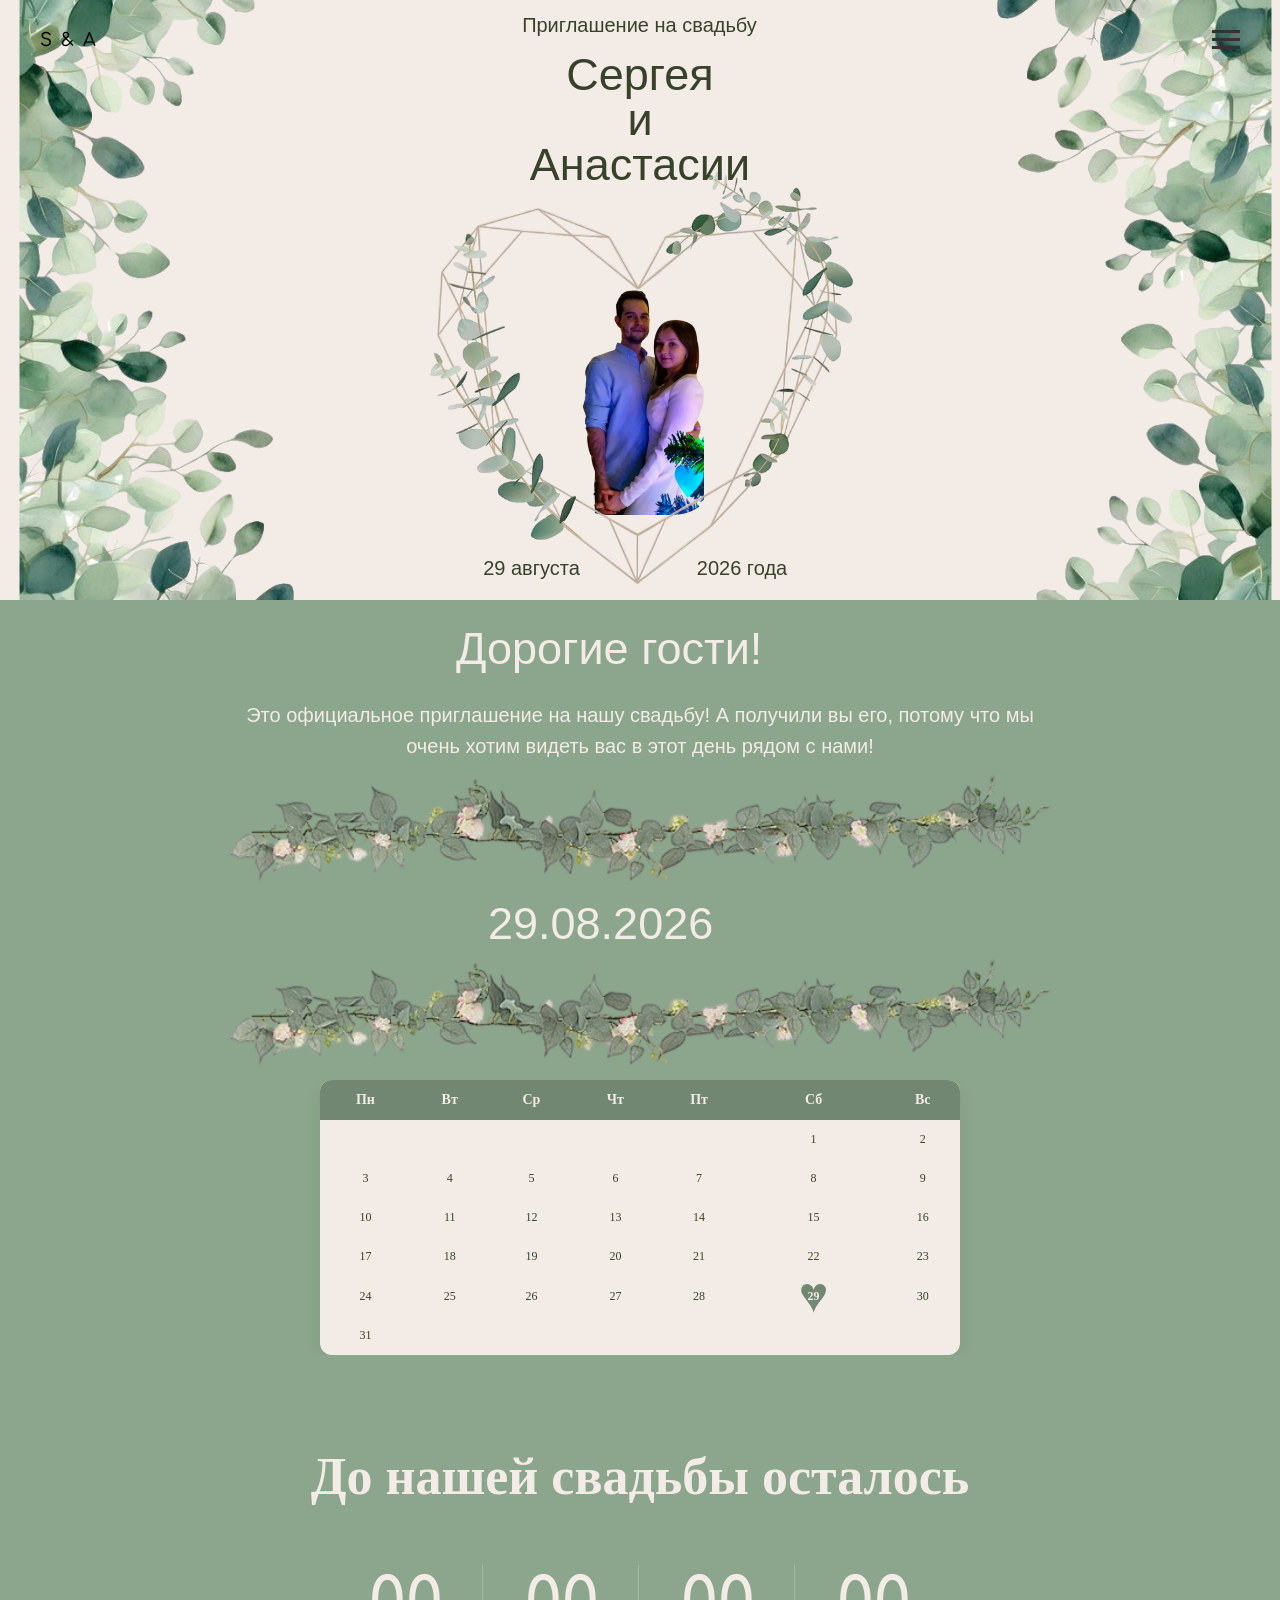
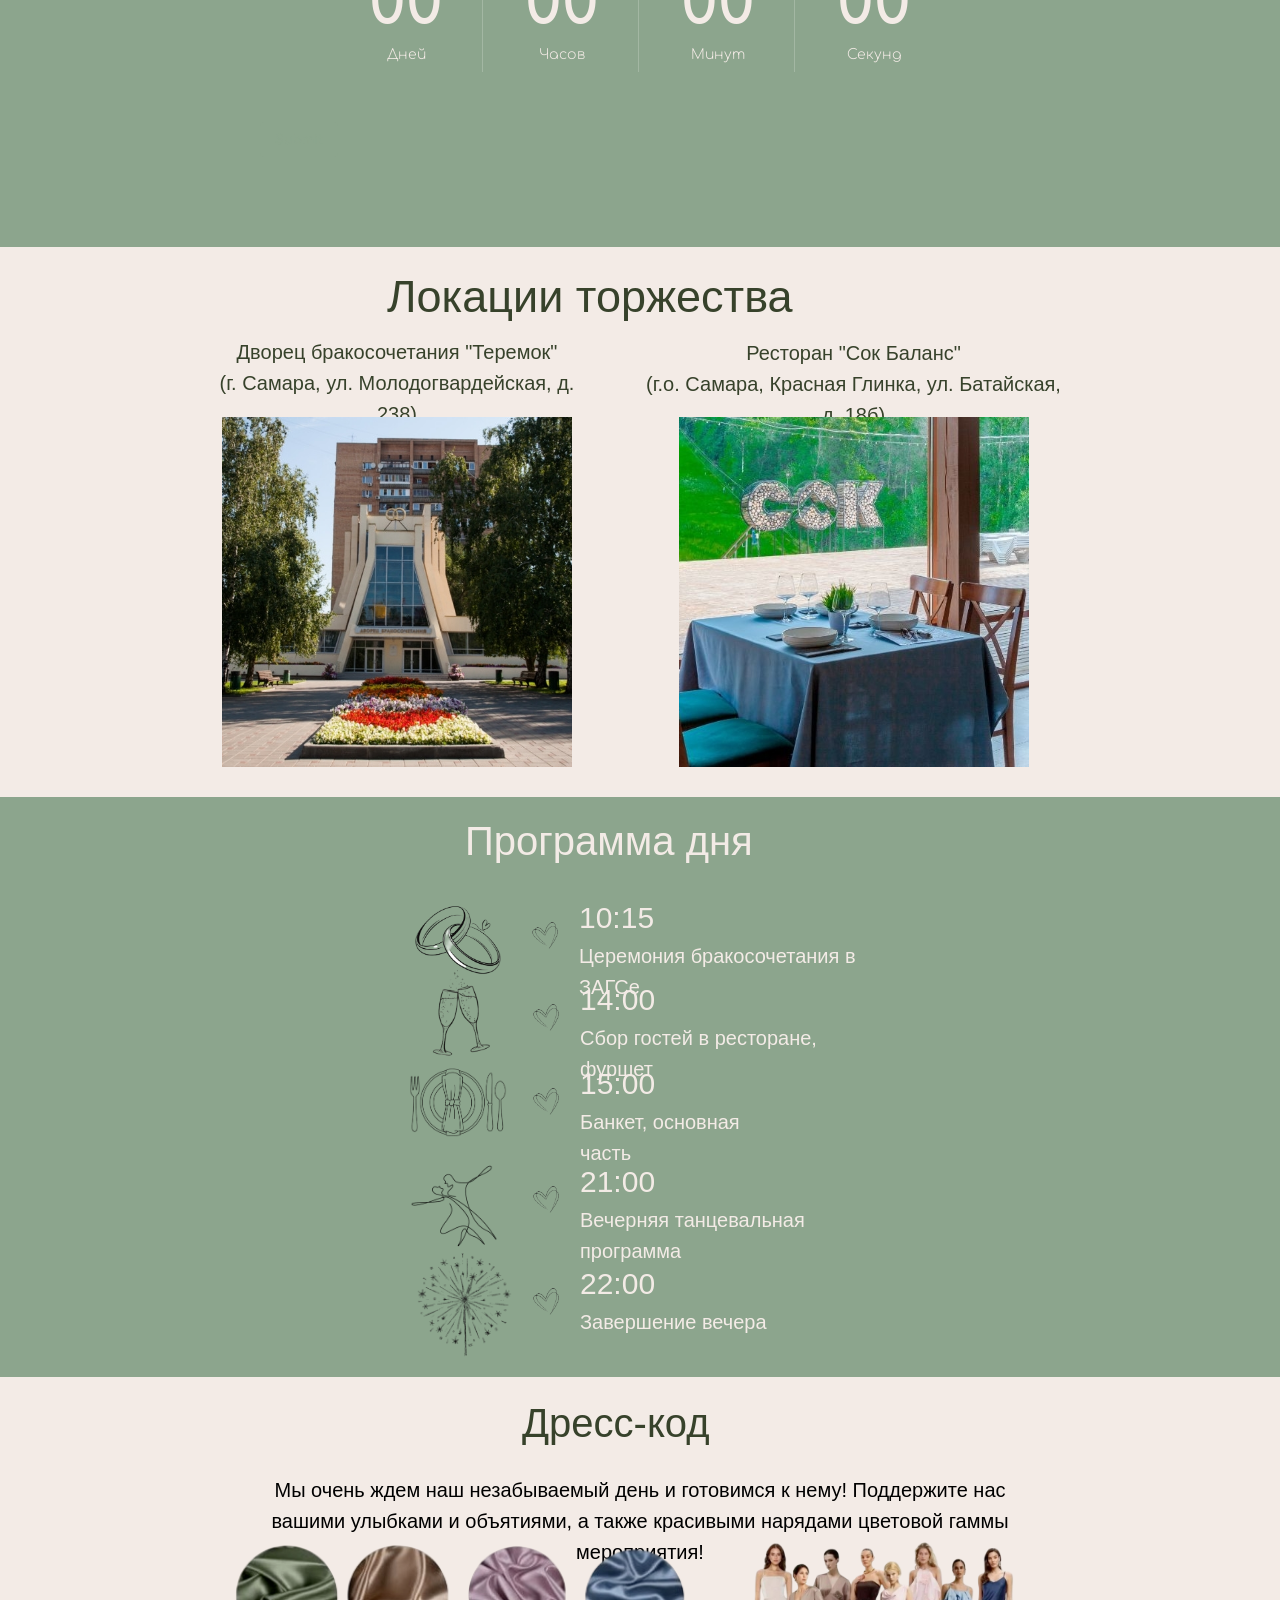
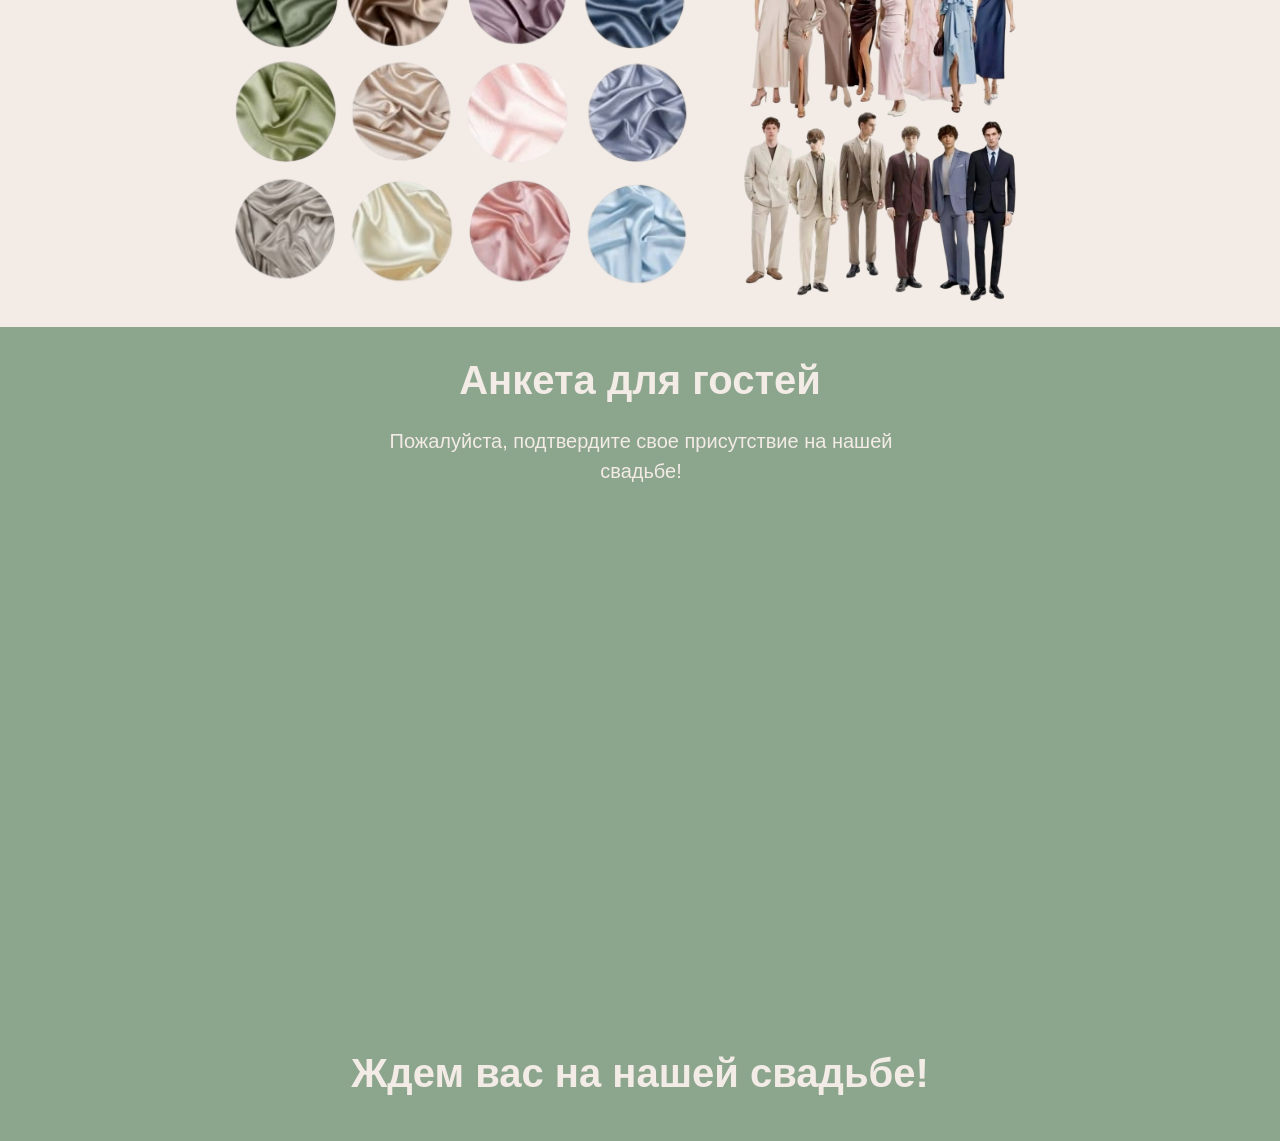
==== commit d8b5c773: "first commit" ====
--- a/index.html
+++ b/index.html
@@ -1,5 +1,5 @@
 <!DOCTYPE html> <html> <head> <meta charset="utf-8" /> <meta http-equiv="Content-Type" content="text/html; charset=utf-8" /> <meta name="viewport" content="width=device-width, initial-scale=1.0" /> <!--metatextblock--> <title>Приглашение на свадьбу</title> <meta property="og:url" content="https://shelter-usable-cypress.tilda.ws" /> <meta property="og:title" content="Приглашение на свадьбу" /> <meta property="og:description" content="" /> <meta property="og:type" content="website" /> <link rel="canonical" href="https://shelter-usable-cypress.tilda.ws"> <!--/metatextblock--> <meta name="format-detection" content="telephone=no" /> <meta http-equiv="x-dns-prefetch-control" content="on"> <link rel="dns-prefetch" href="https://ws.tildacdn.com">  <!--favicons--> <link rel="shortcut icon" href="images/tildafavicon.ico" type="image/x-icon"/> <!--/favicons--> <!-- Assets --> <script src="https://neo.tildacdn.com/js/tilda-fallback-1.0.min.js" async charset="utf-8"></script> <link rel="stylesheet" href="css/tilda-grid-3.0.min.css" type="text/css" media="all" onerror="this.loaderr='y';"/> <link rel="stylesheet" href="css/tilda-blocks-page154706653.min.css?t=1784384652" type="text/css" media="all" onerror="this.loaderr='y';" /> <link rel="preconnect" href="https://fonts.gstatic.com"> <link href="https://fonts.googleapis.com/css2?family=Comfortaa:wght@300;400;500;600;700&subset=latin,cyrillic" rel="stylesheet"> <link rel="stylesheet" href="css/tilda-animation-2.0.min.css" type="text/css" media="all" onerror="this.loaderr='y';" /> <link rel="stylesheet" href="css/tilda-menusub-1.1.min.css" type="text/css" media="all" onerror="this.loaderr='y';" /> <link rel="stylesheet" href="css/tilda-menu-widgeticons-1.0.min.css" type="text/css" media="all" onerror="this.loaderr='y';" /> <link rel="stylesheet" href="css/tilda-menu-burger-1.0.min.css" type="text/css" media="all" onerror="this.loaderr='y';" /> <link rel="stylesheet" href="css/tilda-forms-1.0.min.css" type="text/css" media="all" onerror="this.loaderr='y';" /> <link rel="stylesheet" href="css/tilda-cover-1.0.min.css" type="text/css" media="all" onerror="this.loaderr='y';" /> <link rel="stylesheet" href="css/fonts-tildasans.css" type="text/css" media="all" onerror="this.loaderr='y';" /> <script nomodule src="js/tilda-polyfill-1.0.min.js" charset="utf-8"></script> <script type="text/javascript">function t_onReady(func) {if(document.readyState!='loading') {func();} else {document.addEventListener('DOMContentLoaded',func);}}
-function t_onFuncLoad(funcName,okFunc,time) {if(typeof window[funcName]==='function') {okFunc();} else {setTimeout(function() {t_onFuncLoad(funcName,okFunc,time);},(time||100));}}function t396_initialScale(t){var e=document.getElementById("rec"+t);if(e){var i=e.querySelector(".t396__artboard");if(i){window.tn_scale_initial_window_width||(window.tn_scale_initial_window_width=document.documentElement.clientWidth);var a=window.tn_scale_initial_window_width,r=[],n,l=i.getAttribute("data-artboard-screens");if(l){l=l.split(",");for(var o=0;o<l.length;o++)r[o]=parseInt(l[o],10)}else r=[320,480,640,960,1200];for(var o=0;o<r.length;o++){var d=r[o];a>=d&&(n=d)}var _="edit"===window.allrecords.getAttribute("data-tilda-mode"),c="center"===t396_getFieldValue(i,"valign",n,r),s="grid"===t396_getFieldValue(i,"upscale",n,r),w=t396_getFieldValue(i,"height_vh",n,r),g=t396_getFieldValue(i,"height",n,r),u=!!window.opr&&!!window.opr.addons||!!window.opera||-1!==navigator.userAgent.indexOf(" OPR/");if(!_&&c&&!s&&!w&&g&&!u){var h=parseFloat((a/n).toFixed(3)),f=[i,i.querySelector(".t396__carrier"),i.querySelector(".t396__filter")],v=Math.floor(parseInt(g,10)*h)+"px",p;i.style.setProperty("--initial-scale-height",v);for(var o=0;o<f.length;o++)f[o].style.setProperty("height","var(--initial-scale-height)");t396_scaleInitial__getElementsToScale(i).forEach((function(t){t.style.zoom=h}))}}}}function t396_scaleInitial__getElementsToScale(t){return t?Array.prototype.slice.call(t.children).filter((function(t){return t&&(t.classList.contains("t396__elem")||t.classList.contains("t396__group"))})):[]}function t396_getFieldValue(t,e,i,a){var r,n=a[a.length-1];if(!(r=i===n?t.getAttribute("data-artboard-"+e):t.getAttribute("data-artboard-"+e+"-res-"+i)))for(var l=0;l<a.length;l++){var o=a[l];if(!(o<=i)&&(r=o===n?t.getAttribute("data-artboard-"+e):t.getAttribute("data-artboard-"+e+"-res-"+o)))break}return r}window.TN_SCALE_INITIAL_VER="1.0",window.tn_scale_initial_window_width=null;</script> <script src="js/tilda-scripts-3.0.min.js" charset="utf-8" defer onerror="this.loaderr='y';"></script> <script src="js/tilda-blocks-page154706653.min.js?t=1784384652" charset="utf-8" async onerror="this.loaderr='y';"></script> <script src="js/lazyload-1.3.min.export.js" charset="utf-8" async onerror="this.loaderr='y';"></script> <script src="js/tilda-animation-2.0.min.js" charset="utf-8" async onerror="this.loaderr='y';"></script> <script src="js/tilda-menusub-1.1.min.js" charset="utf-8" async onerror="this.loaderr='y';"></script> <script src="js/tilda-menu-1.1.min.js" charset="utf-8" async onerror="this.loaderr='y';"></script> <script src="js/tilda-menu-widgeticons-1.0.min.js" charset="utf-8" async onerror="this.loaderr='y';"></script> <script src="js/tilda-menu-burger-1.0.min.js" charset="utf-8" async onerror="this.loaderr='y';"></script> <script src="js/tilda-zero-1.1.min.js" charset="utf-8" async onerror="this.loaderr='y';"></script> <script src="js/tilda-forms-1.0.min.js" charset="utf-8" async onerror="this.loaderr='y';"></script> <script src="js/tilda-cover-1.0.min.js" charset="utf-8" async onerror="this.loaderr='y';"></script> <script src="js/tilda-zero-forms-1.0.min.js" charset="utf-8" async onerror="this.loaderr='y';"></script> <script src="js/tilda-zero-scale-1.0.min.js" charset="utf-8" async onerror="this.loaderr='y';"></script> <script src="js/tilda-events-1.0.min.js" charset="utf-8" async onerror="this.loaderr='y';"></script> <script type="text/javascript">window.dataLayer=window.dataLayer||[];</script> <script type="text/javascript">(function() {var ttt='cebo';var tt='oog';var re=new RegExp("bot|g" + tt + "le|yandex|baidu|bing|msn|duckduckbot|teoma|slurp|crawler|spider|robot|crawling|fa" + ttt + "ok","i");if((re.test(navigator.userAgent))===false&&typeof(sessionStorage)!='undefined'&&sessionStorage.getItem('visited')!=='y'&&document.visibilityState){var style=document.createElement('style');style.type='text/css';style.innerHTML='@media screen and (min-width: 980px) {.t-records {opacity: 0;}.t-records_animated {-webkit-transition: opacity ease-in-out .2s;-moz-transition: opacity ease-in-out .2s;-o-transition: opacity ease-in-out .2s;transition: opacity ease-in-out .2s;}.t-records.t-records_visible {opacity: 1;}}';document.getElementsByTagName('head')[0].appendChild(style);function t_setvisRecs(){var alr=document.querySelectorAll('.t-records');Array.prototype.forEach.call(alr,function(el) {el.classList.add("t-records_animated");});setTimeout(function() {Array.prototype.forEach.call(alr,function(el) {el.classList.add("t-records_visible");});sessionStorage.setItem("visited","y");},400);}
+function t_onFuncLoad(funcName,okFunc,time) {if(typeof window[funcName]==='function') {okFunc();} else {setTimeout(function() {t_onFuncLoad(funcName,okFunc,time);},(time||100));}}function t396_initialScale(t){var e=document.getElementById("rec"+t);if(e){var i=e.querySelector(".t396__artboard");if(i){window.tn_scale_initial_window_width||(window.tn_scale_initial_window_width=document.documentElement.clientWidth);var a=window.tn_scale_initial_window_width,r=[],n,l=i.getAttribute("data-artboard-screens");if(l){l=l.split(",");for(var o=0;o<l.length;o++)r[o]=parseInt(l[o],10)}else r=[320,480,640,960,1200];for(var o=0;o<r.length;o++){var d=r[o];a>=d&&(n=d)}var _="edit"===window.allrecords.getAttribute("data-tilda-mode"),c="center"===t396_getFieldValue(i,"valign",n,r),s="grid"===t396_getFieldValue(i,"upscale",n,r),w=t396_getFieldValue(i,"height_vh",n,r),g=t396_getFieldValue(i,"height",n,r),u=!!window.opr&&!!window.opr.addons||!!window.opera||-1!==navigator.userAgent.indexOf(" OPR/");if(!_&&c&&!s&&!w&&g&&!u){var h=parseFloat((a/n).toFixed(3)),f=[i,i.querySelector(".t396__carrier"),i.querySelector(".t396__filter")],v=Math.floor(parseInt(g,10)*h)+"px",p;i.style.setProperty("--initial-scale-height",v);for(var o=0;o<f.length;o++)f[o].style.setProperty("height","var(--initial-scale-height)");t396_scaleInitial__getElementsToScale(i).forEach((function(t){t.style.zoom=h}))}}}}function t396_scaleInitial__getElementsToScale(t){return t?Array.prototype.slice.call(t.children).filter((function(t){return t&&(t.classList.contains("t396__elem")||t.classList.contains("t396__group"))})):[]}function t396_getFieldValue(t,e,i,a){var r,n=a[a.length-1];if(!(r=i===n?t.getAttribute("data-artboard-"+e):t.getAttribute("data-artboard-"+e+"-res-"+i)))for(var l=0;l<a.length;l++){var o=a[l];if(!(o<=i)&&(r=o===n?t.getAttribute("data-artboard-"+e):t.getAttribute("data-artboard-"+e+"-res-"+o)))break}return r}window.TN_SCALE_INITIAL_VER="1.0",window.tn_scale_initial_window_width=null;</script> <script src="js/tilda-scripts-3.0.min.js" charset="utf-8" defer onerror="this.loaderr='y';"></script> <script src="js/tilda-blocks-page154706653.min.js?t=1784384652" charset="utf-8" async onerror="this.loaderr='y';"></script> <script src="js/lazyload-1.3.min.export.js" charset="utf-8" async onerror="this.loaderr='y';"></script> <script src="js/tilda-animation-2.0.min.js" charset="utf-8" async onerror="this.loaderr='y';"></script> <script src="js/tilda-menusub-1.1.min.js" charset="utf-8" async onerror="this.loaderr='y';"></script> <script src="js/tilda-menu-1.1.min.js" charset="utf-8" async onerror="this.loaderr='y';"></script> <script src="js/tilda-menu-widgeticons-1.0.min.js" charset="utf-8" async onerror="this.loaderr='y';"></script> <script src="js/tilda-menu-burger-1.0.min.js" charset="utf-8" async onerror="this.loaderr='y';"></script> <script src="js/tilda-zero-1.1.min.js" charset="utf-8" async onerror="this.loaderr='y';"></script> <script src="js/tilda-cover-1.0.min.js" charset="utf-8" async onerror="this.loaderr='y';"></script> <script src="js/tilda-zero-scale-1.0.min.js" charset="utf-8" async onerror="this.loaderr='y';"></script> <script src="js/tilda-events-1.0.min.js" charset="utf-8" async onerror="this.loaderr='y';"></script> <script type="text/javascript">window.dataLayer=window.dataLayer||[];</script> <script type="text/javascript">(function() {var ttt='cebo';var tt='oog';var re=new RegExp("bot|g" + tt + "le|yandex|baidu|bing|msn|duckduckbot|teoma|slurp|crawler|spider|robot|crawling|fa" + ttt + "ok","i");if((re.test(navigator.userAgent))===false&&typeof(sessionStorage)!='undefined'&&sessionStorage.getItem('visited')!=='y'&&document.visibilityState){var style=document.createElement('style');style.type='text/css';style.innerHTML='@media screen and (min-width: 980px) {.t-records {opacity: 0;}.t-records_animated {-webkit-transition: opacity ease-in-out .2s;-moz-transition: opacity ease-in-out .2s;-o-transition: opacity ease-in-out .2s;transition: opacity ease-in-out .2s;}.t-records.t-records_visible {opacity: 1;}}';document.getElementsByTagName('head')[0].appendChild(style);function t_setvisRecs(){var alr=document.querySelectorAll('.t-records');Array.prototype.forEach.call(alr,function(el) {el.classList.add("t-records_animated");});setTimeout(function() {Array.prototype.forEach.call(alr,function(el) {el.classList.add("t-records_visible");});sessionStorage.setItem("visited","y");},400);}
 document.addEventListener('DOMContentLoaded',t_setvisRecs);}})();</script></head> <body class="t-body" style="margin:0;"> <!--allrecords--> <div id="allrecords" data-tilda-export="yes" class="t-records" data-hook="blocks-collection-content-node" data-tilda-project-id="27500483" data-tilda-page-id="154706653" data-tilda-formskey="80e4356f5ba3b8a17fa2650227500483" data-tilda-cookie="no" data-tilda-lazy="yes" data-tilda-root-zone="com" data-tilda-project-country="RU"> <div id="rec2478920603" class="r t-rec t-rec_pt_0 t-rec_pb_0" style="padding-top:0px;padding-bottom:0px; " data-record-type="2432" data-parenttplid="1362"> <!-- T1362 --> <div id="nav2478920603marker"></div> <div class="t1362" data-menu="yes"
 id="nav2478920603" data-full-submenu-mob="y" data-menu-widgeticons-hide="yes"> <div
 class="t-menu-popover t-menu-popover_fullscreen
@@ -38,8 +38,9 @@
 /> </div> </div> <div class='t396__elem tn-elem tn-elem__24796993331784305581772000002' data-elem-id='1784305581772000002' data-elem-type='image' data-field-top-value="351" data-field-left-value="170" data-field-height-value="133" data-field-width-value="860" data-field-axisy-value="top" data-field-axisx-value="left" data-field-container-value="grid" data-field-topunits-value="px" data-field-leftunits-value="px" data-field-heightunits-value="px" data-field-widthunits-value="px" data-field-filewidth-value="736" data-field-fileheight-value="736" data-field-heightmode-value="hug" data-field-top-res-320-value="143" data-field-left-res-320-value="6" data-field-height-res-320-value="84" data-field-width-res-320-value="308" data-field-top-res-640-value="152" data-field-left-res-640-value="-4" data-field-height-res-640-value="96" data-field-width-res-640-value="644"> <div class='tn-atom'> <img class='tn-atom__img t-img' data-original='images/tild6364-3737-4366-b630-336438653037__photo_5-photoroom.png'
 src='images/tild6364-3737-4366-b630-336438653037__-__resize__20x__photo_5-photoroom.png'
 alt='' imgfield='tn_img_1784305581772000002'
-/> </div> </div> </div> </div> <script>t_onReady(function() {t_onFuncLoad('t396_init',function() {t396_init('2479699333');});});</script> <!-- /T396 --> </div> <div id="rec2479731833" class="r t-rec t-rec_pt_0 t-rec_pb_0" style="padding-top:0px;padding-bottom:0px;background-color:#8ca58d; " data-animationappear="off" data-record-type="131" data-bg-color="#8ca58d"> <!-- T123 --> <div class="t123"> <div class="t-container_100 "> <div class="t-width t-width_100 "> <!-- nominify begin --> <table style="width:50%; margin:0 auto; color:#37422b; border-collapse:collapse; text-align:center; font-family:'Forum',serif; font-size:12px; background:#f3ebe6; border-radius:12px; overflow:hidden; box-shadow:0 4px 20px rgba(0,0,0,0.05);"> <!-- Шапка --> <tr style="background:#718772; color:#f3ebe6; font-weight:bold; font-size:14px;"> <th style="padding:12px 0;">Пн</th> <th style="padding:12px 0;">Вт</th> <th style="padding:12px 0;">Ср</th> <th style="padding:12px 0;">Чт</th> <th style="padding:12px 0;">Пт</th> <th style="padding:12px 0;">Сб</th> <th style="padding:12px 0;">Вс</th> </tr> <!-- 1-я неделя (1 августа 2026 — суббота) --> <tr> <td style="padding:12px 0;"></td> <td style="padding:12px 0;"></td> <td style="padding:12px 0;"></td> <td style="padding:12px 0;"></td> <td style="padding:12px 0;"></td> <td style="padding:12px 0;">1</td> <td style="padding:12px 0;">2</td> </tr> <!-- 2-я неделя --> <tr> <td style="padding:12px 0;">3</td> <td style="padding:12px 0;">4</td> <td style="padding:12px 0;">5</td> <td style="padding:12px 0;">6</td> <td style="padding:12px 0;">7</td> <td style="padding:12px 0;">8</td> <td style="padding:12px 0;">9</td> </tr> <!-- 3-я неделя --> <tr> <td style="padding:12px 0;">10</td> <td style="padding:12px 0;">11</td> <td style="padding:12px 0;">12</td> <td style="padding:12px 0;">13</td> <td style="padding:12px 0;">14</td> <td style="padding:12px 0;">15</td> <td style="padding:12px 0;">16</td> </tr> <!-- 4-я неделя --> <tr> <td style="padding:12px 0;">17</td> <td style="padding:12px 0;">18</td> <td style="padding:12px 0;">19</td> <td style="padding:12px 0;">20</td> <td style="padding:12px 0;">21</td> <td style="padding:12px 0;">22</td> <td style="padding:12px 0;">23</td> </tr> <!-- 5-я неделя (29-е — суббота, обведено сердцем) --> <tr> <td style="padding:12px 0;">24</td> <td style="padding:12px 0;">25</td> <td style="padding:12px 0;">26</td> <td style="padding:12px 0;">27</td> <td style="padding:12px 0;">28</td> <td style="padding:6px 0;"> <span style="position:relative; display:inline-block; width:30px; height:28px;"> <span style="position:absolute; top:50%; left:50%; transform:translate(-50%,-52%); font-size:50px; line-height:1; color:#718772;">♥</span> <span style="position:relative; z-index:1; font-weight:bold; color:#f3ebe6; line-height:28px;">29</span> </span> </td> <td style="padding:12px 0;">30</td> </tr> <!-- 6-я неделя (31 августа — понедельник) --> <tr> <td style="padding:12px 0;">31</td> <td style="padding:12px 0;"></td> <td style="padding:12px 0;"></td> <td style="padding:12px 0;"></td> <td style="padding:12px 0;"></td> <td style="padding:12px 0;"></td> <td style="padding:12px 0;"></td> </tr> </table> <!-- nominify end --> </div> </div> </div> </div> <div id="rec2479716333" class="r t-rec t-rec_pt_0 t-rec_pb_0" style="padding-top:0px;padding-bottom:0px;background-color:#8ca58d; " data-record-type="1016" data-bg-color="#8ca58d"> <!-- t1016 --> <!-- cover --> <div class="t-cover" id="recorddiv2479716333"bgimgfield="img"style="height:30vh;background-color: #8ca58d;"> <div class="t-cover__carrier" id="coverCarry2479716333"data-content-cover-id="2479716333"data-content-cover-bg=""data-display-changed="true"data-content-cover-height="30vh"data-content-cover-parallax=""data-content-use-image-for-mobile-cover=""style="height:30vh;background-attachment:scroll; "itemscope itemtype="http://schema.org/ImageObject"><meta itemprop="image" content=""></div> <div class="t-cover__filter" style="height:30vh;background-color: unset;opacity: 0.4;"></div> <div class="t1016"> <div class="t-container"> <div class="t-width t-width_12 t1016__mainblock"> <div class="t-cover__wrapper t-valign_middle" style="height:30vh;"> <div class="t1016__content" data-hook-content="covercontent"> <div class="t1016__textwrapper t-width t-width_8"> <div class="t1016__title t-title t-title_md" field="title"><span style="font-family: Miamanueva; color: rgb(243, 235, 230);">До нашей свадьбы осталось</span></div> </div> <div id="t1016__timer2479716333" class="t1016__timer"> <div class="t1016__col "> <span class="t1016__days t-title t-title_lg t1016__number" style="color: #f3ebe6"></span> <div class="t1016__text t-descr t-descr_xxs" style="color: #f3ebe6">Дней</div> </div> <div class="t1016__col"> <span class="t1016__hours t-title t-title_lg t1016__number" style="color: #f3ebe6"></span> <div class="t1016__text t-descr t-descr_xxs" style="color: #f3ebe6">Часов</div> </div> <div class="t1016__col"> <span class="t1016__minutes t-title t-title_lg t1016__number" style="color: #f3ebe6"></span> <div class="t1016__text t-descr t-descr_xxs" style="color: #f3ebe6">Минут</div> </div> <div class="t1016__col"> <span class="t1016__seconds t-title t-title_lg t1016__number" style="color: #f3ebe6"></span> <div class="t1016__text t-descr t-descr_xxs" style="color: #f3ebe6">Секунд</div> </div> </div> <div class="t1016__formwrapper"> <div class="t1016__input-wrapper t-width t-width_8"> <form
-id="form2479716333" name='form2479716333' role="form" action='' method='POST' data-formactiontype="0" data-inputbox=".t-input-group" class="t-form js-form-proccess t-form_inputs-total_0 " data-success-callback="t1016_onSuccess"> <!-- NO ONE SERVICES CONNECTED --> <!-- @classes t-title t-text t-btn --> <div class="js-successbox t-form__successbox t-text t-text_md"
+/> </div> </div> </div> </div> <script>t_onReady(function() {t_onFuncLoad('t396_init',function() {t396_init('2479699333');});});</script> <!-- /T396 --> </div> <div id="rec2479731833" class="r t-rec t-rec_pt_0 t-rec_pb_0" style="padding-top:0px;padding-bottom:0px;background-color:#8ca58d; " data-animationappear="off" data-record-type="131" data-bg-color="#8ca58d"> <!-- T123 --> <div class="t123"> <div class="t-container_100 "> <div class="t-width t-width_100 "> <!-- nominify begin --> <table style="width:50%; margin:0 auto; color:#37422b; border-collapse:collapse; text-align:center; font-family:'Forum',serif; font-size:12px; background:#f3ebe6; border-radius:12px; overflow:hidden; box-shadow:0 4px 20px rgba(0,0,0,0.05);"> <!-- Шапка --> <tr style="background:#718772; color:#f3ebe6; font-weight:bold; font-size:14px;"> <th style="padding:12px 0;">Пн</th> <th style="padding:12px 0;">Вт</th> <th style="padding:12px 0;">Ср</th> <th style="padding:12px 0;">Чт</th> <th style="padding:12px 0;">Пт</th> <th style="padding:12px 0;">Сб</th> <th style="padding:12px 0;">Вс</th> </tr> <!-- 1-я неделя (1 августа 2026 — суббота) --> <tr> <td style="padding:12px 0;"></td> <td style="padding:12px 0;"></td> <td style="padding:12px 0;"></td> <td style="padding:12px 0;"></td> <td style="padding:12px 0;"></td> <td style="padding:12px 0;">1</td> <td style="padding:12px 0;">2</td> </tr> <!-- 2-я неделя --> <tr> <td style="padding:12px 0;">3</td> <td style="padding:12px 0;">4</td> <td style="padding:12px 0;">5</td> <td style="padding:12px 0;">6</td> <td style="padding:12px 0;">7</td> <td style="padding:12px 0;">8</td> <td style="padding:12px 0;">9</td> </tr> <!-- 3-я неделя --> <tr> <td style="padding:12px 0;">10</td> <td style="padding:12px 0;">11</td> <td style="padding:12px 0;">12</td> <td style="padding:12px 0;">13</td> <td style="padding:12px 0;">14</td> <td style="padding:12px 0;">15</td> <td style="padding:12px 0;">16</td> </tr> <!-- 4-я неделя --> <tr> <td style="padding:12px 0;">17</td> <td style="padding:12px 0;">18</td> <td style="padding:12px 0;">19</td> <td style="padding:12px 0;">20</td> <td style="padding:12px 0;">21</td> <td style="padding:12px 0;">22</td> <td style="padding:12px 0;">23</td> </tr> <!-- 5-я неделя (29-е — суббота, обведено сердцем) --> <tr> <td style="padding:12px 0;">24</td> <td style="padding:12px 0;">25</td> <td style="padding:12px 0;">26</td> <td style="padding:12px 0;">27</td> <td style="padding:12px 0;">28</td> <td style="padding:6px 0;"> <span style="position:relative; display:inline-block; width:30px; height:28px;"> <span style="position:absolute; top:50%; left:50%; transform:translate(-50%,-52%); font-size:50px; line-height:1; color:#718772;">♥</span> <span style="position:relative; z-index:1; font-weight:bold; color:#f3ebe6; line-height:28px;">29</span> </span> </td> <td style="padding:12px 0;">30</td> </tr> <!-- 6-я неделя (31 августа — понедельник) --> <tr> <td style="padding:12px 0;">31</td> <td style="padding:12px 0;"></td> <td style="padding:12px 0;"></td> <td style="padding:12px 0;"></td> <td style="padding:12px 0;"></td> <td style="padding:12px 0;"></td> <td style="padding:12px 0;"></td> </tr> </table> <!-- nominify end --> </div> </div> </div> </div> <div id="rec2479716333" class="r t-rec t-rec_pt_0 t-rec_pb_0" style="padding-top:0px;padding-bottom:0px;background-color:#8ca58d; " data-record-type="1016" data-bg-color="#8ca58d"> <!-- t1016 --> <!-- cover --> <div class="t-cover" id="recorddiv2479716333"bgimgfield="img"style="height:30vh;background-color: #8ca58d;"> <div class="t-cover__carrier" id="coverCarry2479716333"data-content-cover-id="2479716333"data-content-cover-bg=""data-display-changed="true"data-content-cover-height="30vh"data-content-cover-parallax=""data-content-use-image-for-mobile-cover=""style="height:30vh;background-attachment:scroll; "itemscope itemtype="http://schema.org/ImageObject"><meta itemprop="image" content=""></div> <div class="t-cover__filter" style="height:30vh;background-color: unset;opacity: 0.4;"></div> <div class="t1016"> <div class="t-container"> <div class="t-width t-width_12 t1016__mainblock"> <div class="t-cover__wrapper t-valign_middle" style="height:30vh;"> <div class="t1016__content" data-hook-content="covercontent"> <div class="t1016__textwrapper t-width t-width_8"> <div class="t1016__title t-title t-title_md" field="title"><span style="font-family: Miamanueva; color: rgb(243, 235, 230);">До нашей свадьбы осталось</span></div> </div> <div id="t1016__timer2479716333" class="t1016__timer"> <div class="t1016__col "> <span class="t1016__days t-title t-title_lg t1016__number" style="color: #f3ebe6"></span> <div class="t1016__text t-descr t-descr_xxs" style="color: #f3ebe6">Дней</div> </div> <div class="t1016__col"> <span class="t1016__hours t-title t-title_lg t1016__number" style="color: #f3ebe6"></span> <div class="t1016__text t-descr t-descr_xxs" style="color: #f3ebe6">Часов</div> </div> <div class="t1016__col"> <span class="t1016__minutes t-title t-title_lg t1016__number" style="color: #f3ebe6"></span> <div class="t1016__text t-descr t-descr_xxs" style="color: #f3ebe6">Минут</div> </div> <div class="t1016__col"> <span class="t1016__seconds t-title t-title_lg t1016__number" style="color: #f3ebe6"></span> <div class="t1016__text t-descr t-descr_xxs" style="color: #f3ebe6">Секунд</div> </div> </div> <div class="t1016__formwrapper"> <div class="t1016__input-wrapper t-width t-width_8">
+ <form
+id="form2479716333" name='form2479716333' role="form" action='' method='POST' data-formactiontype="0" data-inputbox=".t-input-group" class="t-form js-form-proccess t-form_inputs-total_0 "> <!-- NO ONE SERVICES CONNECTED --> <!-- @classes t-title t-text t-btn --> <div class="js-successbox t-form__successbox t-text t-text_md"
 aria-live="polite"
 style="display:none;"></div> <div
 class="t-form__inputsbox
@@ -108,4 +109,5 @@
 alt='' imgfield='tn_img_1784321536583'
 /> </div> </div> </div> </div> <script>t_onReady(function() {t_onFuncLoad('t396_init',function() {t396_init('2479797373');});});</script> <!-- /T396 --> </div> <div id="rec2479954383" class="r t-rec" style="background-color:#8ca58d; " data-animationappear="off" data-record-type="396" data-bg-color="#8ca58d"> <!-- T396 --> <style>#rec2479954383 .t396__artboard {height:814px;background-color:#8ca58d;}#rec2479954383 .t396__filter {height:814px;}#rec2479954383 .t396__carrier{height:814px;background-position:center center;background-attachment:scroll;background-size:cover;background-repeat:no-repeat;}@media screen and (max-width:1199px) {#rec2479954383 .t396__artboard,#rec2479954383 .t396__filter,#rec2479954383 .t396__carrier {height:560px;}#rec2479954383 .t396__filter {}#rec2479954383 .t396__carrier {background-attachment:scroll;}}@media screen and (max-width:959px) {#rec2479954383 .t396__artboard,#rec2479954383 .t396__filter,#rec2479954383 .t396__carrier {height:798px;}#rec2479954383 .t396__filter {}#rec2479954383 .t396__carrier {background-attachment:scroll;}}@media screen and (max-width:639px) {#rec2479954383 .t396__artboard,#rec2479954383 .t396__filter,#rec2479954383 .t396__carrier {height:543px;}#rec2479954383 .t396__filter {}#rec2479954383 .t396__carrier {background-attachment:scroll;}}@media screen and (max-width:479px) {#rec2479954383 .t396__artboard,#rec2479954383 .t396__filter,#rec2479954383 .t396__carrier {height:593px;}#rec2479954383 .t396__filter {}#rec2479954383 .t396__carrier {background-attachment:scroll;}}#rec2479954383 .tn-elem[data-elem-id="1470210011265"]{color:#f3ebe6;text-align:center;z-index:3;top:12px;;left:calc(50% - 230px + 0px);;width:460px;height:81px;}#rec2479954383 .tn-elem[data-elem-id="1470210011265"] .tn-atom{vertical-align:middle;color:#f3ebe6;font-size:40px;font-family:'Miamanueva',Arial,sans-serif;line-height:1.55;font-weight:700;background-position:center center;border-width:var(--t396-borderwidth,0);border-style:var(--t396-borderstyle,solid);border-color:var(--t396-bordercolor,transparent);transition:background-color var(--t396-speedhover,0s) ease-in-out,color var(--t396-speedhover,0s) ease-in-out,border-color var(--t396-speedhover,0s) ease-in-out,box-shadow var(--t396-shadowshoverspeed,0.2s) ease-in-out;--t396-shadow-text-opacity:100%;text-shadow:var(--t396-shadow-text-x,0px) var(--t396-shadow-text-y,0px) var(--t396-shadow-text-blur,0px) rgba(var(--t396-shadow-text-color),var(--t396-shadow-text-opacity,100%));}@media screen and (max-width:1199px){#rec2479954383 .tn-elem[data-elem-id="1470210011265"]{display:table;top:128px;;left:calc(50% - 230px + 0px);;width:940px;}#rec2479954383 .tn-elem[data-elem-id="1470210011265"] .tn-atom{white-space:normal;font-size:44px;background-size:cover;}}@media screen and (max-width:959px){#rec2479954383 .tn-elem[data-elem-id="1470210011265"]{display:table;top:0px;;left:calc(50% - 230px + 1px);;width:433px;}#rec2479954383 .tn-elem[data-elem-id="1470210011265"] .tn-atom{white-space:normal;font-size:40px;line-height:1.2;background-size:cover;}}@media screen and (max-width:639px){#rec2479954383 .tn-elem[data-elem-id="1470210011265"]{display:table;top:115px;;left:calc(50% - 230px + 0px);;width:430px;}#rec2479954383 .tn-elem[data-elem-id="1470210011265"] .tn-atom{white-space:normal;font-size:28px;background-size:cover;}}@media screen and (max-width:479px){#rec2479954383 .tn-elem[data-elem-id="1470210011265"]{display:table;top:0px;;left:calc(50% - 230px + 1px);;width:289px;height:60px;}#rec2479954383 .tn-elem[data-elem-id="1470210011265"] .tn-atom{white-space:normal;font-size:25px;background-size:cover;}}#rec2479954383 .tn-elem[data-elem-id="1784377319447000001"]{color:#f3ebe6;text-align:center;z-index:3;top:701px;;left:calc(50% - 340px + 0px);;width:680px;height:90px;}#rec2479954383 .tn-elem[data-elem-id="1784377319447000001"] .tn-atom{vertical-align:middle;color:#f3ebe6;font-size:40px;font-family:'Miamanueva',Arial,sans-serif;line-height:1.55;font-weight:700;background-position:center center;border-width:var(--t396-borderwidth,0);border-style:var(--t396-borderstyle,solid);border-color:var(--t396-bordercolor,transparent);transition:background-color var(--t396-speedhover,0s) ease-in-out,color var(--t396-speedhover,0s) ease-in-out,border-color var(--t396-speedhover,0s) ease-in-out,box-shadow var(--t396-shadowshoverspeed,0.2s) ease-in-out;--t396-shadow-text-opacity:100%;text-shadow:var(--t396-shadow-text-x,0px) var(--t396-shadow-text-y,0px) var(--t396-shadow-text-blur,0px) rgba(var(--t396-shadow-text-color),var(--t396-shadow-text-opacity,100%));}@media screen and (max-width:1199px){#rec2479954383 .tn-elem[data-elem-id="1784377319447000001"]{display:table;top:138px;;left:calc(50% - 340px + 10px);;width:940px;}#rec2479954383 .tn-elem[data-elem-id="1784377319447000001"] .tn-atom{white-space:normal;font-size:44px;background-size:cover;}}@media screen and (max-width:959px){#rec2479954383 .tn-elem[data-elem-id="1784377319447000001"]{display:table;top:676px;;left:calc(50% - 340px + 0px);;width:460px;height:96px;}#rec2479954383 .tn-elem[data-elem-id="1784377319447000001"] .tn-atom{white-space:normal;font-size:40px;line-height:1.2;background-size:cover;}}@media screen and (max-width:639px){#rec2479954383 .tn-elem[data-elem-id="1784377319447000001"]{display:table;top:125px;;left:calc(50% - 340px + 10px);;width:430px;}#rec2479954383 .tn-elem[data-elem-id="1784377319447000001"] .tn-atom{white-space:normal;font-size:28px;background-size:cover;}}@media screen and (max-width:479px){#rec2479954383 .tn-elem[data-elem-id="1784377319447000001"]{display:table;top:516px;;left:calc(50% - 340px + 1px);;width:289px;height:60px;}#rec2479954383 .tn-elem[data-elem-id="1784377319447000001"] .tn-atom{white-space:normal;font-size:25px;background-size:cover;}}#rec2479954383 .tn-elem[data-elem-id="1481028460033"]{color:#f3ebe6;text-align:center;z-index:3;top:99px;;left:calc(50% - 269.5px + 1px);;width:539px;height:auto;}#rec2479954383 .tn-elem[data-elem-id="1481028460033"] .tn-atom{vertical-align:middle;color:#f3ebe6;font-size:20px;font-family:'Forum',Arial,sans-serif;line-height:1.5;font-weight:400;background-position:center center;border-width:var(--t396-borderwidth,0);border-style:var(--t396-borderstyle,solid);border-color:var(--t396-bordercolor,transparent);transition:background-color var(--t396-speedhover,0s) ease-in-out,color var(--t396-speedhover,0s) ease-in-out,border-color var(--t396-speedhover,0s) ease-in-out,box-shadow var(--t396-shadowshoverspeed,0.2s) ease-in-out;--t396-shadow-text-opacity:100%;text-shadow:var(--t396-shadow-text-x,0px) var(--t396-shadow-text-y,0px) var(--t396-shadow-text-blur,0px) rgba(var(--t396-shadow-text-color),var(--t396-shadow-text-opacity,100%));}@media screen and (max-width:1199px){#rec2479954383 .tn-elem[data-elem-id="1481028460033"]{display:table;top:213px;;left:calc(50% - 269.5px + 0px);;width:px;height:auto;}#rec2479954383 .tn-elem[data-elem-id="1481028460033"] .tn-atom{white-space:normal;font-size:22px;background-size:cover;}}@media screen and (max-width:959px){#rec2479954383 .tn-elem[data-elem-id="1481028460033"]{display:table;top:90px;;left:calc(50% - 269.5px + 0px);;width:580px;height:auto;}#rec2479954383 .tn-elem[data-elem-id="1481028460033"] .tn-atom{white-space:normal;background-size:cover;}}@media screen and (max-width:639px){#rec2479954383 .tn-elem[data-elem-id="1481028460033"]{display:table;top:209px;;left:calc(50% - 269.5px + 0px);;width:430px;height:auto;}#rec2479954383 .tn-elem[data-elem-id="1481028460033"] .tn-atom{white-space:normal;font-size:20px;line-height:1.45;background-size:cover;}}@media screen and (max-width:479px){#rec2479954383 .tn-elem[data-elem-id="1481028460033"]{display:table;top:53px;;left:calc(50% - 269.5px + 0px);;width:280px;height:auto;}#rec2479954383 .tn-elem[data-elem-id="1481028460033"] .tn-atom{white-space:normal;background-size:cover;}}#rec2479954383 .tn-elem[data-elem-id="1784371345711"]{z-index:3;top:148px;;left:calc(50% - 600px + 296px);;width:608px;height:auto;}#rec2479954383 .tn-elem[data-elem-id="1784371345711"] .tn-atom{background-position:center center;border-width:var(--t396-borderwidth,0);border-style:var(--t396-borderstyle,solid);border-color:var(--t396-bordercolor,transparent);transition:background-color var(--t396-speedhover,0s) ease-in-out,color var(--t396-speedhover,0s) ease-in-out,border-color var(--t396-speedhover,0s) ease-in-out,box-shadow var(--t396-shadowshoverspeed,0.2s) ease-in-out;}@media screen and (max-width:1199px){#rec2479954383 .tn-elem[data-elem-id="1784371345711"]{display:table;height:auto;}}@media screen and (max-width:959px){#rec2479954383 .tn-elem[data-elem-id="1784371345711"]{display:table;top:130px;;left:calc(50% - 320px + 16px);;width:608px;height:auto;}}@media screen and (max-width:639px){#rec2479954383 .tn-elem[data-elem-id="1784371345711"]{display:table;height:auto;}}@media screen and (max-width:479px){#rec2479954383 .tn-elem[data-elem-id="1784371345711"]{display:table;top:116px;;left:calc(50% - 160px + 7px);;width:307px;height:auto;}}</style> <div class='t396'> <div class="t396__artboard" data-artboard-recid="2479954383" data-artboard-screens="320,480,640,960,1200" data-artboard-height="814" data-artboard-valign="center" data-artboard-upscale="grid" data-artboard-height-res-320="593" data-artboard-height-res-480="543" data-artboard-height-res-640="798" data-artboard-height-res-960="560"> <div class="t396__carrier" data-artboard-recid="2479954383"></div> <div class="t396__filter" data-artboard-recid="2479954383"></div> <div class='t396__elem tn-elem tn-elem__24799543831470210011265' data-elem-id='1470210011265' data-elem-type='text' data-field-top-value="12" data-field-left-value="0" data-field-height-value="81" data-field-width-value="460" data-field-axisy-value="top" data-field-axisx-value="center" data-field-container-value="grid" data-field-topunits-value="px" data-field-leftunits-value="px" data-field-heightunits-value="px" data-field-widthunits-value="px" data-field-textfit-value="fixedsize" data-field-fontsize-value="40" data-field-top-res-320-value="0" data-field-left-res-320-value="1" data-field-height-res-320-value="60" data-field-width-res-320-value="289" data-field-fontsize-res-320-value="25" data-field-top-res-480-value="115" data-field-left-res-480-value="0" data-field-width-res-480-value="430" data-field-fontsize-res-480-value="28" data-field-top-res-640-value="0" data-field-left-res-640-value="1" data-field-width-res-640-value="433" data-field-fontsize-res-640-value="40" data-field-top-res-960-value="128" data-field-left-res-960-value="0" data-field-width-res-960-value="940" data-field-fontsize-res-960-value="44"> <div class='tn-atom'field='tn_text_1470210011265'>Анкета для гостей</div> </div> <div class='t396__elem tn-elem tn-elem__24799543831784377319447000001' data-elem-id='1784377319447000001' data-elem-type='text' data-field-top-value="701" data-field-left-value="0" data-field-height-value="90" data-field-width-value="680" data-field-axisy-value="top" data-field-axisx-value="center" data-field-container-value="grid" data-field-topunits-value="px" data-field-leftunits-value="px" data-field-heightunits-value="px" data-field-widthunits-value="px" data-field-textfit-value="fixedsize" data-field-fontsize-value="40" data-field-top-res-320-value="516" data-field-left-res-320-value="1" data-field-height-res-320-value="60" data-field-width-res-320-value="289" data-field-fontsize-res-320-value="25" data-field-top-res-480-value="125" data-field-left-res-480-value="10" data-field-width-res-480-value="430" data-field-fontsize-res-480-value="28" data-field-top-res-640-value="676" data-field-left-res-640-value="0" data-field-height-res-640-value="96" data-field-width-res-640-value="460" data-field-fontsize-res-640-value="40" data-field-top-res-960-value="138" data-field-left-res-960-value="10" data-field-width-res-960-value="940" data-field-fontsize-res-960-value="44"> <div class='tn-atom'field='tn_text_1784377319447000001'>Ждем вас на нашей свадьбе!</div> </div> <div class='t396__elem tn-elem tn-elem__24799543831481028460033' data-elem-id='1481028460033' data-elem-type='text' data-field-top-value="99" data-field-left-value="1" data-field-height-value="30" data-field-width-value="539" data-field-axisy-value="top" data-field-axisx-value="center" data-field-container-value="grid" data-field-topunits-value="px" data-field-leftunits-value="px" data-field-heightunits-value="px" data-field-widthunits-value="px" data-field-textfit-value="autoheight" data-field-fontsize-value="20" data-field-top-res-320-value="53" data-field-left-res-320-value="0" data-field-width-res-320-value="280" data-field-top-res-480-value="209" data-field-left-res-480-value="0" data-field-width-res-480-value="430" data-field-fontsize-res-480-value="20" data-field-top-res-640-value="90" data-field-left-res-640-value="0" data-field-width-res-640-value="580" data-field-top-res-960-value="213" data-field-left-res-960-value="0" data-field-fontsize-res-960-value="22"> <div class='tn-atom'field='tn_text_1481028460033'>Пожалуйста, подтвердите свое присутствие на нашей свадьбе!</div> </div> <div class='t396__elem tn-elem tn-elem__24799543831784371345711' data-elem-id='1784371345711' data-elem-type='form' data-field-top-value="148" data-field-left-value="296" data-field-height-value="523" data-field-width-value="608" data-field-axisy-value="top" data-field-axisx-value="left" data-field-container-value="grid" data-field-topunits-value="px" data-field-leftunits-value="px" data-field-heightunits-value="px" data-field-widthunits-value="px" data-field-heightmode-value="hug" data-field-top-res-320-value="116" data-field-left-res-320-value="7" data-field-width-res-320-value="307" data-field-top-res-640-value="130" data-field-left-res-640-value="16" data-field-height-res-640-value="523" data-field-width-res-640-value="608" data-field-container-res-640-value="grid" data-field-inputpos-value="v" data-field-inputfontfamily-value="Forum" data-field-inputfontsize-value="20" data-field-inputfontweight-value="300" data-field-inputcolor-value="#8ca58d" data-field-inputbgcolor-value="#f3ebe6" data-field-inputbordercolor-value="#000000" data-field-inputbordersize-value="1" data-field-inputheight-value="50" data-field-inputmargbottom-value="20" data-field-inputmargright-value="20" data-field-inputtitlefontsize-value="20" data-field-inputtitlefontweight-value="400" data-field-inputtitlecolor-value="#f3ebe6" data-field-inputtitlemargbottom-value="5" data-field-inputelsfontweight-value="400" data-field-inputelsfontsize-value="15" data-field-togglesize-value="20" data-field-togglebordersize-value="2" data-field-buttontitle-value="Отправить" data-field-buttoncolor-value="#ffffff" data-field-buttonbgcolor-value="#000000" data-field-buttonradius-value="20" data-field-buttonwidth-value="160" data-field-buttonheight-value="50" data-field-buttonfontfamily-value="var(--t-text-font,Arial)" data-field-buttonfontsize-value="14" data-field-buttonfontweight-value="600" data-field-inputfontsize-res-320-value="9" data-field-inputheight-res-320-value="25" data-field-inputtitlefontsize-res-320-value="10" data-field-buttonwidth-res-320-value="80" data-field-buttonheight-res-320-value="25" data-field-buttonfontsize-res-320-value="8"> <div class='tn-atom tn-atom__form'></div> <!--googleoff: all--> <!--noindex--> <div data-nosnippet="true" class="tn-atom__inputs-wrapp" style="display:none;"> <div class="tn-atom__inputs-data" data-value="[{&quot;lid&quot;:&quot;1784371345711&quot;,&quot;ls&quot;:&quot;10&quot;,&quot;loff&quot;:&quot;&quot;,&quot;li_parent_id&quot;:&quot;&quot;,&quot;li_type&quot;:&quot;nm&quot;,&quot;li_ph&quot;:&quot;\u0412\u0432\u0435\u0434\u0438\u0442\u0435 \u0424\u0418\u041e&quot;,&quot;li_title&quot;:&quot;\u0424\u0418\u041e&quot;,&quot;li_req&quot;:&quot;y&quot;,&quot;li_nm&quot;:&quot;Name&quot;},{&quot;lid&quot;:&quot;1784371345712&quot;,&quot;ls&quot;:&quot;20&quot;,&quot;loff&quot;:&quot;&quot;,&quot;li_parent_id&quot;:&quot;&quot;,&quot;li_type&quot;:&quot;sb&quot;,&quot;li_title&quot;:&quot;\u0418\u043d\u0444\u043e\u0440\u043c\u0430\u0446\u0438\u044f \u043e \u043f\u0440\u0438\u0441\u0443\u0442\u0441\u0442\u0432\u0438\u0438 (\u0432\u044b\u0431\u043e\u0440 \u0432\u0430\u0440\u0438\u0430\u043d\u0442\u0430 \u0438\u0437 \u0432\u044b\u043f\u0430\u0434\u0430\u044e\u0449\u0435\u0433\u043e \u043c\u0435\u043d\u044e)&quot;,&quot;li_variants&quot;:&quot;\u0411\u0443\u0434\u0443 \u043f\u0440\u0438\u0441\u0443\u0442\u0441\u0442\u0432\u043e\u0432\u0430\u0442\u044c \u0438 \u0432 \u0417\u0410\u0413\u0421\u0435, \u0438 \u0432 \u0440\u0435\u0441\u0442\u043e\u0440\u0430\u043d\u0435\n\u0411\u0443\u0434\u0443 \u043f\u0440\u0438\u0441\u0443\u0442\u0441\u0442\u0432\u043e\u0432\u0430\u0442\u044c \u0442\u043e\u043b\u044c\u043a\u043e \u0432 \u0417\u0410\u0413\u0421\u0435\n\u0411\u0443\u0434\u0443 \u043f\u0440\u0438\u0441\u0443\u0442\u0441\u0442\u0432\u043e\u0432\u0430\u0442\u044c \u0442\u043e\u043b\u044c\u043a\u043e \u0432 \u0440\u0435\u0441\u0442\u043e\u0440\u0430\u043d\u0435\n\u041d\u0435 \u0441\u043c\u043e\u0433\u0443 \u043f\u0440\u0438\u0441\u0443\u0442\u0441\u0442\u0432\u043e\u0432\u0430\u0442\u044c&quot;,&quot;li_defselitem&quot;:&quot;1&quot;,&quot;li_req&quot;:&quot;y&quot;,&quot;li_nm&quot;:&quot;\u0418\u043d\u0444\u043e\u0440\u043c\u0430\u0446\u0438\u044f \u043e \u043f\u0440\u0438\u0441\u0443\u0442\u0441\u0442\u0432\u0438\u0438 (\u0432\u044b\u0431\u043e\u0440 \u0432\u0430\u0440\u0438\u0430\u043d\u0442\u0430 \u0438\u0437 \u0432\u044b\u043f\u0430\u0434\u0430\u044e\u0449\u0435\u0433\u043e \u043c\u0435\u043d\u044e)&quot;},{&quot;lid&quot;:&quot;1784371478809&quot;,&quot;ls&quot;:&quot;30&quot;,&quot;loff&quot;:&quot;&quot;,&quot;li_parent_id&quot;:&quot;&quot;,&quot;li_type&quot;:&quot;qn&quot;,&quot;li_ph&quot;:&quot;\u041a\u043e\u043b\u0438\u0447\u0435\u0441\u0442\u0432\u043e \u0433\u043e\u0441\u0442\u0435\u0439 \u043e\u0442 \u0432\u0430\u0448\u0435\u0439 \u0441\u0435\u043c\u044c\u0438&quot;,&quot;li_title&quot;:&quot;\u041a\u043e\u043b\u0438\u0447\u0435\u0441\u0442\u0432\u043e \u0433\u043e\u0441\u0442\u0435\u0439 \u043e\u0442 \u0432\u0430\u0448\u0435\u0439 \u0441\u0435\u043c\u044c\u0438&quot;,&quot;li_value&quot;:&quot;1&quot;,&quot;li_req&quot;:&quot;y&quot;,&quot;li_nm&quot;:&quot;\u041a\u043e\u043b\u0438\u0447\u0435\u0441\u0442\u0432\u043e \u0433\u043e\u0441\u0442\u0435\u0439 \u043e\u0442 \u0432\u0430\u0448\u0435\u0439 \u0441\u0435\u043c\u044c\u0438&quot;},{&quot;lid&quot;:&quot;1784372240156&quot;,&quot;ls&quot;:&quot;40&quot;,&quot;loff&quot;:&quot;&quot;,&quot;li_parent_id&quot;:&quot;&quot;,&quot;li_type&quot;:&quot;ta&quot;,&quot;li_ph&quot;:&quot;\u0414\u043e\u043f\u043e\u043b\u043d\u0438\u0442\u0435\u043b\u044c\u043d\u0430\u044f \u0438\u043d\u0444\u043e\u0440\u043c\u0430\u0446\u0438\u044f&quot;,&quot;li_title&quot;:&quot;\u041f\u0440\u0435\u0434\u043f\u043e\u0447\u0442\u0435\u043d\u0438\u044f \u043f\u043e \u0435\u0434\u0435, \u043d\u0430\u043f\u0438\u0442\u043a\u0430\u043c, \u043d\u0430\u043b\u0438\u0447\u0438\u0438 \u0430\u043b\u043b\u0435\u0440\u0433\u0438\u0438 \u043d\u0430 \u043f\u0440\u043e\u0434\u0443\u043a\u0442\u044b \u0438 \u043f\u0440\u043e\u0447\u0435\u0435&quot;,&quot;li_rows&quot;:&quot;4&quot;,&quot;li_nm&quot;:&quot;\u041f\u0440\u0435\u0434\u043f\u043e\u0447\u0442\u0435\u043d\u0438\u044f \u043f\u043e \u0435\u0434\u0435, \u043d\u0430\u043f\u0438\u0442\u043a\u0430\u043c, \u043d\u0430\u043b\u0438\u0447\u0438\u0438 \u0430\u043b\u043b\u0435\u0440\u0433\u0438\u0438 \u043d\u0430 \u043f\u0440\u043e\u0434\u0443\u043a\u0442\u044b \u0438 \u043f\u0440\u043e\u0447\u0435\u0435&quot;}]"></div> <textarea class="tn-atom__inputs-textarea">[{"lid":"1784371345711","ls":"10","loff":"","li_parent_id":"","li_type":"nm","li_ph":"\u0412\u0432\u0435\u0434\u0438\u0442\u0435 \u0424\u0418\u041e","li_title":"\u0424\u0418\u041e","li_req":"y","li_nm":"Name"},{"lid":"1784371345712","ls":"20","loff":"","li_parent_id":"","li_type":"sb","li_title":"\u0418\u043d\u0444\u043e\u0440\u043c\u0430\u0446\u0438\u044f \u043e \u043f\u0440\u0438\u0441\u0443\u0442\u0441\u0442\u0432\u0438\u0438 (\u0432\u044b\u0431\u043e\u0440 \u0432\u0430\u0440\u0438\u0430\u043d\u0442\u0430 \u0438\u0437 \u0432\u044b\u043f\u0430\u0434\u0430\u044e\u0449\u0435\u0433\u043e \u043c\u0435\u043d\u044e)","li_variants":"\u0411\u0443\u0434\u0443 \u043f\u0440\u0438\u0441\u0443\u0442\u0441\u0442\u0432\u043e\u0432\u0430\u0442\u044c \u0438 \u0432 \u0417\u0410\u0413\u0421\u0435, \u0438 \u0432 \u0440\u0435\u0441\u0442\u043e\u0440\u0430\u043d\u0435\n\u0411\u0443\u0434\u0443 \u043f\u0440\u0438\u0441\u0443\u0442\u0441\u0442\u0432\u043e\u0432\u0430\u0442\u044c \u0442\u043e\u043b\u044c\u043a\u043e \u0432 \u0417\u0410\u0413\u0421\u0435\n\u0411\u0443\u0434\u0443 \u043f\u0440\u0438\u0441\u0443\u0442\u0441\u0442\u0432\u043e\u0432\u0430\u0442\u044c \u0442\u043e\u043b\u044c\u043a\u043e \u0432 \u0440\u0435\u0441\u0442\u043e\u0440\u0430\u043d\u0435\n\u041d\u0435 \u0441\u043c\u043e\u0433\u0443 \u043f\u0440\u0438\u0441\u0443\u0442\u0441\u0442\u0432\u043e\u0432\u0430\u0442\u044c","li_defselitem":"1","li_req":"y","li_nm":"\u0418\u043d\u0444\u043e\u0440\u043c\u0430\u0446\u0438\u044f \u043e \u043f\u0440\u0438\u0441\u0443\u0442\u0441\u0442\u0432\u0438\u0438 (\u0432\u044b\u0431\u043e\u0440 \u0432\u0430\u0440\u0438\u0430\u043d\u0442\u0430 \u0438\u0437 \u0432\u044b\u043f\u0430\u0434\u0430\u044e\u0449\u0435\u0433\u043e \u043c\u0435\u043d\u044e)"},{"lid":"1784371478809","ls":"30","loff":"","li_parent_id":"","li_type":"qn","li_ph":"\u041a\u043e\u043b\u0438\u0447\u0435\u0441\u0442\u0432\u043e \u0433\u043e\u0441\u0442\u0435\u0439 \u043e\u0442 \u0432\u0430\u0448\u0435\u0439 \u0441\u0435\u043c\u044c\u0438","li_title":"\u041a\u043e\u043b\u0438\u0447\u0435\u0441\u0442\u0432\u043e \u0433\u043e\u0441\u0442\u0435\u0439 \u043e\u0442 \u0432\u0430\u0448\u0435\u0439 \u0441\u0435\u043c\u044c\u0438","li_value":"1","li_req":"y","li_nm":"\u041a\u043e\u043b\u0438\u0447\u0435\u0441\u0442\u0432\u043e \u0433\u043e\u0441\u0442\u0435\u0439 \u043e\u0442 \u0432\u0430\u0448\u0435\u0439 \u0441\u0435\u043c\u044c\u0438"},{"lid":"1784372240156","ls":"40","loff":"","li_parent_id":"","li_type":"ta","li_ph":"\u0414\u043e\u043f\u043e\u043b\u043d\u0438\u0442\u0435\u043b\u044c\u043d\u0430\u044f \u0438\u043d\u0444\u043e\u0440\u043c\u0430\u0446\u0438\u044f","li_title":"\u041f\u0440\u0435\u0434\u043f\u043e\u0447\u0442\u0435\u043d\u0438\u044f \u043f\u043e \u0435\u0434\u0435, \u043d\u0430\u043f\u0438\u0442\u043a\u0430\u043c, \u043d\u0430\u043b\u0438\u0447\u0438\u0438 \u0430\u043b\u043b\u0435\u0440\u0433\u0438\u0438 \u043d\u0430 \u043f\u0440\u043e\u0434\u0443\u043a\u0442\u044b \u0438 \u043f\u0440\u043e\u0447\u0435\u0435","li_rows":"4","li_nm":"\u041f\u0440\u0435\u0434\u043f\u043e\u0447\u0442\u0435\u043d\u0438\u044f \u043f\u043e \u0435\u0434\u0435, \u043d\u0430\u043f\u0438\u0442\u043a\u0430\u043c, \u043d\u0430\u043b\u0438\u0447\u0438\u0438 \u0430\u043b\u043b\u0435\u0440\u0433\u0438\u0438 \u043d\u0430 \u043f\u0440\u043e\u0434\u0443\u043a\u0442\u044b \u0438 \u043f\u0440\u043e\u0447\u0435\u0435"}]</textarea> </div> <!-- Form export deps: css/tilda-zero-form-errorbox.min.css css/tilda-zero-form-horizontal.min.css js/tilda-phone-mask-1.1.min.js css/tilda-date-picker-1.0.min.css js/tilda-date-picker-1.0.min.js js/tilda-calc-1.0.min.js js/tilda-upwidget-1.1.min.js js/uploadcare-3.x.full.min.js js/uploadcare-3.x.min.js js/tilda-range-1.0.min.js css/tilda-range-1.0.min.css js/tilda-img-select-1.0.min.js css/tilda-img-select-1.0.min.css js/tilda-conditional-form-1.0.min.js --> <!--/noindex--> <!--googleon: all--> </div> </div> </div> <script>t_onReady(function() {t_onFuncLoad('t396_init',function() {t396_init('2479954383');});});</script> <!-- /T396 --> </div> </div> <!--/allrecords-->
  <!-- Stat --> <script type="text/javascript">if(!window.mainTracker) {window.mainTracker='tilda';}
-window.tildastatcookie='no';setTimeout(function(){(function(d,w,k,o,g) {var n=d.getElementsByTagName(o)[0],s=d.createElement(o),f=function(){n.parentNode.insertBefore(s,n);};s.type="text/javascript";s.async=true;s.key=k;s.id="tildastatscript";s.src=g;if(w.opera=="[object Opera]") {d.addEventListener("DOMContentLoaded",f,false);} else {f();}})(document,window,'6317826359db80bb8ded33939fee6936','script','js/tilda-stat-1.0.min.js');},2000);</script> </body> </html>+window.tildastatcookie='no';setTimeout(function(){(function(d,w,k,o,g) {var n=d.getElementsByTagName(o)[0],s=d.createElement(o),f=function(){n.parentNode.insertBefore(s,n);};s.type="text/javascript";s.async=true;s.key=k;s.id="tildastatscript";s.src=g;if(w.opera=="[object Opera]") {d.addEventListener("DOMContentLoaded",f,false);} else {f();}})(document,window,'6317826359db80bb8ded33939fee6936','script','js/tilda-stat-1.0.min.js');},2000);</script>
+<script src="js/forms.js"></script></body> </html>
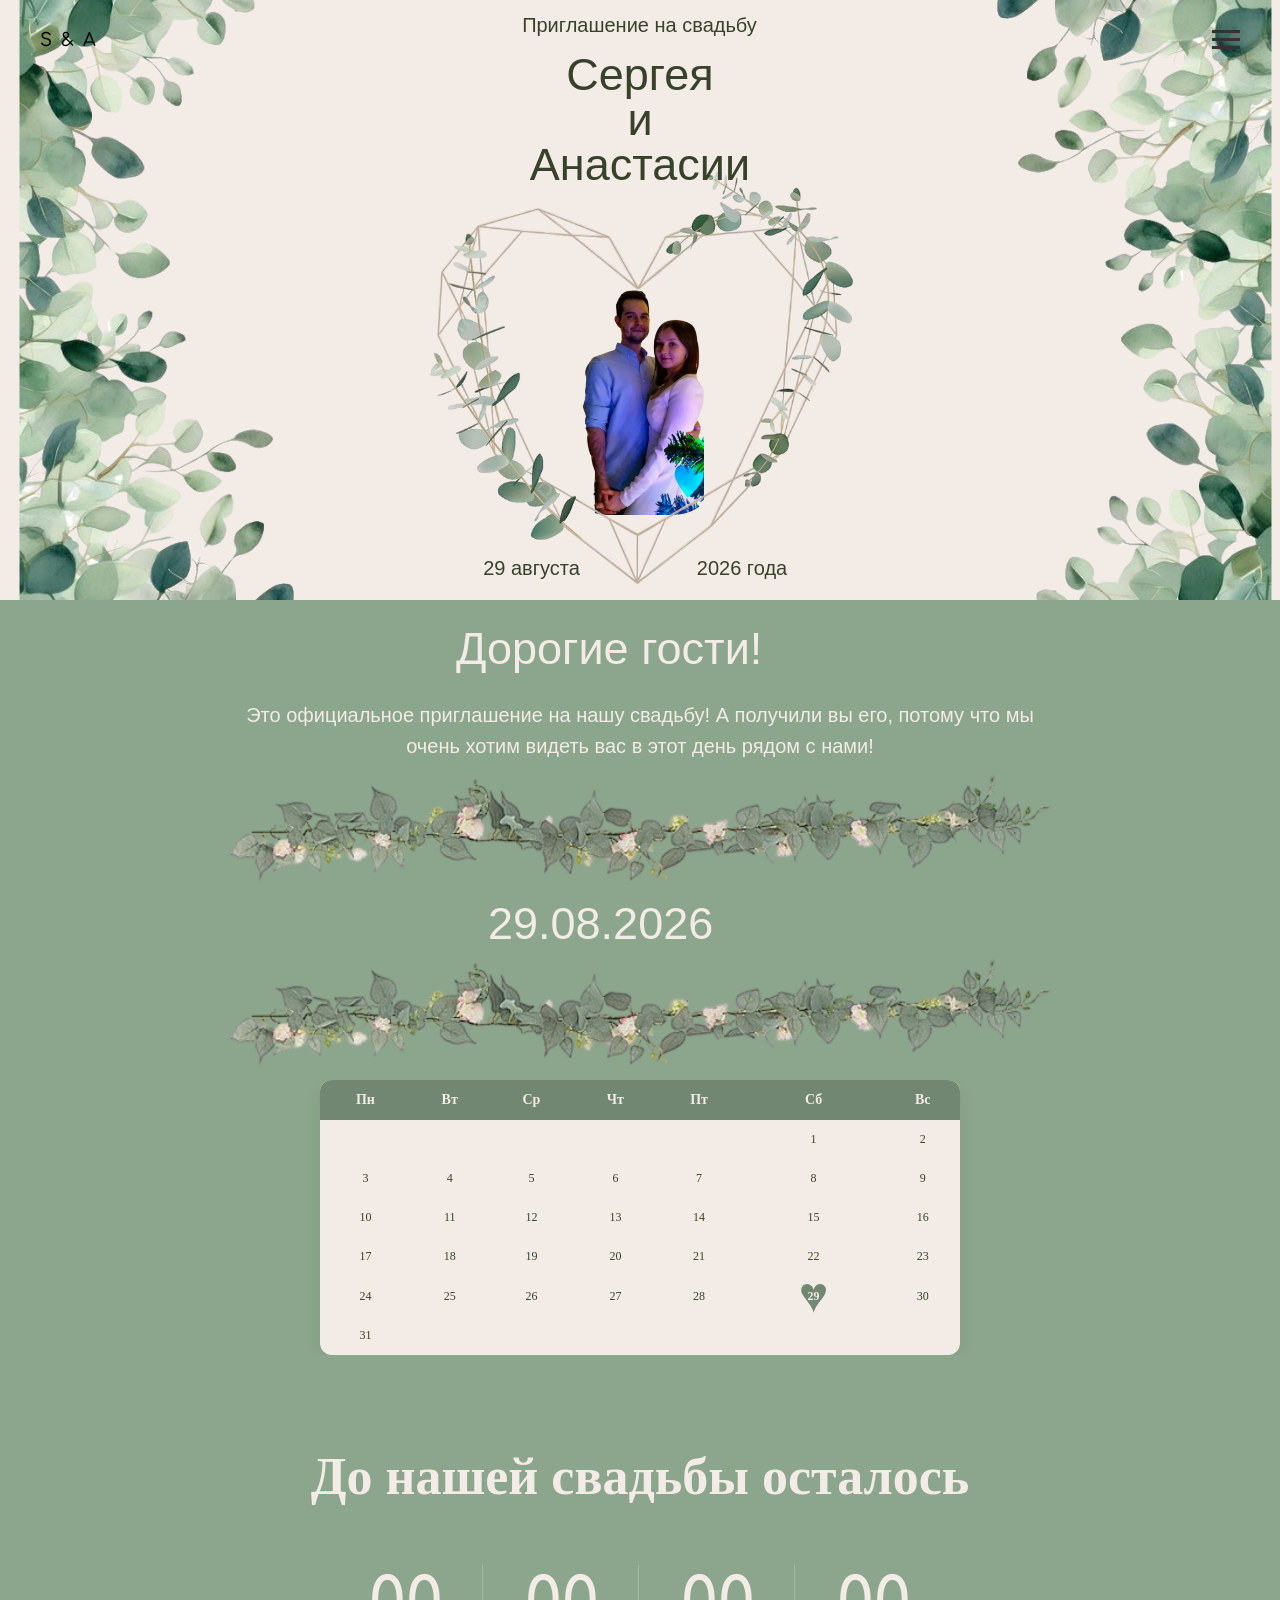
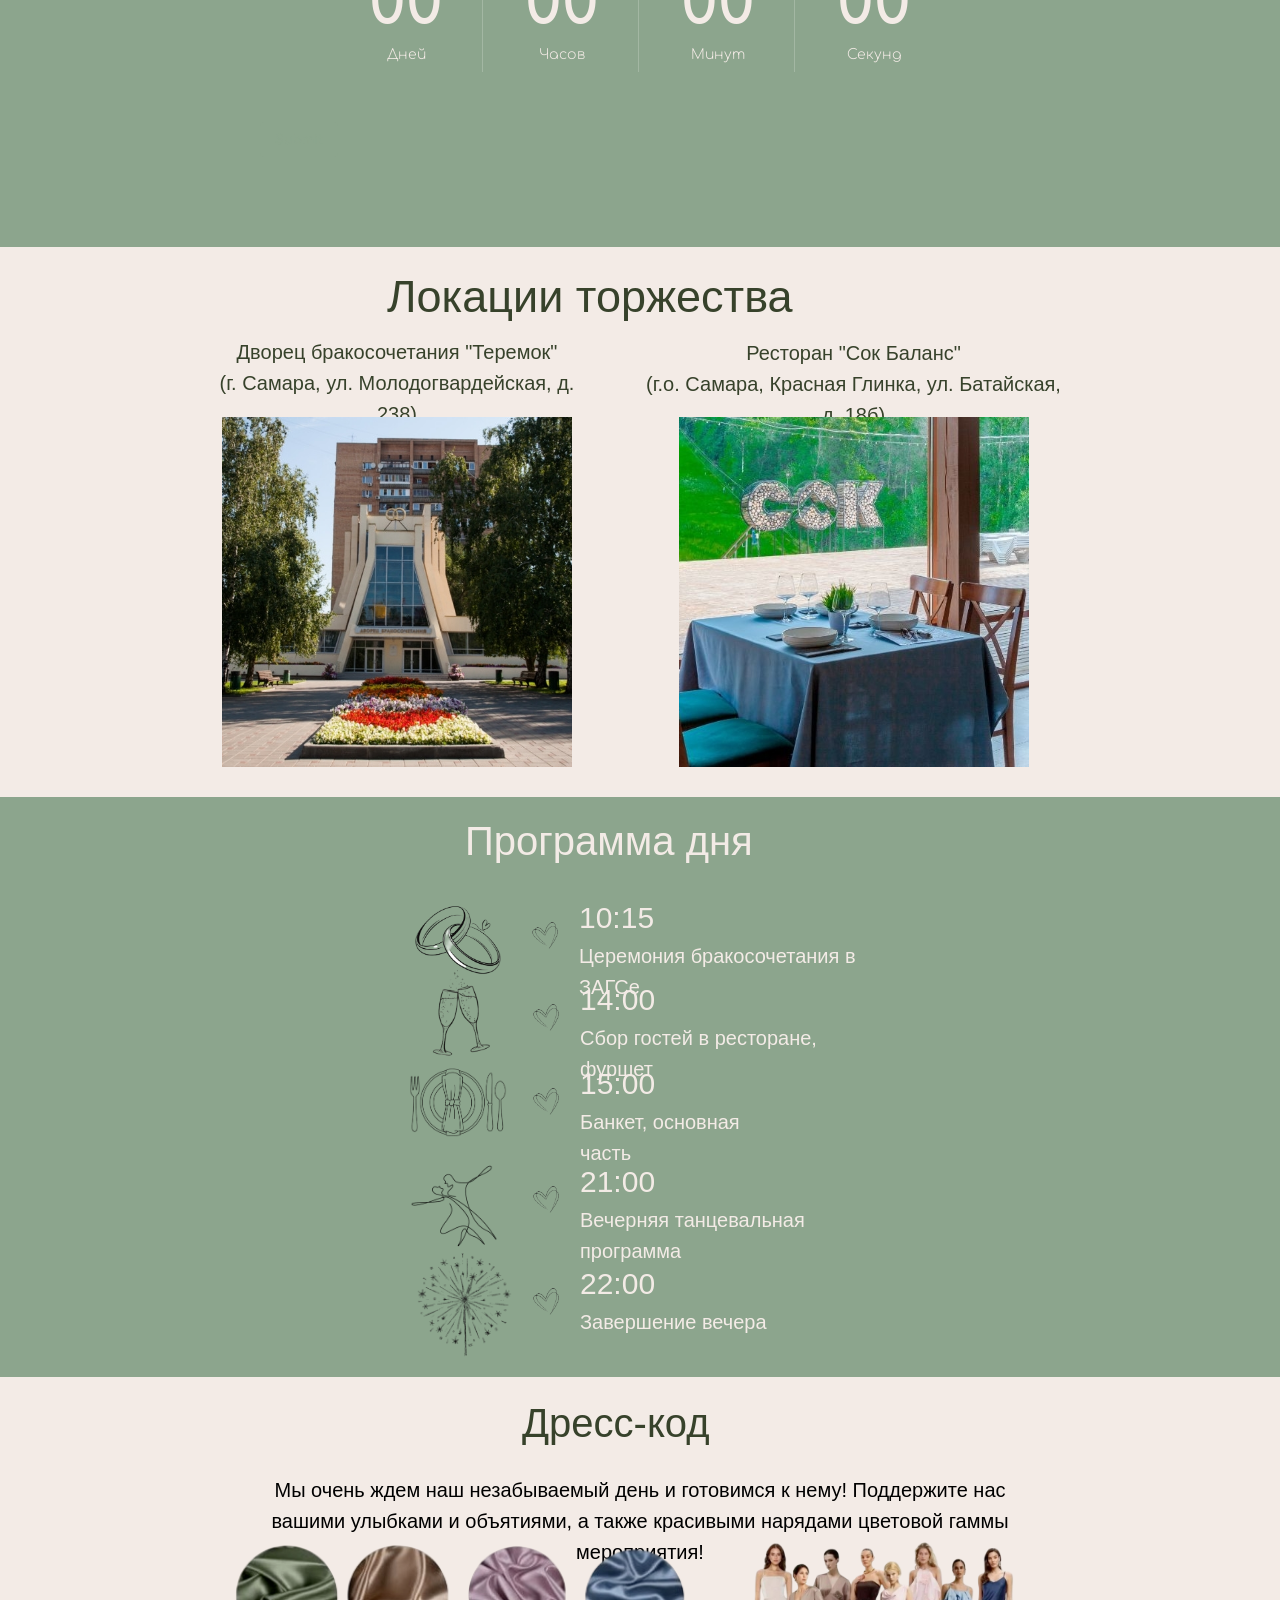
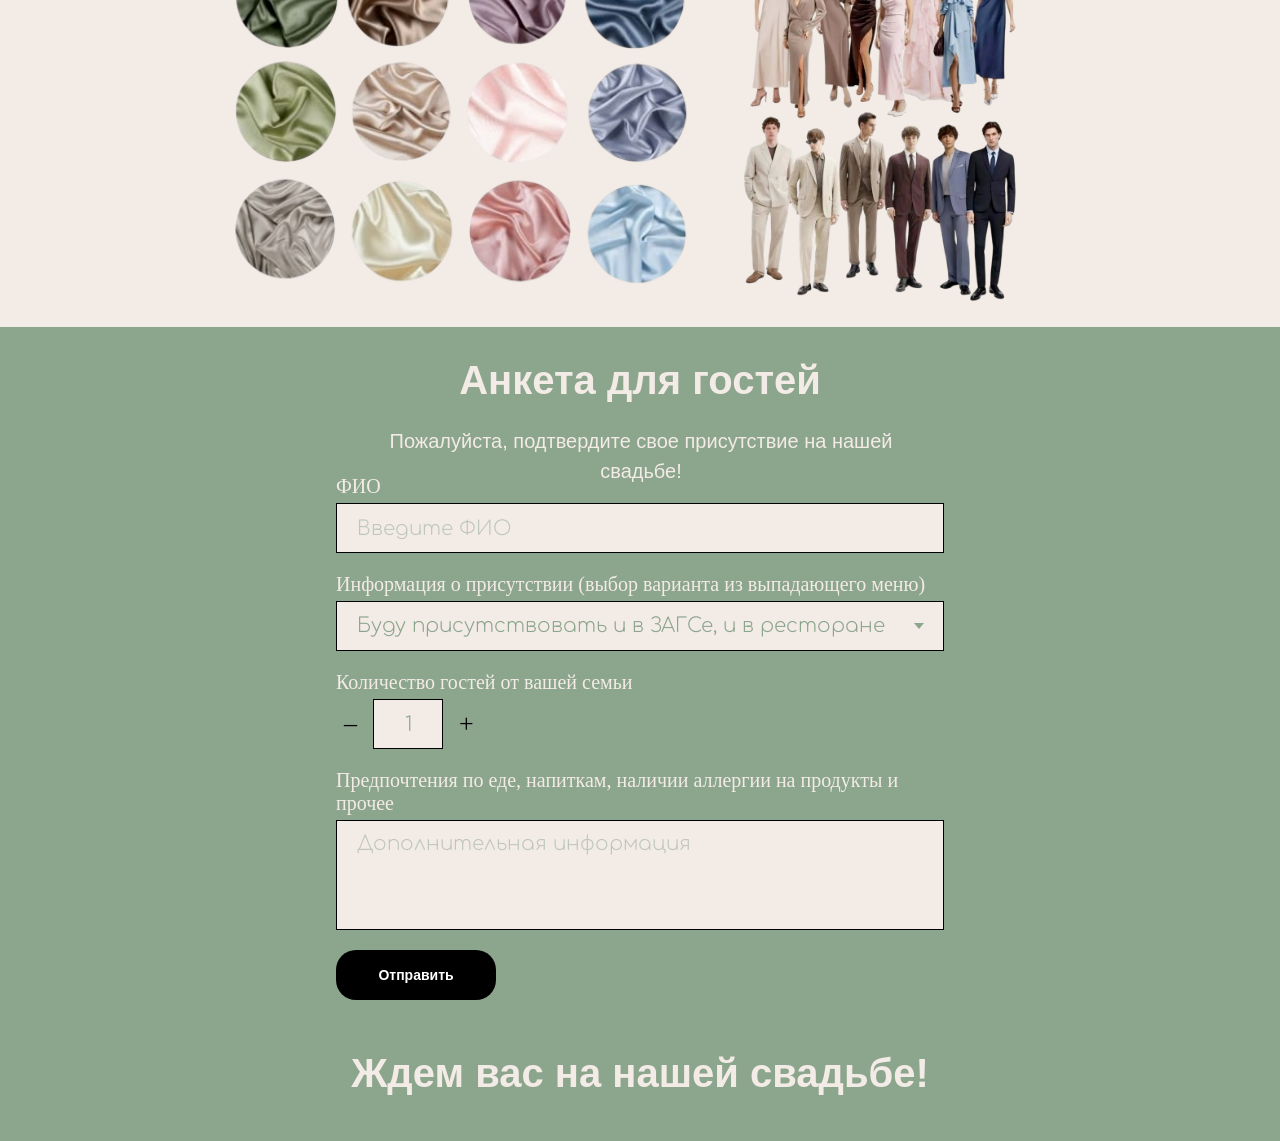
==== commit 06a06a65: "first commit" ====
--- a/index.html
+++ b/index.html
@@ -1,5 +1,5 @@
 <!DOCTYPE html> <html> <head> <meta charset="utf-8" /> <meta http-equiv="Content-Type" content="text/html; charset=utf-8" /> <meta name="viewport" content="width=device-width, initial-scale=1.0" /> <!--metatextblock--> <title>Приглашение на свадьбу</title> <meta property="og:url" content="https://shelter-usable-cypress.tilda.ws" /> <meta property="og:title" content="Приглашение на свадьбу" /> <meta property="og:description" content="" /> <meta property="og:type" content="website" /> <link rel="canonical" href="https://shelter-usable-cypress.tilda.ws"> <!--/metatextblock--> <meta name="format-detection" content="telephone=no" /> <meta http-equiv="x-dns-prefetch-control" content="on"> <link rel="dns-prefetch" href="https://ws.tildacdn.com">  <!--favicons--> <link rel="shortcut icon" href="images/tildafavicon.ico" type="image/x-icon"/> <!--/favicons--> <!-- Assets --> <script src="https://neo.tildacdn.com/js/tilda-fallback-1.0.min.js" async charset="utf-8"></script> <link rel="stylesheet" href="css/tilda-grid-3.0.min.css" type="text/css" media="all" onerror="this.loaderr='y';"/> <link rel="stylesheet" href="css/tilda-blocks-page154706653.min.css?t=1784384652" type="text/css" media="all" onerror="this.loaderr='y';" /> <link rel="preconnect" href="https://fonts.gstatic.com"> <link href="https://fonts.googleapis.com/css2?family=Comfortaa:wght@300;400;500;600;700&subset=latin,cyrillic" rel="stylesheet"> <link rel="stylesheet" href="css/tilda-animation-2.0.min.css" type="text/css" media="all" onerror="this.loaderr='y';" /> <link rel="stylesheet" href="css/tilda-menusub-1.1.min.css" type="text/css" media="all" onerror="this.loaderr='y';" /> <link rel="stylesheet" href="css/tilda-menu-widgeticons-1.0.min.css" type="text/css" media="all" onerror="this.loaderr='y';" /> <link rel="stylesheet" href="css/tilda-menu-burger-1.0.min.css" type="text/css" media="all" onerror="this.loaderr='y';" /> <link rel="stylesheet" href="css/tilda-forms-1.0.min.css" type="text/css" media="all" onerror="this.loaderr='y';" /> <link rel="stylesheet" href="css/tilda-cover-1.0.min.css" type="text/css" media="all" onerror="this.loaderr='y';" /> <link rel="stylesheet" href="css/fonts-tildasans.css" type="text/css" media="all" onerror="this.loaderr='y';" /> <script nomodule src="js/tilda-polyfill-1.0.min.js" charset="utf-8"></script> <script type="text/javascript">function t_onReady(func) {if(document.readyState!='loading') {func();} else {document.addEventListener('DOMContentLoaded',func);}}
-function t_onFuncLoad(funcName,okFunc,time) {if(typeof window[funcName]==='function') {okFunc();} else {setTimeout(function() {t_onFuncLoad(funcName,okFunc,time);},(time||100));}}function t396_initialScale(t){var e=document.getElementById("rec"+t);if(e){var i=e.querySelector(".t396__artboard");if(i){window.tn_scale_initial_window_width||(window.tn_scale_initial_window_width=document.documentElement.clientWidth);var a=window.tn_scale_initial_window_width,r=[],n,l=i.getAttribute("data-artboard-screens");if(l){l=l.split(",");for(var o=0;o<l.length;o++)r[o]=parseInt(l[o],10)}else r=[320,480,640,960,1200];for(var o=0;o<r.length;o++){var d=r[o];a>=d&&(n=d)}var _="edit"===window.allrecords.getAttribute("data-tilda-mode"),c="center"===t396_getFieldValue(i,"valign",n,r),s="grid"===t396_getFieldValue(i,"upscale",n,r),w=t396_getFieldValue(i,"height_vh",n,r),g=t396_getFieldValue(i,"height",n,r),u=!!window.opr&&!!window.opr.addons||!!window.opera||-1!==navigator.userAgent.indexOf(" OPR/");if(!_&&c&&!s&&!w&&g&&!u){var h=parseFloat((a/n).toFixed(3)),f=[i,i.querySelector(".t396__carrier"),i.querySelector(".t396__filter")],v=Math.floor(parseInt(g,10)*h)+"px",p;i.style.setProperty("--initial-scale-height",v);for(var o=0;o<f.length;o++)f[o].style.setProperty("height","var(--initial-scale-height)");t396_scaleInitial__getElementsToScale(i).forEach((function(t){t.style.zoom=h}))}}}}function t396_scaleInitial__getElementsToScale(t){return t?Array.prototype.slice.call(t.children).filter((function(t){return t&&(t.classList.contains("t396__elem")||t.classList.contains("t396__group"))})):[]}function t396_getFieldValue(t,e,i,a){var r,n=a[a.length-1];if(!(r=i===n?t.getAttribute("data-artboard-"+e):t.getAttribute("data-artboard-"+e+"-res-"+i)))for(var l=0;l<a.length;l++){var o=a[l];if(!(o<=i)&&(r=o===n?t.getAttribute("data-artboard-"+e):t.getAttribute("data-artboard-"+e+"-res-"+o)))break}return r}window.TN_SCALE_INITIAL_VER="1.0",window.tn_scale_initial_window_width=null;</script> <script src="js/tilda-scripts-3.0.min.js" charset="utf-8" defer onerror="this.loaderr='y';"></script> <script src="js/tilda-blocks-page154706653.min.js?t=1784384652" charset="utf-8" async onerror="this.loaderr='y';"></script> <script src="js/lazyload-1.3.min.export.js" charset="utf-8" async onerror="this.loaderr='y';"></script> <script src="js/tilda-animation-2.0.min.js" charset="utf-8" async onerror="this.loaderr='y';"></script> <script src="js/tilda-menusub-1.1.min.js" charset="utf-8" async onerror="this.loaderr='y';"></script> <script src="js/tilda-menu-1.1.min.js" charset="utf-8" async onerror="this.loaderr='y';"></script> <script src="js/tilda-menu-widgeticons-1.0.min.js" charset="utf-8" async onerror="this.loaderr='y';"></script> <script src="js/tilda-menu-burger-1.0.min.js" charset="utf-8" async onerror="this.loaderr='y';"></script> <script src="js/tilda-zero-1.1.min.js" charset="utf-8" async onerror="this.loaderr='y';"></script> <script src="js/tilda-cover-1.0.min.js" charset="utf-8" async onerror="this.loaderr='y';"></script> <script src="js/tilda-zero-scale-1.0.min.js" charset="utf-8" async onerror="this.loaderr='y';"></script> <script src="js/tilda-events-1.0.min.js" charset="utf-8" async onerror="this.loaderr='y';"></script> <script type="text/javascript">window.dataLayer=window.dataLayer||[];</script> <script type="text/javascript">(function() {var ttt='cebo';var tt='oog';var re=new RegExp("bot|g" + tt + "le|yandex|baidu|bing|msn|duckduckbot|teoma|slurp|crawler|spider|robot|crawling|fa" + ttt + "ok","i");if((re.test(navigator.userAgent))===false&&typeof(sessionStorage)!='undefined'&&sessionStorage.getItem('visited')!=='y'&&document.visibilityState){var style=document.createElement('style');style.type='text/css';style.innerHTML='@media screen and (min-width: 980px) {.t-records {opacity: 0;}.t-records_animated {-webkit-transition: opacity ease-in-out .2s;-moz-transition: opacity ease-in-out .2s;-o-transition: opacity ease-in-out .2s;transition: opacity ease-in-out .2s;}.t-records.t-records_visible {opacity: 1;}}';document.getElementsByTagName('head')[0].appendChild(style);function t_setvisRecs(){var alr=document.querySelectorAll('.t-records');Array.prototype.forEach.call(alr,function(el) {el.classList.add("t-records_animated");});setTimeout(function() {Array.prototype.forEach.call(alr,function(el) {el.classList.add("t-records_visible");});sessionStorage.setItem("visited","y");},400);}
+function t_onFuncLoad(funcName,okFunc,time) {if(typeof window[funcName]==='function') {okFunc();} else {setTimeout(function() {t_onFuncLoad(funcName,okFunc,time);},(time||100));}}function t396_initialScale(t){var e=document.getElementById("rec"+t);if(e){var i=e.querySelector(".t396__artboard");if(i){window.tn_scale_initial_window_width||(window.tn_scale_initial_window_width=document.documentElement.clientWidth);var a=window.tn_scale_initial_window_width,r=[],n,l=i.getAttribute("data-artboard-screens");if(l){l=l.split(",");for(var o=0;o<l.length;o++)r[o]=parseInt(l[o],10)}else r=[320,480,640,960,1200];for(var o=0;o<r.length;o++){var d=r[o];a>=d&&(n=d)}var _="edit"===window.allrecords.getAttribute("data-tilda-mode"),c="center"===t396_getFieldValue(i,"valign",n,r),s="grid"===t396_getFieldValue(i,"upscale",n,r),w=t396_getFieldValue(i,"height_vh",n,r),g=t396_getFieldValue(i,"height",n,r),u=!!window.opr&&!!window.opr.addons||!!window.opera||-1!==navigator.userAgent.indexOf(" OPR/");if(!_&&c&&!s&&!w&&g&&!u){var h=parseFloat((a/n).toFixed(3)),f=[i,i.querySelector(".t396__carrier"),i.querySelector(".t396__filter")],v=Math.floor(parseInt(g,10)*h)+"px",p;i.style.setProperty("--initial-scale-height",v);for(var o=0;o<f.length;o++)f[o].style.setProperty("height","var(--initial-scale-height)");t396_scaleInitial__getElementsToScale(i).forEach((function(t){t.style.zoom=h}))}}}}function t396_scaleInitial__getElementsToScale(t){return t?Array.prototype.slice.call(t.children).filter((function(t){return t&&(t.classList.contains("t396__elem")||t.classList.contains("t396__group"))})):[]}function t396_getFieldValue(t,e,i,a){var r,n=a[a.length-1];if(!(r=i===n?t.getAttribute("data-artboard-"+e):t.getAttribute("data-artboard-"+e+"-res-"+i)))for(var l=0;l<a.length;l++){var o=a[l];if(!(o<=i)&&(r=o===n?t.getAttribute("data-artboard-"+e):t.getAttribute("data-artboard-"+e+"-res-"+o)))break}return r}window.TN_SCALE_INITIAL_VER="1.0",window.tn_scale_initial_window_width=null;</script> <script src="js/tilda-scripts-3.0.min.js" charset="utf-8" defer onerror="this.loaderr='y';"></script> <script src="js/tilda-blocks-page154706653.min.js?t=1784384652" charset="utf-8" async onerror="this.loaderr='y';"></script> <script src="js/lazyload-1.3.min.export.js" charset="utf-8" async onerror="this.loaderr='y';"></script> <script src="js/tilda-animation-2.0.min.js" charset="utf-8" async onerror="this.loaderr='y';"></script> <script src="js/tilda-menusub-1.1.min.js" charset="utf-8" async onerror="this.loaderr='y';"></script> <script src="js/tilda-menu-1.1.min.js" charset="utf-8" async onerror="this.loaderr='y';"></script> <script src="js/tilda-menu-widgeticons-1.0.min.js" charset="utf-8" async onerror="this.loaderr='y';"></script> <script src="js/tilda-menu-burger-1.0.min.js" charset="utf-8" async onerror="this.loaderr='y';"></script> <script src="js/tilda-zero-1.1.min.js" charset="utf-8" async onerror="this.loaderr='y';"></script> <script src="js/tilda-forms-1.0.min.js" charset="utf-8" async onerror="this.loaderr='y';"></script> <script src="js/tilda-cover-1.0.min.js" charset="utf-8" async onerror="this.loaderr='y';"></script> <script src="js/tilda-zero-forms-1.0.min.js" charset="utf-8" async onerror="this.loaderr='y';"></script> <script src="js/tilda-zero-scale-1.0.min.js" charset="utf-8" async onerror="this.loaderr='y';"></script> <script src="js/tilda-events-1.0.min.js" charset="utf-8" async onerror="this.loaderr='y';"></script> <script type="text/javascript">window.dataLayer=window.dataLayer||[];</script> <script type="text/javascript">(function() {var ttt='cebo';var tt='oog';var re=new RegExp("bot|g" + tt + "le|yandex|baidu|bing|msn|duckduckbot|teoma|slurp|crawler|spider|robot|crawling|fa" + ttt + "ok","i");if((re.test(navigator.userAgent))===false&&typeof(sessionStorage)!='undefined'&&sessionStorage.getItem('visited')!=='y'&&document.visibilityState){var style=document.createElement('style');style.type='text/css';style.innerHTML='@media screen and (min-width: 980px) {.t-records {opacity: 0;}.t-records_animated {-webkit-transition: opacity ease-in-out .2s;-moz-transition: opacity ease-in-out .2s;-o-transition: opacity ease-in-out .2s;transition: opacity ease-in-out .2s;}.t-records.t-records_visible {opacity: 1;}}';document.getElementsByTagName('head')[0].appendChild(style);function t_setvisRecs(){var alr=document.querySelectorAll('.t-records');Array.prototype.forEach.call(alr,function(el) {el.classList.add("t-records_animated");});setTimeout(function() {Array.prototype.forEach.call(alr,function(el) {el.classList.add("t-records_visible");});sessionStorage.setItem("visited","y");},400);}
 document.addEventListener('DOMContentLoaded',t_setvisRecs);}})();</script></head> <body class="t-body" style="margin:0;"> <!--allrecords--> <div id="allrecords" data-tilda-export="yes" class="t-records" data-hook="blocks-collection-content-node" data-tilda-project-id="27500483" data-tilda-page-id="154706653" data-tilda-formskey="80e4356f5ba3b8a17fa2650227500483" data-tilda-cookie="no" data-tilda-lazy="yes" data-tilda-root-zone="com" data-tilda-project-country="RU"> <div id="rec2478920603" class="r t-rec t-rec_pt_0 t-rec_pb_0" style="padding-top:0px;padding-bottom:0px; " data-record-type="2432" data-parenttplid="1362"> <!-- T1362 --> <div id="nav2478920603marker"></div> <div class="t1362" data-menu="yes"
 id="nav2478920603" data-full-submenu-mob="y" data-menu-widgeticons-hide="yes"> <div
 class="t-menu-popover t-menu-popover_fullscreen
@@ -38,9 +38,8 @@
 /> </div> </div> <div class='t396__elem tn-elem tn-elem__24796993331784305581772000002' data-elem-id='1784305581772000002' data-elem-type='image' data-field-top-value="351" data-field-left-value="170" data-field-height-value="133" data-field-width-value="860" data-field-axisy-value="top" data-field-axisx-value="left" data-field-container-value="grid" data-field-topunits-value="px" data-field-leftunits-value="px" data-field-heightunits-value="px" data-field-widthunits-value="px" data-field-filewidth-value="736" data-field-fileheight-value="736" data-field-heightmode-value="hug" data-field-top-res-320-value="143" data-field-left-res-320-value="6" data-field-height-res-320-value="84" data-field-width-res-320-value="308" data-field-top-res-640-value="152" data-field-left-res-640-value="-4" data-field-height-res-640-value="96" data-field-width-res-640-value="644"> <div class='tn-atom'> <img class='tn-atom__img t-img' data-original='images/tild6364-3737-4366-b630-336438653037__photo_5-photoroom.png'
 src='images/tild6364-3737-4366-b630-336438653037__-__resize__20x__photo_5-photoroom.png'
 alt='' imgfield='tn_img_1784305581772000002'
-/> </div> </div> </div> </div> <script>t_onReady(function() {t_onFuncLoad('t396_init',function() {t396_init('2479699333');});});</script> <!-- /T396 --> </div> <div id="rec2479731833" class="r t-rec t-rec_pt_0 t-rec_pb_0" style="padding-top:0px;padding-bottom:0px;background-color:#8ca58d; " data-animationappear="off" data-record-type="131" data-bg-color="#8ca58d"> <!-- T123 --> <div class="t123"> <div class="t-container_100 "> <div class="t-width t-width_100 "> <!-- nominify begin --> <table style="width:50%; margin:0 auto; color:#37422b; border-collapse:collapse; text-align:center; font-family:'Forum',serif; font-size:12px; background:#f3ebe6; border-radius:12px; overflow:hidden; box-shadow:0 4px 20px rgba(0,0,0,0.05);"> <!-- Шапка --> <tr style="background:#718772; color:#f3ebe6; font-weight:bold; font-size:14px;"> <th style="padding:12px 0;">Пн</th> <th style="padding:12px 0;">Вт</th> <th style="padding:12px 0;">Ср</th> <th style="padding:12px 0;">Чт</th> <th style="padding:12px 0;">Пт</th> <th style="padding:12px 0;">Сб</th> <th style="padding:12px 0;">Вс</th> </tr> <!-- 1-я неделя (1 августа 2026 — суббота) --> <tr> <td style="padding:12px 0;"></td> <td style="padding:12px 0;"></td> <td style="padding:12px 0;"></td> <td style="padding:12px 0;"></td> <td style="padding:12px 0;"></td> <td style="padding:12px 0;">1</td> <td style="padding:12px 0;">2</td> </tr> <!-- 2-я неделя --> <tr> <td style="padding:12px 0;">3</td> <td style="padding:12px 0;">4</td> <td style="padding:12px 0;">5</td> <td style="padding:12px 0;">6</td> <td style="padding:12px 0;">7</td> <td style="padding:12px 0;">8</td> <td style="padding:12px 0;">9</td> </tr> <!-- 3-я неделя --> <tr> <td style="padding:12px 0;">10</td> <td style="padding:12px 0;">11</td> <td style="padding:12px 0;">12</td> <td style="padding:12px 0;">13</td> <td style="padding:12px 0;">14</td> <td style="padding:12px 0;">15</td> <td style="padding:12px 0;">16</td> </tr> <!-- 4-я неделя --> <tr> <td style="padding:12px 0;">17</td> <td style="padding:12px 0;">18</td> <td style="padding:12px 0;">19</td> <td style="padding:12px 0;">20</td> <td style="padding:12px 0;">21</td> <td style="padding:12px 0;">22</td> <td style="padding:12px 0;">23</td> </tr> <!-- 5-я неделя (29-е — суббота, обведено сердцем) --> <tr> <td style="padding:12px 0;">24</td> <td style="padding:12px 0;">25</td> <td style="padding:12px 0;">26</td> <td style="padding:12px 0;">27</td> <td style="padding:12px 0;">28</td> <td style="padding:6px 0;"> <span style="position:relative; display:inline-block; width:30px; height:28px;"> <span style="position:absolute; top:50%; left:50%; transform:translate(-50%,-52%); font-size:50px; line-height:1; color:#718772;">♥</span> <span style="position:relative; z-index:1; font-weight:bold; color:#f3ebe6; line-height:28px;">29</span> </span> </td> <td style="padding:12px 0;">30</td> </tr> <!-- 6-я неделя (31 августа — понедельник) --> <tr> <td style="padding:12px 0;">31</td> <td style="padding:12px 0;"></td> <td style="padding:12px 0;"></td> <td style="padding:12px 0;"></td> <td style="padding:12px 0;"></td> <td style="padding:12px 0;"></td> <td style="padding:12px 0;"></td> </tr> </table> <!-- nominify end --> </div> </div> </div> </div> <div id="rec2479716333" class="r t-rec t-rec_pt_0 t-rec_pb_0" style="padding-top:0px;padding-bottom:0px;background-color:#8ca58d; " data-record-type="1016" data-bg-color="#8ca58d"> <!-- t1016 --> <!-- cover --> <div class="t-cover" id="recorddiv2479716333"bgimgfield="img"style="height:30vh;background-color: #8ca58d;"> <div class="t-cover__carrier" id="coverCarry2479716333"data-content-cover-id="2479716333"data-content-cover-bg=""data-display-changed="true"data-content-cover-height="30vh"data-content-cover-parallax=""data-content-use-image-for-mobile-cover=""style="height:30vh;background-attachment:scroll; "itemscope itemtype="http://schema.org/ImageObject"><meta itemprop="image" content=""></div> <div class="t-cover__filter" style="height:30vh;background-color: unset;opacity: 0.4;"></div> <div class="t1016"> <div class="t-container"> <div class="t-width t-width_12 t1016__mainblock"> <div class="t-cover__wrapper t-valign_middle" style="height:30vh;"> <div class="t1016__content" data-hook-content="covercontent"> <div class="t1016__textwrapper t-width t-width_8"> <div class="t1016__title t-title t-title_md" field="title"><span style="font-family: Miamanueva; color: rgb(243, 235, 230);">До нашей свадьбы осталось</span></div> </div> <div id="t1016__timer2479716333" class="t1016__timer"> <div class="t1016__col "> <span class="t1016__days t-title t-title_lg t1016__number" style="color: #f3ebe6"></span> <div class="t1016__text t-descr t-descr_xxs" style="color: #f3ebe6">Дней</div> </div> <div class="t1016__col"> <span class="t1016__hours t-title t-title_lg t1016__number" style="color: #f3ebe6"></span> <div class="t1016__text t-descr t-descr_xxs" style="color: #f3ebe6">Часов</div> </div> <div class="t1016__col"> <span class="t1016__minutes t-title t-title_lg t1016__number" style="color: #f3ebe6"></span> <div class="t1016__text t-descr t-descr_xxs" style="color: #f3ebe6">Минут</div> </div> <div class="t1016__col"> <span class="t1016__seconds t-title t-title_lg t1016__number" style="color: #f3ebe6"></span> <div class="t1016__text t-descr t-descr_xxs" style="color: #f3ebe6">Секунд</div> </div> </div> <div class="t1016__formwrapper"> <div class="t1016__input-wrapper t-width t-width_8">
- <form
-id="form2479716333" name='form2479716333' role="form" action='' method='POST' data-formactiontype="0" data-inputbox=".t-input-group" class="t-form js-form-proccess t-form_inputs-total_0 "> <!-- NO ONE SERVICES CONNECTED --> <!-- @classes t-title t-text t-btn --> <div class="js-successbox t-form__successbox t-text t-text_md"
+/> </div> </div> </div> </div> <script>t_onReady(function() {t_onFuncLoad('t396_init',function() {t396_init('2479699333');});});</script> <!-- /T396 --> </div> <div id="rec2479731833" class="r t-rec t-rec_pt_0 t-rec_pb_0" style="padding-top:0px;padding-bottom:0px;background-color:#8ca58d; " data-animationappear="off" data-record-type="131" data-bg-color="#8ca58d"> <!-- T123 --> <div class="t123"> <div class="t-container_100 "> <div class="t-width t-width_100 "> <!-- nominify begin --> <table style="width:50%; margin:0 auto; color:#37422b; border-collapse:collapse; text-align:center; font-family:'Forum',serif; font-size:12px; background:#f3ebe6; border-radius:12px; overflow:hidden; box-shadow:0 4px 20px rgba(0,0,0,0.05);"> <!-- Шапка --> <tr style="background:#718772; color:#f3ebe6; font-weight:bold; font-size:14px;"> <th style="padding:12px 0;">Пн</th> <th style="padding:12px 0;">Вт</th> <th style="padding:12px 0;">Ср</th> <th style="padding:12px 0;">Чт</th> <th style="padding:12px 0;">Пт</th> <th style="padding:12px 0;">Сб</th> <th style="padding:12px 0;">Вс</th> </tr> <!-- 1-я неделя (1 августа 2026 — суббота) --> <tr> <td style="padding:12px 0;"></td> <td style="padding:12px 0;"></td> <td style="padding:12px 0;"></td> <td style="padding:12px 0;"></td> <td style="padding:12px 0;"></td> <td style="padding:12px 0;">1</td> <td style="padding:12px 0;">2</td> </tr> <!-- 2-я неделя --> <tr> <td style="padding:12px 0;">3</td> <td style="padding:12px 0;">4</td> <td style="padding:12px 0;">5</td> <td style="padding:12px 0;">6</td> <td style="padding:12px 0;">7</td> <td style="padding:12px 0;">8</td> <td style="padding:12px 0;">9</td> </tr> <!-- 3-я неделя --> <tr> <td style="padding:12px 0;">10</td> <td style="padding:12px 0;">11</td> <td style="padding:12px 0;">12</td> <td style="padding:12px 0;">13</td> <td style="padding:12px 0;">14</td> <td style="padding:12px 0;">15</td> <td style="padding:12px 0;">16</td> </tr> <!-- 4-я неделя --> <tr> <td style="padding:12px 0;">17</td> <td style="padding:12px 0;">18</td> <td style="padding:12px 0;">19</td> <td style="padding:12px 0;">20</td> <td style="padding:12px 0;">21</td> <td style="padding:12px 0;">22</td> <td style="padding:12px 0;">23</td> </tr> <!-- 5-я неделя (29-е — суббота, обведено сердцем) --> <tr> <td style="padding:12px 0;">24</td> <td style="padding:12px 0;">25</td> <td style="padding:12px 0;">26</td> <td style="padding:12px 0;">27</td> <td style="padding:12px 0;">28</td> <td style="padding:6px 0;"> <span style="position:relative; display:inline-block; width:30px; height:28px;"> <span style="position:absolute; top:50%; left:50%; transform:translate(-50%,-52%); font-size:50px; line-height:1; color:#718772;">♥</span> <span style="position:relative; z-index:1; font-weight:bold; color:#f3ebe6; line-height:28px;">29</span> </span> </td> <td style="padding:12px 0;">30</td> </tr> <!-- 6-я неделя (31 августа — понедельник) --> <tr> <td style="padding:12px 0;">31</td> <td style="padding:12px 0;"></td> <td style="padding:12px 0;"></td> <td style="padding:12px 0;"></td> <td style="padding:12px 0;"></td> <td style="padding:12px 0;"></td> <td style="padding:12px 0;"></td> </tr> </table> <!-- nominify end --> </div> </div> </div> </div> <div id="rec2479716333" class="r t-rec t-rec_pt_0 t-rec_pb_0" style="padding-top:0px;padding-bottom:0px;background-color:#8ca58d; " data-record-type="1016" data-bg-color="#8ca58d"> <!-- t1016 --> <!-- cover --> <div class="t-cover" id="recorddiv2479716333"bgimgfield="img"style="height:30vh;background-color: #8ca58d;"> <div class="t-cover__carrier" id="coverCarry2479716333"data-content-cover-id="2479716333"data-content-cover-bg=""data-display-changed="true"data-content-cover-height="30vh"data-content-cover-parallax=""data-content-use-image-for-mobile-cover=""style="height:30vh;background-attachment:scroll; "itemscope itemtype="http://schema.org/ImageObject"><meta itemprop="image" content=""></div> <div class="t-cover__filter" style="height:30vh;background-color: unset;opacity: 0.4;"></div> <div class="t1016"> <div class="t-container"> <div class="t-width t-width_12 t1016__mainblock"> <div class="t-cover__wrapper t-valign_middle" style="height:30vh;"> <div class="t1016__content" data-hook-content="covercontent"> <div class="t1016__textwrapper t-width t-width_8"> <div class="t1016__title t-title t-title_md" field="title"><span style="font-family: Miamanueva; color: rgb(243, 235, 230);">До нашей свадьбы осталось</span></div> </div> <div id="t1016__timer2479716333" class="t1016__timer"> <div class="t1016__col "> <span class="t1016__days t-title t-title_lg t1016__number" style="color: #f3ebe6"></span> <div class="t1016__text t-descr t-descr_xxs" style="color: #f3ebe6">Дней</div> </div> <div class="t1016__col"> <span class="t1016__hours t-title t-title_lg t1016__number" style="color: #f3ebe6"></span> <div class="t1016__text t-descr t-descr_xxs" style="color: #f3ebe6">Часов</div> </div> <div class="t1016__col"> <span class="t1016__minutes t-title t-title_lg t1016__number" style="color: #f3ebe6"></span> <div class="t1016__text t-descr t-descr_xxs" style="color: #f3ebe6">Минут</div> </div> <div class="t1016__col"> <span class="t1016__seconds t-title t-title_lg t1016__number" style="color: #f3ebe6"></span> <div class="t1016__text t-descr t-descr_xxs" style="color: #f3ebe6">Секунд</div> </div> </div> <div class="t1016__formwrapper"> <div class="t1016__input-wrapper t-width t-width_8"> <form
+id="form2479716333" name='form2479716333' role="form" action='' method='POST' data-formactiontype="0" data-inputbox=".t-input-group" class="t-form js-form-proccess t-form_inputs-total_0 " data-success-callback="t1016_onSuccess"> <!-- NO ONE SERVICES CONNECTED --> <!-- @classes t-title t-text t-btn --> <div class="js-successbox t-form__successbox t-text t-text_md"
 aria-live="polite"
 style="display:none;"></div> <div
 class="t-form__inputsbox
@@ -109,5 +108,4 @@
 alt='' imgfield='tn_img_1784321536583'
 /> </div> </div> </div> </div> <script>t_onReady(function() {t_onFuncLoad('t396_init',function() {t396_init('2479797373');});});</script> <!-- /T396 --> </div> <div id="rec2479954383" class="r t-rec" style="background-color:#8ca58d; " data-animationappear="off" data-record-type="396" data-bg-color="#8ca58d"> <!-- T396 --> <style>#rec2479954383 .t396__artboard {height:814px;background-color:#8ca58d;}#rec2479954383 .t396__filter {height:814px;}#rec2479954383 .t396__carrier{height:814px;background-position:center center;background-attachment:scroll;background-size:cover;background-repeat:no-repeat;}@media screen and (max-width:1199px) {#rec2479954383 .t396__artboard,#rec2479954383 .t396__filter,#rec2479954383 .t396__carrier {height:560px;}#rec2479954383 .t396__filter {}#rec2479954383 .t396__carrier {background-attachment:scroll;}}@media screen and (max-width:959px) {#rec2479954383 .t396__artboard,#rec2479954383 .t396__filter,#rec2479954383 .t396__carrier {height:798px;}#rec2479954383 .t396__filter {}#rec2479954383 .t396__carrier {background-attachment:scroll;}}@media screen and (max-width:639px) {#rec2479954383 .t396__artboard,#rec2479954383 .t396__filter,#rec2479954383 .t396__carrier {height:543px;}#rec2479954383 .t396__filter {}#rec2479954383 .t396__carrier {background-attachment:scroll;}}@media screen and (max-width:479px) {#rec2479954383 .t396__artboard,#rec2479954383 .t396__filter,#rec2479954383 .t396__carrier {height:593px;}#rec2479954383 .t396__filter {}#rec2479954383 .t396__carrier {background-attachment:scroll;}}#rec2479954383 .tn-elem[data-elem-id="1470210011265"]{color:#f3ebe6;text-align:center;z-index:3;top:12px;;left:calc(50% - 230px + 0px);;width:460px;height:81px;}#rec2479954383 .tn-elem[data-elem-id="1470210011265"] .tn-atom{vertical-align:middle;color:#f3ebe6;font-size:40px;font-family:'Miamanueva',Arial,sans-serif;line-height:1.55;font-weight:700;background-position:center center;border-width:var(--t396-borderwidth,0);border-style:var(--t396-borderstyle,solid);border-color:var(--t396-bordercolor,transparent);transition:background-color var(--t396-speedhover,0s) ease-in-out,color var(--t396-speedhover,0s) ease-in-out,border-color var(--t396-speedhover,0s) ease-in-out,box-shadow var(--t396-shadowshoverspeed,0.2s) ease-in-out;--t396-shadow-text-opacity:100%;text-shadow:var(--t396-shadow-text-x,0px) var(--t396-shadow-text-y,0px) var(--t396-shadow-text-blur,0px) rgba(var(--t396-shadow-text-color),var(--t396-shadow-text-opacity,100%));}@media screen and (max-width:1199px){#rec2479954383 .tn-elem[data-elem-id="1470210011265"]{display:table;top:128px;;left:calc(50% - 230px + 0px);;width:940px;}#rec2479954383 .tn-elem[data-elem-id="1470210011265"] .tn-atom{white-space:normal;font-size:44px;background-size:cover;}}@media screen and (max-width:959px){#rec2479954383 .tn-elem[data-elem-id="1470210011265"]{display:table;top:0px;;left:calc(50% - 230px + 1px);;width:433px;}#rec2479954383 .tn-elem[data-elem-id="1470210011265"] .tn-atom{white-space:normal;font-size:40px;line-height:1.2;background-size:cover;}}@media screen and (max-width:639px){#rec2479954383 .tn-elem[data-elem-id="1470210011265"]{display:table;top:115px;;left:calc(50% - 230px + 0px);;width:430px;}#rec2479954383 .tn-elem[data-elem-id="1470210011265"] .tn-atom{white-space:normal;font-size:28px;background-size:cover;}}@media screen and (max-width:479px){#rec2479954383 .tn-elem[data-elem-id="1470210011265"]{display:table;top:0px;;left:calc(50% - 230px + 1px);;width:289px;height:60px;}#rec2479954383 .tn-elem[data-elem-id="1470210011265"] .tn-atom{white-space:normal;font-size:25px;background-size:cover;}}#rec2479954383 .tn-elem[data-elem-id="1784377319447000001"]{color:#f3ebe6;text-align:center;z-index:3;top:701px;;left:calc(50% - 340px + 0px);;width:680px;height:90px;}#rec2479954383 .tn-elem[data-elem-id="1784377319447000001"] .tn-atom{vertical-align:middle;color:#f3ebe6;font-size:40px;font-family:'Miamanueva',Arial,sans-serif;line-height:1.55;font-weight:700;background-position:center center;border-width:var(--t396-borderwidth,0);border-style:var(--t396-borderstyle,solid);border-color:var(--t396-bordercolor,transparent);transition:background-color var(--t396-speedhover,0s) ease-in-out,color var(--t396-speedhover,0s) ease-in-out,border-color var(--t396-speedhover,0s) ease-in-out,box-shadow var(--t396-shadowshoverspeed,0.2s) ease-in-out;--t396-shadow-text-opacity:100%;text-shadow:var(--t396-shadow-text-x,0px) var(--t396-shadow-text-y,0px) var(--t396-shadow-text-blur,0px) rgba(var(--t396-shadow-text-color),var(--t396-shadow-text-opacity,100%));}@media screen and (max-width:1199px){#rec2479954383 .tn-elem[data-elem-id="1784377319447000001"]{display:table;top:138px;;left:calc(50% - 340px + 10px);;width:940px;}#rec2479954383 .tn-elem[data-elem-id="1784377319447000001"] .tn-atom{white-space:normal;font-size:44px;background-size:cover;}}@media screen and (max-width:959px){#rec2479954383 .tn-elem[data-elem-id="1784377319447000001"]{display:table;top:676px;;left:calc(50% - 340px + 0px);;width:460px;height:96px;}#rec2479954383 .tn-elem[data-elem-id="1784377319447000001"] .tn-atom{white-space:normal;font-size:40px;line-height:1.2;background-size:cover;}}@media screen and (max-width:639px){#rec2479954383 .tn-elem[data-elem-id="1784377319447000001"]{display:table;top:125px;;left:calc(50% - 340px + 10px);;width:430px;}#rec2479954383 .tn-elem[data-elem-id="1784377319447000001"] .tn-atom{white-space:normal;font-size:28px;background-size:cover;}}@media screen and (max-width:479px){#rec2479954383 .tn-elem[data-elem-id="1784377319447000001"]{display:table;top:516px;;left:calc(50% - 340px + 1px);;width:289px;height:60px;}#rec2479954383 .tn-elem[data-elem-id="1784377319447000001"] .tn-atom{white-space:normal;font-size:25px;background-size:cover;}}#rec2479954383 .tn-elem[data-elem-id="1481028460033"]{color:#f3ebe6;text-align:center;z-index:3;top:99px;;left:calc(50% - 269.5px + 1px);;width:539px;height:auto;}#rec2479954383 .tn-elem[data-elem-id="1481028460033"] .tn-atom{vertical-align:middle;color:#f3ebe6;font-size:20px;font-family:'Forum',Arial,sans-serif;line-height:1.5;font-weight:400;background-position:center center;border-width:var(--t396-borderwidth,0);border-style:var(--t396-borderstyle,solid);border-color:var(--t396-bordercolor,transparent);transition:background-color var(--t396-speedhover,0s) ease-in-out,color var(--t396-speedhover,0s) ease-in-out,border-color var(--t396-speedhover,0s) ease-in-out,box-shadow var(--t396-shadowshoverspeed,0.2s) ease-in-out;--t396-shadow-text-opacity:100%;text-shadow:var(--t396-shadow-text-x,0px) var(--t396-shadow-text-y,0px) var(--t396-shadow-text-blur,0px) rgba(var(--t396-shadow-text-color),var(--t396-shadow-text-opacity,100%));}@media screen and (max-width:1199px){#rec2479954383 .tn-elem[data-elem-id="1481028460033"]{display:table;top:213px;;left:calc(50% - 269.5px + 0px);;width:px;height:auto;}#rec2479954383 .tn-elem[data-elem-id="1481028460033"] .tn-atom{white-space:normal;font-size:22px;background-size:cover;}}@media screen and (max-width:959px){#rec2479954383 .tn-elem[data-elem-id="1481028460033"]{display:table;top:90px;;left:calc(50% - 269.5px + 0px);;width:580px;height:auto;}#rec2479954383 .tn-elem[data-elem-id="1481028460033"] .tn-atom{white-space:normal;background-size:cover;}}@media screen and (max-width:639px){#rec2479954383 .tn-elem[data-elem-id="1481028460033"]{display:table;top:209px;;left:calc(50% - 269.5px + 0px);;width:430px;height:auto;}#rec2479954383 .tn-elem[data-elem-id="1481028460033"] .tn-atom{white-space:normal;font-size:20px;line-height:1.45;background-size:cover;}}@media screen and (max-width:479px){#rec2479954383 .tn-elem[data-elem-id="1481028460033"]{display:table;top:53px;;left:calc(50% - 269.5px + 0px);;width:280px;height:auto;}#rec2479954383 .tn-elem[data-elem-id="1481028460033"] .tn-atom{white-space:normal;background-size:cover;}}#rec2479954383 .tn-elem[data-elem-id="1784371345711"]{z-index:3;top:148px;;left:calc(50% - 600px + 296px);;width:608px;height:auto;}#rec2479954383 .tn-elem[data-elem-id="1784371345711"] .tn-atom{background-position:center center;border-width:var(--t396-borderwidth,0);border-style:var(--t396-borderstyle,solid);border-color:var(--t396-bordercolor,transparent);transition:background-color var(--t396-speedhover,0s) ease-in-out,color var(--t396-speedhover,0s) ease-in-out,border-color var(--t396-speedhover,0s) ease-in-out,box-shadow var(--t396-shadowshoverspeed,0.2s) ease-in-out;}@media screen and (max-width:1199px){#rec2479954383 .tn-elem[data-elem-id="1784371345711"]{display:table;height:auto;}}@media screen and (max-width:959px){#rec2479954383 .tn-elem[data-elem-id="1784371345711"]{display:table;top:130px;;left:calc(50% - 320px + 16px);;width:608px;height:auto;}}@media screen and (max-width:639px){#rec2479954383 .tn-elem[data-elem-id="1784371345711"]{display:table;height:auto;}}@media screen and (max-width:479px){#rec2479954383 .tn-elem[data-elem-id="1784371345711"]{display:table;top:116px;;left:calc(50% - 160px + 7px);;width:307px;height:auto;}}</style> <div class='t396'> <div class="t396__artboard" data-artboard-recid="2479954383" data-artboard-screens="320,480,640,960,1200" data-artboard-height="814" data-artboard-valign="center" data-artboard-upscale="grid" data-artboard-height-res-320="593" data-artboard-height-res-480="543" data-artboard-height-res-640="798" data-artboard-height-res-960="560"> <div class="t396__carrier" data-artboard-recid="2479954383"></div> <div class="t396__filter" data-artboard-recid="2479954383"></div> <div class='t396__elem tn-elem tn-elem__24799543831470210011265' data-elem-id='1470210011265' data-elem-type='text' data-field-top-value="12" data-field-left-value="0" data-field-height-value="81" data-field-width-value="460" data-field-axisy-value="top" data-field-axisx-value="center" data-field-container-value="grid" data-field-topunits-value="px" data-field-leftunits-value="px" data-field-heightunits-value="px" data-field-widthunits-value="px" data-field-textfit-value="fixedsize" data-field-fontsize-value="40" data-field-top-res-320-value="0" data-field-left-res-320-value="1" data-field-height-res-320-value="60" data-field-width-res-320-value="289" data-field-fontsize-res-320-value="25" data-field-top-res-480-value="115" data-field-left-res-480-value="0" data-field-width-res-480-value="430" data-field-fontsize-res-480-value="28" data-field-top-res-640-value="0" data-field-left-res-640-value="1" data-field-width-res-640-value="433" data-field-fontsize-res-640-value="40" data-field-top-res-960-value="128" data-field-left-res-960-value="0" data-field-width-res-960-value="940" data-field-fontsize-res-960-value="44"> <div class='tn-atom'field='tn_text_1470210011265'>Анкета для гостей</div> </div> <div class='t396__elem tn-elem tn-elem__24799543831784377319447000001' data-elem-id='1784377319447000001' data-elem-type='text' data-field-top-value="701" data-field-left-value="0" data-field-height-value="90" data-field-width-value="680" data-field-axisy-value="top" data-field-axisx-value="center" data-field-container-value="grid" data-field-topunits-value="px" data-field-leftunits-value="px" data-field-heightunits-value="px" data-field-widthunits-value="px" data-field-textfit-value="fixedsize" data-field-fontsize-value="40" data-field-top-res-320-value="516" data-field-left-res-320-value="1" data-field-height-res-320-value="60" data-field-width-res-320-value="289" data-field-fontsize-res-320-value="25" data-field-top-res-480-value="125" data-field-left-res-480-value="10" data-field-width-res-480-value="430" data-field-fontsize-res-480-value="28" data-field-top-res-640-value="676" data-field-left-res-640-value="0" data-field-height-res-640-value="96" data-field-width-res-640-value="460" data-field-fontsize-res-640-value="40" data-field-top-res-960-value="138" data-field-left-res-960-value="10" data-field-width-res-960-value="940" data-field-fontsize-res-960-value="44"> <div class='tn-atom'field='tn_text_1784377319447000001'>Ждем вас на нашей свадьбе!</div> </div> <div class='t396__elem tn-elem tn-elem__24799543831481028460033' data-elem-id='1481028460033' data-elem-type='text' data-field-top-value="99" data-field-left-value="1" data-field-height-value="30" data-field-width-value="539" data-field-axisy-value="top" data-field-axisx-value="center" data-field-container-value="grid" data-field-topunits-value="px" data-field-leftunits-value="px" data-field-heightunits-value="px" data-field-widthunits-value="px" data-field-textfit-value="autoheight" data-field-fontsize-value="20" data-field-top-res-320-value="53" data-field-left-res-320-value="0" data-field-width-res-320-value="280" data-field-top-res-480-value="209" data-field-left-res-480-value="0" data-field-width-res-480-value="430" data-field-fontsize-res-480-value="20" data-field-top-res-640-value="90" data-field-left-res-640-value="0" data-field-width-res-640-value="580" data-field-top-res-960-value="213" data-field-left-res-960-value="0" data-field-fontsize-res-960-value="22"> <div class='tn-atom'field='tn_text_1481028460033'>Пожалуйста, подтвердите свое присутствие на нашей свадьбе!</div> </div> <div class='t396__elem tn-elem tn-elem__24799543831784371345711' data-elem-id='1784371345711' data-elem-type='form' data-field-top-value="148" data-field-left-value="296" data-field-height-value="523" data-field-width-value="608" data-field-axisy-value="top" data-field-axisx-value="left" data-field-container-value="grid" data-field-topunits-value="px" data-field-leftunits-value="px" data-field-heightunits-value="px" data-field-widthunits-value="px" data-field-heightmode-value="hug" data-field-top-res-320-value="116" data-field-left-res-320-value="7" data-field-width-res-320-value="307" data-field-top-res-640-value="130" data-field-left-res-640-value="16" data-field-height-res-640-value="523" data-field-width-res-640-value="608" data-field-container-res-640-value="grid" data-field-inputpos-value="v" data-field-inputfontfamily-value="Forum" data-field-inputfontsize-value="20" data-field-inputfontweight-value="300" data-field-inputcolor-value="#8ca58d" data-field-inputbgcolor-value="#f3ebe6" data-field-inputbordercolor-value="#000000" data-field-inputbordersize-value="1" data-field-inputheight-value="50" data-field-inputmargbottom-value="20" data-field-inputmargright-value="20" data-field-inputtitlefontsize-value="20" data-field-inputtitlefontweight-value="400" data-field-inputtitlecolor-value="#f3ebe6" data-field-inputtitlemargbottom-value="5" data-field-inputelsfontweight-value="400" data-field-inputelsfontsize-value="15" data-field-togglesize-value="20" data-field-togglebordersize-value="2" data-field-buttontitle-value="Отправить" data-field-buttoncolor-value="#ffffff" data-field-buttonbgcolor-value="#000000" data-field-buttonradius-value="20" data-field-buttonwidth-value="160" data-field-buttonheight-value="50" data-field-buttonfontfamily-value="var(--t-text-font,Arial)" data-field-buttonfontsize-value="14" data-field-buttonfontweight-value="600" data-field-inputfontsize-res-320-value="9" data-field-inputheight-res-320-value="25" data-field-inputtitlefontsize-res-320-value="10" data-field-buttonwidth-res-320-value="80" data-field-buttonheight-res-320-value="25" data-field-buttonfontsize-res-320-value="8"> <div class='tn-atom tn-atom__form'></div> <!--googleoff: all--> <!--noindex--> <div data-nosnippet="true" class="tn-atom__inputs-wrapp" style="display:none;"> <div class="tn-atom__inputs-data" data-value="[{&quot;lid&quot;:&quot;1784371345711&quot;,&quot;ls&quot;:&quot;10&quot;,&quot;loff&quot;:&quot;&quot;,&quot;li_parent_id&quot;:&quot;&quot;,&quot;li_type&quot;:&quot;nm&quot;,&quot;li_ph&quot;:&quot;\u0412\u0432\u0435\u0434\u0438\u0442\u0435 \u0424\u0418\u041e&quot;,&quot;li_title&quot;:&quot;\u0424\u0418\u041e&quot;,&quot;li_req&quot;:&quot;y&quot;,&quot;li_nm&quot;:&quot;Name&quot;},{&quot;lid&quot;:&quot;1784371345712&quot;,&quot;ls&quot;:&quot;20&quot;,&quot;loff&quot;:&quot;&quot;,&quot;li_parent_id&quot;:&quot;&quot;,&quot;li_type&quot;:&quot;sb&quot;,&quot;li_title&quot;:&quot;\u0418\u043d\u0444\u043e\u0440\u043c\u0430\u0446\u0438\u044f \u043e \u043f\u0440\u0438\u0441\u0443\u0442\u0441\u0442\u0432\u0438\u0438 (\u0432\u044b\u0431\u043e\u0440 \u0432\u0430\u0440\u0438\u0430\u043d\u0442\u0430 \u0438\u0437 \u0432\u044b\u043f\u0430\u0434\u0430\u044e\u0449\u0435\u0433\u043e \u043c\u0435\u043d\u044e)&quot;,&quot;li_variants&quot;:&quot;\u0411\u0443\u0434\u0443 \u043f\u0440\u0438\u0441\u0443\u0442\u0441\u0442\u0432\u043e\u0432\u0430\u0442\u044c \u0438 \u0432 \u0417\u0410\u0413\u0421\u0435, \u0438 \u0432 \u0440\u0435\u0441\u0442\u043e\u0440\u0430\u043d\u0435\n\u0411\u0443\u0434\u0443 \u043f\u0440\u0438\u0441\u0443\u0442\u0441\u0442\u0432\u043e\u0432\u0430\u0442\u044c \u0442\u043e\u043b\u044c\u043a\u043e \u0432 \u0417\u0410\u0413\u0421\u0435\n\u0411\u0443\u0434\u0443 \u043f\u0440\u0438\u0441\u0443\u0442\u0441\u0442\u0432\u043e\u0432\u0430\u0442\u044c \u0442\u043e\u043b\u044c\u043a\u043e \u0432 \u0440\u0435\u0441\u0442\u043e\u0440\u0430\u043d\u0435\n\u041d\u0435 \u0441\u043c\u043e\u0433\u0443 \u043f\u0440\u0438\u0441\u0443\u0442\u0441\u0442\u0432\u043e\u0432\u0430\u0442\u044c&quot;,&quot;li_defselitem&quot;:&quot;1&quot;,&quot;li_req&quot;:&quot;y&quot;,&quot;li_nm&quot;:&quot;\u0418\u043d\u0444\u043e\u0440\u043c\u0430\u0446\u0438\u044f \u043e \u043f\u0440\u0438\u0441\u0443\u0442\u0441\u0442\u0432\u0438\u0438 (\u0432\u044b\u0431\u043e\u0440 \u0432\u0430\u0440\u0438\u0430\u043d\u0442\u0430 \u0438\u0437 \u0432\u044b\u043f\u0430\u0434\u0430\u044e\u0449\u0435\u0433\u043e \u043c\u0435\u043d\u044e)&quot;},{&quot;lid&quot;:&quot;1784371478809&quot;,&quot;ls&quot;:&quot;30&quot;,&quot;loff&quot;:&quot;&quot;,&quot;li_parent_id&quot;:&quot;&quot;,&quot;li_type&quot;:&quot;qn&quot;,&quot;li_ph&quot;:&quot;\u041a\u043e\u043b\u0438\u0447\u0435\u0441\u0442\u0432\u043e \u0433\u043e\u0441\u0442\u0435\u0439 \u043e\u0442 \u0432\u0430\u0448\u0435\u0439 \u0441\u0435\u043c\u044c\u0438&quot;,&quot;li_title&quot;:&quot;\u041a\u043e\u043b\u0438\u0447\u0435\u0441\u0442\u0432\u043e \u0433\u043e\u0441\u0442\u0435\u0439 \u043e\u0442 \u0432\u0430\u0448\u0435\u0439 \u0441\u0435\u043c\u044c\u0438&quot;,&quot;li_value&quot;:&quot;1&quot;,&quot;li_req&quot;:&quot;y&quot;,&quot;li_nm&quot;:&quot;\u041a\u043e\u043b\u0438\u0447\u0435\u0441\u0442\u0432\u043e \u0433\u043e\u0441\u0442\u0435\u0439 \u043e\u0442 \u0432\u0430\u0448\u0435\u0439 \u0441\u0435\u043c\u044c\u0438&quot;},{&quot;lid&quot;:&quot;1784372240156&quot;,&quot;ls&quot;:&quot;40&quot;,&quot;loff&quot;:&quot;&quot;,&quot;li_parent_id&quot;:&quot;&quot;,&quot;li_type&quot;:&quot;ta&quot;,&quot;li_ph&quot;:&quot;\u0414\u043e\u043f\u043e\u043b\u043d\u0438\u0442\u0435\u043b\u044c\u043d\u0430\u044f \u0438\u043d\u0444\u043e\u0440\u043c\u0430\u0446\u0438\u044f&quot;,&quot;li_title&quot;:&quot;\u041f\u0440\u0435\u0434\u043f\u043e\u0447\u0442\u0435\u043d\u0438\u044f \u043f\u043e \u0435\u0434\u0435, \u043d\u0430\u043f\u0438\u0442\u043a\u0430\u043c, \u043d\u0430\u043b\u0438\u0447\u0438\u0438 \u0430\u043b\u043b\u0435\u0440\u0433\u0438\u0438 \u043d\u0430 \u043f\u0440\u043e\u0434\u0443\u043a\u0442\u044b \u0438 \u043f\u0440\u043e\u0447\u0435\u0435&quot;,&quot;li_rows&quot;:&quot;4&quot;,&quot;li_nm&quot;:&quot;\u041f\u0440\u0435\u0434\u043f\u043e\u0447\u0442\u0435\u043d\u0438\u044f \u043f\u043e \u0435\u0434\u0435, \u043d\u0430\u043f\u0438\u0442\u043a\u0430\u043c, \u043d\u0430\u043b\u0438\u0447\u0438\u0438 \u0430\u043b\u043b\u0435\u0440\u0433\u0438\u0438 \u043d\u0430 \u043f\u0440\u043e\u0434\u0443\u043a\u0442\u044b \u0438 \u043f\u0440\u043e\u0447\u0435\u0435&quot;}]"></div> <textarea class="tn-atom__inputs-textarea">[{"lid":"1784371345711","ls":"10","loff":"","li_parent_id":"","li_type":"nm","li_ph":"\u0412\u0432\u0435\u0434\u0438\u0442\u0435 \u0424\u0418\u041e","li_title":"\u0424\u0418\u041e","li_req":"y","li_nm":"Name"},{"lid":"1784371345712","ls":"20","loff":"","li_parent_id":"","li_type":"sb","li_title":"\u0418\u043d\u0444\u043e\u0440\u043c\u0430\u0446\u0438\u044f \u043e \u043f\u0440\u0438\u0441\u0443\u0442\u0441\u0442\u0432\u0438\u0438 (\u0432\u044b\u0431\u043e\u0440 \u0432\u0430\u0440\u0438\u0430\u043d\u0442\u0430 \u0438\u0437 \u0432\u044b\u043f\u0430\u0434\u0430\u044e\u0449\u0435\u0433\u043e \u043c\u0435\u043d\u044e)","li_variants":"\u0411\u0443\u0434\u0443 \u043f\u0440\u0438\u0441\u0443\u0442\u0441\u0442\u0432\u043e\u0432\u0430\u0442\u044c \u0438 \u0432 \u0417\u0410\u0413\u0421\u0435, \u0438 \u0432 \u0440\u0435\u0441\u0442\u043e\u0440\u0430\u043d\u0435\n\u0411\u0443\u0434\u0443 \u043f\u0440\u0438\u0441\u0443\u0442\u0441\u0442\u0432\u043e\u0432\u0430\u0442\u044c \u0442\u043e\u043b\u044c\u043a\u043e \u0432 \u0417\u0410\u0413\u0421\u0435\n\u0411\u0443\u0434\u0443 \u043f\u0440\u0438\u0441\u0443\u0442\u0441\u0442\u0432\u043e\u0432\u0430\u0442\u044c \u0442\u043e\u043b\u044c\u043a\u043e \u0432 \u0440\u0435\u0441\u0442\u043e\u0440\u0430\u043d\u0435\n\u041d\u0435 \u0441\u043c\u043e\u0433\u0443 \u043f\u0440\u0438\u0441\u0443\u0442\u0441\u0442\u0432\u043e\u0432\u0430\u0442\u044c","li_defselitem":"1","li_req":"y","li_nm":"\u0418\u043d\u0444\u043e\u0440\u043c\u0430\u0446\u0438\u044f \u043e \u043f\u0440\u0438\u0441\u0443\u0442\u0441\u0442\u0432\u0438\u0438 (\u0432\u044b\u0431\u043e\u0440 \u0432\u0430\u0440\u0438\u0430\u043d\u0442\u0430 \u0438\u0437 \u0432\u044b\u043f\u0430\u0434\u0430\u044e\u0449\u0435\u0433\u043e \u043c\u0435\u043d\u044e)"},{"lid":"1784371478809","ls":"30","loff":"","li_parent_id":"","li_type":"qn","li_ph":"\u041a\u043e\u043b\u0438\u0447\u0435\u0441\u0442\u0432\u043e \u0433\u043e\u0441\u0442\u0435\u0439 \u043e\u0442 \u0432\u0430\u0448\u0435\u0439 \u0441\u0435\u043c\u044c\u0438","li_title":"\u041a\u043e\u043b\u0438\u0447\u0435\u0441\u0442\u0432\u043e \u0433\u043e\u0441\u0442\u0435\u0439 \u043e\u0442 \u0432\u0430\u0448\u0435\u0439 \u0441\u0435\u043c\u044c\u0438","li_value":"1","li_req":"y","li_nm":"\u041a\u043e\u043b\u0438\u0447\u0435\u0441\u0442\u0432\u043e \u0433\u043e\u0441\u0442\u0435\u0439 \u043e\u0442 \u0432\u0430\u0448\u0435\u0439 \u0441\u0435\u043c\u044c\u0438"},{"lid":"1784372240156","ls":"40","loff":"","li_parent_id":"","li_type":"ta","li_ph":"\u0414\u043e\u043f\u043e\u043b\u043d\u0438\u0442\u0435\u043b\u044c\u043d\u0430\u044f \u0438\u043d\u0444\u043e\u0440\u043c\u0430\u0446\u0438\u044f","li_title":"\u041f\u0440\u0435\u0434\u043f\u043e\u0447\u0442\u0435\u043d\u0438\u044f \u043f\u043e \u0435\u0434\u0435, \u043d\u0430\u043f\u0438\u0442\u043a\u0430\u043c, \u043d\u0430\u043b\u0438\u0447\u0438\u0438 \u0430\u043b\u043b\u0435\u0440\u0433\u0438\u0438 \u043d\u0430 \u043f\u0440\u043e\u0434\u0443\u043a\u0442\u044b \u0438 \u043f\u0440\u043e\u0447\u0435\u0435","li_rows":"4","li_nm":"\u041f\u0440\u0435\u0434\u043f\u043e\u0447\u0442\u0435\u043d\u0438\u044f \u043f\u043e \u0435\u0434\u0435, \u043d\u0430\u043f\u0438\u0442\u043a\u0430\u043c, \u043d\u0430\u043b\u0438\u0447\u0438\u0438 \u0430\u043b\u043b\u0435\u0440\u0433\u0438\u0438 \u043d\u0430 \u043f\u0440\u043e\u0434\u0443\u043a\u0442\u044b \u0438 \u043f\u0440\u043e\u0447\u0435\u0435"}]</textarea> </div> <!-- Form export deps: css/tilda-zero-form-errorbox.min.css css/tilda-zero-form-horizontal.min.css js/tilda-phone-mask-1.1.min.js css/tilda-date-picker-1.0.min.css js/tilda-date-picker-1.0.min.js js/tilda-calc-1.0.min.js js/tilda-upwidget-1.1.min.js js/uploadcare-3.x.full.min.js js/uploadcare-3.x.min.js js/tilda-range-1.0.min.js css/tilda-range-1.0.min.css js/tilda-img-select-1.0.min.js css/tilda-img-select-1.0.min.css js/tilda-conditional-form-1.0.min.js --> <!--/noindex--> <!--googleon: all--> </div> </div> </div> <script>t_onReady(function() {t_onFuncLoad('t396_init',function() {t396_init('2479954383');});});</script> <!-- /T396 --> </div> </div> <!--/allrecords-->
  <!-- Stat --> <script type="text/javascript">if(!window.mainTracker) {window.mainTracker='tilda';}
-window.tildastatcookie='no';setTimeout(function(){(function(d,w,k,o,g) {var n=d.getElementsByTagName(o)[0],s=d.createElement(o),f=function(){n.parentNode.insertBefore(s,n);};s.type="text/javascript";s.async=true;s.key=k;s.id="tildastatscript";s.src=g;if(w.opera=="[object Opera]") {d.addEventListener("DOMContentLoaded",f,false);} else {f();}})(document,window,'6317826359db80bb8ded33939fee6936','script','js/tilda-stat-1.0.min.js');},2000);</script>
-<script src="js/forms.js"></script></body> </html>+window.tildastatcookie='no';setTimeout(function(){(function(d,w,k,o,g) {var n=d.getElementsByTagName(o)[0],s=d.createElement(o),f=function(){n.parentNode.insertBefore(s,n);};s.type="text/javascript";s.async=true;s.key=k;s.id="tildastatscript";s.src=g;if(w.opera=="[object Opera]") {d.addEventListener("DOMContentLoaded",f,false);} else {f();}})(document,window,'6317826359db80bb8ded33939fee6936','script','js/tilda-stat-1.0.min.js');},2000);</script> </body> </html>
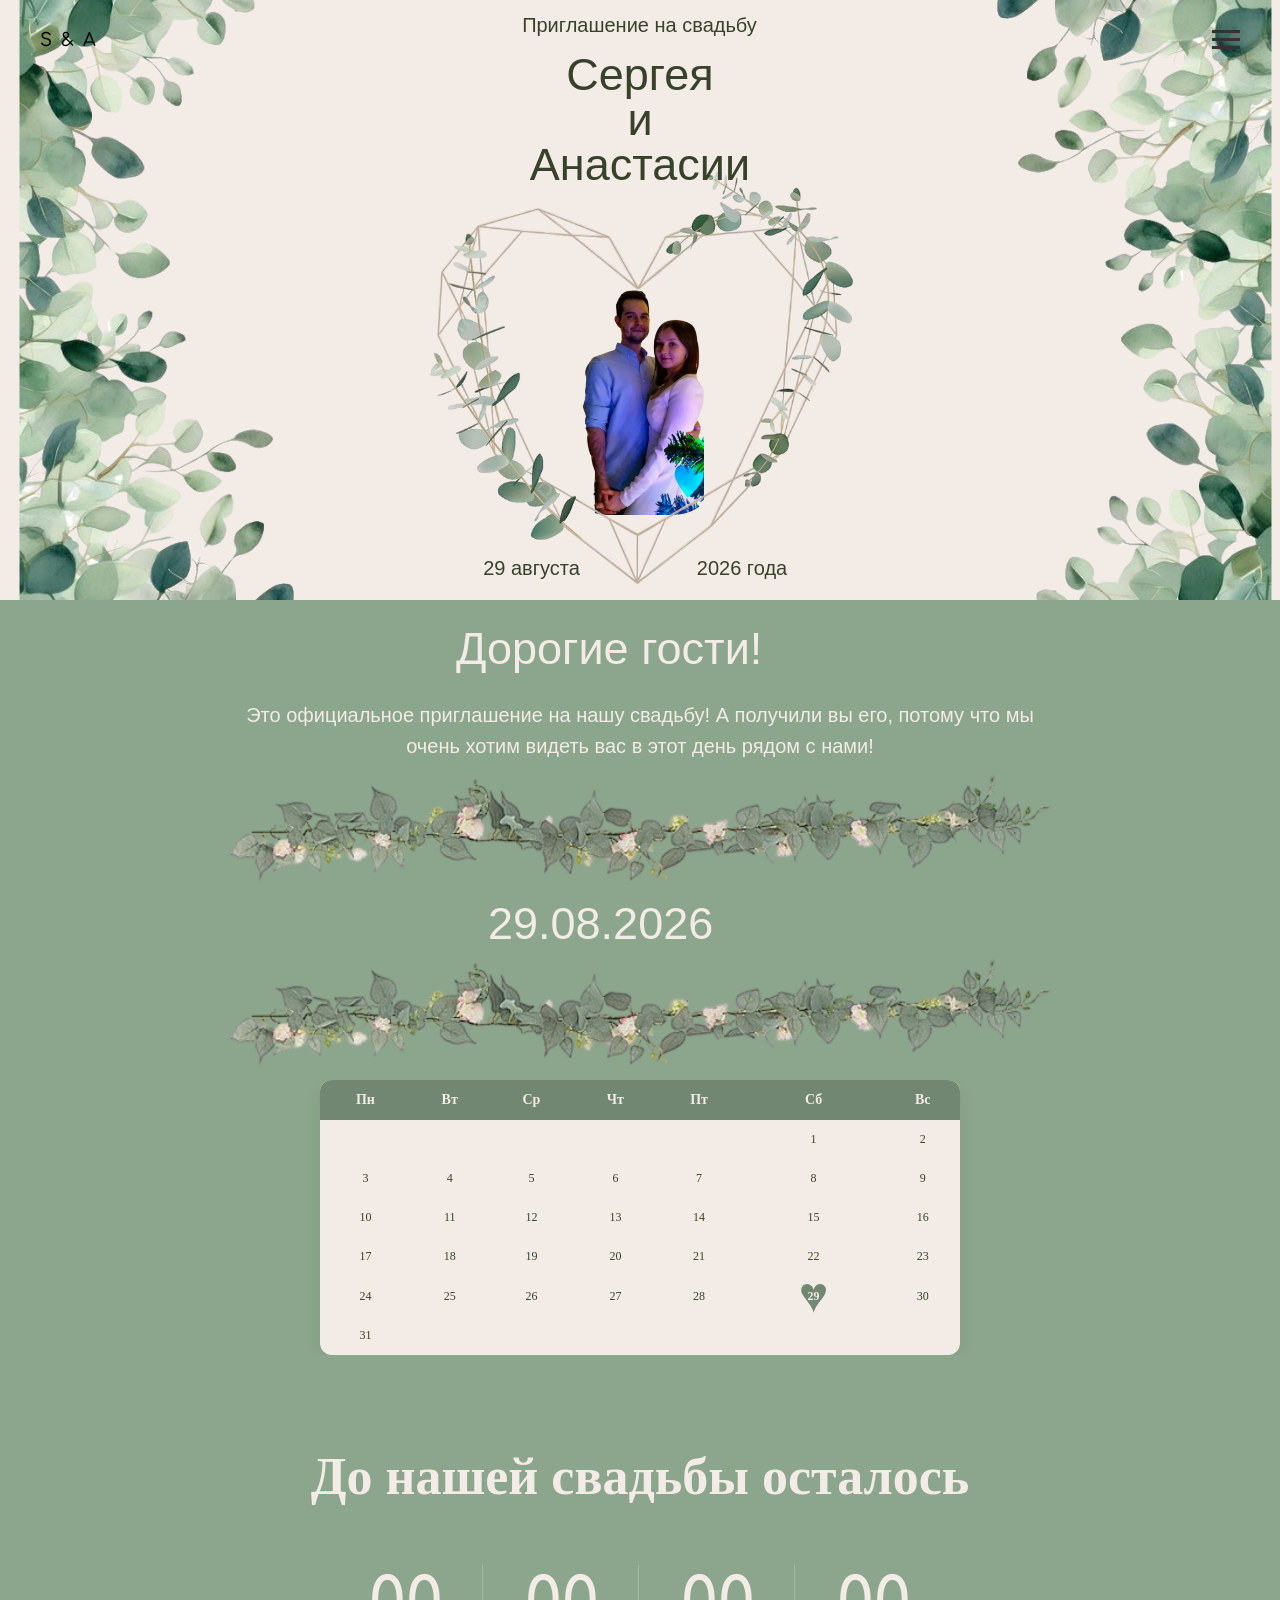
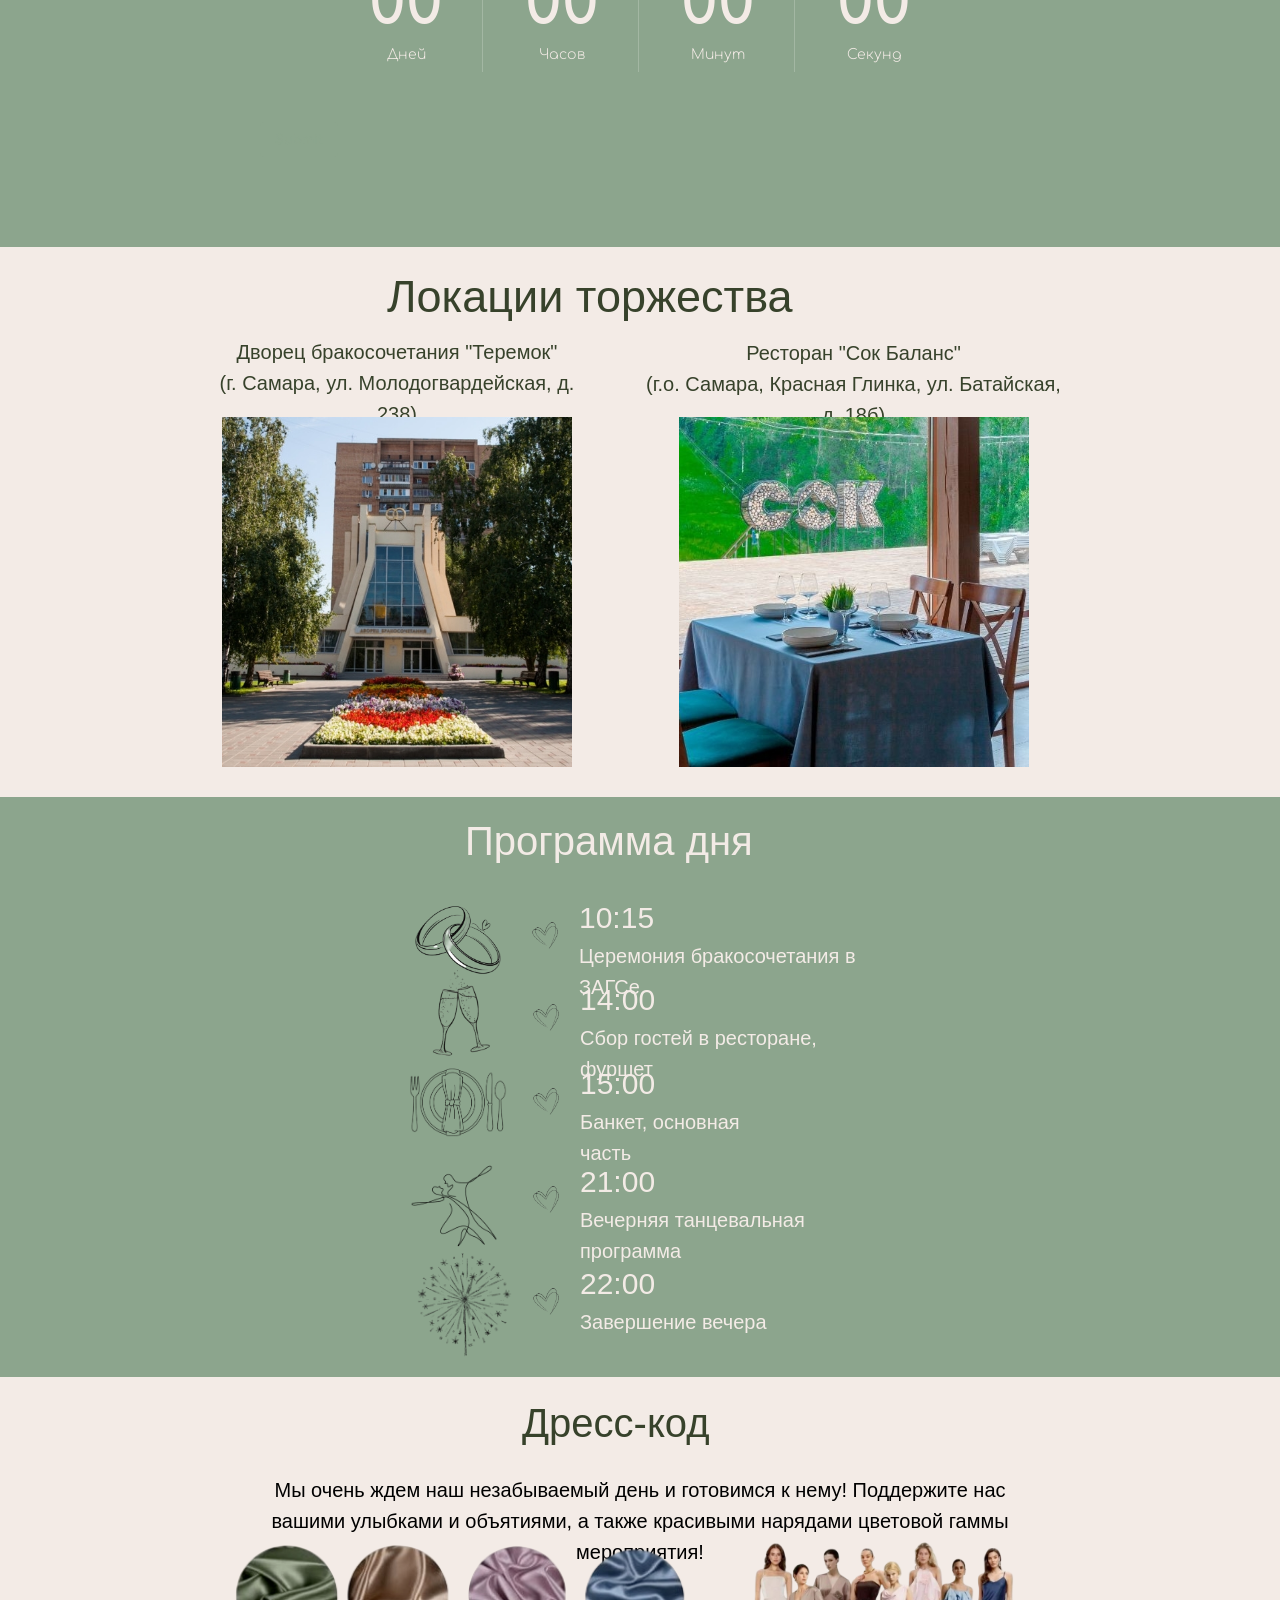
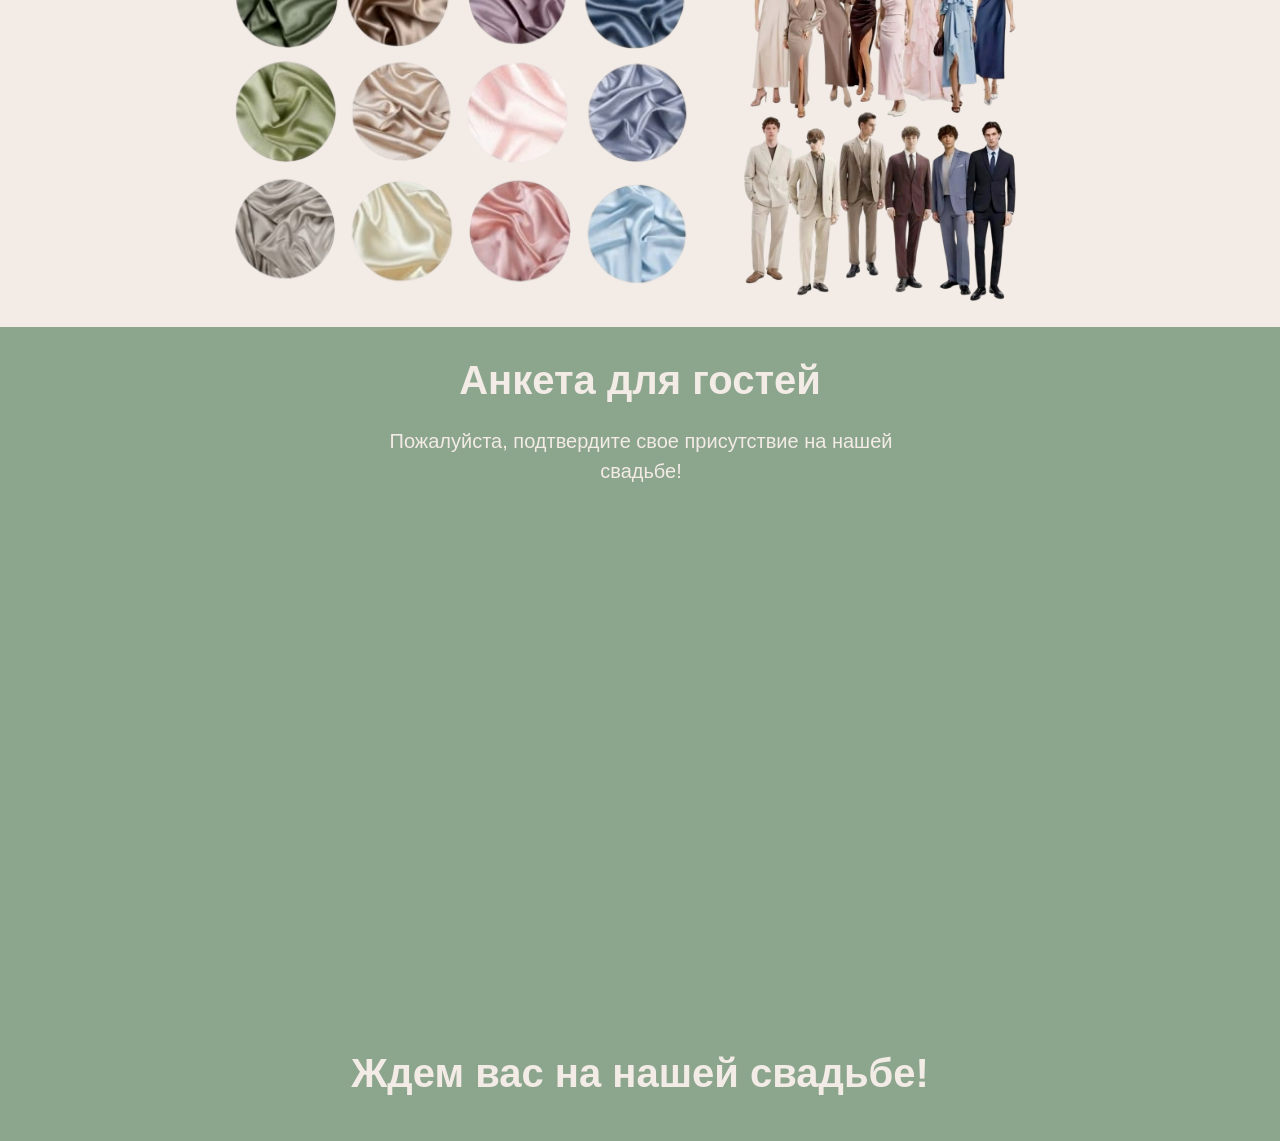
==== commit 1d6ebc23: "first commit" ====
--- a/index.html
+++ b/index.html
@@ -1,5 +1,5 @@
 <!DOCTYPE html> <html> <head> <meta charset="utf-8" /> <meta http-equiv="Content-Type" content="text/html; charset=utf-8" /> <meta name="viewport" content="width=device-width, initial-scale=1.0" /> <!--metatextblock--> <title>Приглашение на свадьбу</title> <meta property="og:url" content="https://shelter-usable-cypress.tilda.ws" /> <meta property="og:title" content="Приглашение на свадьбу" /> <meta property="og:description" content="" /> <meta property="og:type" content="website" /> <link rel="canonical" href="https://shelter-usable-cypress.tilda.ws"> <!--/metatextblock--> <meta name="format-detection" content="telephone=no" /> <meta http-equiv="x-dns-prefetch-control" content="on"> <link rel="dns-prefetch" href="https://ws.tildacdn.com">  <!--favicons--> <link rel="shortcut icon" href="images/tildafavicon.ico" type="image/x-icon"/> <!--/favicons--> <!-- Assets --> <script src="https://neo.tildacdn.com/js/tilda-fallback-1.0.min.js" async charset="utf-8"></script> <link rel="stylesheet" href="css/tilda-grid-3.0.min.css" type="text/css" media="all" onerror="this.loaderr='y';"/> <link rel="stylesheet" href="css/tilda-blocks-page154706653.min.css?t=1784384652" type="text/css" media="all" onerror="this.loaderr='y';" /> <link rel="preconnect" href="https://fonts.gstatic.com"> <link href="https://fonts.googleapis.com/css2?family=Comfortaa:wght@300;400;500;600;700&subset=latin,cyrillic" rel="stylesheet"> <link rel="stylesheet" href="css/tilda-animation-2.0.min.css" type="text/css" media="all" onerror="this.loaderr='y';" /> <link rel="stylesheet" href="css/tilda-menusub-1.1.min.css" type="text/css" media="all" onerror="this.loaderr='y';" /> <link rel="stylesheet" href="css/tilda-menu-widgeticons-1.0.min.css" type="text/css" media="all" onerror="this.loaderr='y';" /> <link rel="stylesheet" href="css/tilda-menu-burger-1.0.min.css" type="text/css" media="all" onerror="this.loaderr='y';" /> <link rel="stylesheet" href="css/tilda-forms-1.0.min.css" type="text/css" media="all" onerror="this.loaderr='y';" /> <link rel="stylesheet" href="css/tilda-cover-1.0.min.css" type="text/css" media="all" onerror="this.loaderr='y';" /> <link rel="stylesheet" href="css/fonts-tildasans.css" type="text/css" media="all" onerror="this.loaderr='y';" /> <script nomodule src="js/tilda-polyfill-1.0.min.js" charset="utf-8"></script> <script type="text/javascript">function t_onReady(func) {if(document.readyState!='loading') {func();} else {document.addEventListener('DOMContentLoaded',func);}}
-function t_onFuncLoad(funcName,okFunc,time) {if(typeof window[funcName]==='function') {okFunc();} else {setTimeout(function() {t_onFuncLoad(funcName,okFunc,time);},(time||100));}}function t396_initialScale(t){var e=document.getElementById("rec"+t);if(e){var i=e.querySelector(".t396__artboard");if(i){window.tn_scale_initial_window_width||(window.tn_scale_initial_window_width=document.documentElement.clientWidth);var a=window.tn_scale_initial_window_width,r=[],n,l=i.getAttribute("data-artboard-screens");if(l){l=l.split(",");for(var o=0;o<l.length;o++)r[o]=parseInt(l[o],10)}else r=[320,480,640,960,1200];for(var o=0;o<r.length;o++){var d=r[o];a>=d&&(n=d)}var _="edit"===window.allrecords.getAttribute("data-tilda-mode"),c="center"===t396_getFieldValue(i,"valign",n,r),s="grid"===t396_getFieldValue(i,"upscale",n,r),w=t396_getFieldValue(i,"height_vh",n,r),g=t396_getFieldValue(i,"height",n,r),u=!!window.opr&&!!window.opr.addons||!!window.opera||-1!==navigator.userAgent.indexOf(" OPR/");if(!_&&c&&!s&&!w&&g&&!u){var h=parseFloat((a/n).toFixed(3)),f=[i,i.querySelector(".t396__carrier"),i.querySelector(".t396__filter")],v=Math.floor(parseInt(g,10)*h)+"px",p;i.style.setProperty("--initial-scale-height",v);for(var o=0;o<f.length;o++)f[o].style.setProperty("height","var(--initial-scale-height)");t396_scaleInitial__getElementsToScale(i).forEach((function(t){t.style.zoom=h}))}}}}function t396_scaleInitial__getElementsToScale(t){return t?Array.prototype.slice.call(t.children).filter((function(t){return t&&(t.classList.contains("t396__elem")||t.classList.contains("t396__group"))})):[]}function t396_getFieldValue(t,e,i,a){var r,n=a[a.length-1];if(!(r=i===n?t.getAttribute("data-artboard-"+e):t.getAttribute("data-artboard-"+e+"-res-"+i)))for(var l=0;l<a.length;l++){var o=a[l];if(!(o<=i)&&(r=o===n?t.getAttribute("data-artboard-"+e):t.getAttribute("data-artboard-"+e+"-res-"+o)))break}return r}window.TN_SCALE_INITIAL_VER="1.0",window.tn_scale_initial_window_width=null;</script> <script src="js/tilda-scripts-3.0.min.js" charset="utf-8" defer onerror="this.loaderr='y';"></script> <script src="js/tilda-blocks-page154706653.min.js?t=1784384652" charset="utf-8" async onerror="this.loaderr='y';"></script> <script src="js/lazyload-1.3.min.export.js" charset="utf-8" async onerror="this.loaderr='y';"></script> <script src="js/tilda-animation-2.0.min.js" charset="utf-8" async onerror="this.loaderr='y';"></script> <script src="js/tilda-menusub-1.1.min.js" charset="utf-8" async onerror="this.loaderr='y';"></script> <script src="js/tilda-menu-1.1.min.js" charset="utf-8" async onerror="this.loaderr='y';"></script> <script src="js/tilda-menu-widgeticons-1.0.min.js" charset="utf-8" async onerror="this.loaderr='y';"></script> <script src="js/tilda-menu-burger-1.0.min.js" charset="utf-8" async onerror="this.loaderr='y';"></script> <script src="js/tilda-zero-1.1.min.js" charset="utf-8" async onerror="this.loaderr='y';"></script> <script src="js/tilda-forms-1.0.min.js" charset="utf-8" async onerror="this.loaderr='y';"></script> <script src="js/tilda-cover-1.0.min.js" charset="utf-8" async onerror="this.loaderr='y';"></script> <script src="js/tilda-zero-forms-1.0.min.js" charset="utf-8" async onerror="this.loaderr='y';"></script> <script src="js/tilda-zero-scale-1.0.min.js" charset="utf-8" async onerror="this.loaderr='y';"></script> <script src="js/tilda-events-1.0.min.js" charset="utf-8" async onerror="this.loaderr='y';"></script> <script type="text/javascript">window.dataLayer=window.dataLayer||[];</script> <script type="text/javascript">(function() {var ttt='cebo';var tt='oog';var re=new RegExp("bot|g" + tt + "le|yandex|baidu|bing|msn|duckduckbot|teoma|slurp|crawler|spider|robot|crawling|fa" + ttt + "ok","i");if((re.test(navigator.userAgent))===false&&typeof(sessionStorage)!='undefined'&&sessionStorage.getItem('visited')!=='y'&&document.visibilityState){var style=document.createElement('style');style.type='text/css';style.innerHTML='@media screen and (min-width: 980px) {.t-records {opacity: 0;}.t-records_animated {-webkit-transition: opacity ease-in-out .2s;-moz-transition: opacity ease-in-out .2s;-o-transition: opacity ease-in-out .2s;transition: opacity ease-in-out .2s;}.t-records.t-records_visible {opacity: 1;}}';document.getElementsByTagName('head')[0].appendChild(style);function t_setvisRecs(){var alr=document.querySelectorAll('.t-records');Array.prototype.forEach.call(alr,function(el) {el.classList.add("t-records_animated");});setTimeout(function() {Array.prototype.forEach.call(alr,function(el) {el.classList.add("t-records_visible");});sessionStorage.setItem("visited","y");},400);}
+function t_onFuncLoad(funcName,okFunc,time) {if(typeof window[funcName]==='function') {okFunc();} else {setTimeout(function() {t_onFuncLoad(funcName,okFunc,time);},(time||100));}}function t396_initialScale(t){var e=document.getElementById("rec"+t);if(e){var i=e.querySelector(".t396__artboard");if(i){window.tn_scale_initial_window_width||(window.tn_scale_initial_window_width=document.documentElement.clientWidth);var a=window.tn_scale_initial_window_width,r=[],n,l=i.getAttribute("data-artboard-screens");if(l){l=l.split(",");for(var o=0;o<l.length;o++)r[o]=parseInt(l[o],10)}else r=[320,480,640,960,1200];for(var o=0;o<r.length;o++){var d=r[o];a>=d&&(n=d)}var _="edit"===window.allrecords.getAttribute("data-tilda-mode"),c="center"===t396_getFieldValue(i,"valign",n,r),s="grid"===t396_getFieldValue(i,"upscale",n,r),w=t396_getFieldValue(i,"height_vh",n,r),g=t396_getFieldValue(i,"height",n,r),u=!!window.opr&&!!window.opr.addons||!!window.opera||-1!==navigator.userAgent.indexOf(" OPR/");if(!_&&c&&!s&&!w&&g&&!u){var h=parseFloat((a/n).toFixed(3)),f=[i,i.querySelector(".t396__carrier"),i.querySelector(".t396__filter")],v=Math.floor(parseInt(g,10)*h)+"px",p;i.style.setProperty("--initial-scale-height",v);for(var o=0;o<f.length;o++)f[o].style.setProperty("height","var(--initial-scale-height)");t396_scaleInitial__getElementsToScale(i).forEach((function(t){t.style.zoom=h}))}}}}function t396_scaleInitial__getElementsToScale(t){return t?Array.prototype.slice.call(t.children).filter((function(t){return t&&(t.classList.contains("t396__elem")||t.classList.contains("t396__group"))})):[]}function t396_getFieldValue(t,e,i,a){var r,n=a[a.length-1];if(!(r=i===n?t.getAttribute("data-artboard-"+e):t.getAttribute("data-artboard-"+e+"-res-"+i)))for(var l=0;l<a.length;l++){var o=a[l];if(!(o<=i)&&(r=o===n?t.getAttribute("data-artboard-"+e):t.getAttribute("data-artboard-"+e+"-res-"+o)))break}return r}window.TN_SCALE_INITIAL_VER="1.0",window.tn_scale_initial_window_width=null;</script> <script src="js/tilda-scripts-3.0.min.js" charset="utf-8" defer onerror="this.loaderr='y';"></script> <script src="js/tilda-blocks-page154706653.min.js?t=1784384652" charset="utf-8" async onerror="this.loaderr='y';"></script> <script src="js/lazyload-1.3.min.export.js" charset="utf-8" async onerror="this.loaderr='y';"></script> <script src="js/tilda-animation-2.0.min.js" charset="utf-8" async onerror="this.loaderr='y';"></script> <script src="js/tilda-menusub-1.1.min.js" charset="utf-8" async onerror="this.loaderr='y';"></script> <script src="js/tilda-menu-1.1.min.js" charset="utf-8" async onerror="this.loaderr='y';"></script> <script src="js/tilda-menu-widgeticons-1.0.min.js" charset="utf-8" async onerror="this.loaderr='y';"></script> <script src="js/tilda-menu-burger-1.0.min.js" charset="utf-8" async onerror="this.loaderr='y';"></script> <script src="js/tilda-zero-1.1.min.js" charset="utf-8" async onerror="this.loaderr='y';"></script> <script src="js/tilda-cover-1.0.min.js" charset="utf-8" async onerror="this.loaderr='y';"></script> <script src="js/tilda-zero-scale-1.0.min.js" charset="utf-8" async onerror="this.loaderr='y';"></script> <script src="js/tilda-events-1.0.min.js" charset="utf-8" async onerror="this.loaderr='y';"></script> <script type="text/javascript">window.dataLayer=window.dataLayer||[];</script> <script type="text/javascript">(function() {var ttt='cebo';var tt='oog';var re=new RegExp("bot|g" + tt + "le|yandex|baidu|bing|msn|duckduckbot|teoma|slurp|crawler|spider|robot|crawling|fa" + ttt + "ok","i");if((re.test(navigator.userAgent))===false&&typeof(sessionStorage)!='undefined'&&sessionStorage.getItem('visited')!=='y'&&document.visibilityState){var style=document.createElement('style');style.type='text/css';style.innerHTML='@media screen and (min-width: 980px) {.t-records {opacity: 0;}.t-records_animated {-webkit-transition: opacity ease-in-out .2s;-moz-transition: opacity ease-in-out .2s;-o-transition: opacity ease-in-out .2s;transition: opacity ease-in-out .2s;}.t-records.t-records_visible {opacity: 1;}}';document.getElementsByTagName('head')[0].appendChild(style);function t_setvisRecs(){var alr=document.querySelectorAll('.t-records');Array.prototype.forEach.call(alr,function(el) {el.classList.add("t-records_animated");});setTimeout(function() {Array.prototype.forEach.call(alr,function(el) {el.classList.add("t-records_visible");});sessionStorage.setItem("visited","y");},400);}
 document.addEventListener('DOMContentLoaded',t_setvisRecs);}})();</script></head> <body class="t-body" style="margin:0;"> <!--allrecords--> <div id="allrecords" data-tilda-export="yes" class="t-records" data-hook="blocks-collection-content-node" data-tilda-project-id="27500483" data-tilda-page-id="154706653" data-tilda-formskey="80e4356f5ba3b8a17fa2650227500483" data-tilda-cookie="no" data-tilda-lazy="yes" data-tilda-root-zone="com" data-tilda-project-country="RU"> <div id="rec2478920603" class="r t-rec t-rec_pt_0 t-rec_pb_0" style="padding-top:0px;padding-bottom:0px; " data-record-type="2432" data-parenttplid="1362"> <!-- T1362 --> <div id="nav2478920603marker"></div> <div class="t1362" data-menu="yes"
 id="nav2478920603" data-full-submenu-mob="y" data-menu-widgeticons-hide="yes"> <div
 class="t-menu-popover t-menu-popover_fullscreen
@@ -108,4 +108,5 @@
 alt='' imgfield='tn_img_1784321536583'
 /> </div> </div> </div> </div> <script>t_onReady(function() {t_onFuncLoad('t396_init',function() {t396_init('2479797373');});});</script> <!-- /T396 --> </div> <div id="rec2479954383" class="r t-rec" style="background-color:#8ca58d; " data-animationappear="off" data-record-type="396" data-bg-color="#8ca58d"> <!-- T396 --> <style>#rec2479954383 .t396__artboard {height:814px;background-color:#8ca58d;}#rec2479954383 .t396__filter {height:814px;}#rec2479954383 .t396__carrier{height:814px;background-position:center center;background-attachment:scroll;background-size:cover;background-repeat:no-repeat;}@media screen and (max-width:1199px) {#rec2479954383 .t396__artboard,#rec2479954383 .t396__filter,#rec2479954383 .t396__carrier {height:560px;}#rec2479954383 .t396__filter {}#rec2479954383 .t396__carrier {background-attachment:scroll;}}@media screen and (max-width:959px) {#rec2479954383 .t396__artboard,#rec2479954383 .t396__filter,#rec2479954383 .t396__carrier {height:798px;}#rec2479954383 .t396__filter {}#rec2479954383 .t396__carrier {background-attachment:scroll;}}@media screen and (max-width:639px) {#rec2479954383 .t396__artboard,#rec2479954383 .t396__filter,#rec2479954383 .t396__carrier {height:543px;}#rec2479954383 .t396__filter {}#rec2479954383 .t396__carrier {background-attachment:scroll;}}@media screen and (max-width:479px) {#rec2479954383 .t396__artboard,#rec2479954383 .t396__filter,#rec2479954383 .t396__carrier {height:593px;}#rec2479954383 .t396__filter {}#rec2479954383 .t396__carrier {background-attachment:scroll;}}#rec2479954383 .tn-elem[data-elem-id="1470210011265"]{color:#f3ebe6;text-align:center;z-index:3;top:12px;;left:calc(50% - 230px + 0px);;width:460px;height:81px;}#rec2479954383 .tn-elem[data-elem-id="1470210011265"] .tn-atom{vertical-align:middle;color:#f3ebe6;font-size:40px;font-family:'Miamanueva',Arial,sans-serif;line-height:1.55;font-weight:700;background-position:center center;border-width:var(--t396-borderwidth,0);border-style:var(--t396-borderstyle,solid);border-color:var(--t396-bordercolor,transparent);transition:background-color var(--t396-speedhover,0s) ease-in-out,color var(--t396-speedhover,0s) ease-in-out,border-color var(--t396-speedhover,0s) ease-in-out,box-shadow var(--t396-shadowshoverspeed,0.2s) ease-in-out;--t396-shadow-text-opacity:100%;text-shadow:var(--t396-shadow-text-x,0px) var(--t396-shadow-text-y,0px) var(--t396-shadow-text-blur,0px) rgba(var(--t396-shadow-text-color),var(--t396-shadow-text-opacity,100%));}@media screen and (max-width:1199px){#rec2479954383 .tn-elem[data-elem-id="1470210011265"]{display:table;top:128px;;left:calc(50% - 230px + 0px);;width:940px;}#rec2479954383 .tn-elem[data-elem-id="1470210011265"] .tn-atom{white-space:normal;font-size:44px;background-size:cover;}}@media screen and (max-width:959px){#rec2479954383 .tn-elem[data-elem-id="1470210011265"]{display:table;top:0px;;left:calc(50% - 230px + 1px);;width:433px;}#rec2479954383 .tn-elem[data-elem-id="1470210011265"] .tn-atom{white-space:normal;font-size:40px;line-height:1.2;background-size:cover;}}@media screen and (max-width:639px){#rec2479954383 .tn-elem[data-elem-id="1470210011265"]{display:table;top:115px;;left:calc(50% - 230px + 0px);;width:430px;}#rec2479954383 .tn-elem[data-elem-id="1470210011265"] .tn-atom{white-space:normal;font-size:28px;background-size:cover;}}@media screen and (max-width:479px){#rec2479954383 .tn-elem[data-elem-id="1470210011265"]{display:table;top:0px;;left:calc(50% - 230px + 1px);;width:289px;height:60px;}#rec2479954383 .tn-elem[data-elem-id="1470210011265"] .tn-atom{white-space:normal;font-size:25px;background-size:cover;}}#rec2479954383 .tn-elem[data-elem-id="1784377319447000001"]{color:#f3ebe6;text-align:center;z-index:3;top:701px;;left:calc(50% - 340px + 0px);;width:680px;height:90px;}#rec2479954383 .tn-elem[data-elem-id="1784377319447000001"] .tn-atom{vertical-align:middle;color:#f3ebe6;font-size:40px;font-family:'Miamanueva',Arial,sans-serif;line-height:1.55;font-weight:700;background-position:center center;border-width:var(--t396-borderwidth,0);border-style:var(--t396-borderstyle,solid);border-color:var(--t396-bordercolor,transparent);transition:background-color var(--t396-speedhover,0s) ease-in-out,color var(--t396-speedhover,0s) ease-in-out,border-color var(--t396-speedhover,0s) ease-in-out,box-shadow var(--t396-shadowshoverspeed,0.2s) ease-in-out;--t396-shadow-text-opacity:100%;text-shadow:var(--t396-shadow-text-x,0px) var(--t396-shadow-text-y,0px) var(--t396-shadow-text-blur,0px) rgba(var(--t396-shadow-text-color),var(--t396-shadow-text-opacity,100%));}@media screen and (max-width:1199px){#rec2479954383 .tn-elem[data-elem-id="1784377319447000001"]{display:table;top:138px;;left:calc(50% - 340px + 10px);;width:940px;}#rec2479954383 .tn-elem[data-elem-id="1784377319447000001"] .tn-atom{white-space:normal;font-size:44px;background-size:cover;}}@media screen and (max-width:959px){#rec2479954383 .tn-elem[data-elem-id="1784377319447000001"]{display:table;top:676px;;left:calc(50% - 340px + 0px);;width:460px;height:96px;}#rec2479954383 .tn-elem[data-elem-id="1784377319447000001"] .tn-atom{white-space:normal;font-size:40px;line-height:1.2;background-size:cover;}}@media screen and (max-width:639px){#rec2479954383 .tn-elem[data-elem-id="1784377319447000001"]{display:table;top:125px;;left:calc(50% - 340px + 10px);;width:430px;}#rec2479954383 .tn-elem[data-elem-id="1784377319447000001"] .tn-atom{white-space:normal;font-size:28px;background-size:cover;}}@media screen and (max-width:479px){#rec2479954383 .tn-elem[data-elem-id="1784377319447000001"]{display:table;top:516px;;left:calc(50% - 340px + 1px);;width:289px;height:60px;}#rec2479954383 .tn-elem[data-elem-id="1784377319447000001"] .tn-atom{white-space:normal;font-size:25px;background-size:cover;}}#rec2479954383 .tn-elem[data-elem-id="1481028460033"]{color:#f3ebe6;text-align:center;z-index:3;top:99px;;left:calc(50% - 269.5px + 1px);;width:539px;height:auto;}#rec2479954383 .tn-elem[data-elem-id="1481028460033"] .tn-atom{vertical-align:middle;color:#f3ebe6;font-size:20px;font-family:'Forum',Arial,sans-serif;line-height:1.5;font-weight:400;background-position:center center;border-width:var(--t396-borderwidth,0);border-style:var(--t396-borderstyle,solid);border-color:var(--t396-bordercolor,transparent);transition:background-color var(--t396-speedhover,0s) ease-in-out,color var(--t396-speedhover,0s) ease-in-out,border-color var(--t396-speedhover,0s) ease-in-out,box-shadow var(--t396-shadowshoverspeed,0.2s) ease-in-out;--t396-shadow-text-opacity:100%;text-shadow:var(--t396-shadow-text-x,0px) var(--t396-shadow-text-y,0px) var(--t396-shadow-text-blur,0px) rgba(var(--t396-shadow-text-color),var(--t396-shadow-text-opacity,100%));}@media screen and (max-width:1199px){#rec2479954383 .tn-elem[data-elem-id="1481028460033"]{display:table;top:213px;;left:calc(50% - 269.5px + 0px);;width:px;height:auto;}#rec2479954383 .tn-elem[data-elem-id="1481028460033"] .tn-atom{white-space:normal;font-size:22px;background-size:cover;}}@media screen and (max-width:959px){#rec2479954383 .tn-elem[data-elem-id="1481028460033"]{display:table;top:90px;;left:calc(50% - 269.5px + 0px);;width:580px;height:auto;}#rec2479954383 .tn-elem[data-elem-id="1481028460033"] .tn-atom{white-space:normal;background-size:cover;}}@media screen and (max-width:639px){#rec2479954383 .tn-elem[data-elem-id="1481028460033"]{display:table;top:209px;;left:calc(50% - 269.5px + 0px);;width:430px;height:auto;}#rec2479954383 .tn-elem[data-elem-id="1481028460033"] .tn-atom{white-space:normal;font-size:20px;line-height:1.45;background-size:cover;}}@media screen and (max-width:479px){#rec2479954383 .tn-elem[data-elem-id="1481028460033"]{display:table;top:53px;;left:calc(50% - 269.5px + 0px);;width:280px;height:auto;}#rec2479954383 .tn-elem[data-elem-id="1481028460033"] .tn-atom{white-space:normal;background-size:cover;}}#rec2479954383 .tn-elem[data-elem-id="1784371345711"]{z-index:3;top:148px;;left:calc(50% - 600px + 296px);;width:608px;height:auto;}#rec2479954383 .tn-elem[data-elem-id="1784371345711"] .tn-atom{background-position:center center;border-width:var(--t396-borderwidth,0);border-style:var(--t396-borderstyle,solid);border-color:var(--t396-bordercolor,transparent);transition:background-color var(--t396-speedhover,0s) ease-in-out,color var(--t396-speedhover,0s) ease-in-out,border-color var(--t396-speedhover,0s) ease-in-out,box-shadow var(--t396-shadowshoverspeed,0.2s) ease-in-out;}@media screen and (max-width:1199px){#rec2479954383 .tn-elem[data-elem-id="1784371345711"]{display:table;height:auto;}}@media screen and (max-width:959px){#rec2479954383 .tn-elem[data-elem-id="1784371345711"]{display:table;top:130px;;left:calc(50% - 320px + 16px);;width:608px;height:auto;}}@media screen and (max-width:639px){#rec2479954383 .tn-elem[data-elem-id="1784371345711"]{display:table;height:auto;}}@media screen and (max-width:479px){#rec2479954383 .tn-elem[data-elem-id="1784371345711"]{display:table;top:116px;;left:calc(50% - 160px + 7px);;width:307px;height:auto;}}</style> <div class='t396'> <div class="t396__artboard" data-artboard-recid="2479954383" data-artboard-screens="320,480,640,960,1200" data-artboard-height="814" data-artboard-valign="center" data-artboard-upscale="grid" data-artboard-height-res-320="593" data-artboard-height-res-480="543" data-artboard-height-res-640="798" data-artboard-height-res-960="560"> <div class="t396__carrier" data-artboard-recid="2479954383"></div> <div class="t396__filter" data-artboard-recid="2479954383"></div> <div class='t396__elem tn-elem tn-elem__24799543831470210011265' data-elem-id='1470210011265' data-elem-type='text' data-field-top-value="12" data-field-left-value="0" data-field-height-value="81" data-field-width-value="460" data-field-axisy-value="top" data-field-axisx-value="center" data-field-container-value="grid" data-field-topunits-value="px" data-field-leftunits-value="px" data-field-heightunits-value="px" data-field-widthunits-value="px" data-field-textfit-value="fixedsize" data-field-fontsize-value="40" data-field-top-res-320-value="0" data-field-left-res-320-value="1" data-field-height-res-320-value="60" data-field-width-res-320-value="289" data-field-fontsize-res-320-value="25" data-field-top-res-480-value="115" data-field-left-res-480-value="0" data-field-width-res-480-value="430" data-field-fontsize-res-480-value="28" data-field-top-res-640-value="0" data-field-left-res-640-value="1" data-field-width-res-640-value="433" data-field-fontsize-res-640-value="40" data-field-top-res-960-value="128" data-field-left-res-960-value="0" data-field-width-res-960-value="940" data-field-fontsize-res-960-value="44"> <div class='tn-atom'field='tn_text_1470210011265'>Анкета для гостей</div> </div> <div class='t396__elem tn-elem tn-elem__24799543831784377319447000001' data-elem-id='1784377319447000001' data-elem-type='text' data-field-top-value="701" data-field-left-value="0" data-field-height-value="90" data-field-width-value="680" data-field-axisy-value="top" data-field-axisx-value="center" data-field-container-value="grid" data-field-topunits-value="px" data-field-leftunits-value="px" data-field-heightunits-value="px" data-field-widthunits-value="px" data-field-textfit-value="fixedsize" data-field-fontsize-value="40" data-field-top-res-320-value="516" data-field-left-res-320-value="1" data-field-height-res-320-value="60" data-field-width-res-320-value="289" data-field-fontsize-res-320-value="25" data-field-top-res-480-value="125" data-field-left-res-480-value="10" data-field-width-res-480-value="430" data-field-fontsize-res-480-value="28" data-field-top-res-640-value="676" data-field-left-res-640-value="0" data-field-height-res-640-value="96" data-field-width-res-640-value="460" data-field-fontsize-res-640-value="40" data-field-top-res-960-value="138" data-field-left-res-960-value="10" data-field-width-res-960-value="940" data-field-fontsize-res-960-value="44"> <div class='tn-atom'field='tn_text_1784377319447000001'>Ждем вас на нашей свадьбе!</div> </div> <div class='t396__elem tn-elem tn-elem__24799543831481028460033' data-elem-id='1481028460033' data-elem-type='text' data-field-top-value="99" data-field-left-value="1" data-field-height-value="30" data-field-width-value="539" data-field-axisy-value="top" data-field-axisx-value="center" data-field-container-value="grid" data-field-topunits-value="px" data-field-leftunits-value="px" data-field-heightunits-value="px" data-field-widthunits-value="px" data-field-textfit-value="autoheight" data-field-fontsize-value="20" data-field-top-res-320-value="53" data-field-left-res-320-value="0" data-field-width-res-320-value="280" data-field-top-res-480-value="209" data-field-left-res-480-value="0" data-field-width-res-480-value="430" data-field-fontsize-res-480-value="20" data-field-top-res-640-value="90" data-field-left-res-640-value="0" data-field-width-res-640-value="580" data-field-top-res-960-value="213" data-field-left-res-960-value="0" data-field-fontsize-res-960-value="22"> <div class='tn-atom'field='tn_text_1481028460033'>Пожалуйста, подтвердите свое присутствие на нашей свадьбе!</div> </div> <div class='t396__elem tn-elem tn-elem__24799543831784371345711' data-elem-id='1784371345711' data-elem-type='form' data-field-top-value="148" data-field-left-value="296" data-field-height-value="523" data-field-width-value="608" data-field-axisy-value="top" data-field-axisx-value="left" data-field-container-value="grid" data-field-topunits-value="px" data-field-leftunits-value="px" data-field-heightunits-value="px" data-field-widthunits-value="px" data-field-heightmode-value="hug" data-field-top-res-320-value="116" data-field-left-res-320-value="7" data-field-width-res-320-value="307" data-field-top-res-640-value="130" data-field-left-res-640-value="16" data-field-height-res-640-value="523" data-field-width-res-640-value="608" data-field-container-res-640-value="grid" data-field-inputpos-value="v" data-field-inputfontfamily-value="Forum" data-field-inputfontsize-value="20" data-field-inputfontweight-value="300" data-field-inputcolor-value="#8ca58d" data-field-inputbgcolor-value="#f3ebe6" data-field-inputbordercolor-value="#000000" data-field-inputbordersize-value="1" data-field-inputheight-value="50" data-field-inputmargbottom-value="20" data-field-inputmargright-value="20" data-field-inputtitlefontsize-value="20" data-field-inputtitlefontweight-value="400" data-field-inputtitlecolor-value="#f3ebe6" data-field-inputtitlemargbottom-value="5" data-field-inputelsfontweight-value="400" data-field-inputelsfontsize-value="15" data-field-togglesize-value="20" data-field-togglebordersize-value="2" data-field-buttontitle-value="Отправить" data-field-buttoncolor-value="#ffffff" data-field-buttonbgcolor-value="#000000" data-field-buttonradius-value="20" data-field-buttonwidth-value="160" data-field-buttonheight-value="50" data-field-buttonfontfamily-value="var(--t-text-font,Arial)" data-field-buttonfontsize-value="14" data-field-buttonfontweight-value="600" data-field-inputfontsize-res-320-value="9" data-field-inputheight-res-320-value="25" data-field-inputtitlefontsize-res-320-value="10" data-field-buttonwidth-res-320-value="80" data-field-buttonheight-res-320-value="25" data-field-buttonfontsize-res-320-value="8"> <div class='tn-atom tn-atom__form'></div> <!--googleoff: all--> <!--noindex--> <div data-nosnippet="true" class="tn-atom__inputs-wrapp" style="display:none;"> <div class="tn-atom__inputs-data" data-value="[{&quot;lid&quot;:&quot;1784371345711&quot;,&quot;ls&quot;:&quot;10&quot;,&quot;loff&quot;:&quot;&quot;,&quot;li_parent_id&quot;:&quot;&quot;,&quot;li_type&quot;:&quot;nm&quot;,&quot;li_ph&quot;:&quot;\u0412\u0432\u0435\u0434\u0438\u0442\u0435 \u0424\u0418\u041e&quot;,&quot;li_title&quot;:&quot;\u0424\u0418\u041e&quot;,&quot;li_req&quot;:&quot;y&quot;,&quot;li_nm&quot;:&quot;Name&quot;},{&quot;lid&quot;:&quot;1784371345712&quot;,&quot;ls&quot;:&quot;20&quot;,&quot;loff&quot;:&quot;&quot;,&quot;li_parent_id&quot;:&quot;&quot;,&quot;li_type&quot;:&quot;sb&quot;,&quot;li_title&quot;:&quot;\u0418\u043d\u0444\u043e\u0440\u043c\u0430\u0446\u0438\u044f \u043e \u043f\u0440\u0438\u0441\u0443\u0442\u0441\u0442\u0432\u0438\u0438 (\u0432\u044b\u0431\u043e\u0440 \u0432\u0430\u0440\u0438\u0430\u043d\u0442\u0430 \u0438\u0437 \u0432\u044b\u043f\u0430\u0434\u0430\u044e\u0449\u0435\u0433\u043e \u043c\u0435\u043d\u044e)&quot;,&quot;li_variants&quot;:&quot;\u0411\u0443\u0434\u0443 \u043f\u0440\u0438\u0441\u0443\u0442\u0441\u0442\u0432\u043e\u0432\u0430\u0442\u044c \u0438 \u0432 \u0417\u0410\u0413\u0421\u0435, \u0438 \u0432 \u0440\u0435\u0441\u0442\u043e\u0440\u0430\u043d\u0435\n\u0411\u0443\u0434\u0443 \u043f\u0440\u0438\u0441\u0443\u0442\u0441\u0442\u0432\u043e\u0432\u0430\u0442\u044c \u0442\u043e\u043b\u044c\u043a\u043e \u0432 \u0417\u0410\u0413\u0421\u0435\n\u0411\u0443\u0434\u0443 \u043f\u0440\u0438\u0441\u0443\u0442\u0441\u0442\u0432\u043e\u0432\u0430\u0442\u044c \u0442\u043e\u043b\u044c\u043a\u043e \u0432 \u0440\u0435\u0441\u0442\u043e\u0440\u0430\u043d\u0435\n\u041d\u0435 \u0441\u043c\u043e\u0433\u0443 \u043f\u0440\u0438\u0441\u0443\u0442\u0441\u0442\u0432\u043e\u0432\u0430\u0442\u044c&quot;,&quot;li_defselitem&quot;:&quot;1&quot;,&quot;li_req&quot;:&quot;y&quot;,&quot;li_nm&quot;:&quot;\u0418\u043d\u0444\u043e\u0440\u043c\u0430\u0446\u0438\u044f \u043e \u043f\u0440\u0438\u0441\u0443\u0442\u0441\u0442\u0432\u0438\u0438 (\u0432\u044b\u0431\u043e\u0440 \u0432\u0430\u0440\u0438\u0430\u043d\u0442\u0430 \u0438\u0437 \u0432\u044b\u043f\u0430\u0434\u0430\u044e\u0449\u0435\u0433\u043e \u043c\u0435\u043d\u044e)&quot;},{&quot;lid&quot;:&quot;1784371478809&quot;,&quot;ls&quot;:&quot;30&quot;,&quot;loff&quot;:&quot;&quot;,&quot;li_parent_id&quot;:&quot;&quot;,&quot;li_type&quot;:&quot;qn&quot;,&quot;li_ph&quot;:&quot;\u041a\u043e\u043b\u0438\u0447\u0435\u0441\u0442\u0432\u043e \u0433\u043e\u0441\u0442\u0435\u0439 \u043e\u0442 \u0432\u0430\u0448\u0435\u0439 \u0441\u0435\u043c\u044c\u0438&quot;,&quot;li_title&quot;:&quot;\u041a\u043e\u043b\u0438\u0447\u0435\u0441\u0442\u0432\u043e \u0433\u043e\u0441\u0442\u0435\u0439 \u043e\u0442 \u0432\u0430\u0448\u0435\u0439 \u0441\u0435\u043c\u044c\u0438&quot;,&quot;li_value&quot;:&quot;1&quot;,&quot;li_req&quot;:&quot;y&quot;,&quot;li_nm&quot;:&quot;\u041a\u043e\u043b\u0438\u0447\u0435\u0441\u0442\u0432\u043e \u0433\u043e\u0441\u0442\u0435\u0439 \u043e\u0442 \u0432\u0430\u0448\u0435\u0439 \u0441\u0435\u043c\u044c\u0438&quot;},{&quot;lid&quot;:&quot;1784372240156&quot;,&quot;ls&quot;:&quot;40&quot;,&quot;loff&quot;:&quot;&quot;,&quot;li_parent_id&quot;:&quot;&quot;,&quot;li_type&quot;:&quot;ta&quot;,&quot;li_ph&quot;:&quot;\u0414\u043e\u043f\u043e\u043b\u043d\u0438\u0442\u0435\u043b\u044c\u043d\u0430\u044f \u0438\u043d\u0444\u043e\u0440\u043c\u0430\u0446\u0438\u044f&quot;,&quot;li_title&quot;:&quot;\u041f\u0440\u0435\u0434\u043f\u043e\u0447\u0442\u0435\u043d\u0438\u044f \u043f\u043e \u0435\u0434\u0435, \u043d\u0430\u043f\u0438\u0442\u043a\u0430\u043c, \u043d\u0430\u043b\u0438\u0447\u0438\u0438 \u0430\u043b\u043b\u0435\u0440\u0433\u0438\u0438 \u043d\u0430 \u043f\u0440\u043e\u0434\u0443\u043a\u0442\u044b \u0438 \u043f\u0440\u043e\u0447\u0435\u0435&quot;,&quot;li_rows&quot;:&quot;4&quot;,&quot;li_nm&quot;:&quot;\u041f\u0440\u0435\u0434\u043f\u043e\u0447\u0442\u0435\u043d\u0438\u044f \u043f\u043e \u0435\u0434\u0435, \u043d\u0430\u043f\u0438\u0442\u043a\u0430\u043c, \u043d\u0430\u043b\u0438\u0447\u0438\u0438 \u0430\u043b\u043b\u0435\u0440\u0433\u0438\u0438 \u043d\u0430 \u043f\u0440\u043e\u0434\u0443\u043a\u0442\u044b \u0438 \u043f\u0440\u043e\u0447\u0435\u0435&quot;}]"></div> <textarea class="tn-atom__inputs-textarea">[{"lid":"1784371345711","ls":"10","loff":"","li_parent_id":"","li_type":"nm","li_ph":"\u0412\u0432\u0435\u0434\u0438\u0442\u0435 \u0424\u0418\u041e","li_title":"\u0424\u0418\u041e","li_req":"y","li_nm":"Name"},{"lid":"1784371345712","ls":"20","loff":"","li_parent_id":"","li_type":"sb","li_title":"\u0418\u043d\u0444\u043e\u0440\u043c\u0430\u0446\u0438\u044f \u043e \u043f\u0440\u0438\u0441\u0443\u0442\u0441\u0442\u0432\u0438\u0438 (\u0432\u044b\u0431\u043e\u0440 \u0432\u0430\u0440\u0438\u0430\u043d\u0442\u0430 \u0438\u0437 \u0432\u044b\u043f\u0430\u0434\u0430\u044e\u0449\u0435\u0433\u043e \u043c\u0435\u043d\u044e)","li_variants":"\u0411\u0443\u0434\u0443 \u043f\u0440\u0438\u0441\u0443\u0442\u0441\u0442\u0432\u043e\u0432\u0430\u0442\u044c \u0438 \u0432 \u0417\u0410\u0413\u0421\u0435, \u0438 \u0432 \u0440\u0435\u0441\u0442\u043e\u0440\u0430\u043d\u0435\n\u0411\u0443\u0434\u0443 \u043f\u0440\u0438\u0441\u0443\u0442\u0441\u0442\u0432\u043e\u0432\u0430\u0442\u044c \u0442\u043e\u043b\u044c\u043a\u043e \u0432 \u0417\u0410\u0413\u0421\u0435\n\u0411\u0443\u0434\u0443 \u043f\u0440\u0438\u0441\u0443\u0442\u0441\u0442\u0432\u043e\u0432\u0430\u0442\u044c \u0442\u043e\u043b\u044c\u043a\u043e \u0432 \u0440\u0435\u0441\u0442\u043e\u0440\u0430\u043d\u0435\n\u041d\u0435 \u0441\u043c\u043e\u0433\u0443 \u043f\u0440\u0438\u0441\u0443\u0442\u0441\u0442\u0432\u043e\u0432\u0430\u0442\u044c","li_defselitem":"1","li_req":"y","li_nm":"\u0418\u043d\u0444\u043e\u0440\u043c\u0430\u0446\u0438\u044f \u043e \u043f\u0440\u0438\u0441\u0443\u0442\u0441\u0442\u0432\u0438\u0438 (\u0432\u044b\u0431\u043e\u0440 \u0432\u0430\u0440\u0438\u0430\u043d\u0442\u0430 \u0438\u0437 \u0432\u044b\u043f\u0430\u0434\u0430\u044e\u0449\u0435\u0433\u043e \u043c\u0435\u043d\u044e)"},{"lid":"1784371478809","ls":"30","loff":"","li_parent_id":"","li_type":"qn","li_ph":"\u041a\u043e\u043b\u0438\u0447\u0435\u0441\u0442\u0432\u043e \u0433\u043e\u0441\u0442\u0435\u0439 \u043e\u0442 \u0432\u0430\u0448\u0435\u0439 \u0441\u0435\u043c\u044c\u0438","li_title":"\u041a\u043e\u043b\u0438\u0447\u0435\u0441\u0442\u0432\u043e \u0433\u043e\u0441\u0442\u0435\u0439 \u043e\u0442 \u0432\u0430\u0448\u0435\u0439 \u0441\u0435\u043c\u044c\u0438","li_value":"1","li_req":"y","li_nm":"\u041a\u043e\u043b\u0438\u0447\u0435\u0441\u0442\u0432\u043e \u0433\u043e\u0441\u0442\u0435\u0439 \u043e\u0442 \u0432\u0430\u0448\u0435\u0439 \u0441\u0435\u043c\u044c\u0438"},{"lid":"1784372240156","ls":"40","loff":"","li_parent_id":"","li_type":"ta","li_ph":"\u0414\u043e\u043f\u043e\u043b\u043d\u0438\u0442\u0435\u043b\u044c\u043d\u0430\u044f \u0438\u043d\u0444\u043e\u0440\u043c\u0430\u0446\u0438\u044f","li_title":"\u041f\u0440\u0435\u0434\u043f\u043e\u0447\u0442\u0435\u043d\u0438\u044f \u043f\u043e \u0435\u0434\u0435, \u043d\u0430\u043f\u0438\u0442\u043a\u0430\u043c, \u043d\u0430\u043b\u0438\u0447\u0438\u0438 \u0430\u043b\u043b\u0435\u0440\u0433\u0438\u0438 \u043d\u0430 \u043f\u0440\u043e\u0434\u0443\u043a\u0442\u044b \u0438 \u043f\u0440\u043e\u0447\u0435\u0435","li_rows":"4","li_nm":"\u041f\u0440\u0435\u0434\u043f\u043e\u0447\u0442\u0435\u043d\u0438\u044f \u043f\u043e \u0435\u0434\u0435, \u043d\u0430\u043f\u0438\u0442\u043a\u0430\u043c, \u043d\u0430\u043b\u0438\u0447\u0438\u0438 \u0430\u043b\u043b\u0435\u0440\u0433\u0438\u0438 \u043d\u0430 \u043f\u0440\u043e\u0434\u0443\u043a\u0442\u044b \u0438 \u043f\u0440\u043e\u0447\u0435\u0435"}]</textarea> </div> <!-- Form export deps: css/tilda-zero-form-errorbox.min.css css/tilda-zero-form-horizontal.min.css js/tilda-phone-mask-1.1.min.js css/tilda-date-picker-1.0.min.css js/tilda-date-picker-1.0.min.js js/tilda-calc-1.0.min.js js/tilda-upwidget-1.1.min.js js/uploadcare-3.x.full.min.js js/uploadcare-3.x.min.js js/tilda-range-1.0.min.js css/tilda-range-1.0.min.css js/tilda-img-select-1.0.min.js css/tilda-img-select-1.0.min.css js/tilda-conditional-form-1.0.min.js --> <!--/noindex--> <!--googleon: all--> </div> </div> </div> <script>t_onReady(function() {t_onFuncLoad('t396_init',function() {t396_init('2479954383');});});</script> <!-- /T396 --> </div> </div> <!--/allrecords-->
  <!-- Stat --> <script type="text/javascript">if(!window.mainTracker) {window.mainTracker='tilda';}
-window.tildastatcookie='no';setTimeout(function(){(function(d,w,k,o,g) {var n=d.getElementsByTagName(o)[0],s=d.createElement(o),f=function(){n.parentNode.insertBefore(s,n);};s.type="text/javascript";s.async=true;s.key=k;s.id="tildastatscript";s.src=g;if(w.opera=="[object Opera]") {d.addEventListener("DOMContentLoaded",f,false);} else {f();}})(document,window,'6317826359db80bb8ded33939fee6936','script','js/tilda-stat-1.0.min.js');},2000);</script> </body> </html>+window.tildastatcookie='no';setTimeout(function(){(function(d,w,k,o,g) {var n=d.getElementsByTagName(o)[0],s=d.createElement(o),f=function(){n.parentNode.insertBefore(s,n);};s.type="text/javascript";s.async=true;s.key=k;s.id="tildastatscript";s.src=g;if(w.opera=="[object Opera]") {d.addEventListener("DOMContentLoaded",f,false);} else {f();}})(document,window,'6317826359db80bb8ded33939fee6936','script','js/tilda-stat-1.0.min.js');},2000);</script>
+<script src="js/forms.js"></script> </body> </html>
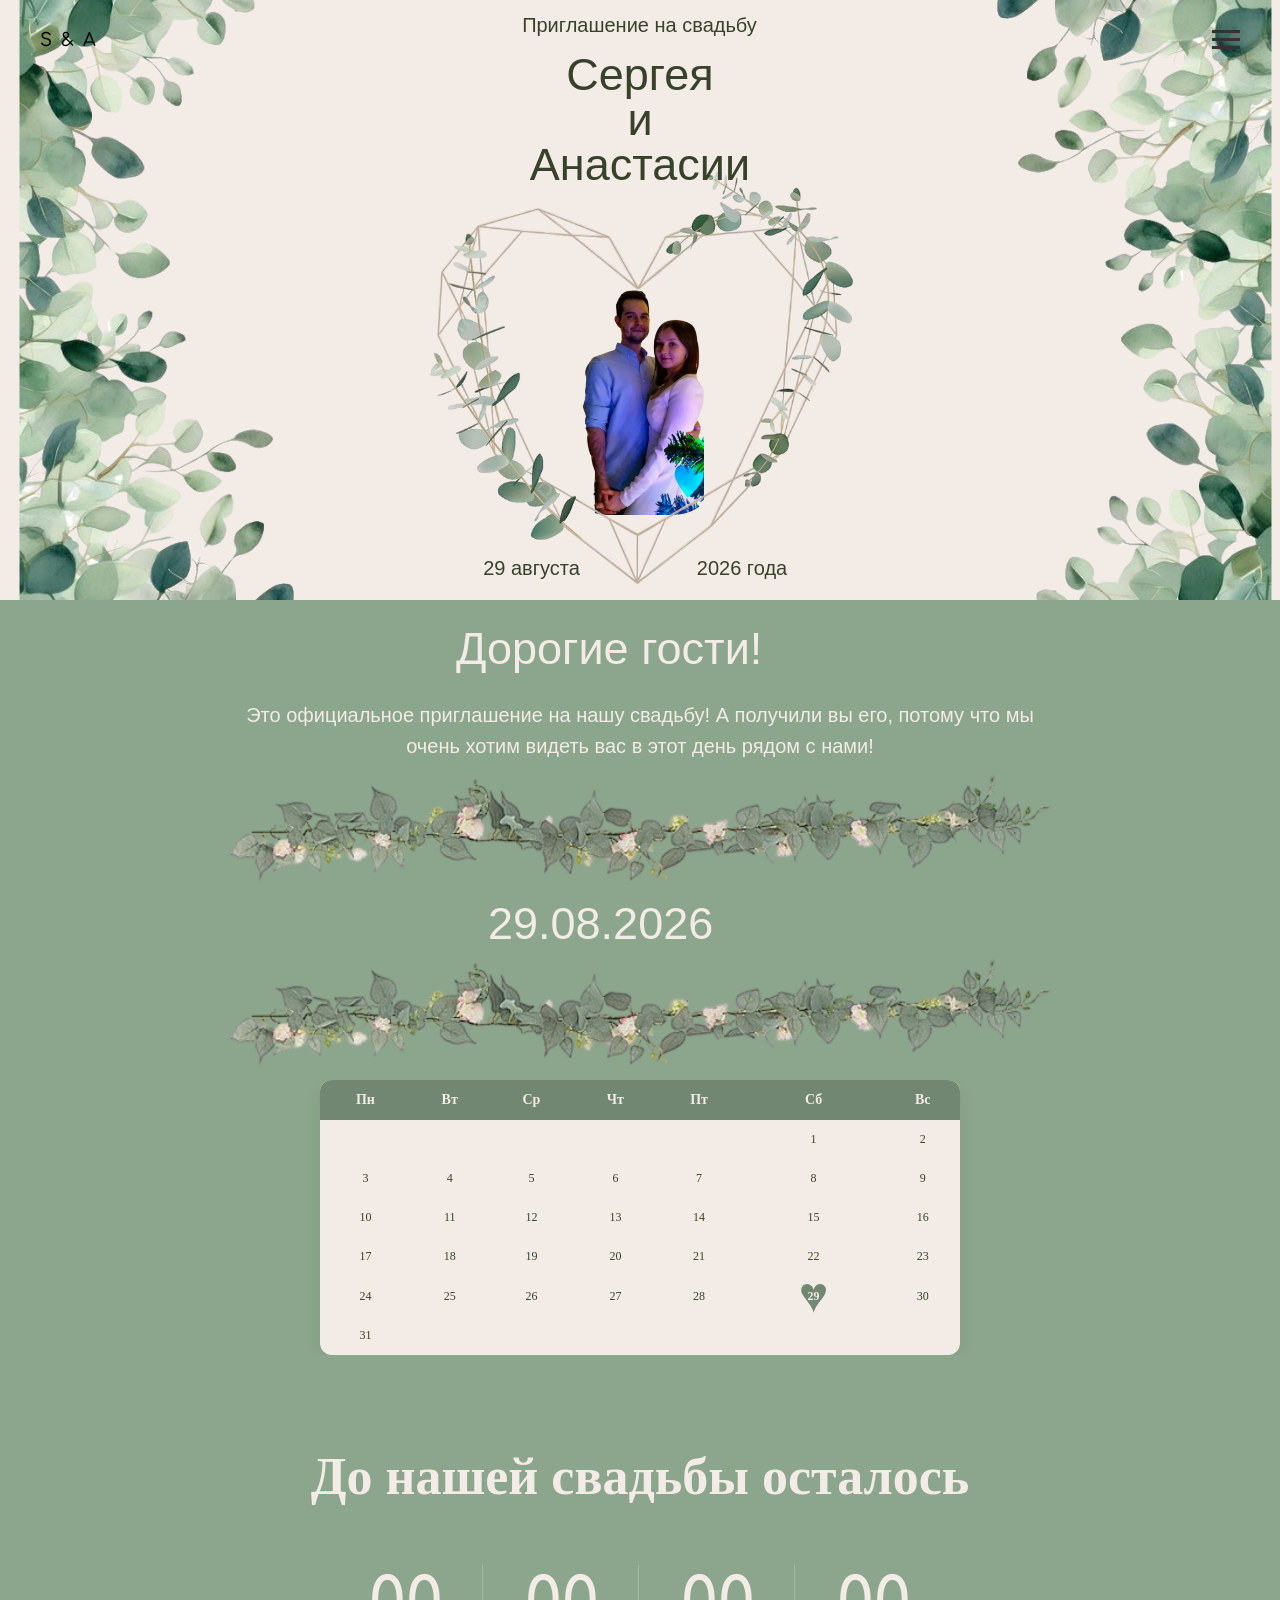
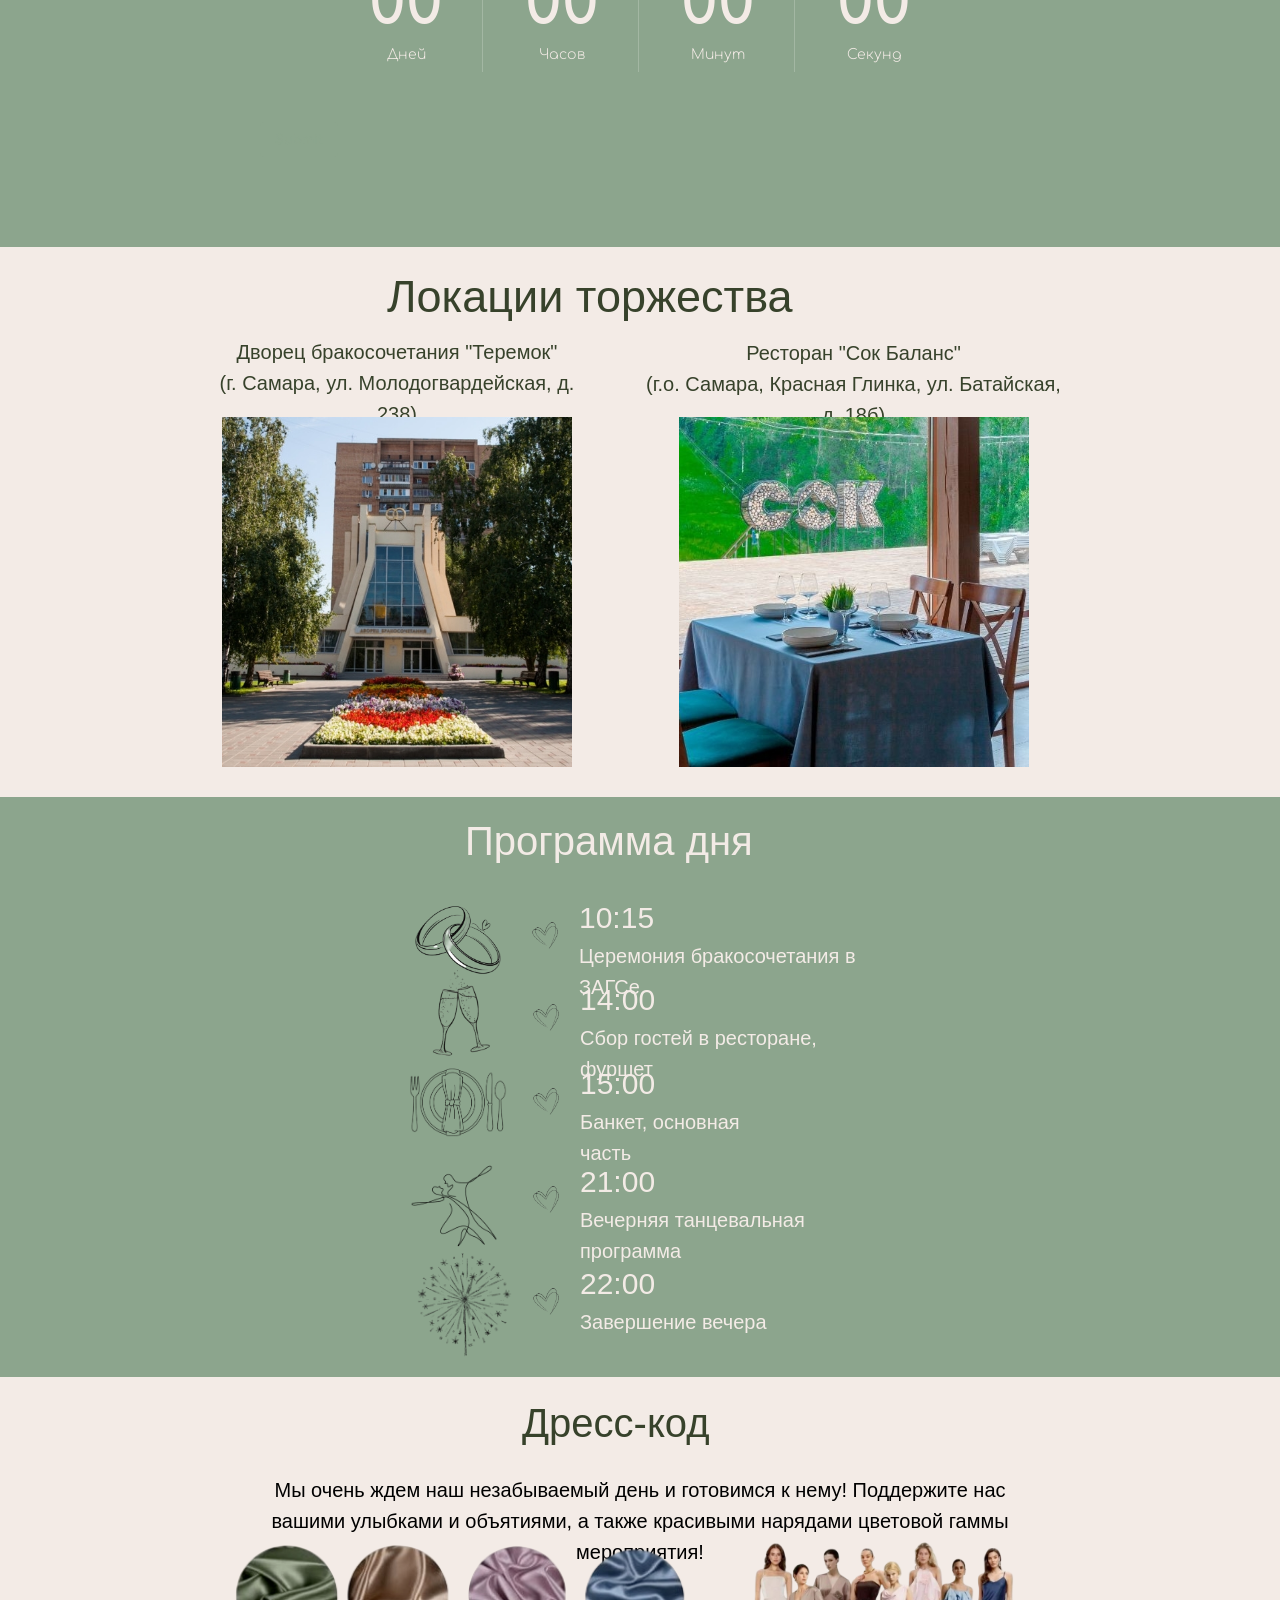
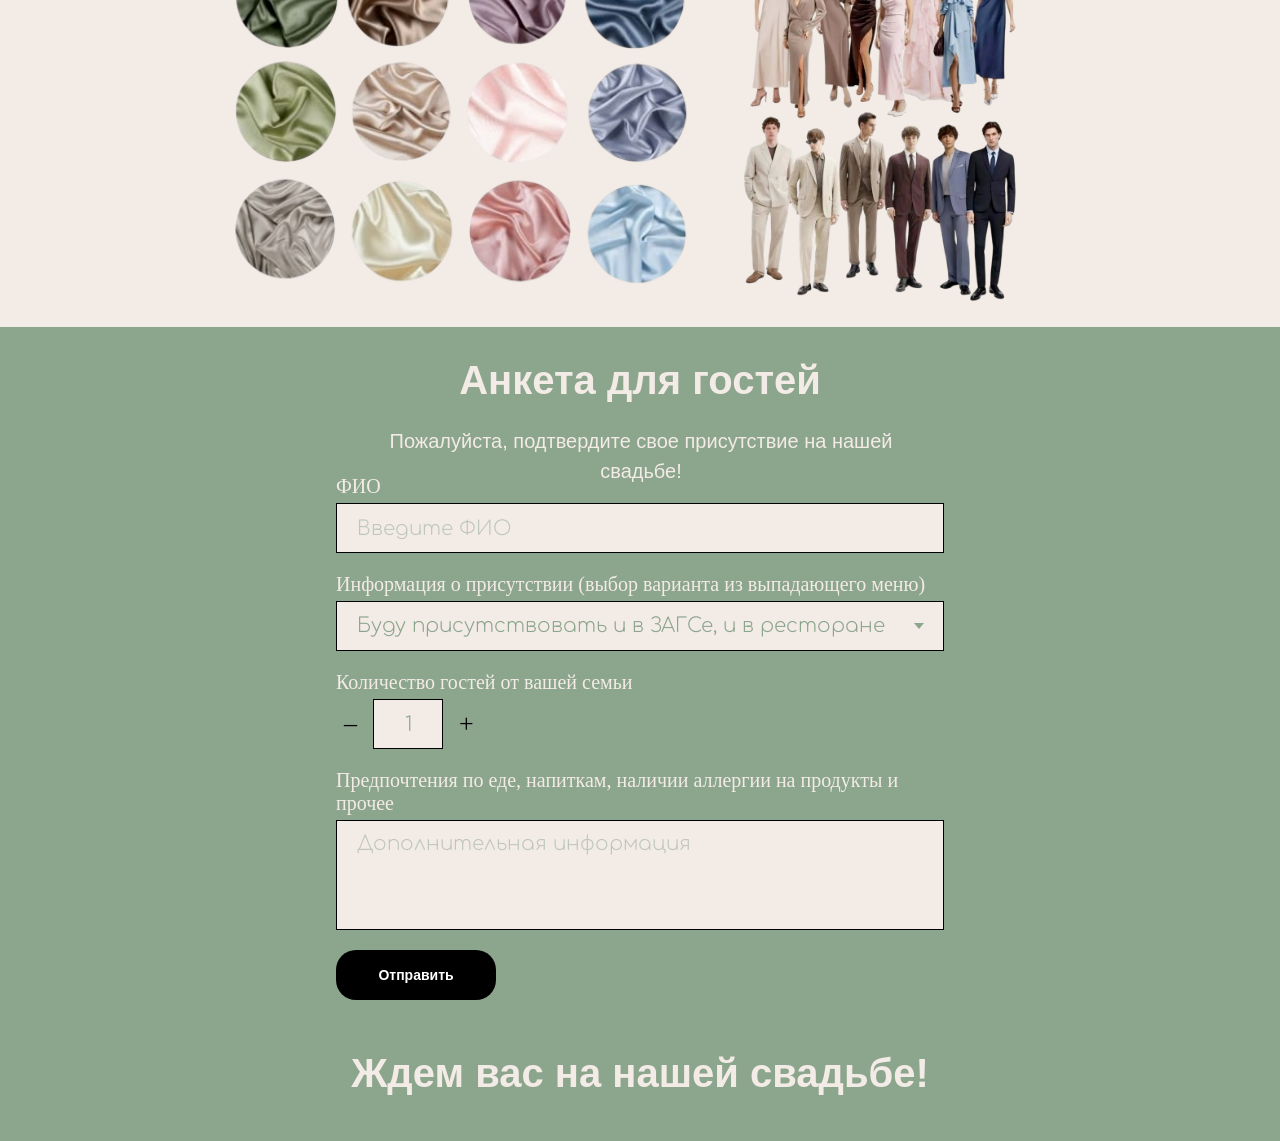
==== commit 7572f091: "first commit" ====
--- a/index.html
+++ b/index.html
@@ -1,5 +1,5 @@
 <!DOCTYPE html> <html> <head> <meta charset="utf-8" /> <meta http-equiv="Content-Type" content="text/html; charset=utf-8" /> <meta name="viewport" content="width=device-width, initial-scale=1.0" /> <!--metatextblock--> <title>Приглашение на свадьбу</title> <meta property="og:url" content="https://shelter-usable-cypress.tilda.ws" /> <meta property="og:title" content="Приглашение на свадьбу" /> <meta property="og:description" content="" /> <meta property="og:type" content="website" /> <link rel="canonical" href="https://shelter-usable-cypress.tilda.ws"> <!--/metatextblock--> <meta name="format-detection" content="telephone=no" /> <meta http-equiv="x-dns-prefetch-control" content="on"> <link rel="dns-prefetch" href="https://ws.tildacdn.com">  <!--favicons--> <link rel="shortcut icon" href="images/tildafavicon.ico" type="image/x-icon"/> <!--/favicons--> <!-- Assets --> <script src="https://neo.tildacdn.com/js/tilda-fallback-1.0.min.js" async charset="utf-8"></script> <link rel="stylesheet" href="css/tilda-grid-3.0.min.css" type="text/css" media="all" onerror="this.loaderr='y';"/> <link rel="stylesheet" href="css/tilda-blocks-page154706653.min.css?t=1784384652" type="text/css" media="all" onerror="this.loaderr='y';" /> <link rel="preconnect" href="https://fonts.gstatic.com"> <link href="https://fonts.googleapis.com/css2?family=Comfortaa:wght@300;400;500;600;700&subset=latin,cyrillic" rel="stylesheet"> <link rel="stylesheet" href="css/tilda-animation-2.0.min.css" type="text/css" media="all" onerror="this.loaderr='y';" /> <link rel="stylesheet" href="css/tilda-menusub-1.1.min.css" type="text/css" media="all" onerror="this.loaderr='y';" /> <link rel="stylesheet" href="css/tilda-menu-widgeticons-1.0.min.css" type="text/css" media="all" onerror="this.loaderr='y';" /> <link rel="stylesheet" href="css/tilda-menu-burger-1.0.min.css" type="text/css" media="all" onerror="this.loaderr='y';" /> <link rel="stylesheet" href="css/tilda-forms-1.0.min.css" type="text/css" media="all" onerror="this.loaderr='y';" /> <link rel="stylesheet" href="css/tilda-cover-1.0.min.css" type="text/css" media="all" onerror="this.loaderr='y';" /> <link rel="stylesheet" href="css/fonts-tildasans.css" type="text/css" media="all" onerror="this.loaderr='y';" /> <script nomodule src="js/tilda-polyfill-1.0.min.js" charset="utf-8"></script> <script type="text/javascript">function t_onReady(func) {if(document.readyState!='loading') {func();} else {document.addEventListener('DOMContentLoaded',func);}}
-function t_onFuncLoad(funcName,okFunc,time) {if(typeof window[funcName]==='function') {okFunc();} else {setTimeout(function() {t_onFuncLoad(funcName,okFunc,time);},(time||100));}}function t396_initialScale(t){var e=document.getElementById("rec"+t);if(e){var i=e.querySelector(".t396__artboard");if(i){window.tn_scale_initial_window_width||(window.tn_scale_initial_window_width=document.documentElement.clientWidth);var a=window.tn_scale_initial_window_width,r=[],n,l=i.getAttribute("data-artboard-screens");if(l){l=l.split(",");for(var o=0;o<l.length;o++)r[o]=parseInt(l[o],10)}else r=[320,480,640,960,1200];for(var o=0;o<r.length;o++){var d=r[o];a>=d&&(n=d)}var _="edit"===window.allrecords.getAttribute("data-tilda-mode"),c="center"===t396_getFieldValue(i,"valign",n,r),s="grid"===t396_getFieldValue(i,"upscale",n,r),w=t396_getFieldValue(i,"height_vh",n,r),g=t396_getFieldValue(i,"height",n,r),u=!!window.opr&&!!window.opr.addons||!!window.opera||-1!==navigator.userAgent.indexOf(" OPR/");if(!_&&c&&!s&&!w&&g&&!u){var h=parseFloat((a/n).toFixed(3)),f=[i,i.querySelector(".t396__carrier"),i.querySelector(".t396__filter")],v=Math.floor(parseInt(g,10)*h)+"px",p;i.style.setProperty("--initial-scale-height",v);for(var o=0;o<f.length;o++)f[o].style.setProperty("height","var(--initial-scale-height)");t396_scaleInitial__getElementsToScale(i).forEach((function(t){t.style.zoom=h}))}}}}function t396_scaleInitial__getElementsToScale(t){return t?Array.prototype.slice.call(t.children).filter((function(t){return t&&(t.classList.contains("t396__elem")||t.classList.contains("t396__group"))})):[]}function t396_getFieldValue(t,e,i,a){var r,n=a[a.length-1];if(!(r=i===n?t.getAttribute("data-artboard-"+e):t.getAttribute("data-artboard-"+e+"-res-"+i)))for(var l=0;l<a.length;l++){var o=a[l];if(!(o<=i)&&(r=o===n?t.getAttribute("data-artboard-"+e):t.getAttribute("data-artboard-"+e+"-res-"+o)))break}return r}window.TN_SCALE_INITIAL_VER="1.0",window.tn_scale_initial_window_width=null;</script> <script src="js/tilda-scripts-3.0.min.js" charset="utf-8" defer onerror="this.loaderr='y';"></script> <script src="js/tilda-blocks-page154706653.min.js?t=1784384652" charset="utf-8" async onerror="this.loaderr='y';"></script> <script src="js/lazyload-1.3.min.export.js" charset="utf-8" async onerror="this.loaderr='y';"></script> <script src="js/tilda-animation-2.0.min.js" charset="utf-8" async onerror="this.loaderr='y';"></script> <script src="js/tilda-menusub-1.1.min.js" charset="utf-8" async onerror="this.loaderr='y';"></script> <script src="js/tilda-menu-1.1.min.js" charset="utf-8" async onerror="this.loaderr='y';"></script> <script src="js/tilda-menu-widgeticons-1.0.min.js" charset="utf-8" async onerror="this.loaderr='y';"></script> <script src="js/tilda-menu-burger-1.0.min.js" charset="utf-8" async onerror="this.loaderr='y';"></script> <script src="js/tilda-zero-1.1.min.js" charset="utf-8" async onerror="this.loaderr='y';"></script> <script src="js/tilda-cover-1.0.min.js" charset="utf-8" async onerror="this.loaderr='y';"></script> <script src="js/tilda-zero-scale-1.0.min.js" charset="utf-8" async onerror="this.loaderr='y';"></script> <script src="js/tilda-events-1.0.min.js" charset="utf-8" async onerror="this.loaderr='y';"></script> <script type="text/javascript">window.dataLayer=window.dataLayer||[];</script> <script type="text/javascript">(function() {var ttt='cebo';var tt='oog';var re=new RegExp("bot|g" + tt + "le|yandex|baidu|bing|msn|duckduckbot|teoma|slurp|crawler|spider|robot|crawling|fa" + ttt + "ok","i");if((re.test(navigator.userAgent))===false&&typeof(sessionStorage)!='undefined'&&sessionStorage.getItem('visited')!=='y'&&document.visibilityState){var style=document.createElement('style');style.type='text/css';style.innerHTML='@media screen and (min-width: 980px) {.t-records {opacity: 0;}.t-records_animated {-webkit-transition: opacity ease-in-out .2s;-moz-transition: opacity ease-in-out .2s;-o-transition: opacity ease-in-out .2s;transition: opacity ease-in-out .2s;}.t-records.t-records_visible {opacity: 1;}}';document.getElementsByTagName('head')[0].appendChild(style);function t_setvisRecs(){var alr=document.querySelectorAll('.t-records');Array.prototype.forEach.call(alr,function(el) {el.classList.add("t-records_animated");});setTimeout(function() {Array.prototype.forEach.call(alr,function(el) {el.classList.add("t-records_visible");});sessionStorage.setItem("visited","y");},400);}
+function t_onFuncLoad(funcName,okFunc,time) {if(typeof window[funcName]==='function') {okFunc();} else {setTimeout(function() {t_onFuncLoad(funcName,okFunc,time);},(time||100));}}function t396_initialScale(t){var e=document.getElementById("rec"+t);if(e){var i=e.querySelector(".t396__artboard");if(i){window.tn_scale_initial_window_width||(window.tn_scale_initial_window_width=document.documentElement.clientWidth);var a=window.tn_scale_initial_window_width,r=[],n,l=i.getAttribute("data-artboard-screens");if(l){l=l.split(",");for(var o=0;o<l.length;o++)r[o]=parseInt(l[o],10)}else r=[320,480,640,960,1200];for(var o=0;o<r.length;o++){var d=r[o];a>=d&&(n=d)}var _="edit"===window.allrecords.getAttribute("data-tilda-mode"),c="center"===t396_getFieldValue(i,"valign",n,r),s="grid"===t396_getFieldValue(i,"upscale",n,r),w=t396_getFieldValue(i,"height_vh",n,r),g=t396_getFieldValue(i,"height",n,r),u=!!window.opr&&!!window.opr.addons||!!window.opera||-1!==navigator.userAgent.indexOf(" OPR/");if(!_&&c&&!s&&!w&&g&&!u){var h=parseFloat((a/n).toFixed(3)),f=[i,i.querySelector(".t396__carrier"),i.querySelector(".t396__filter")],v=Math.floor(parseInt(g,10)*h)+"px",p;i.style.setProperty("--initial-scale-height",v);for(var o=0;o<f.length;o++)f[o].style.setProperty("height","var(--initial-scale-height)");t396_scaleInitial__getElementsToScale(i).forEach((function(t){t.style.zoom=h}))}}}}function t396_scaleInitial__getElementsToScale(t){return t?Array.prototype.slice.call(t.children).filter((function(t){return t&&(t.classList.contains("t396__elem")||t.classList.contains("t396__group"))})):[]}function t396_getFieldValue(t,e,i,a){var r,n=a[a.length-1];if(!(r=i===n?t.getAttribute("data-artboard-"+e):t.getAttribute("data-artboard-"+e+"-res-"+i)))for(var l=0;l<a.length;l++){var o=a[l];if(!(o<=i)&&(r=o===n?t.getAttribute("data-artboard-"+e):t.getAttribute("data-artboard-"+e+"-res-"+o)))break}return r}window.TN_SCALE_INITIAL_VER="1.0",window.tn_scale_initial_window_width=null;</script> <script src="js/tilda-scripts-3.0.min.js" charset="utf-8" defer onerror="this.loaderr='y';"></script> <script src="js/tilda-blocks-page154706653.min.js?t=1784384652" charset="utf-8" async onerror="this.loaderr='y';"></script> <script src="js/lazyload-1.3.min.export.js" charset="utf-8" async onerror="this.loaderr='y';"></script> <script src="js/tilda-animation-2.0.min.js" charset="utf-8" async onerror="this.loaderr='y';"></script> <script src="js/tilda-menusub-1.1.min.js" charset="utf-8" async onerror="this.loaderr='y';"></script> <script src="js/tilda-menu-1.1.min.js" charset="utf-8" async onerror="this.loaderr='y';"></script> <script src="js/tilda-menu-widgeticons-1.0.min.js" charset="utf-8" async onerror="this.loaderr='y';"></script> <script src="js/tilda-menu-burger-1.0.min.js" charset="utf-8" async onerror="this.loaderr='y';"></script> <script src="js/tilda-zero-1.1.min.js" charset="utf-8" async onerror="this.loaderr='y';"></script> <script src="js/tilda-forms-1.0.min.js" charset="utf-8" async onerror="this.loaderr='y';"></script> <script src="js/tilda-cover-1.0.min.js" charset="utf-8" async onerror="this.loaderr='y';"></script> <script src="js/tilda-zero-forms-1.0.min.js" charset="utf-8" async onerror="this.loaderr='y';"></script> <script src="js/tilda-zero-scale-1.0.min.js" charset="utf-8" async onerror="this.loaderr='y';"></script> <script src="js/tilda-events-1.0.min.js" charset="utf-8" async onerror="this.loaderr='y';"></script> <script type="text/javascript">window.dataLayer=window.dataLayer||[];</script> <script type="text/javascript">(function() {var ttt='cebo';var tt='oog';var re=new RegExp("bot|g" + tt + "le|yandex|baidu|bing|msn|duckduckbot|teoma|slurp|crawler|spider|robot|crawling|fa" + ttt + "ok","i");if((re.test(navigator.userAgent))===false&&typeof(sessionStorage)!='undefined'&&sessionStorage.getItem('visited')!=='y'&&document.visibilityState){var style=document.createElement('style');style.type='text/css';style.innerHTML='@media screen and (min-width: 980px) {.t-records {opacity: 0;}.t-records_animated {-webkit-transition: opacity ease-in-out .2s;-moz-transition: opacity ease-in-out .2s;-o-transition: opacity ease-in-out .2s;transition: opacity ease-in-out .2s;}.t-records.t-records_visible {opacity: 1;}}';document.getElementsByTagName('head')[0].appendChild(style);function t_setvisRecs(){var alr=document.querySelectorAll('.t-records');Array.prototype.forEach.call(alr,function(el) {el.classList.add("t-records_animated");});setTimeout(function() {Array.prototype.forEach.call(alr,function(el) {el.classList.add("t-records_visible");});sessionStorage.setItem("visited","y");},400);}
 document.addEventListener('DOMContentLoaded',t_setvisRecs);}})();</script></head> <body class="t-body" style="margin:0;"> <!--allrecords--> <div id="allrecords" data-tilda-export="yes" class="t-records" data-hook="blocks-collection-content-node" data-tilda-project-id="27500483" data-tilda-page-id="154706653" data-tilda-formskey="80e4356f5ba3b8a17fa2650227500483" data-tilda-cookie="no" data-tilda-lazy="yes" data-tilda-root-zone="com" data-tilda-project-country="RU"> <div id="rec2478920603" class="r t-rec t-rec_pt_0 t-rec_pb_0" style="padding-top:0px;padding-bottom:0px; " data-record-type="2432" data-parenttplid="1362"> <!-- T1362 --> <div id="nav2478920603marker"></div> <div class="t1362" data-menu="yes"
 id="nav2478920603" data-full-submenu-mob="y" data-menu-widgeticons-hide="yes"> <div
 class="t-menu-popover t-menu-popover_fullscreen
@@ -108,5 +108,4 @@
 alt='' imgfield='tn_img_1784321536583'
 /> </div> </div> </div> </div> <script>t_onReady(function() {t_onFuncLoad('t396_init',function() {t396_init('2479797373');});});</script> <!-- /T396 --> </div> <div id="rec2479954383" class="r t-rec" style="background-color:#8ca58d; " data-animationappear="off" data-record-type="396" data-bg-color="#8ca58d"> <!-- T396 --> <style>#rec2479954383 .t396__artboard {height:814px;background-color:#8ca58d;}#rec2479954383 .t396__filter {height:814px;}#rec2479954383 .t396__carrier{height:814px;background-position:center center;background-attachment:scroll;background-size:cover;background-repeat:no-repeat;}@media screen and (max-width:1199px) {#rec2479954383 .t396__artboard,#rec2479954383 .t396__filter,#rec2479954383 .t396__carrier {height:560px;}#rec2479954383 .t396__filter {}#rec2479954383 .t396__carrier {background-attachment:scroll;}}@media screen and (max-width:959px) {#rec2479954383 .t396__artboard,#rec2479954383 .t396__filter,#rec2479954383 .t396__carrier {height:798px;}#rec2479954383 .t396__filter {}#rec2479954383 .t396__carrier {background-attachment:scroll;}}@media screen and (max-width:639px) {#rec2479954383 .t396__artboard,#rec2479954383 .t396__filter,#rec2479954383 .t396__carrier {height:543px;}#rec2479954383 .t396__filter {}#rec2479954383 .t396__carrier {background-attachment:scroll;}}@media screen and (max-width:479px) {#rec2479954383 .t396__artboard,#rec2479954383 .t396__filter,#rec2479954383 .t396__carrier {height:593px;}#rec2479954383 .t396__filter {}#rec2479954383 .t396__carrier {background-attachment:scroll;}}#rec2479954383 .tn-elem[data-elem-id="1470210011265"]{color:#f3ebe6;text-align:center;z-index:3;top:12px;;left:calc(50% - 230px + 0px);;width:460px;height:81px;}#rec2479954383 .tn-elem[data-elem-id="1470210011265"] .tn-atom{vertical-align:middle;color:#f3ebe6;font-size:40px;font-family:'Miamanueva',Arial,sans-serif;line-height:1.55;font-weight:700;background-position:center center;border-width:var(--t396-borderwidth,0);border-style:var(--t396-borderstyle,solid);border-color:var(--t396-bordercolor,transparent);transition:background-color var(--t396-speedhover,0s) ease-in-out,color var(--t396-speedhover,0s) ease-in-out,border-color var(--t396-speedhover,0s) ease-in-out,box-shadow var(--t396-shadowshoverspeed,0.2s) ease-in-out;--t396-shadow-text-opacity:100%;text-shadow:var(--t396-shadow-text-x,0px) var(--t396-shadow-text-y,0px) var(--t396-shadow-text-blur,0px) rgba(var(--t396-shadow-text-color),var(--t396-shadow-text-opacity,100%));}@media screen and (max-width:1199px){#rec2479954383 .tn-elem[data-elem-id="1470210011265"]{display:table;top:128px;;left:calc(50% - 230px + 0px);;width:940px;}#rec2479954383 .tn-elem[data-elem-id="1470210011265"] .tn-atom{white-space:normal;font-size:44px;background-size:cover;}}@media screen and (max-width:959px){#rec2479954383 .tn-elem[data-elem-id="1470210011265"]{display:table;top:0px;;left:calc(50% - 230px + 1px);;width:433px;}#rec2479954383 .tn-elem[data-elem-id="1470210011265"] .tn-atom{white-space:normal;font-size:40px;line-height:1.2;background-size:cover;}}@media screen and (max-width:639px){#rec2479954383 .tn-elem[data-elem-id="1470210011265"]{display:table;top:115px;;left:calc(50% - 230px + 0px);;width:430px;}#rec2479954383 .tn-elem[data-elem-id="1470210011265"] .tn-atom{white-space:normal;font-size:28px;background-size:cover;}}@media screen and (max-width:479px){#rec2479954383 .tn-elem[data-elem-id="1470210011265"]{display:table;top:0px;;left:calc(50% - 230px + 1px);;width:289px;height:60px;}#rec2479954383 .tn-elem[data-elem-id="1470210011265"] .tn-atom{white-space:normal;font-size:25px;background-size:cover;}}#rec2479954383 .tn-elem[data-elem-id="1784377319447000001"]{color:#f3ebe6;text-align:center;z-index:3;top:701px;;left:calc(50% - 340px + 0px);;width:680px;height:90px;}#rec2479954383 .tn-elem[data-elem-id="1784377319447000001"] .tn-atom{vertical-align:middle;color:#f3ebe6;font-size:40px;font-family:'Miamanueva',Arial,sans-serif;line-height:1.55;font-weight:700;background-position:center center;border-width:var(--t396-borderwidth,0);border-style:var(--t396-borderstyle,solid);border-color:var(--t396-bordercolor,transparent);transition:background-color var(--t396-speedhover,0s) ease-in-out,color var(--t396-speedhover,0s) ease-in-out,border-color var(--t396-speedhover,0s) ease-in-out,box-shadow var(--t396-shadowshoverspeed,0.2s) ease-in-out;--t396-shadow-text-opacity:100%;text-shadow:var(--t396-shadow-text-x,0px) var(--t396-shadow-text-y,0px) var(--t396-shadow-text-blur,0px) rgba(var(--t396-shadow-text-color),var(--t396-shadow-text-opacity,100%));}@media screen and (max-width:1199px){#rec2479954383 .tn-elem[data-elem-id="1784377319447000001"]{display:table;top:138px;;left:calc(50% - 340px + 10px);;width:940px;}#rec2479954383 .tn-elem[data-elem-id="1784377319447000001"] .tn-atom{white-space:normal;font-size:44px;background-size:cover;}}@media screen and (max-width:959px){#rec2479954383 .tn-elem[data-elem-id="1784377319447000001"]{display:table;top:676px;;left:calc(50% - 340px + 0px);;width:460px;height:96px;}#rec2479954383 .tn-elem[data-elem-id="1784377319447000001"] .tn-atom{white-space:normal;font-size:40px;line-height:1.2;background-size:cover;}}@media screen and (max-width:639px){#rec2479954383 .tn-elem[data-elem-id="1784377319447000001"]{display:table;top:125px;;left:calc(50% - 340px + 10px);;width:430px;}#rec2479954383 .tn-elem[data-elem-id="1784377319447000001"] .tn-atom{white-space:normal;font-size:28px;background-size:cover;}}@media screen and (max-width:479px){#rec2479954383 .tn-elem[data-elem-id="1784377319447000001"]{display:table;top:516px;;left:calc(50% - 340px + 1px);;width:289px;height:60px;}#rec2479954383 .tn-elem[data-elem-id="1784377319447000001"] .tn-atom{white-space:normal;font-size:25px;background-size:cover;}}#rec2479954383 .tn-elem[data-elem-id="1481028460033"]{color:#f3ebe6;text-align:center;z-index:3;top:99px;;left:calc(50% - 269.5px + 1px);;width:539px;height:auto;}#rec2479954383 .tn-elem[data-elem-id="1481028460033"] .tn-atom{vertical-align:middle;color:#f3ebe6;font-size:20px;font-family:'Forum',Arial,sans-serif;line-height:1.5;font-weight:400;background-position:center center;border-width:var(--t396-borderwidth,0);border-style:var(--t396-borderstyle,solid);border-color:var(--t396-bordercolor,transparent);transition:background-color var(--t396-speedhover,0s) ease-in-out,color var(--t396-speedhover,0s) ease-in-out,border-color var(--t396-speedhover,0s) ease-in-out,box-shadow var(--t396-shadowshoverspeed,0.2s) ease-in-out;--t396-shadow-text-opacity:100%;text-shadow:var(--t396-shadow-text-x,0px) var(--t396-shadow-text-y,0px) var(--t396-shadow-text-blur,0px) rgba(var(--t396-shadow-text-color),var(--t396-shadow-text-opacity,100%));}@media screen and (max-width:1199px){#rec2479954383 .tn-elem[data-elem-id="1481028460033"]{display:table;top:213px;;left:calc(50% - 269.5px + 0px);;width:px;height:auto;}#rec2479954383 .tn-elem[data-elem-id="1481028460033"] .tn-atom{white-space:normal;font-size:22px;background-size:cover;}}@media screen and (max-width:959px){#rec2479954383 .tn-elem[data-elem-id="1481028460033"]{display:table;top:90px;;left:calc(50% - 269.5px + 0px);;width:580px;height:auto;}#rec2479954383 .tn-elem[data-elem-id="1481028460033"] .tn-atom{white-space:normal;background-size:cover;}}@media screen and (max-width:639px){#rec2479954383 .tn-elem[data-elem-id="1481028460033"]{display:table;top:209px;;left:calc(50% - 269.5px + 0px);;width:430px;height:auto;}#rec2479954383 .tn-elem[data-elem-id="1481028460033"] .tn-atom{white-space:normal;font-size:20px;line-height:1.45;background-size:cover;}}@media screen and (max-width:479px){#rec2479954383 .tn-elem[data-elem-id="1481028460033"]{display:table;top:53px;;left:calc(50% - 269.5px + 0px);;width:280px;height:auto;}#rec2479954383 .tn-elem[data-elem-id="1481028460033"] .tn-atom{white-space:normal;background-size:cover;}}#rec2479954383 .tn-elem[data-elem-id="1784371345711"]{z-index:3;top:148px;;left:calc(50% - 600px + 296px);;width:608px;height:auto;}#rec2479954383 .tn-elem[data-elem-id="1784371345711"] .tn-atom{background-position:center center;border-width:var(--t396-borderwidth,0);border-style:var(--t396-borderstyle,solid);border-color:var(--t396-bordercolor,transparent);transition:background-color var(--t396-speedhover,0s) ease-in-out,color var(--t396-speedhover,0s) ease-in-out,border-color var(--t396-speedhover,0s) ease-in-out,box-shadow var(--t396-shadowshoverspeed,0.2s) ease-in-out;}@media screen and (max-width:1199px){#rec2479954383 .tn-elem[data-elem-id="1784371345711"]{display:table;height:auto;}}@media screen and (max-width:959px){#rec2479954383 .tn-elem[data-elem-id="1784371345711"]{display:table;top:130px;;left:calc(50% - 320px + 16px);;width:608px;height:auto;}}@media screen and (max-width:639px){#rec2479954383 .tn-elem[data-elem-id="1784371345711"]{display:table;height:auto;}}@media screen and (max-width:479px){#rec2479954383 .tn-elem[data-elem-id="1784371345711"]{display:table;top:116px;;left:calc(50% - 160px + 7px);;width:307px;height:auto;}}</style> <div class='t396'> <div class="t396__artboard" data-artboard-recid="2479954383" data-artboard-screens="320,480,640,960,1200" data-artboard-height="814" data-artboard-valign="center" data-artboard-upscale="grid" data-artboard-height-res-320="593" data-artboard-height-res-480="543" data-artboard-height-res-640="798" data-artboard-height-res-960="560"> <div class="t396__carrier" data-artboard-recid="2479954383"></div> <div class="t396__filter" data-artboard-recid="2479954383"></div> <div class='t396__elem tn-elem tn-elem__24799543831470210011265' data-elem-id='1470210011265' data-elem-type='text' data-field-top-value="12" data-field-left-value="0" data-field-height-value="81" data-field-width-value="460" data-field-axisy-value="top" data-field-axisx-value="center" data-field-container-value="grid" data-field-topunits-value="px" data-field-leftunits-value="px" data-field-heightunits-value="px" data-field-widthunits-value="px" data-field-textfit-value="fixedsize" data-field-fontsize-value="40" data-field-top-res-320-value="0" data-field-left-res-320-value="1" data-field-height-res-320-value="60" data-field-width-res-320-value="289" data-field-fontsize-res-320-value="25" data-field-top-res-480-value="115" data-field-left-res-480-value="0" data-field-width-res-480-value="430" data-field-fontsize-res-480-value="28" data-field-top-res-640-value="0" data-field-left-res-640-value="1" data-field-width-res-640-value="433" data-field-fontsize-res-640-value="40" data-field-top-res-960-value="128" data-field-left-res-960-value="0" data-field-width-res-960-value="940" data-field-fontsize-res-960-value="44"> <div class='tn-atom'field='tn_text_1470210011265'>Анкета для гостей</div> </div> <div class='t396__elem tn-elem tn-elem__24799543831784377319447000001' data-elem-id='1784377319447000001' data-elem-type='text' data-field-top-value="701" data-field-left-value="0" data-field-height-value="90" data-field-width-value="680" data-field-axisy-value="top" data-field-axisx-value="center" data-field-container-value="grid" data-field-topunits-value="px" data-field-leftunits-value="px" data-field-heightunits-value="px" data-field-widthunits-value="px" data-field-textfit-value="fixedsize" data-field-fontsize-value="40" data-field-top-res-320-value="516" data-field-left-res-320-value="1" data-field-height-res-320-value="60" data-field-width-res-320-value="289" data-field-fontsize-res-320-value="25" data-field-top-res-480-value="125" data-field-left-res-480-value="10" data-field-width-res-480-value="430" data-field-fontsize-res-480-value="28" data-field-top-res-640-value="676" data-field-left-res-640-value="0" data-field-height-res-640-value="96" data-field-width-res-640-value="460" data-field-fontsize-res-640-value="40" data-field-top-res-960-value="138" data-field-left-res-960-value="10" data-field-width-res-960-value="940" data-field-fontsize-res-960-value="44"> <div class='tn-atom'field='tn_text_1784377319447000001'>Ждем вас на нашей свадьбе!</div> </div> <div class='t396__elem tn-elem tn-elem__24799543831481028460033' data-elem-id='1481028460033' data-elem-type='text' data-field-top-value="99" data-field-left-value="1" data-field-height-value="30" data-field-width-value="539" data-field-axisy-value="top" data-field-axisx-value="center" data-field-container-value="grid" data-field-topunits-value="px" data-field-leftunits-value="px" data-field-heightunits-value="px" data-field-widthunits-value="px" data-field-textfit-value="autoheight" data-field-fontsize-value="20" data-field-top-res-320-value="53" data-field-left-res-320-value="0" data-field-width-res-320-value="280" data-field-top-res-480-value="209" data-field-left-res-480-value="0" data-field-width-res-480-value="430" data-field-fontsize-res-480-value="20" data-field-top-res-640-value="90" data-field-left-res-640-value="0" data-field-width-res-640-value="580" data-field-top-res-960-value="213" data-field-left-res-960-value="0" data-field-fontsize-res-960-value="22"> <div class='tn-atom'field='tn_text_1481028460033'>Пожалуйста, подтвердите свое присутствие на нашей свадьбе!</div> </div> <div class='t396__elem tn-elem tn-elem__24799543831784371345711' data-elem-id='1784371345711' data-elem-type='form' data-field-top-value="148" data-field-left-value="296" data-field-height-value="523" data-field-width-value="608" data-field-axisy-value="top" data-field-axisx-value="left" data-field-container-value="grid" data-field-topunits-value="px" data-field-leftunits-value="px" data-field-heightunits-value="px" data-field-widthunits-value="px" data-field-heightmode-value="hug" data-field-top-res-320-value="116" data-field-left-res-320-value="7" data-field-width-res-320-value="307" data-field-top-res-640-value="130" data-field-left-res-640-value="16" data-field-height-res-640-value="523" data-field-width-res-640-value="608" data-field-container-res-640-value="grid" data-field-inputpos-value="v" data-field-inputfontfamily-value="Forum" data-field-inputfontsize-value="20" data-field-inputfontweight-value="300" data-field-inputcolor-value="#8ca58d" data-field-inputbgcolor-value="#f3ebe6" data-field-inputbordercolor-value="#000000" data-field-inputbordersize-value="1" data-field-inputheight-value="50" data-field-inputmargbottom-value="20" data-field-inputmargright-value="20" data-field-inputtitlefontsize-value="20" data-field-inputtitlefontweight-value="400" data-field-inputtitlecolor-value="#f3ebe6" data-field-inputtitlemargbottom-value="5" data-field-inputelsfontweight-value="400" data-field-inputelsfontsize-value="15" data-field-togglesize-value="20" data-field-togglebordersize-value="2" data-field-buttontitle-value="Отправить" data-field-buttoncolor-value="#ffffff" data-field-buttonbgcolor-value="#000000" data-field-buttonradius-value="20" data-field-buttonwidth-value="160" data-field-buttonheight-value="50" data-field-buttonfontfamily-value="var(--t-text-font,Arial)" data-field-buttonfontsize-value="14" data-field-buttonfontweight-value="600" data-field-inputfontsize-res-320-value="9" data-field-inputheight-res-320-value="25" data-field-inputtitlefontsize-res-320-value="10" data-field-buttonwidth-res-320-value="80" data-field-buttonheight-res-320-value="25" data-field-buttonfontsize-res-320-value="8"> <div class='tn-atom tn-atom__form'></div> <!--googleoff: all--> <!--noindex--> <div data-nosnippet="true" class="tn-atom__inputs-wrapp" style="display:none;"> <div class="tn-atom__inputs-data" data-value="[{&quot;lid&quot;:&quot;1784371345711&quot;,&quot;ls&quot;:&quot;10&quot;,&quot;loff&quot;:&quot;&quot;,&quot;li_parent_id&quot;:&quot;&quot;,&quot;li_type&quot;:&quot;nm&quot;,&quot;li_ph&quot;:&quot;\u0412\u0432\u0435\u0434\u0438\u0442\u0435 \u0424\u0418\u041e&quot;,&quot;li_title&quot;:&quot;\u0424\u0418\u041e&quot;,&quot;li_req&quot;:&quot;y&quot;,&quot;li_nm&quot;:&quot;Name&quot;},{&quot;lid&quot;:&quot;1784371345712&quot;,&quot;ls&quot;:&quot;20&quot;,&quot;loff&quot;:&quot;&quot;,&quot;li_parent_id&quot;:&quot;&quot;,&quot;li_type&quot;:&quot;sb&quot;,&quot;li_title&quot;:&quot;\u0418\u043d\u0444\u043e\u0440\u043c\u0430\u0446\u0438\u044f \u043e \u043f\u0440\u0438\u0441\u0443\u0442\u0441\u0442\u0432\u0438\u0438 (\u0432\u044b\u0431\u043e\u0440 \u0432\u0430\u0440\u0438\u0430\u043d\u0442\u0430 \u0438\u0437 \u0432\u044b\u043f\u0430\u0434\u0430\u044e\u0449\u0435\u0433\u043e \u043c\u0435\u043d\u044e)&quot;,&quot;li_variants&quot;:&quot;\u0411\u0443\u0434\u0443 \u043f\u0440\u0438\u0441\u0443\u0442\u0441\u0442\u0432\u043e\u0432\u0430\u0442\u044c \u0438 \u0432 \u0417\u0410\u0413\u0421\u0435, \u0438 \u0432 \u0440\u0435\u0441\u0442\u043e\u0440\u0430\u043d\u0435\n\u0411\u0443\u0434\u0443 \u043f\u0440\u0438\u0441\u0443\u0442\u0441\u0442\u0432\u043e\u0432\u0430\u0442\u044c \u0442\u043e\u043b\u044c\u043a\u043e \u0432 \u0417\u0410\u0413\u0421\u0435\n\u0411\u0443\u0434\u0443 \u043f\u0440\u0438\u0441\u0443\u0442\u0441\u0442\u0432\u043e\u0432\u0430\u0442\u044c \u0442\u043e\u043b\u044c\u043a\u043e \u0432 \u0440\u0435\u0441\u0442\u043e\u0440\u0430\u043d\u0435\n\u041d\u0435 \u0441\u043c\u043e\u0433\u0443 \u043f\u0440\u0438\u0441\u0443\u0442\u0441\u0442\u0432\u043e\u0432\u0430\u0442\u044c&quot;,&quot;li_defselitem&quot;:&quot;1&quot;,&quot;li_req&quot;:&quot;y&quot;,&quot;li_nm&quot;:&quot;\u0418\u043d\u0444\u043e\u0440\u043c\u0430\u0446\u0438\u044f \u043e \u043f\u0440\u0438\u0441\u0443\u0442\u0441\u0442\u0432\u0438\u0438 (\u0432\u044b\u0431\u043e\u0440 \u0432\u0430\u0440\u0438\u0430\u043d\u0442\u0430 \u0438\u0437 \u0432\u044b\u043f\u0430\u0434\u0430\u044e\u0449\u0435\u0433\u043e \u043c\u0435\u043d\u044e)&quot;},{&quot;lid&quot;:&quot;1784371478809&quot;,&quot;ls&quot;:&quot;30&quot;,&quot;loff&quot;:&quot;&quot;,&quot;li_parent_id&quot;:&quot;&quot;,&quot;li_type&quot;:&quot;qn&quot;,&quot;li_ph&quot;:&quot;\u041a\u043e\u043b\u0438\u0447\u0435\u0441\u0442\u0432\u043e \u0433\u043e\u0441\u0442\u0435\u0439 \u043e\u0442 \u0432\u0430\u0448\u0435\u0439 \u0441\u0435\u043c\u044c\u0438&quot;,&quot;li_title&quot;:&quot;\u041a\u043e\u043b\u0438\u0447\u0435\u0441\u0442\u0432\u043e \u0433\u043e\u0441\u0442\u0435\u0439 \u043e\u0442 \u0432\u0430\u0448\u0435\u0439 \u0441\u0435\u043c\u044c\u0438&quot;,&quot;li_value&quot;:&quot;1&quot;,&quot;li_req&quot;:&quot;y&quot;,&quot;li_nm&quot;:&quot;\u041a\u043e\u043b\u0438\u0447\u0435\u0441\u0442\u0432\u043e \u0433\u043e\u0441\u0442\u0435\u0439 \u043e\u0442 \u0432\u0430\u0448\u0435\u0439 \u0441\u0435\u043c\u044c\u0438&quot;},{&quot;lid&quot;:&quot;1784372240156&quot;,&quot;ls&quot;:&quot;40&quot;,&quot;loff&quot;:&quot;&quot;,&quot;li_parent_id&quot;:&quot;&quot;,&quot;li_type&quot;:&quot;ta&quot;,&quot;li_ph&quot;:&quot;\u0414\u043e\u043f\u043e\u043b\u043d\u0438\u0442\u0435\u043b\u044c\u043d\u0430\u044f \u0438\u043d\u0444\u043e\u0440\u043c\u0430\u0446\u0438\u044f&quot;,&quot;li_title&quot;:&quot;\u041f\u0440\u0435\u0434\u043f\u043e\u0447\u0442\u0435\u043d\u0438\u044f \u043f\u043e \u0435\u0434\u0435, \u043d\u0430\u043f\u0438\u0442\u043a\u0430\u043c, \u043d\u0430\u043b\u0438\u0447\u0438\u0438 \u0430\u043b\u043b\u0435\u0440\u0433\u0438\u0438 \u043d\u0430 \u043f\u0440\u043e\u0434\u0443\u043a\u0442\u044b \u0438 \u043f\u0440\u043e\u0447\u0435\u0435&quot;,&quot;li_rows&quot;:&quot;4&quot;,&quot;li_nm&quot;:&quot;\u041f\u0440\u0435\u0434\u043f\u043e\u0447\u0442\u0435\u043d\u0438\u044f \u043f\u043e \u0435\u0434\u0435, \u043d\u0430\u043f\u0438\u0442\u043a\u0430\u043c, \u043d\u0430\u043b\u0438\u0447\u0438\u0438 \u0430\u043b\u043b\u0435\u0440\u0433\u0438\u0438 \u043d\u0430 \u043f\u0440\u043e\u0434\u0443\u043a\u0442\u044b \u0438 \u043f\u0440\u043e\u0447\u0435\u0435&quot;}]"></div> <textarea class="tn-atom__inputs-textarea">[{"lid":"1784371345711","ls":"10","loff":"","li_parent_id":"","li_type":"nm","li_ph":"\u0412\u0432\u0435\u0434\u0438\u0442\u0435 \u0424\u0418\u041e","li_title":"\u0424\u0418\u041e","li_req":"y","li_nm":"Name"},{"lid":"1784371345712","ls":"20","loff":"","li_parent_id":"","li_type":"sb","li_title":"\u0418\u043d\u0444\u043e\u0440\u043c\u0430\u0446\u0438\u044f \u043e \u043f\u0440\u0438\u0441\u0443\u0442\u0441\u0442\u0432\u0438\u0438 (\u0432\u044b\u0431\u043e\u0440 \u0432\u0430\u0440\u0438\u0430\u043d\u0442\u0430 \u0438\u0437 \u0432\u044b\u043f\u0430\u0434\u0430\u044e\u0449\u0435\u0433\u043e \u043c\u0435\u043d\u044e)","li_variants":"\u0411\u0443\u0434\u0443 \u043f\u0440\u0438\u0441\u0443\u0442\u0441\u0442\u0432\u043e\u0432\u0430\u0442\u044c \u0438 \u0432 \u0417\u0410\u0413\u0421\u0435, \u0438 \u0432 \u0440\u0435\u0441\u0442\u043e\u0440\u0430\u043d\u0435\n\u0411\u0443\u0434\u0443 \u043f\u0440\u0438\u0441\u0443\u0442\u0441\u0442\u0432\u043e\u0432\u0430\u0442\u044c \u0442\u043e\u043b\u044c\u043a\u043e \u0432 \u0417\u0410\u0413\u0421\u0435\n\u0411\u0443\u0434\u0443 \u043f\u0440\u0438\u0441\u0443\u0442\u0441\u0442\u0432\u043e\u0432\u0430\u0442\u044c \u0442\u043e\u043b\u044c\u043a\u043e \u0432 \u0440\u0435\u0441\u0442\u043e\u0440\u0430\u043d\u0435\n\u041d\u0435 \u0441\u043c\u043e\u0433\u0443 \u043f\u0440\u0438\u0441\u0443\u0442\u0441\u0442\u0432\u043e\u0432\u0430\u0442\u044c","li_defselitem":"1","li_req":"y","li_nm":"\u0418\u043d\u0444\u043e\u0440\u043c\u0430\u0446\u0438\u044f \u043e \u043f\u0440\u0438\u0441\u0443\u0442\u0441\u0442\u0432\u0438\u0438 (\u0432\u044b\u0431\u043e\u0440 \u0432\u0430\u0440\u0438\u0430\u043d\u0442\u0430 \u0438\u0437 \u0432\u044b\u043f\u0430\u0434\u0430\u044e\u0449\u0435\u0433\u043e \u043c\u0435\u043d\u044e)"},{"lid":"1784371478809","ls":"30","loff":"","li_parent_id":"","li_type":"qn","li_ph":"\u041a\u043e\u043b\u0438\u0447\u0435\u0441\u0442\u0432\u043e \u0433\u043e\u0441\u0442\u0435\u0439 \u043e\u0442 \u0432\u0430\u0448\u0435\u0439 \u0441\u0435\u043c\u044c\u0438","li_title":"\u041a\u043e\u043b\u0438\u0447\u0435\u0441\u0442\u0432\u043e \u0433\u043e\u0441\u0442\u0435\u0439 \u043e\u0442 \u0432\u0430\u0448\u0435\u0439 \u0441\u0435\u043c\u044c\u0438","li_value":"1","li_req":"y","li_nm":"\u041a\u043e\u043b\u0438\u0447\u0435\u0441\u0442\u0432\u043e \u0433\u043e\u0441\u0442\u0435\u0439 \u043e\u0442 \u0432\u0430\u0448\u0435\u0439 \u0441\u0435\u043c\u044c\u0438"},{"lid":"1784372240156","ls":"40","loff":"","li_parent_id":"","li_type":"ta","li_ph":"\u0414\u043e\u043f\u043e\u043b\u043d\u0438\u0442\u0435\u043b\u044c\u043d\u0430\u044f \u0438\u043d\u0444\u043e\u0440\u043c\u0430\u0446\u0438\u044f","li_title":"\u041f\u0440\u0435\u0434\u043f\u043e\u0447\u0442\u0435\u043d\u0438\u044f \u043f\u043e \u0435\u0434\u0435, \u043d\u0430\u043f\u0438\u0442\u043a\u0430\u043c, \u043d\u0430\u043b\u0438\u0447\u0438\u0438 \u0430\u043b\u043b\u0435\u0440\u0433\u0438\u0438 \u043d\u0430 \u043f\u0440\u043e\u0434\u0443\u043a\u0442\u044b \u0438 \u043f\u0440\u043e\u0447\u0435\u0435","li_rows":"4","li_nm":"\u041f\u0440\u0435\u0434\u043f\u043e\u0447\u0442\u0435\u043d\u0438\u044f \u043f\u043e \u0435\u0434\u0435, \u043d\u0430\u043f\u0438\u0442\u043a\u0430\u043c, \u043d\u0430\u043b\u0438\u0447\u0438\u0438 \u0430\u043b\u043b\u0435\u0440\u0433\u0438\u0438 \u043d\u0430 \u043f\u0440\u043e\u0434\u0443\u043a\u0442\u044b \u0438 \u043f\u0440\u043e\u0447\u0435\u0435"}]</textarea> </div> <!-- Form export deps: css/tilda-zero-form-errorbox.min.css css/tilda-zero-form-horizontal.min.css js/tilda-phone-mask-1.1.min.js css/tilda-date-picker-1.0.min.css js/tilda-date-picker-1.0.min.js js/tilda-calc-1.0.min.js js/tilda-upwidget-1.1.min.js js/uploadcare-3.x.full.min.js js/uploadcare-3.x.min.js js/tilda-range-1.0.min.js css/tilda-range-1.0.min.css js/tilda-img-select-1.0.min.js css/tilda-img-select-1.0.min.css js/tilda-conditional-form-1.0.min.js --> <!--/noindex--> <!--googleon: all--> </div> </div> </div> <script>t_onReady(function() {t_onFuncLoad('t396_init',function() {t396_init('2479954383');});});</script> <!-- /T396 --> </div> </div> <!--/allrecords-->
  <!-- Stat --> <script type="text/javascript">if(!window.mainTracker) {window.mainTracker='tilda';}
-window.tildastatcookie='no';setTimeout(function(){(function(d,w,k,o,g) {var n=d.getElementsByTagName(o)[0],s=d.createElement(o),f=function(){n.parentNode.insertBefore(s,n);};s.type="text/javascript";s.async=true;s.key=k;s.id="tildastatscript";s.src=g;if(w.opera=="[object Opera]") {d.addEventListener("DOMContentLoaded",f,false);} else {f();}})(document,window,'6317826359db80bb8ded33939fee6936','script','js/tilda-stat-1.0.min.js');},2000);</script>
-<script src="js/forms.js"></script> </body> </html>+window.tildastatcookie='no';setTimeout(function(){(function(d,w,k,o,g) {var n=d.getElementsByTagName(o)[0],s=d.createElement(o),f=function(){n.parentNode.insertBefore(s,n);};s.type="text/javascript";s.async=true;s.key=k;s.id="tildastatscript";s.src=g;if(w.opera=="[object Opera]") {d.addEventListener("DOMContentLoaded",f,false);} else {f();}})(document,window,'6317826359db80bb8ded33939fee6936','script','js/tilda-stat-1.0.min.js');},2000);</script> </body> </html>
